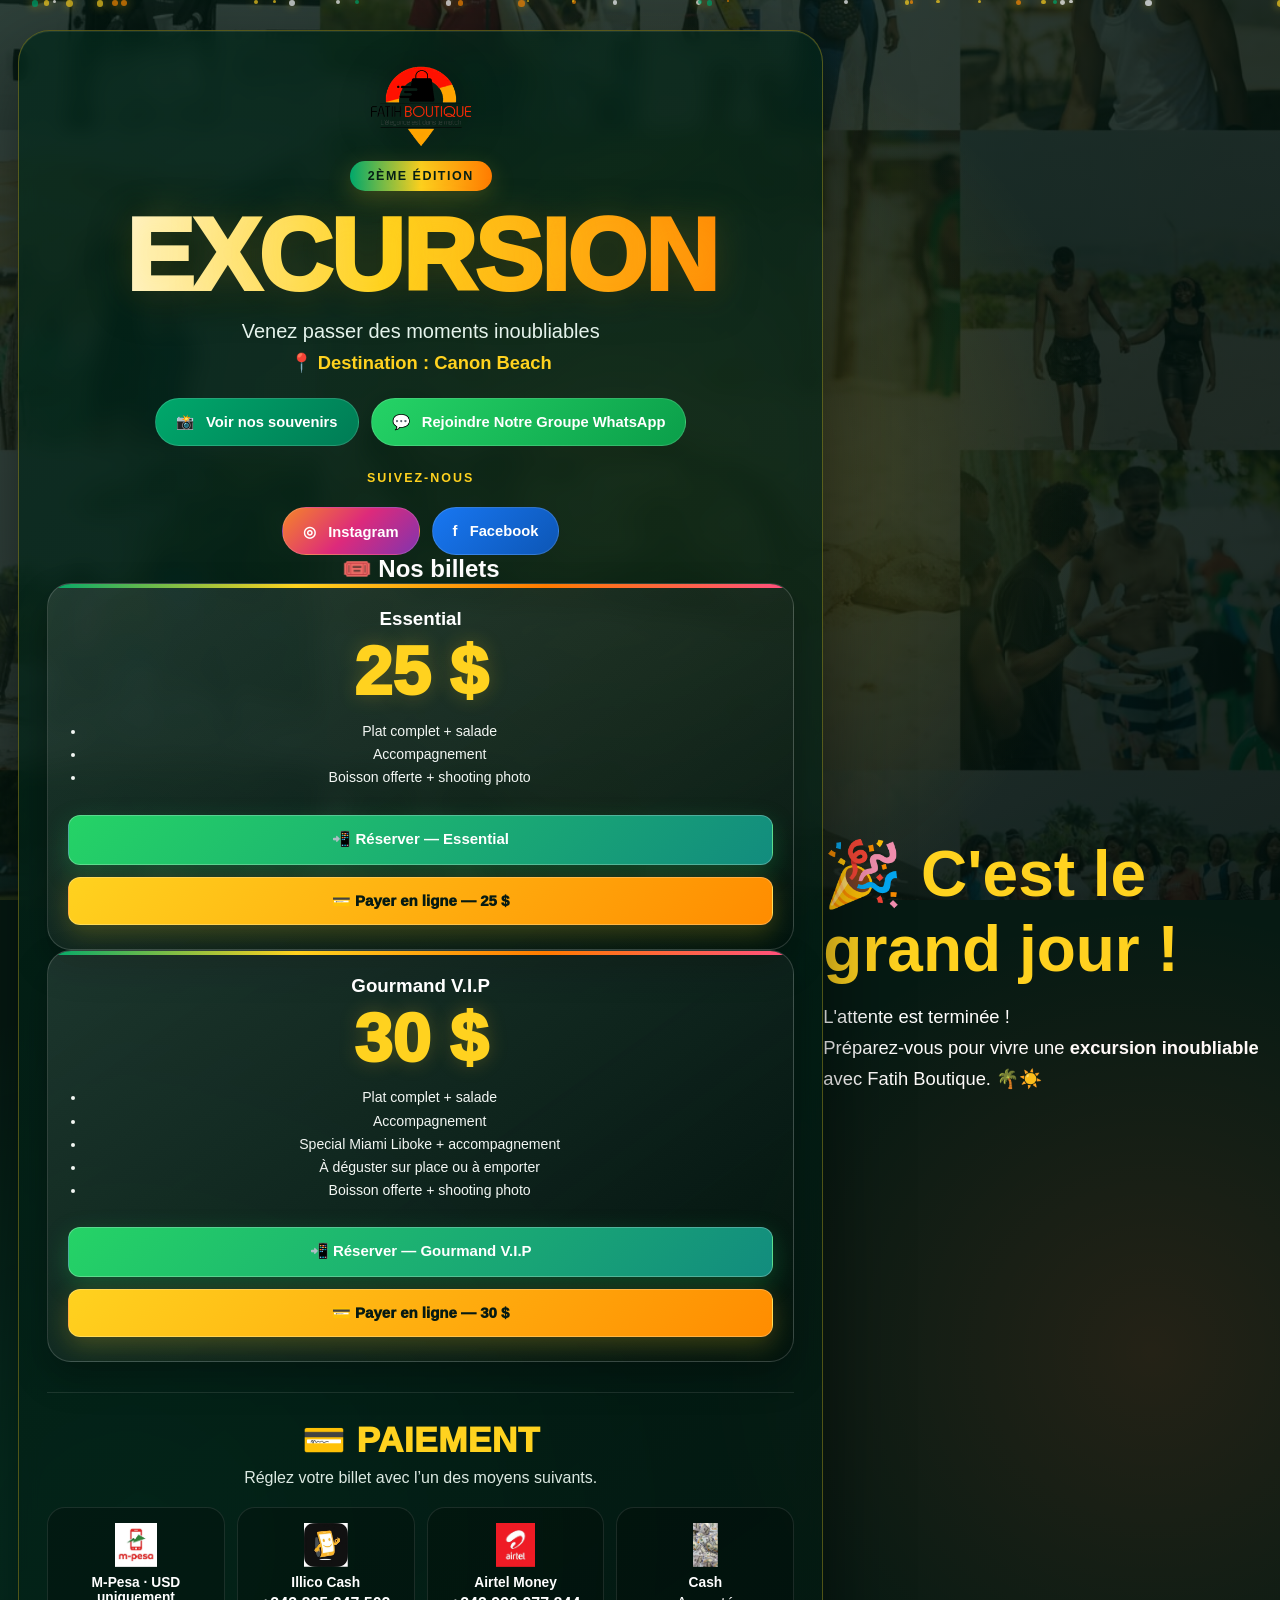
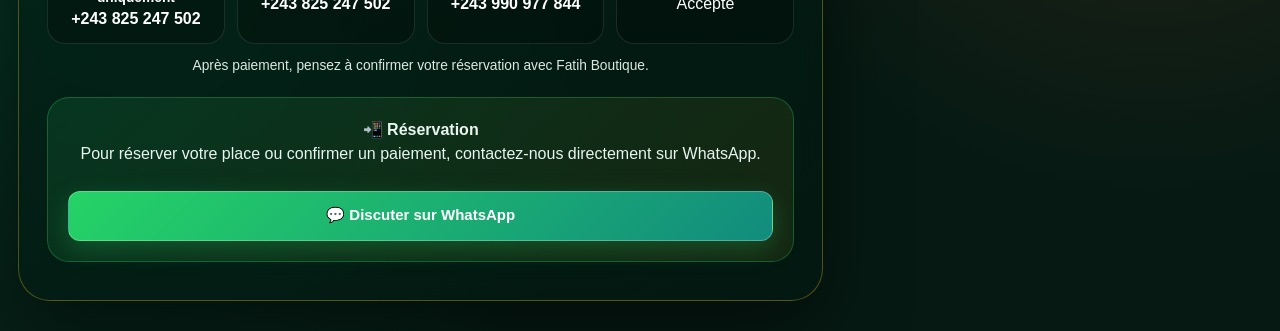
==== index.html @ 784e0ce7 "Initial commit" ====
<!DOCTYPE html>
<html lang="fr">
<head>

  <meta charset="UTF-8">

  <meta
    name="viewport"
    content="width=device-width, initial-scale=1.0"
  >

  <meta
    name="description"
    content="Compte à rebours officiel de l'Excursion Fatih Boutique - 2ème édition"
  >

  <title>Excursion Fatih Boutique | 07 Novembre 2026</title>


  <style>

    /* =====================================================
       RESET
    ====================================================== */

    * {
      margin: 0;
      padding: 0;
      box-sizing: border-box;
    }


    html {
      scroll-behavior: smooth;
    }


    body {
      font-family: "Segoe UI", Arial, sans-serif;
      min-height: 100vh;
      color: #fff;
      overflow-x: hidden;
      background: #061a13;
    }


    /* =====================================================
       MAIN BACKGROUND
    ====================================================== */

    .page {
      position: relative;
      min-height: 100vh;

      display: flex;
      align-items: center;
      justify-content: center;

      padding: 30px 18px;

      overflow: hidden;

      background:
        linear-gradient(
          135deg,
          rgba(2, 25, 17, .78),
          rgba(2, 15, 11, .90)
        ),
        url("images/excursion.jpg.jpeg");

      background-size: cover;
      background-position: center;
      background-attachment: fixed;
    }


    .page::before {
      content: "";

      position: absolute;
      inset: 0;

      background:
        radial-gradient(
          circle at 50% 25%,
          rgba(255, 210, 31, .20),
          transparent 30%
        ),
        radial-gradient(
          circle at 10% 80%,
          rgba(0, 220, 150, .13),
          transparent 28%
        ),
        radial-gradient(
          circle at 90% 70%,
          rgba(255, 92, 45, .12),
          transparent 25%
        );

      pointer-events: none;
    }


    /* =====================================================
       PARTICLES
    ====================================================== */

    .particles {
      position: absolute;
      inset: 0;
      overflow: hidden;
      pointer-events: none;
    }


    .particle {
      position: absolute;

      width: 5px;
      height: 5px;

      background: #ffd21f;

      border-radius: 50%;

      opacity: .7;

      box-shadow:
        0 0 10px rgba(255, 210, 31, .8);

      animation:
        floatParticle linear infinite;
    }


    @keyframes floatParticle {

      0% {
        transform:
          translateY(110vh)
          translateX(0)
          scale(.5);

        opacity: 0;
      }

      10% {
        opacity: .8;
      }

      90% {
        opacity: .8;
      }

      100% {
        transform:
          translateY(-10vh)
          translateX(80px)
          scale(1.2);

        opacity: 0;
      }

    }


    /* =====================================================
       MAIN CONTAINER
    ====================================================== */

    .container {
      position: relative;
      z-index: 2;

      width: 100%;
      max-width: 1050px;

      text-align: center;

      padding: 30px 28px 38px;

      border-radius: 32px;

      background:
        linear-gradient(
          145deg,
          rgba(4, 40, 27, .78),
          rgba(2, 23, 16, .68)
        );

      border:
        1px solid rgba(255, 210, 31, .30);

      box-shadow:
        0 30px 80px rgba(0, 0, 0, .50),
        inset 0 1px rgba(255, 255, 255, .08);

      backdrop-filter: blur(10px);
      -webkit-backdrop-filter: blur(10px);
    }


    /* =====================================================
       LOGO
    ====================================================== */

    .logo {
      display: block;

      width: min(190px, 42vw);

      height: auto;

      margin:
        0 auto 12px;

      filter:
        drop-shadow(
          0 8px 22px rgba(0, 0, 0, .45)
        );

      animation:
        logoFloat 4s ease-in-out infinite;
    }


    @keyframes logoFloat {

      0%,
      100% {
        transform: translateY(0);
      }

      50% {
        transform: translateY(-5px);
      }

    }


    /* =====================================================
       EDITION
    ====================================================== */

    .edition {
      display: inline-flex;

      align-items: center;
      justify-content: center;

      padding: 8px 18px;

      border-radius: 999px;

      background:
        linear-gradient(
          90deg,
          #00a86b,
          #ffd21f,
          #ff7b00
        );

      color: #062016;

      font-size: .78rem;

      font-weight: 900;

      letter-spacing: 1.5px;

      text-transform: uppercase;

      box-shadow:
        0 8px 25px rgba(255, 210, 31, .22);

      margin-bottom: 12px;
    }


    /* =====================================================
       TITLE
    ====================================================== */

    h1 {
      font-size:
        clamp(3.2rem, 8vw, 6.5rem);

      line-height: .95;

      text-align: center;

      text-transform: uppercase;

      letter-spacing: -2px;

      font-weight: 950;

      margin:
        4px 0 12px;

      background:
        linear-gradient(
          90deg,
          #fff,
          #ffd21f 45%,
          #ff7b00
        );

      -webkit-background-clip: text;
      background-clip: text;

      color: transparent;

      text-shadow:
        0 0 35px rgba(255, 210, 31, .16);

      filter:
        drop-shadow(
          0 8px 20px rgba(0, 0, 0, .35)
        );
    }


    .subtitle {
      font-size:
        clamp(1rem, 2vw, 1.25rem);

      color: #e8f6ef;

      line-height: 1.5;

      margin-bottom: 6px;
    }


    .location {
      font-size:
        clamp(.95rem, 2vw, 1.15rem);

      font-weight: 800;

      color: #ffd21f;

      margin-bottom: 24px;
    }


    /* =====================================================
       COUNTDOWN
    ====================================================== */

    .countdown {
      position: relative;

      display: grid;

      grid-template-columns:
        repeat(4, 1fr);

      gap: 16px;

      width: 100%;

      max-width: 960px;

      margin:
        8px auto 24px;

      padding: 18px;

      border-radius: 30px;

      background:
        linear-gradient(
          145deg,
          rgba(0, 0, 0, .30),
          rgba(255, 255, 255, .035)
        );

      border:
        1px solid rgba(255, 255, 255, .10);

      box-shadow:
        0 20px 55px rgba(0, 0, 0, .35),
        0 0 55px rgba(255, 210, 31, .08);

      isolation: isolate;
    }


    .countdown::before {
      content: "";

      position: absolute;

      inset: -2px;

      border-radius: 32px;

      padding: 2px;

      background:
        linear-gradient(
          90deg,
          #00a86b,
          #ffd21f,
          #ff7b00,
          #ff4f81,
          #00a86b
        );

      background-size: 300% 100%;

      animation:
        borderFlow 5s linear infinite;

      z-index: -2;
    }


    .countdown::after {
      content: "";

      position: absolute;

      inset: 2px;

      border-radius: 29px;

      background:
        rgba(2, 24, 16, .78);

      z-index: -1;
    }


    @keyframes borderFlow {

      to {
        background-position: 300% 0;
      }

    }


    /* =====================================================
       COUNTDOWN BOXES
    ====================================================== */

    .time-box {
      position: relative;

      min-height: 175px;

      display: flex;

      flex-direction: column;

      align-items: center;

      justify-content: center;

      padding: 18px 10px;

      border-radius: 24px;

      background:
        linear-gradient(
          155deg,
          rgba(255, 255, 255, .12),
          rgba(255, 255, 255, .035)
        );

      border:
        1px solid rgba(255, 255, 255, .14);

      box-shadow:
        inset 0 1px rgba(255, 255, 255, .10),
        0 12px 28px rgba(0, 0, 0, .28);

      overflow: hidden;

      animation:
        timeBoxPulse 3s ease-in-out infinite;
    }


    .time-box:nth-child(2) {
      animation-delay: .35s;
    }


    .time-box:nth-child(3) {
      animation-delay: .70s;
    }


    .time-box:nth-child(4) {
      animation-delay: 1.05s;
    }


    .time-box::before {
      content: "";

      position: absolute;

      top: 0;

      left: 12%;

      right: 12%;

      height: 3px;

      border-radius: 99px;

      background:
        linear-gradient(
          90deg,
          #00a86b,
          #ffd21f,
          #ff7b00
        );
    }


    @keyframes timeBoxPulse {

      0%,
      100% {
        transform: translateY(0);

        box-shadow:
          inset 0 1px rgba(255, 255, 255, .10),
          0 12px 28px rgba(0, 0, 0, .28);
      }

      50% {
        transform: translateY(-5px);

        box-shadow:
          inset 0 1px rgba(255, 255, 255, .10),
          0 18px 38px rgba(0, 0, 0, .35),
          0 0 25px rgba(255, 210, 31, .10);
      }

    }


    .number {
      font-size:
        clamp(3.4rem, 8vw, 6.8rem);

      font-weight: 950;

      line-height: .9;

      letter-spacing: -3px;

      font-variant-numeric:
        tabular-nums;

      background:
        linear-gradient(
          180deg,
          #fff 0%,
          #ffe77a 48%,
          #ff9b38 100%
        );

      -webkit-background-clip: text;
      background-clip: text;

      color: transparent;

      text-shadow:
        0 0 25px rgba(255, 210, 31, .28);

      animation:
        numberGlow 2s ease-in-out infinite alternate;
    }


    .label {
      margin-top: 12px;

      color: #fff;

      font-size: .78rem;

      font-weight: 900;

      letter-spacing: 2px;

      text-transform: uppercase;

      opacity: .86;
    }


    @keyframes numberGlow {

      from {
        filter:
          drop-shadow(
            0 0 5px rgba(255, 210, 31, .15)
          );
      }

      to {
        filter:
          drop-shadow(
            0 0 16px rgba(255, 210, 31, .38)
          );
      }

    }


    /* =====================================================
       PROGRESS BAR
    ====================================================== */

    .progress-section {
      width: 100%;

      max-width: 900px;

      margin:
        24px auto 18px;

      text-align: left;
    }


    .progress-header {
      display: flex;

      justify-content: space-between;

      gap: 20px;

      margin-bottom: 9px;

      font-size: .85rem;

      color: #dce9e2;
    }


    .progress-header span:first-child {
      font-weight: 700;
    }


    #progressPercent {
      color: #ffd21f;

      font-weight: 900;
    }


    .progress-bar {
      height: 14px;

      width: 100%;

      border-radius: 50px;

      overflow: hidden;

      background:
        rgba(255, 255, 255, .12);

      border:
        1px solid rgba(255, 255, 255, .10);

      box-shadow:
        inset 0 2px 6px rgba(0, 0, 0, .25);
    }


    .progress-fill {
      width: 0;

      height: 100%;

      border-radius: inherit;

      background:
        linear-gradient(
          90deg,
          #00a86b,
          #ffd21f,
          #ff7b00,
          #ff4f81
        );

      background-size: 200% 100%;

      animation:
        progressFlow 3s linear infinite;

      box-shadow:
        0 0 18px rgba(255, 210, 31, .55);

      transition:
        width 1s linear;
    }


    @keyframes progressFlow {

      to {
        background-position: 200% 0;
      }

    }


    /* =====================================================
       EVENT DATE
    ====================================================== */

    .event-date {
      display: inline-flex;

      align-items: center;

      gap: 10px;

      margin-top: 16px;

      padding: 12px 20px;

      border-radius: 50px;

      background:
        rgba(0, 0, 0, .30);

      border:
        1px solid rgba(255, 255, 255, .10);

      color: #fff;

      font-weight: 700;

      box-shadow:
        0 8px 22px rgba(0, 0, 0, .20);
    }


    .event-date strong {
      color: #ffd21f;
    }


    /* =====================================================
       MESSAGE
    ====================================================== */

    .message {
      margin:
        22px auto 0;

      max-width: 760px;

      color: #e6f1eb;

      font-size: 1rem;

      line-height: 1.6;
    }


    .message strong {
      color: #ffd21f;
    }


    /* =====================================================
       BUTTONS
    ====================================================== */

    .actions {
      display: flex;

      justify-content: center;

      align-items: center;

      flex-wrap: wrap;

      gap: 12px;

      margin-top: 22px;
    }


    .action-btn {
      display: inline-flex;

      align-items: center;

      justify-content: center;

      min-height: 48px;

      padding: 12px 20px;

      border-radius: 999px;

      text-decoration: none;

      color: #fff;

      font-weight: 800;

      font-size: .92rem;

      border:
        1px solid rgba(255, 255, 255, .14);

      transition:
        transform .25s ease,
        box-shadow .25s ease,
        filter .25s ease;
    }


    .action-btn:hover {
      transform: translateY(-3px);

      filter: brightness(1.08);

      box-shadow:
        0 12px 25px rgba(0, 0, 0, .30);
    }


    .gallery-btn {
      background:
        linear-gradient(
          135deg,
          #00a86b,
          #007c55
        );
    }


    .whatsapp-btn {
      background:
        linear-gradient(
          135deg,
          #25d366,
          #0b9f4a
        );
    }


    .instagram-btn {
      background:
        linear-gradient(
          135deg,
          #f58529,
          #dd2a7b,
          #8134af
        );
    }


    .facebook-btn {
      background:
        linear-gradient(
          135deg,
          #1877f2,
          #0d56b5
        );
    }


    .social-title {
      margin-top: 25px;

      color: #ffd21f;

      font-size: .78rem;

      font-weight: 900;

      letter-spacing: 2px;

      text-transform: uppercase;
    }


    /* =====================================================
       TICKETS
    ====================================================== */

    .ticket-payment-section {
      margin:
        30px auto 0;

      max-width: 980px;

      text-align: left;
    }


    .section-title {
      font-size:
        clamp(1.5rem, 4vw, 2.2rem);

      text-align: center;

      color: #ffd21f;

      margin-bottom: 8px;

      font-weight: 950;

      text-transform: uppercase;

      letter-spacing: .5px;
    }


    .section-subtitle {
      text-align: center;

      color: #dce9e2;

      margin-bottom: 20px;
    }


    .ticket-grid {
      display: grid;

      grid-template-columns:
        repeat(2, minmax(0, 1fr));

      gap: 16px;
    }


    .ticket-card {
      position: relative;

      padding: 24px 20px;

      border-radius: 24px;

      border:
        1px solid rgba(255, 255, 255, .16);

      background:
        linear-gradient(
          145deg,
          rgba(255, 255, 255, .10),
          rgba(0, 0, 0, .25)
        );

      box-shadow:
        0 16px 35px rgba(0, 0, 0, .28);

      overflow: hidden;
    }


    .ticket-card::before {
      content: "";

      position: absolute;

      inset:
        0 auto auto 0;

      width: 100%;

      height: 4px;

      background:
        linear-gradient(
          90deg,
          #00a86b,
          #ffd21f,
          #ff7b00,
          #ff4f81
        );
    }


    .ticket-card.vip::before {
      background:
        linear-gradient(
          90deg,
          #ff4f81,
          #ffd21f,
          #ff7b00
        );
    }


    .ticket-name {
      font-size: 1rem;

      font-weight: 950;

      letter-spacing: 1.5px;

      text-transform: uppercase;

      color: #fff;
    }


    .ticket-price {
      font-size:
        clamp(2.6rem, 7vw, 4.3rem);

      font-weight: 950;

      line-height: 1;

      color: #ffd21f;

      margin:
        8px 0 12px;

      text-shadow:
        0 0 20px rgba(255, 210, 31, .22);
    }


    .ticket-card.vip .ticket-price {
      color: #ff9b38;
    }


    .ticket-description {
      color: #dce9e2;

      line-height: 1.55;

      font-size: .9rem;
    }


    .ticket-card ul {
      margin:
        13px 0 0;

      padding-left: 18px;

      color: #f3f7f4;

      line-height: 1.65;

      font-size: .88rem;
    }


    /* =====================================================
       PAYMENT
    ====================================================== */

    .payment-section {
      margin-top: 30px;

      padding-top: 26px;

      border-top:
        1px solid rgba(255, 255, 255, .10);
    }


    .payment-grid {
      display: grid;

      grid-template-columns:
        repeat(4, minmax(0, 1fr));

      gap: 12px;
    }


    .payment-card {
      padding: 15px 12px;

      border-radius: 18px;

      background:
        rgba(0, 0, 0, .25);

      border:
        1px solid rgba(255, 255, 255, .10);

      text-align: center;
    }


    .payment-card img {
      width: 64px;

      height: 44px;

      object-fit: contain;

      margin:
        0 auto 8px;

      display: block;
    }


    .payment-name {
      font-weight: 900;

      color: #fff;

      font-size: .86rem;

      margin-bottom: 5px;
    }


    /* =====================================================
       CLICKABLE PHONE NUMBERS
       IMPORTANT FOR MOBILE:
       - still clickable
       - no automatic blue color
    ====================================================== */

    .phone-number,
    .phone-number:visited,
    .phone-number:hover,
    .phone-number:active,
    .phone-number:focus {
      color: inherit !important;

      text-decoration: none !important;

      -webkit-text-decoration: none !important;
    }


    .phone-number {
      cursor: pointer;

      font-weight: 800;

      -webkit-tap-highlight-color:
        rgba(255, 210, 31, .15);
    }


    .payment-note {
      text-align: center;

      margin-top: 14px;

      color: #dce9e2;

      font-size: .86rem;
    }


    /* =====================================================
       RESERVATION
    ====================================================== */

    .reservation-box {
      margin:
        24px auto 0;

      padding: 20px;

      border-radius: 22px;

      background:
        linear-gradient(
          135deg,
          rgba(37, 211, 102, .12),
          rgba(255, 210, 31, .08)
        );

      border:
        1px solid rgba(37, 211, 102, .30);

      text-align: center;
    }


    .reservation-box p {
      color: #e8f6ef;

      line-height: 1.5;

      margin-bottom: 13px;
    }


    .reserve-btn {
      display: inline-flex;

      align-items: center;

      justify-content: center;

      min-height: 50px;

      padding: 12px 24px;

      border-radius: 999px;

      background:
        linear-gradient(
          135deg,
          #25d366,
          #0b9f4a
        );

      color: #fff !important;

      text-decoration: none;

      font-weight: 950;

      box-shadow:
        0 10px 25px rgba(37, 211, 102, .20);
    }
    .pay-btn {
  display: block;
  width: 100%;
  margin-top: 12px;
  padding: 14px 18px;

  background: linear-gradient(135deg, #ffd21f, #ff8c00);
  color: #061a13 !important;

  text-decoration: none !important;
  text-align: center;

  font-weight: 950;
  font-size: 15px;

  border-radius: 12px;
  border: 1px solid rgba(255,255,255,.25);

  box-shadow:
    0 8px 25px rgba(255,210,31,.22);

  cursor: pointer;

  transition:
    transform .25s ease,
    box-shadow .25s ease,
    filter .25s ease;

  -webkit-tap-highlight-color: transparent;
}

.pay-btn:hover {
  transform: translateY(-3px);
  filter: brightness(1.08);

  box-shadow:
    0 12px 30px rgba(255,210,31,.38);
}

.pay-btn:active {
  transform: scale(.97);
}

.pay-btn:disabled {
  opacity: .65;
  cursor: wait;
  transform: none;
}


    /* =====================================================
       FINISHED SCREEN
    ====================================================== */

    .finished {
      display: none;

      animation:
        celebration 1s ease-in-out infinite alternate;
    }


    @keyframes celebration {

      from {
        transform: scale(1);
      }

      to {
        transform: scale(1.035);
      }

    }


    .finished h2 {
      font-size:
        clamp(2rem, 7vw, 4rem);

      color: #ffd21f;

      margin-bottom: 15px;
    }


    .finished p {
      font-size: 1.15rem;

      color: #fff;

      line-height: 1.7;
    }


    /* =====================================================
       TABLET / MOBILE
    ====================================================== */

    @media (max-width: 800px) {

      .page {
        padding: 18px 12px;

        background-attachment: scroll;
      }


      .container {
        padding:
          25px 14px 30px;

        border-radius: 24px;
      }


      .logo {
        width: 155px;
      }


      .countdown {
        grid-template-columns:
          repeat(2, 1fr);

        gap: 12px;

        padding: 13px;

        border-radius: 24px;
      }


      .time-box {
        min-height: 145px;

        padding: 18px 8px;

        border-radius: 20px;
      }


      .number {
        font-size:
          clamp(3rem, 12vw, 5rem);
      }


      .label {
        font-size: .68rem;

        letter-spacing: 1.4px;
      }


      .progress-section {
        margin-top: 20px;
      }


      .actions {
        flex-direction: column;

        width: 100%;
      }


      .action-btn {
        width: 100%;

        max-width: 340px;
      }


      .ticket-grid {
        grid-template-columns: 1fr;
      }


      .payment-grid {
        grid-template-columns:
          repeat(2, 1fr);
      }

    }


    /* =====================================================
       SMALL PHONES
    ====================================================== */

    @media (max-width: 420px) {

      .page {
        padding: 10px 8px;
      }


      .container {
        padding:
          20px 10px 24px;
      }


      .logo {
        width: 135px;

        margin-bottom: 9px;
      }


      h1 {
        font-size:
          clamp(2.8rem, 15vw, 4rem);

        letter-spacing: -1.5px;
      }


      .subtitle {
        font-size: .92rem;
      }


      .location {
        font-size: .90rem;

        margin-bottom: 17px;
      }


      .countdown {
        gap: 8px;

        padding: 9px;

        margin-bottom: 18px;
      }


      .time-box {
        min-height: 125px;

        padding: 15px 5px;

        border-radius: 17px;
      }


      .number {
        font-size:
          clamp(2.7rem, 15vw, 4rem);

        letter-spacing: -2px;
      }


      .label {
        margin-top: 9px;

        font-size: .58rem;

        letter-spacing: 1px;
      }


      .event-date {
        font-size: .78rem;

        padding:
          10px 13px;
      }


      .message {
        font-size: .90rem;
      }


      .action-btn {
        min-height: 46px;

        font-size: .85rem;
      }


      .ticket-card {
        padding:
          20px 16px;
      }


      .payment-grid {
        gap: 9px;
      }


      .payment-card {
        padding:
          12px 7px;
      }


      .payment-card img {
        width: 54px;

        height: 38px;
      }


      .payment-name {
        font-size: .78rem;
      }


      .phone-number {
        font-size: .78rem;
      }

    }


    /* =====================================================
       REDUCED MOTION
    ====================================================== */

    @media (prefers-reduced-motion: reduce) {

      *,
      *::before,
      *::after {
        animation-duration: .001ms !important;

        animation-iteration-count: 1 !important;

        scroll-behavior: auto !important;
      }


      .action-btn {
        transition: none;
      }

    }
    .reserve-btn {
  display: block;
  width: 100%;
  margin-top: 25px;
  padding: 14px 18px;

  background: linear-gradient(135deg, #25d366, #128c7e);
  color: #fff !important;

  text-decoration: none !important;
  text-align: center;
  font-weight: 800;
  font-size: 15px;

  border-radius: 12px;
  border: 1px solid rgba(255,255,255,.25);

  box-shadow:
    0 8px 25px rgba(37,211,102,.25);

  transition:
    transform .25s ease,
    box-shadow .25s ease,
    filter .25s ease;

  -webkit-tap-highlight-color: transparent;
}

.reserve-btn:visited,
.reserve-btn:hover,
.reserve-btn:active,
.reserve-btn:focus {
  color: #fff !important;
  text-decoration: none !important;
}

.reserve-btn:hover {
  transform: translateY(-3px);
  filter: brightness(1.08);
  box-shadow:
    0 12px 30px rgba(37,211,102,.4);
}

.reserve-btn:active {
  transform: scale(.97);
}

  </style>

</head>


<body>


  <!-- =====================================================
       MAIN PAGE
  ====================================================== -->

  <main class="page">


    <!-- =================================================
         ANIMATED PARTICLES
    ================================================== -->

    <div
      class="particles"
      id="particles"
    ></div>


    <!-- =================================================
         MAIN CARD
    ================================================== -->

    <section class="container">


      <!-- =================================================
           LOGO
      ================================================== -->

      <img
        src="images/logo.png"
        alt="Fatih Boutique"
        class="logo"
      >


      <!-- =================================================
           EDITION
      ================================================== -->

      <div class="edition">
        2ème édition
      </div>


      <!-- =================================================
           TITLE
      ================================================== -->

      <h1>
        Excursion
      </h1>


      <p class="subtitle">
        Venez passer des moments inoubliables
      </p>


      <p class="location">
        📍 Destination : Canon Beach
      </p>


      <!-- =================================================
           COUNTDOWN
      ================================================== -->

      <div
        class="countdown"
        id="countdown"
      >


        <div class="time-box">

          <span
            class="number"
            id="days"
          >
            00
          </span>

          <span class="label">
            Jours
          </span>

        </div>


        <div class="time-box">

          <span
            class="number"
            id="hours"
          >
            00
          </span>

          <span class="label">
            Heures
          </span>

        </div>


        <div class="time-box">

          <span
            class="number"
            id="minutes"
          >
            00
          </span>

          <span class="label">
            Minutes
          </span>

        </div>


        <div class="time-box">

          <span
            class="number"
            id="seconds"
          >
            00
          </span>

          <span class="label">
            Secondes
          </span>

        </div>


      </div>


      <!-- =================================================
           PROGRESS
      ================================================== -->

      <div class="progress-section">

        <div class="progress-header">

          <span>
            ⏳ Temps restant avant l'aventure
          </span>

          <span id="progressPercent">
            100%
          </span>

        </div>


        <div class="progress-bar">

          <div
            class="progress-fill"
            id="progressFill"
          ></div>

        </div>

      </div>


      <!-- =================================================
           EVENT DATE
      ================================================== -->

      <div class="event-date">

        📅

        <span>

          <strong>
            07 Novembre 2026
          </strong>

          — 08:00

        </span>

      </div>


      <!-- =================================================
           MESSAGE
      ================================================== -->

      <p class="message">

        Préparez-vous pour une journée de

        <strong>
          détente, partage, musique, photos
        </strong>

        et surtout de beaux souvenirs. 🌴☀️

      </p>


      <!-- =================================================
           MAIN ACTIONS
      ================================================== -->

      <div class="actions">


        <a
          href="gallery.html"
          class="action-btn gallery-btn"
        >
          📸 &nbsp; Voir nos souvenirs
        </a>


        <a
          href="https://chat.whatsapp.com/KhP6900A1910Hkmkbttcsa"
          target="_blank"
          rel="noopener noreferrer"
          class="action-btn whatsapp-btn"
        >
          💬 &nbsp; Rejoindre Notre Groupe WhatsApp
        </a>


      </div>


      <!-- =================================================
           SOCIAL MEDIA
      ================================================== -->

      <div class="social-title">
        Suivez-nous
      </div>


      <div class="actions">


        <a
          href="https://www.instagram.com/fatihboutique01?stkn=N2ppaGRxY2l1cjVt"
          target="_blank"
          rel="noopener noreferrer"
          class="action-btn instagram-btn"
        >
          ◎ &nbsp; Instagram
        </a>


        <a
          href="https://www.facebook.com/share/18WRLsjThe/?mibextid=wwXIfr"
          target="_blank"
          rel="noopener noreferrer"
          class="action-btn facebook-btn"
        >
          f &nbsp; Facebook
        </a>


      </div>


      <!-- =================================================
           TICKETS & PRICES
      ================================================== -->

      <section class="tickets-section">
  <h2>🎟️ Nos billets</h2>

  <div class="tickets-grid">

    <!-- Essential -->
    <div class="ticket-card">
      <div class="ticket-content">
        <h3>Essential</h3>
        <div class="ticket-price">25 $</div>

        <ul>
          <li>Plat complet + salade</li>
          <li>Accompagnement</li>
          <li>Boisson offerte + shooting photo</li>
        </ul>

        <a
          class="reserve-btn"
          href="https://wa.me/243825247502?text=Bonjour%20Fatih%20Boutique%2C%20je%20souhaite%20r%C3%A9server%20une%20place%20pour%20la%20cat%C3%A9gorie%20Essential%20%C3%A0%2025%24%20pour%20l%27excursion%20%C3%A0%20Canon%20Beach%20du%207%20novembre%202026."
          target="_blank"
          rel="noopener noreferrer"
        >
          📲 Réserver — Essential
        </a>
        <button
  type="button"
  class="pay-btn"
  onclick="startCheckout('essential', this)"
>
  💳 Payer en ligne — 25 $
</button>
      </div>
    </div>


    <!-- Gourmand VIP -->
    <div class="ticket-card vip-ticket">
      <div class="ticket-content">
        <h3>Gourmand V.I.P</h3>
        <div class="ticket-price">30 $</div>

        <ul>
          <li>Plat complet + salade</li>
          <li>Accompagnement</li>
          <li>Special Miami Liboke + accompagnement</li>
          <li>À déguster sur place ou à emporter</li>
          <li>Boisson offerte + shooting photo</li>
        </ul>

        <a
          class="reserve-btn"
          href="https://wa.me/243825247502?text=Bonjour%20Fatih%20Boutique%2C%20je%20souhaite%20r%C3%A9server%20une%20place%20pour%20la%20cat%C3%A9gorie%20Gourmand%20V.I.P%20%C3%A0%2030%24%20pour%20l%27excursion%20%C3%A0%20Canon%20Beach%20du%207%20novembre%202026."
          target="_blank"
          rel="noopener noreferrer"
        >
          📲 Réserver — Gourmand V.I.P
        </a>
        <button
  type="button"
  class="pay-btn"
  onclick="startCheckout('vip', this)"
>
  💳 Payer en ligne — 30 $
</button>
      </div>
    </div>

  </div>
</section>

        <!-- =================================================
             PAYMENT METHODS
        ================================================== -->

        <div
          class="payment-section"
          id="paiement"
        >

          <h2 class="section-title">
            💳 Paiement
          </h2>


          <p class="section-subtitle">
            Réglez votre billet avec l’un des moyens suivants.
          </p>


          <div class="payment-grid">


            <!-- M-PESA -->

            <div class="payment-card">

              <img
                src="images/mpesa.png"
                alt="M-Pesa"
              >


              <div class="payment-name">
                M-Pesa · USD uniquement
              </div>


              <a
                class="phone-number"
                href="tel:+243825247502"
              >
                +243 825 247 502
              </a>

            </div>


            <!-- ILLICO CASH -->

            <div class="payment-card">

              <img
                src="images/illico-cash.png"
                alt="Illico Cash"
              >


              <div class="payment-name">
                Illico Cash
              </div>


              <a
                class="phone-number"
                href="tel:+243825247502"
              >
                +243 825 247 502
              </a>

            </div>


            <!-- AIRTEL MONEY -->

            <div class="payment-card">

              <img
                src="images/airtel-money.png"
                alt="Airtel Money"
              >


              <div class="payment-name">
                Airtel Money
              </div>


              <a
                class="phone-number"
                href="tel:+243990977844"
              >
                +243 990 977 844
              </a>

            </div>


            <!-- CASH -->

            <div class="payment-card">

              <img
                src="images/cash.png"
                alt="Paiement en espèces"
              >


              <div class="payment-name">
                Cash
              </div>


              <span>
                Accepté
              </span>

            </div>


          </div>


          <p class="payment-note">

            Après paiement, pensez à confirmer votre
            réservation avec Fatih Boutique.

          </p>


          <!-- =================================================
               RESERVATION
          ================================================== -->

          <div
            class="reservation-box"
            id="reservation"
          >

            <p>

              <strong>
                📲 Réservation
              </strong>

              <br>

              Pour réserver votre place ou confirmer un paiement,
              contactez-nous directement sur WhatsApp.

            </p>


            <a
              class="reserve-btn"
              href="https://wa.me/243825247502?text=Bonjour%20Fatih%20Boutique%2C%20je%20souhaite%20r%C3%A9server%20une%20place%20pour%20l%27excursion%20%C3%A0%20Canon%20Beach%20du%207%20novembre%202026."
              target="_blank"
              rel="noopener noreferrer"
            >
              💬 Discuter sur WhatsApp
            </a>

          </div>


        </div>

      </section>


      <!-- =================================================
           FINISHED SCREEN
      ================================================== -->

      <div
        class="finished"
        id="finished"
      >

        <h2>
          🎉 C'est le grand jour !
        </h2>


        <p>

          L'attente est terminée !

          <br>

          Préparez-vous pour vivre une

          <strong>
            excursion inoubliable
          </strong>

          avec Fatih Boutique. 🌴☀️

        </p>

      </div>


    </section>


  </main>


  <!-- =====================================================
       JAVASCRIPT
  ====================================================== -->

<script>

  /* =====================================================
     START CHECKOUT
  ====================================================== */

  async function startCheckout(plan, button) {

    const originalText = button.textContent;

    button.disabled = true;
    button.textContent = "⏳ Préparation du paiement...";

    /*
      Open a new tab immediately.
      This prevents the browser from blocking the popup.
    */

    const paymentWindow =
      window.open("about:blank", "_blank");

    if (!paymentWindow) {

      alert(
        "Le navigateur a bloqué l'ouverture du paiement.\n\n" +
        "Veuillez autoriser les fenêtres pop-up pour ce site."
      );

      button.disabled = false;
      button.textContent = originalText;

      return;
    }

    paymentWindow.document.title =
      "Paiement — Fatih Boutique";

    const controller =
      new AbortController();

    const timeout =
      setTimeout(() => {
        controller.abort();
      }, 15000);


    try {

      const response =
        await fetch(
          "https://canon-beach-7-novembre-2026.vercel.app/api/create-checkout",
          {
            method: "POST",

            headers: {
              "Content-Type": "application/json"
            },

            body: JSON.stringify({
              plan: plan
            }),

            signal: controller.signal
          }
        );


      clearTimeout(timeout);


      const data =
        await response.json();


      console.log(
        "Checkout response:",
        response.status,
        data
      );


      if (
        !response.ok ||
        !data.url
      ) {

        throw new Error(
          data.details ||
          data.error ||
          `Erreur serveur HTTP ${response.status}`
        );

      }


      button.textContent =
        "↗ Paiement ouvert";


      /*
        Open OPTGateway in the NEW TAB.
      */

      paymentWindow.location.href =
        data.url;


      /*
        Restore the button on the original website.
      */

      setTimeout(() => {

        button.disabled = false;

        button.textContent =
          originalText;

      }, 2000);


    } catch (error) {

      clearTimeout(timeout);


      console.error(
        "Checkout error:",
        error
      );


      /*
        Close the blank tab if checkout creation failed.
      */

      paymentWindow.close();


      if (
        error.name === "AbortError"
      ) {

        alert(
          "Le serveur de paiement ne répond pas.\n\n" +
          "Le service a dépassé 15 secondes d'attente."
        );

      } else {

        alert(
          "Erreur de paiement :\n\n" +
          error.message
        );

      }


      button.disabled = false;

      button.textContent =
        originalText;

    }

  }


  /* =====================================================
     EVENT DATE
  ====================================================== */

  const eventDate =
    new Date(
      "2026-11-07T08:00:00+01:00"
    ).getTime();


  /* =====================================================
     START DATE
  ====================================================== */

  const startDate =
    new Date(
      "2026-10-01T00:00:00+01:00"
    ).getTime();


  /* =====================================================
     ELEMENTS
  ====================================================== */

  const daysElement =
    document.getElementById("days");

  const hoursElement =
    document.getElementById("hours");

  const minutesElement =
    document.getElementById("minutes");

  const secondsElement =
    document.getElementById("seconds");

  const progressFill =
    document.getElementById("progressFill");

  const progressPercent =
    document.getElementById("progressPercent");

  const countdown =
    document.getElementById("countdown");

  const finished =
    document.getElementById("finished");


  /* =====================================================
     FORMAT NUMBER
  ====================================================== */

  function formatNumber(number) {

    return String(number)
      .padStart(2, "0");

  }


  /* =====================================================
     UPDATE COUNTDOWN
  ====================================================== */

  function updateCountdown() {

    const now =
      new Date().getTime();


    const remaining =
      eventDate - now;


    /*
      EVENT FINISHED
    */

    if (remaining <= 0) {

      daysElement.textContent = "00";

      hoursElement.textContent = "00";

      minutesElement.textContent = "00";

      secondsElement.textContent = "00";


      countdown.style.display =
        "none";


      document.querySelector(
        ".progress-section"
      ).style.display = "none";


      document.querySelector(
        ".event-date"
      ).style.display = "none";


      document.querySelector(
        ".message"
      ).style.display = "none";


      finished.style.display =
        "block";


      return;

    }


    /* =================================================
       CALCULATE TIME
    ================================================== */

    const days =
      Math.floor(
        remaining /
        (1000 * 60 * 60 * 24)
      );


    const hours =
      Math.floor(
        (
          remaining %
          (1000 * 60 * 60 * 24)
        ) /
        (1000 * 60 * 60)
      );


    const minutes =
      Math.floor(
        (
          remaining %
          (1000 * 60 * 60)
        ) /
        (1000 * 60)
      );


    const seconds =
      Math.floor(
        (
          remaining %
          (1000 * 60)
        ) /
        1000
      );


    /* =================================================
       DISPLAY
    ================================================== */

    daysElement.textContent =
      formatNumber(days);

    hoursElement.textContent =
      formatNumber(hours);

    minutesElement.textContent =
      formatNumber(minutes);

    secondsElement.textContent =
      formatNumber(seconds);


    /* =================================================
       PROGRESS BAR
    ================================================== */

    const totalDuration =
      eventDate - startDate;


    const elapsed =
      now - startDate;


    let remainingPercent =
      (
        (
          totalDuration -
          elapsed
        ) /
        totalDuration
      ) * 100;


    remainingPercent =
      Math.max(
        0,
        Math.min(
          100,
          remainingPercent
        )
      );


    progressFill.style.width =
      remainingPercent + "%";


    progressPercent.textContent =
      Math.round(
        remainingPercent
      ) + "%";

  }


  /* =====================================================
     CREATE PARTICLES
  ====================================================== */

  function createParticles() {

    const particlesContainer =
      document.getElementById(
        "particles"
      );


    const numberOfParticles = 35;


    for (
      let i = 0;
      i < numberOfParticles;
      i++
    ) {

      const particle =
        document.createElement(
          "div"
        );


      particle.classList.add(
        "particle"
      );


      particle.style.left =
        Math.random() * 100 + "%";


      particle.style.animationDuration =
        (
          6 +
          Math.random() * 10
        ) + "s";


      particle.style.animationDelay =
        (
          Math.random() * 8
        ) + "s";


      const size =
        2 +
        Math.random() * 5;


      particle.style.width =
        size + "px";


      particle.style.height =
        size + "px";


      const colors = [
        "#ffd21f",
        "#ff8c00",
        "#00a86b",
        "#ffffff"
      ];


      particle.style.background =
        colors[
          Math.floor(
            Math.random() *
            colors.length
          )
        ];


      particlesContainer.appendChild(
        particle
      );

    }

  }


  /* =====================================================
     START
  ====================================================== */

  createParticles();

  updateCountdown();


  /* Update every second */

  setInterval(
    updateCountdown,
    1000
  );

</script>


</body>
</html>
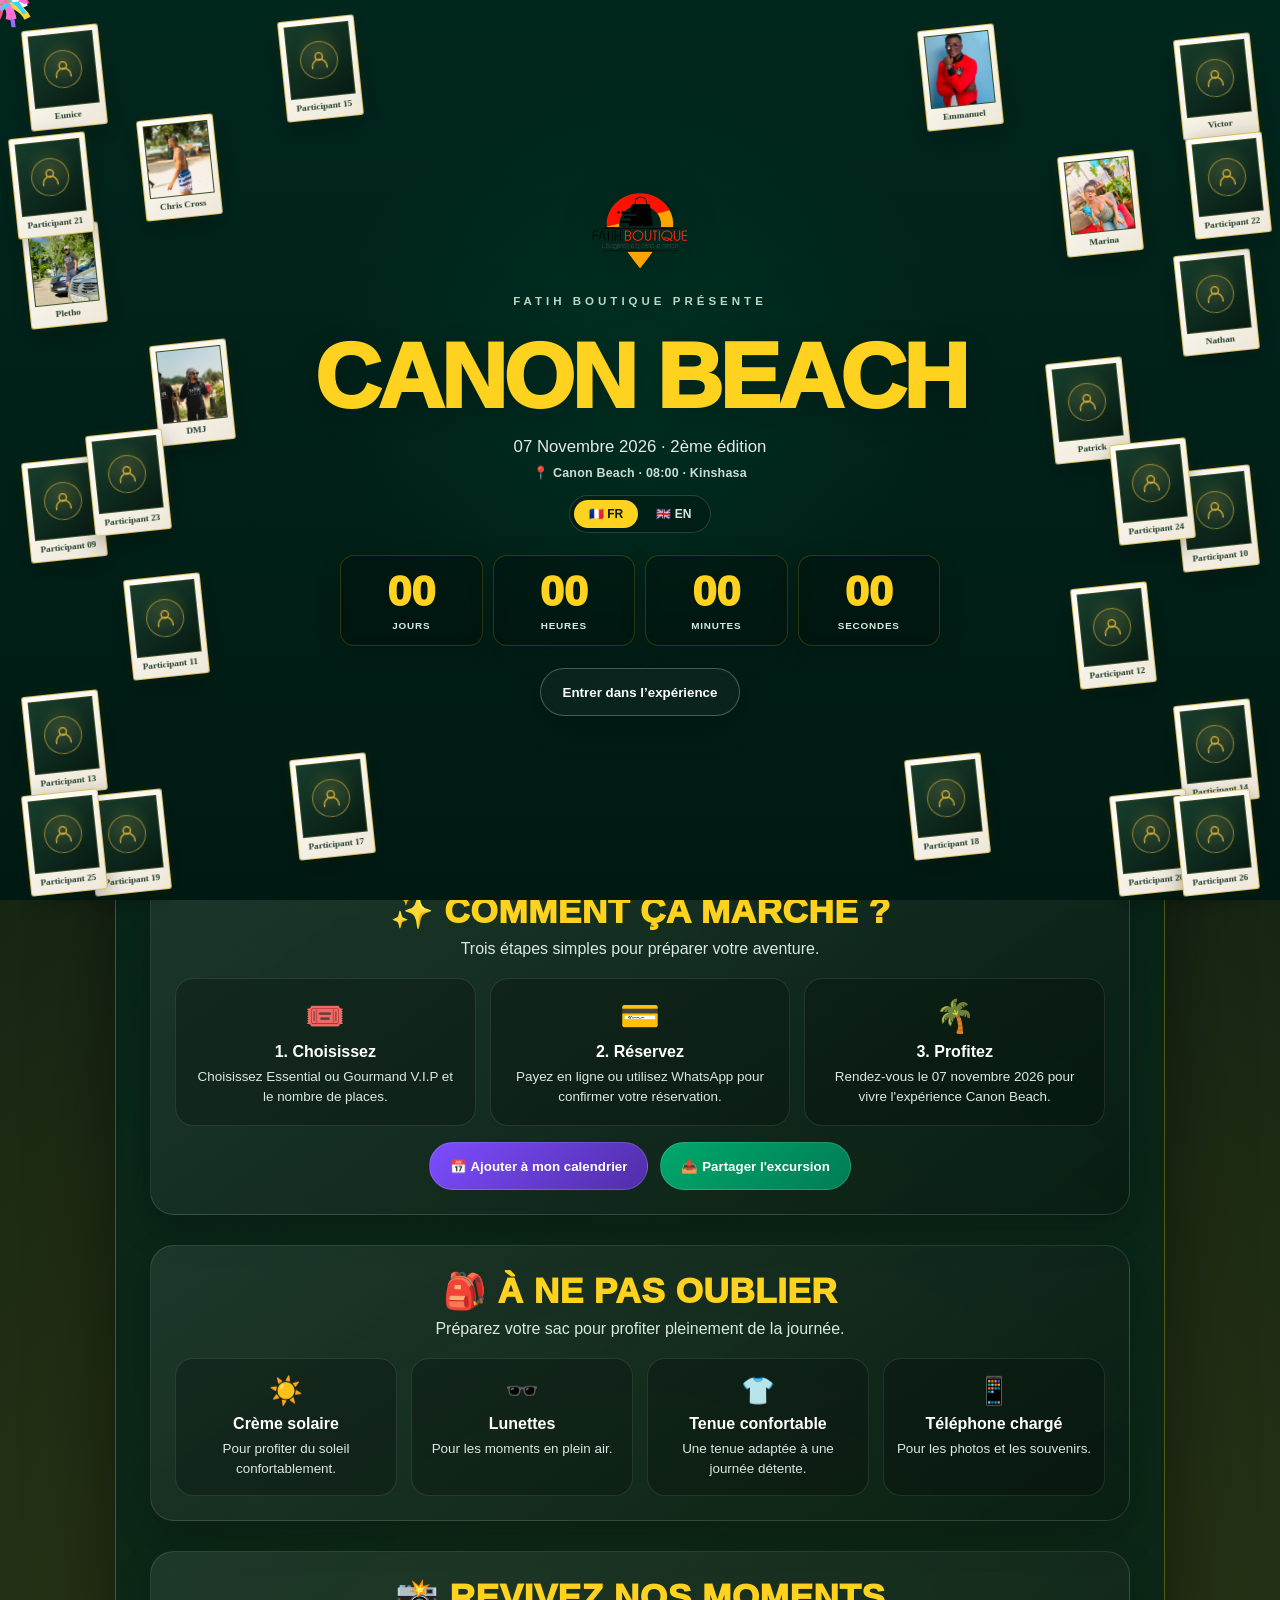
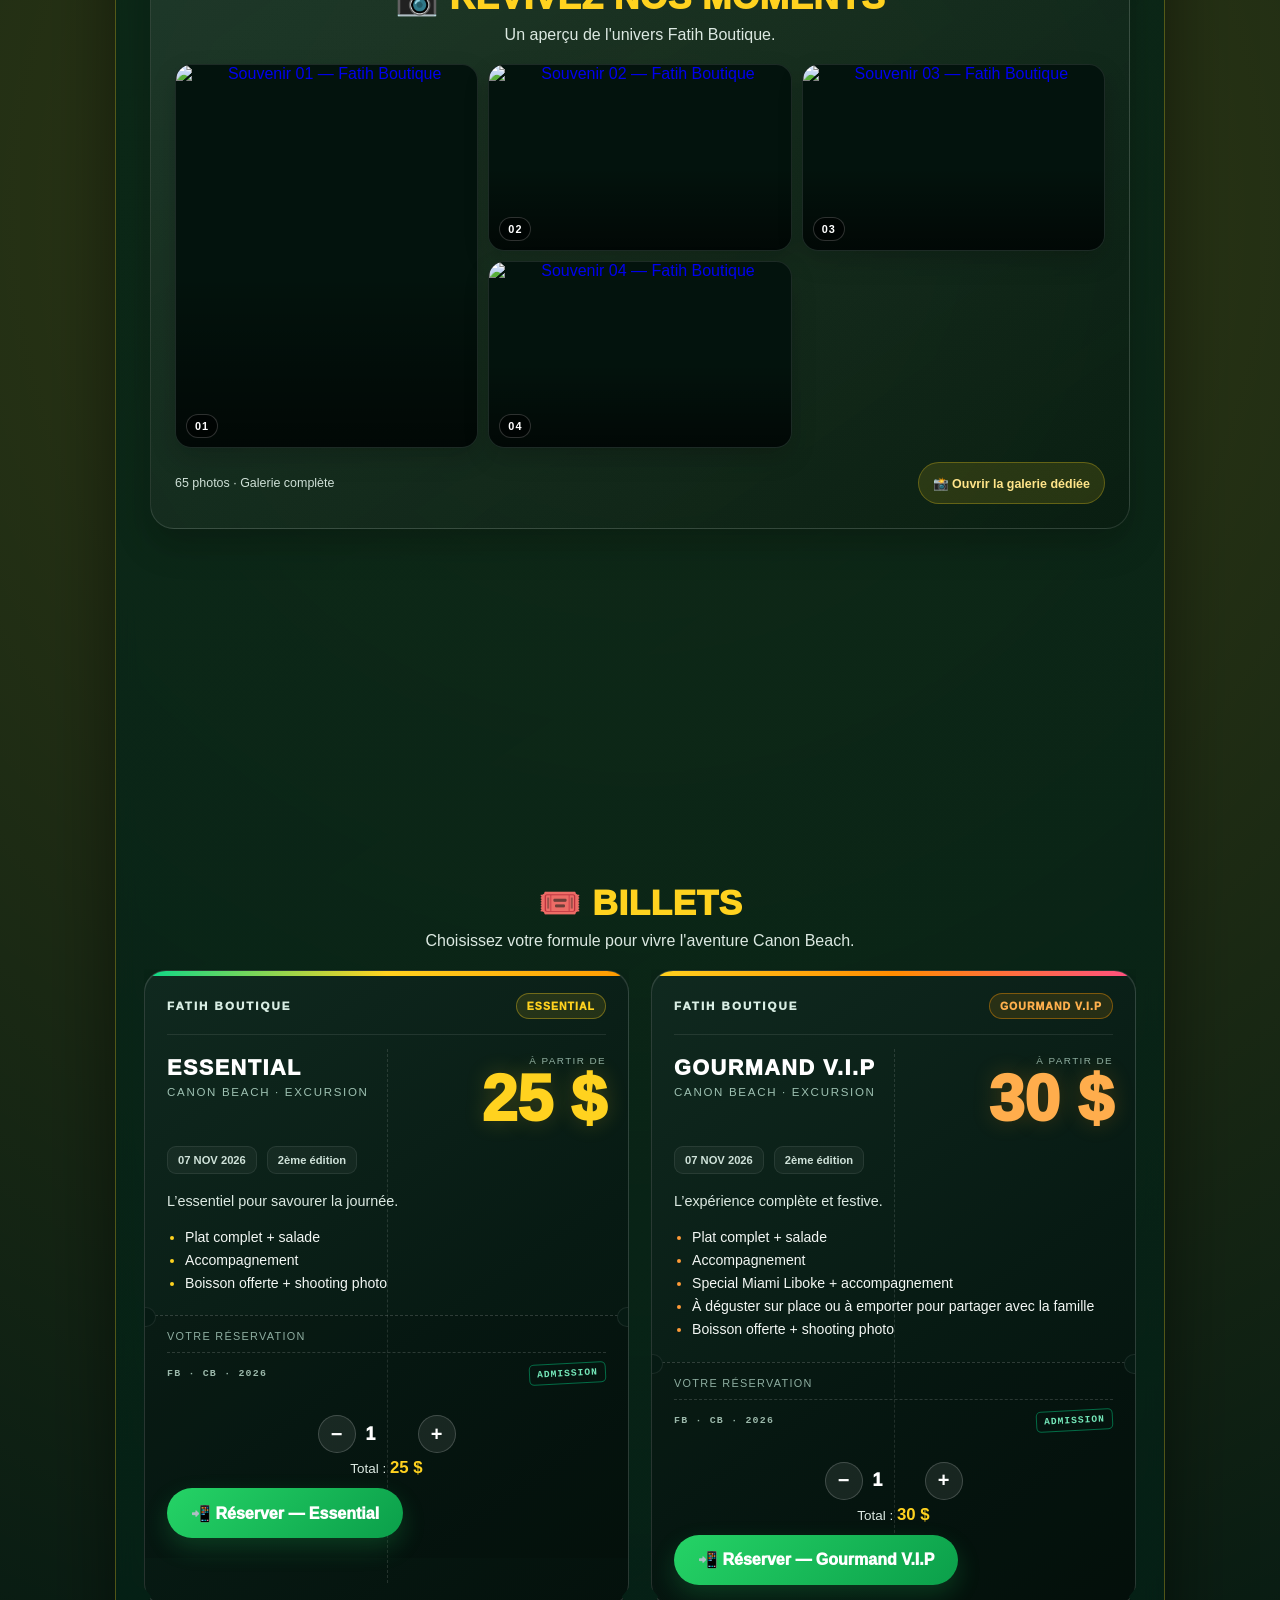
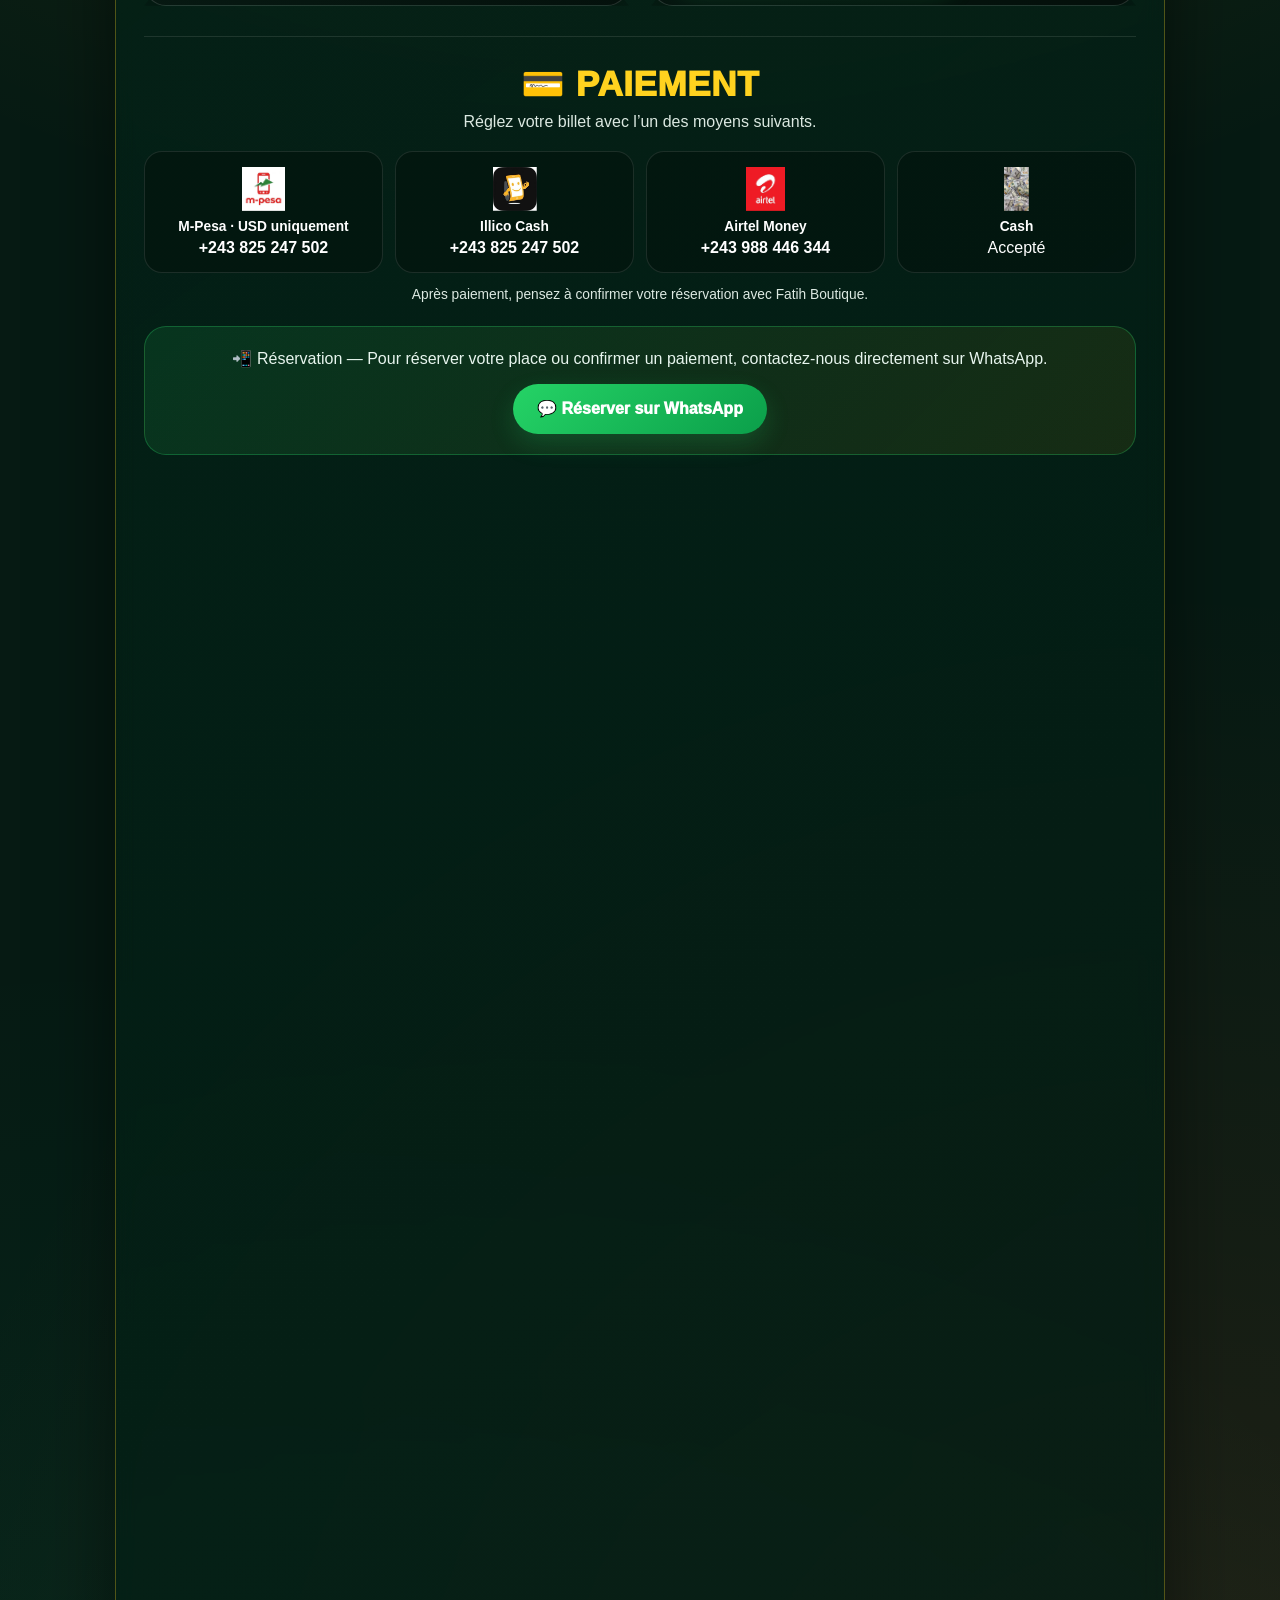
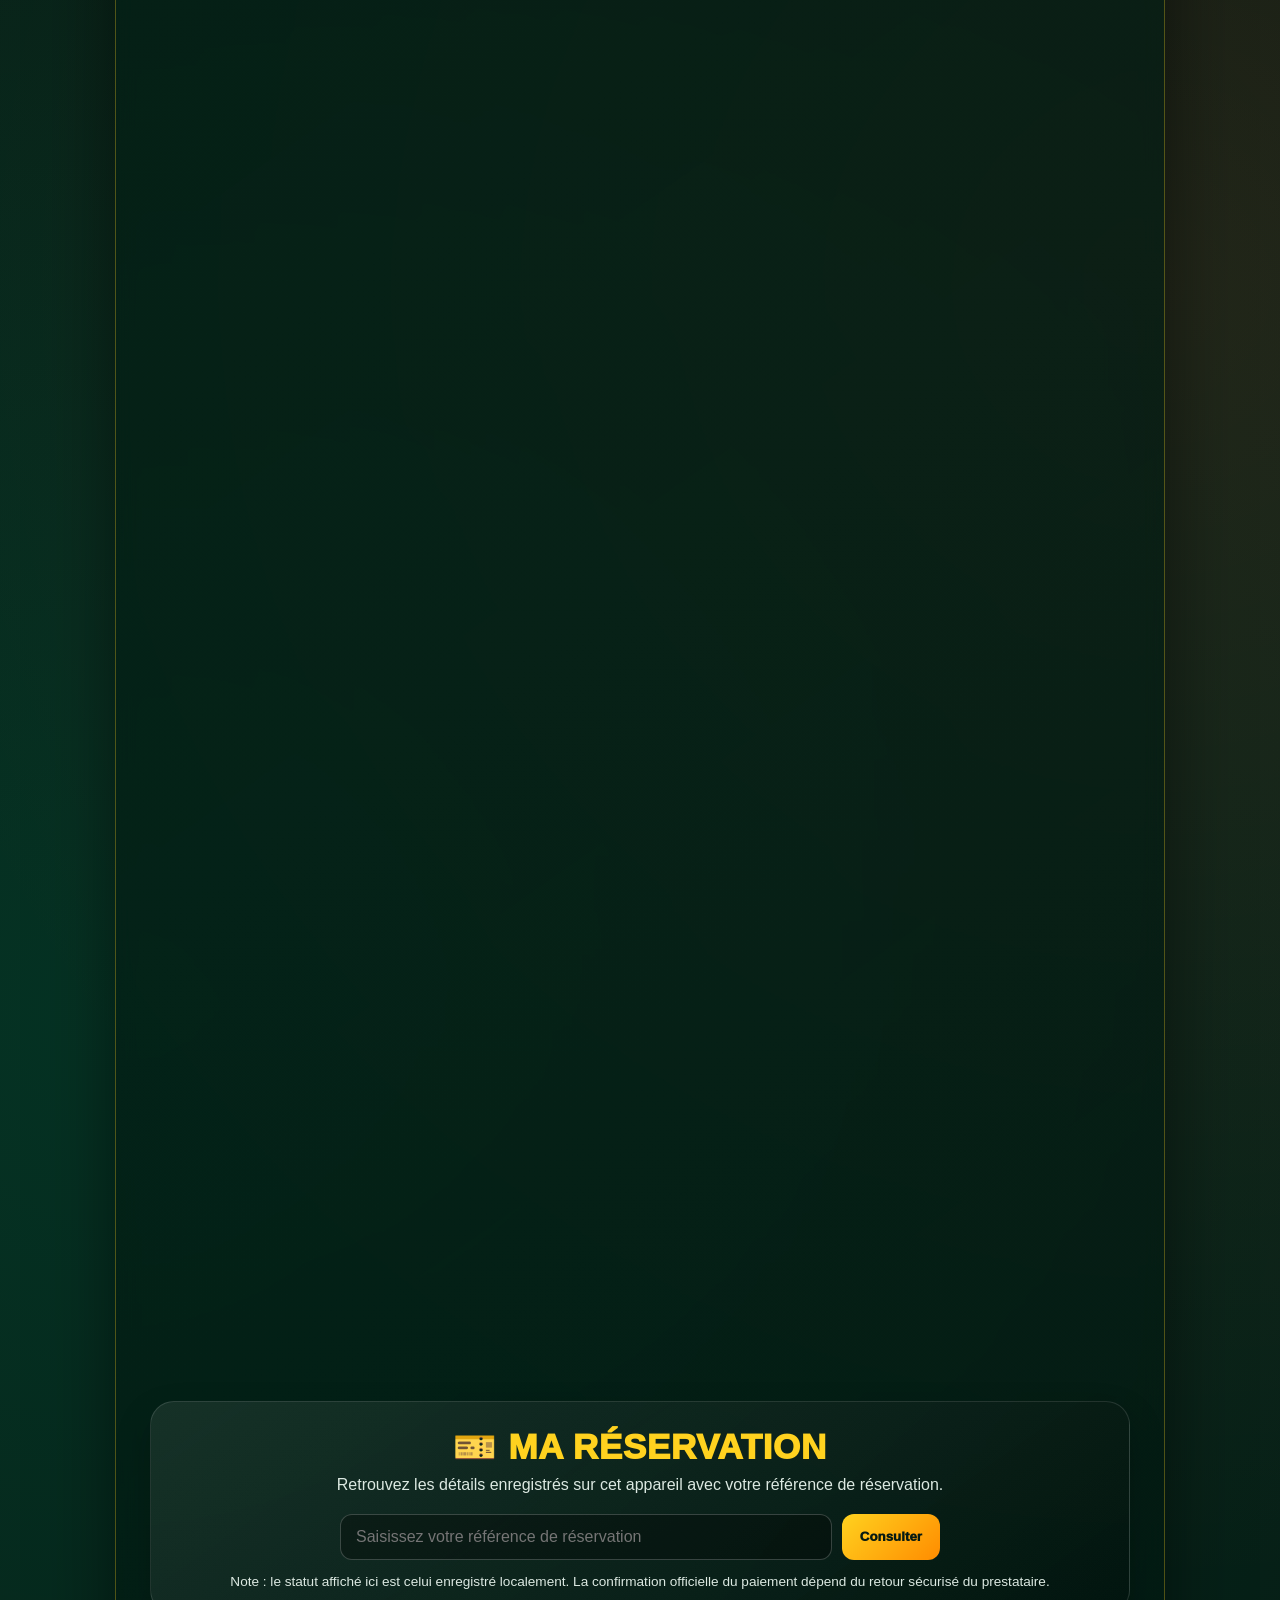
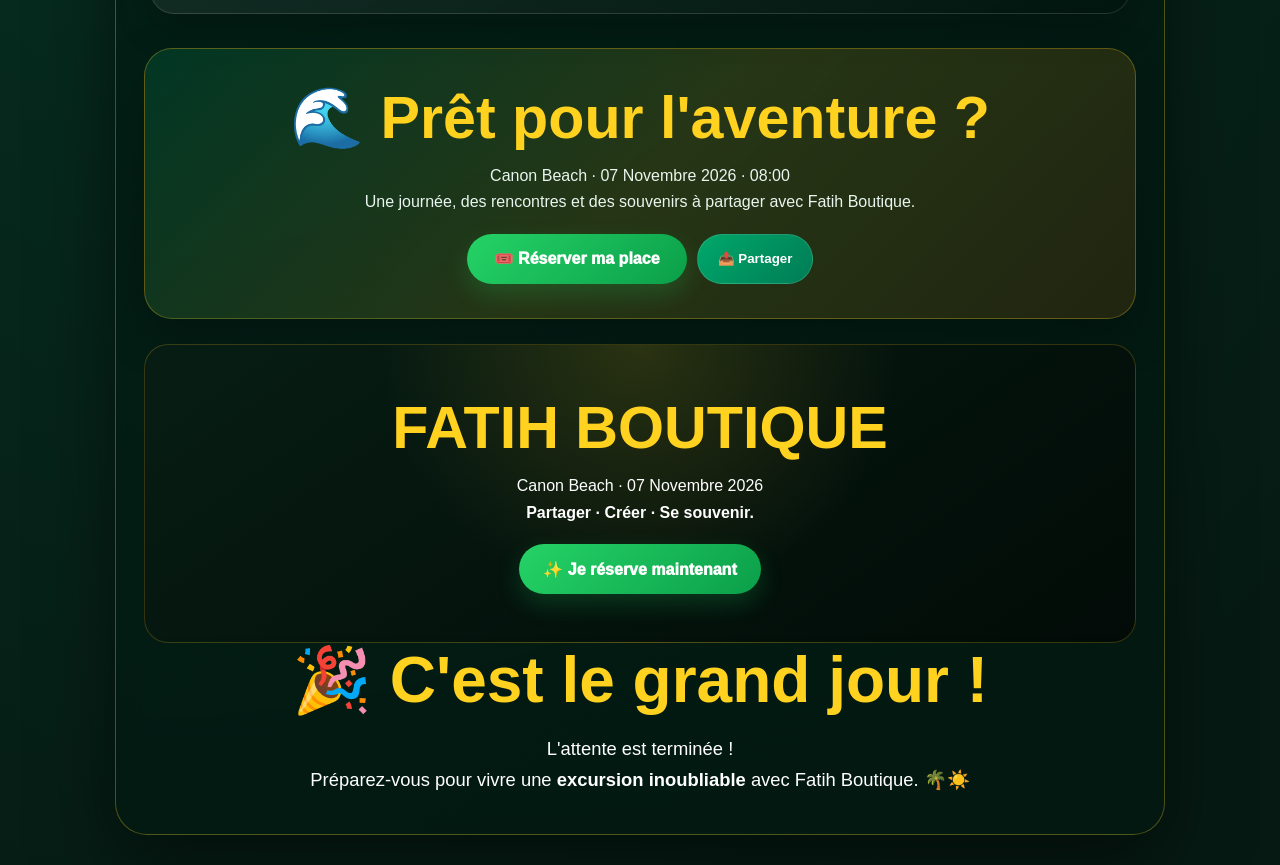
==== commit b389902f: "Update print statement from 'Hello' to 'Goodbye'" ====
--- a/index.html
+++ b/index.html
@@ -18,1628 +18,849 @@
 
 
   <style>
+*{margin:0;padding:0;box-sizing:border-box}
+html{scroll-behavior:smooth}
+body{font-family:"Segoe UI",Arial,sans-serif;min-height:100vh;color:#fff;overflow-x:hidden;background:#061a13}
+.page{position:relative;min-height:100vh;display:flex;align-items:center;justify-content:center;padding:30px 18px;overflow:hidden;background:linear-gradient(135deg,rgba(2,25,17,.78),rgba(2,15,11,.9)),url("images/excursion.jpg.jpeg");background-size:cover;background-position:center;background-attachment:fixed}
+.page:before{content:"";position:absolute;inset:0;background:radial-gradient(circle at 50% 25%,rgba(255,210,31,.2),transparent 30%),radial-gradient(circle at 10% 80%,rgba(0,220,150,.13),transparent 28%),radial-gradient(circle at 90% 70%,rgba(255,92,45,.12),transparent 25%);pointer-events:none}
+.particles{position:absolute;inset:0;overflow:hidden;pointer-events:none}
+.particle{position:absolute;width:5px;height:5px;background:#ffd21f;border-radius:50%;opacity:.7;box-shadow:0 0 10px rgba(255,210,31,.8);animation:floatParticle linear infinite}
+@keyframes floatParticle{0%{transform:translateY(110vh) translateX(0) scale(.5);opacity:0}10%{opacity:.8}90%{opacity:.8}100%{transform:translateY(-10vh) translateX(80px) scale(1.2);opacity:0}}
+.container{position:relative;z-index:2;width:100%;max-width:1050px;text-align:center;padding:30px 28px 38px;border-radius:32px;background:linear-gradient(145deg,rgba(4,40,27,.78),rgba(2,23,16,.68));border:1px solid rgba(255,210,31,.3);box-shadow:0 30px 80px rgba(0,0,0,.5),inset 0 1px rgba(255,255,255,.08);backdrop-filter:blur(10px);-webkit-backdrop-filter:blur(10px)}
+.logo{display:block;width:min(190px,42vw);height:auto;margin:0 auto 12px;filter:drop-shadow(0 8px 22px rgba(0,0,0,.45));animation:logoFloat 4s ease-in-out infinite}
+@keyframes logoFloat{0%,100%{transform:translateY(0)}50%{transform:translateY(-5px)}}
+.edition{display:inline-flex;align-items:center;justify-content:center;padding:8px 18px;border-radius:999px;background:linear-gradient(90deg,#00a86b,#ffd21f,#ff7b00);color:#062016;font-size:.78rem;font-weight:900;letter-spacing:1.5px;text-transform:uppercase;box-shadow:0 8px 25px rgba(255,210,31,.22);margin-bottom:12px}
+h1{font-size:clamp(3.2rem,8vw,6.5rem);line-height:.95;text-align:center;text-transform:uppercase;letter-spacing:-2px;font-weight:950;margin:4px 0 12px;background:linear-gradient(90deg,#fff,#ffd21f 45%,#ff7b00);-webkit-background-clip:text;background-clip:text;color:transparent;text-shadow:0 0 35px rgba(255,210,31,.16);filter:drop-shadow(0 8px 20px rgba(0,0,0,.35))}
+.subtitle{font-size:clamp(1rem,2vw,1.25rem);color:#e8f6ef;line-height:1.5;margin-bottom:6px}.location{font-size:clamp(.95rem,2vw,1.15rem);font-weight:800;color:#ffd21f;margin-bottom:24px}
+.countdown{position:relative;display:grid;grid-template-columns:repeat(4,1fr);gap:16px;width:100%;max-width:960px;margin:8px auto 24px;padding:18px;border-radius:30px;background:linear-gradient(145deg,rgba(0,0,0,.3),rgba(255,255,255,.035));border:1px solid rgba(255,255,255,.1);box-shadow:0 20px 55px rgba(0,0,0,.35),0 0 55px rgba(255,210,31,.08);isolation:isolate}
+.countdown:before{content:"";position:absolute;inset:-2px;border-radius:32px;padding:2px;background:linear-gradient(90deg,#00a86b,#ffd21f,#ff7b00,#ff4f81,#00a86b);background-size:300% 100%;animation:borderFlow 5s linear infinite;z-index:-2}.countdown:after{content:"";position:absolute;inset:2px;border-radius:29px;background:rgba(2,24,16,.78);z-index:-1}@keyframes borderFlow{to{background-position:300% 0}}
+.time-box{position:relative;min-height:175px;display:flex;flex-direction:column;align-items:center;justify-content:center;padding:18px 10px;border-radius:24px;background:linear-gradient(155deg,rgba(255,255,255,.12),rgba(255,255,255,.035));border:1px solid rgba(255,255,255,.14);box-shadow:inset 0 1px rgba(255,255,255,.1),0 12px 28px rgba(0,0,0,.28);overflow:hidden;animation:timeBoxPulse 3s ease-in-out infinite}
+.time-box:nth-child(2){animation-delay:.35s}.time-box:nth-child(3){animation-delay:.7s}.time-box:nth-child(4){animation-delay:1.05s}.time-box:before{content:"";position:absolute;top:0;left:12%;right:12%;height:3px;border-radius:99px;background:linear-gradient(90deg,#00a86b,#ffd21f,#ff7b00)}@keyframes timeBoxPulse{0%,100%{transform:translateY(0);box-shadow:inset 0 1px rgba(255,255,255,.1),0 12px 28px rgba(0,0,0,.28)}50%{transform:translateY(-5px);box-shadow:inset 0 1px rgba(255,255,255,.1),0 18px 38px rgba(0,0,0,.35),0 0 25px rgba(255,210,31,.1)}}
+.number{font-size:clamp(3.4rem,8vw,6.8rem);font-weight:950;line-height:.9;letter-spacing:-3px;font-variant-numeric:tabular-nums;background:linear-gradient(180deg,#fff 0%,#ffe77a 48%,#ff9b38 100%);-webkit-background-clip:text;background-clip:text;color:transparent;text-shadow:0 0 25px rgba(255,210,31,.28);animation:numberGlow 2s ease-in-out infinite alternate}.label{margin-top:12px;color:#fff;font-size:.78rem;font-weight:900;letter-spacing:2px;text-transform:uppercase;opacity:.86}@keyframes numberGlow{from{filter:drop-shadow(0 0 5px rgba(255,210,31,.15))}to{filter:drop-shadow(0 0 16px rgba(255,210,31,.38))}}
+.progress-section{width:100%;max-width:900px;margin:24px auto 18px;text-align:left}.progress-header{display:flex;justify-content:space-between;gap:20px;margin-bottom:9px;font-size:.85rem;color:#dce9e2}.progress-header span:first-child{font-weight:700}#progressPercent{color:#ffd21f;font-weight:900}.progress-bar{height:14px;width:100%;border-radius:50px;overflow:hidden;background:rgba(255,255,255,.12);border:1px solid rgba(255,255,255,.1);box-shadow:inset 0 2px 6px rgba(0,0,0,.25)}.progress-fill{width:0;height:100%;border-radius:inherit;background:linear-gradient(90deg,#00a86b,#ffd21f,#ff7b00,#ff4f81);background-size:200% 100%;animation:progressFlow 3s linear infinite;box-shadow:0 0 18px rgba(255,210,31,.55);transition:width 1s linear}@keyframes progressFlow{to{background-position:200% 0}}
+.event-date{display:inline-flex;align-items:center;gap:10px;margin-top:16px;padding:12px 20px;border-radius:50px;background:rgba(0,0,0,.3);border:1px solid rgba(255,255,255,.1);color:#fff;font-weight:700;box-shadow:0 8px 22px rgba(0,0,0,.2)}.event-date strong{color:#ffd21f}
+.message{margin:22px auto 0;max-width:760px;color:#e6f1eb;font-size:1rem;line-height:1.6}.message strong{color:#ffd21f}.actions{display:flex;justify-content:center;align-items:center;flex-wrap:wrap;gap:12px;margin-top:22px}.action-btn{display:inline-flex;align-items:center;justify-content:center;min-height:48px;padding:12px 20px;border-radius:999px;text-decoration:none;color:#fff;font-weight:800;font-size:.92rem;border:1px solid rgba(255,255,255,.14);transition:transform .25s ease,box-shadow .25s ease,filter .25s ease}.action-btn:hover{transform:translateY(-3px);filter:brightness(1.08);box-shadow:0 12px 25px rgba(0,0,0,.3)}.gallery-btn{background:linear-gradient(135deg,#00a86b,#007c55)}.whatsapp-btn{background:linear-gradient(135deg,#25d366,#0b9f4a)}.instagram-btn{background:linear-gradient(135deg,#f58529,#dd2a7b,#8134af)}.facebook-btn{background:linear-gradient(135deg,#1877f2,#0d56b5)}.social-title{margin-top:25px;color:#ffd21f;font-size:.78rem;font-weight:900;letter-spacing:2px;text-transform:uppercase}.finished{display:none;animation:celebration 1s ease-in-out infinite alternate}@keyframes celebration{from{transform:scale(1)}to{transform:scale(1.035)}}.finished h2{font-size:clamp(2rem,7vw,4rem);color:#ffd21f;margin-bottom:15px}.finished p{font-size:1.15rem;color:#fff;line-height:1.7}
+@media(max-width:800px){.page{padding:18px 12px;background-attachment:scroll}.container{padding:25px 14px 30px;border-radius:24px}.logo{width:155px}.countdown{grid-template-columns:repeat(2,1fr);gap:12px;padding:13px;border-radius:24px}.time-box{min-height:145px;padding:18px 8px;border-radius:20px}.number{font-size:clamp(3rem,12vw,5rem)}.label{font-size:.68rem;letter-spacing:1.4px}.progress-section{margin-top:20px}.actions{flex-direction:column;width:100%}.action-btn{width:100%;max-width:340px}}
+@media(max-width:420px){.page{padding:10px 8px}.container{padding:20px 10px 24px}.logo{width:135px;margin-bottom:9px}h1{font-size:clamp(2.8rem,15vw,4rem);letter-spacing:-1.5px}.subtitle{font-size:.92rem}.location{font-size:.9rem;margin-bottom:17px}.countdown{gap:8px;padding:9px;margin-bottom:18px}.time-box{min-height:125px;padding:15px 5px;border-radius:17px}.number{font-size:clamp(2.7rem,15vw,4rem);letter-spacing:-2px}.label{margin-top:9px;font-size:.58rem;letter-spacing:1px}.event-date{font-size:.78rem;padding:10px 13px}.message{font-size:.9rem}.action-btn{min-height:46px;font-size:.85rem}}
+@media(prefers-reduced-motion:reduce){*,*:before,*:after{animation-duration:.001ms!important;animation-iteration-count:1!important;scroll-behavior:auto!important}.action-btn{transition:none}}
+
+.ticket-payment-section{margin:30px auto 0;max-width:1040px;text-align:left}.section-title{font-size:clamp(1.5rem,4vw,2.2rem);text-align:center;color:#ffd21f;margin-bottom:8px;font-weight:950;text-transform:uppercase;letter-spacing:.5px}.section-subtitle{text-align:center;color:#dce9e2;margin-bottom:20px}.ticket-grid{display:grid;grid-template-columns:repeat(2,minmax(0,1fr));gap:22px}.ticket-card{position:relative;padding:0;border-radius:22px;border:1px solid rgba(255,255,255,.14);background:linear-gradient(145deg,#10291f 0%,#071a13 58%,#04110c 100%);box-shadow:0 22px 50px rgba(0,0,0,.38),inset 0 1px 0 rgba(255,255,255,.08);overflow:hidden;isolation:isolate;clip-path:polygon(0 0,100% 0,100% calc(100% - 18px),98.5% calc(100% - 9px),100% 100%,0 100%,1.5% calc(100% - 9px),0 calc(100% - 18px))}.ticket-card:before{content:"";position:absolute;z-index:3;left:0;right:0;top:0;height:5px;background:linear-gradient(90deg,#0bd889,#ffd21f,#ff9a00)}.ticket-card:after{content:"";position:absolute;z-index:1;top:78px;bottom:22px;left:50%;border-left:1px dashed rgba(255,255,255,.16);opacity:.8}.ticket-card.vip:before{background:linear-gradient(90deg,#ffd21f,#ff8c00,#ff4f81)}.ticket-shell{position:relative;z-index:2;padding:22px 22px 20px}.ticket-top{display:flex;align-items:center;justify-content:space-between;gap:14px;padding-bottom:15px;border-bottom:1px solid rgba(255,255,255,.09)}.ticket-brand{font-size:.72rem;font-weight:950;letter-spacing:2px;text-transform:uppercase;color:#d9eee4}.ticket-badge{display:inline-flex;align-items:center;justify-content:center;padding:6px 10px;border-radius:999px;background:rgba(255,210,31,.11);border:1px solid rgba(255,210,31,.35);color:#ffd21f;font-size:.66rem;font-weight:950;letter-spacing:1px;text-transform:uppercase;white-space:nowrap}.ticket-card.vip .ticket-badge{background:rgba(255,154,0,.12);border-color:rgba(255,154,0,.4);color:#ffb04d}.ticket-main{display:grid;grid-template-columns:minmax(0,1fr) auto;gap:20px;padding:20px 0 18px}.ticket-name{font-size:clamp(1.05rem,2.2vw,1.35rem);font-weight:950;letter-spacing:1.5px;text-transform:uppercase;color:#fff}.ticket-destination{font-size:.72rem;color:#9ec1b2;letter-spacing:1.7px;text-transform:uppercase;margin-top:5px}.ticket-price-wrap{text-align:right}.ticket-price-label{font-size:.62rem;color:#8eaea1;letter-spacing:1.4px;text-transform:uppercase}.ticket-price{font-size:clamp(2.5rem,6vw,4rem);font-weight:950;line-height:.9;color:#ffd21f;margin-top:5px;text-shadow:0 0 22px rgba(255,210,31,.2)}.ticket-card.vip .ticket-price{color:#ffad4c;text-shadow:0 0 22px rgba(255,154,0,.2)}.ticket-meta{display:flex;gap:10px;flex-wrap:wrap;margin-bottom:16px}.ticket-meta span{padding:7px 10px;border-radius:9px;background:rgba(255,255,255,.045);border:1px solid rgba(255,255,255,.08);color:#cfe2d9;font-size:.7rem;font-weight:800}.ticket-description{color:#dce9e2;line-height:1.55;font-size:.9rem;margin:0}.ticket-card ul{margin:13px 0 0;padding-left:18px;color:#f3f7f4;line-height:1.65;font-size:.88rem}.ticket-card ul li::marker{color:#ffd21f}.ticket-card.vip ul li::marker{color:#ff9b38}.ticket-stub{position:relative;z-index:2;padding:14px 22px 20px;border-top:1px dashed rgba(255,255,255,.16);background:rgba(0,0,0,.12)}.ticket-stub:before,.ticket-stub:after{content:"";position:absolute;top:-9px;width:18px;height:18px;border-radius:50%;background:#061a13;border:1px solid rgba(255,255,255,.08)}.ticket-stub:before{left:-9px}.ticket-stub:after{right:-9px}.ticket-stub-title{font-size:.68rem;color:#8eaea1;letter-spacing:1.3px;text-transform:uppercase;margin-bottom:10px}.ticket-actions{margin-top:0;padding-top:0}.payment-section{margin-top:30px;padding-top:26px;border-top:1px solid rgba(255,255,255,.1)}.payment-grid{display:grid;grid-template-columns:repeat(4,minmax(0,1fr));gap:12px}.payment-card{padding:15px 12px;border-radius:18px;background:rgba(0,0,0,.25);border:1px solid rgba(255,255,255,.1);text-align:center}.payment-card img{width:64px;height:44px;object-fit:contain;margin:0 auto 8px;display:block}.payment-name{font-weight:900;color:#fff;font-size:.86rem;margin-bottom:5px}.phone-number,.phone-number:visited,.phone-number:hover,.phone-number:active{color:inherit!important;text-decoration:none!important;-webkit-text-decoration:none!important}.phone-number{cursor:pointer;font-weight:800}.payment-note{text-align:center;margin-top:14px;color:#dce9e2;font-size:.86rem}.reservation-box{margin:24px auto 0;padding:20px;border-radius:22px;background:linear-gradient(135deg,rgba(37,211,102,.12),rgba(255,210,31,.08));border:1px solid rgba(37,211,102,.3);text-align:center}.reservation-box p{color:#e8f6ef;line-height:1.5;margin-bottom:13px}.reserve-btn{display:inline-flex;align-items:center;justify-content:center;min-height:50px;padding:12px 24px;border-radius:999px;background:linear-gradient(135deg,#25d366,#0b9f4a);color:#fff!important;text-decoration:none;font-weight:950;box-shadow:0 10px 25px rgba(37,211,102,.2)}
+@media(max-width:800px){.ticket-grid{grid-template-columns:1fr}.payment-grid{grid-template-columns:repeat(2,1fr)}.ticket-card:after{display:none}}
+@media(max-width:520px){.ticket-shell,.ticket-stub{padding-left:17px;padding-right:17px}.ticket-main{grid-template-columns:1fr;gap:10px}.ticket-price-wrap{text-align:left}.ticket-price{font-size:3rem}.ticket-meta span{font-size:.64rem}.ticket-top{align-items:flex-start;flex-direction:column;gap:8px}}
+@media(max-width:420px){.payment-grid{gap:9px}.payment-card{padding:12px 7px}.payment-card img{width:54px;height:38px}.payment-name{font-size:.78rem}.phone-number{font-size:.78rem}}
+
+
+/* =====================================================
+   CANON BEACH ENHANCEMENTS
+===================================================== */
+.lang-switch{display:inline-flex;gap:4px;padding:4px;border:1px solid rgba(255,255,255,.14);border-radius:999px;background:rgba(0,0,0,.28);margin:0 auto 18px;box-shadow:0 8px 20px rgba(0,0,0,.18)}
+.lang-btn{border:0;background:transparent;color:#dce9e2;padding:7px 12px;border-radius:999px;font-weight:900;font-size:.75rem;cursor:pointer;transition:.2s}.lang-btn.active{background:#ffd21f;color:#062016}.lang-btn:focus{outline:2px solid rgba(255,210,31,.45);outline-offset:2px}
+.section-card{margin:30px auto 0;max-width:980px;padding:24px;border-radius:24px;background:linear-gradient(145deg,rgba(255,255,255,.08),rgba(0,0,0,.2));border:1px solid rgba(255,255,255,.12);box-shadow:0 16px 35px rgba(0,0,0,.22)}
+.steps-grid,.bring-grid,.dashboard-grid{display:grid;grid-template-columns:repeat(3,minmax(0,1fr));gap:14px}.step-card,.bring-card,.dashboard-card{padding:18px;border-radius:18px;background:rgba(0,0,0,.22);border:1px solid rgba(255,255,255,.1);text-align:center}.step-icon,.bring-icon,.dashboard-icon{font-size:2rem;display:block;margin-bottom:8px}.step-card h3,.bring-card h3,.dashboard-card h3{font-size:1rem;color:#fff;margin-bottom:6px}.step-card p,.bring-card p,.dashboard-card p{font-size:.84rem;color:#dce9e2;line-height:1.5}
+.bring-grid{grid-template-columns:repeat(4,minmax(0,1fr))}.bring-card{padding:16px 10px}.bring-icon{font-size:1.7rem}
+.ticket-card{display:flex;flex-direction:column}.ticket-actions{margin-top:auto;padding-top:16px}.quantity-row{display:flex;align-items:center;justify-content:center;gap:10px;margin:15px 0 5px}.qty-btn{width:38px;height:38px;border-radius:50%;border:1px solid rgba(255,255,255,.18);background:rgba(255,255,255,.08);color:#fff;font-size:1.25rem;font-weight:900;cursor:pointer}.qty-value{min-width:42px;font-size:1.1rem;font-weight:950}.total-line{text-align:center;color:#dce9e2;font-size:.84rem;margin-bottom:10px}.total-line strong{color:#ffd21f;font-size:1.05rem}.pay-btn{display:block;width:100%;margin-top:10px;padding:14px 18px;background:linear-gradient(135deg,#ffd21f,#ff8c00);color:#061a13!important;text-align:center;font-weight:950;font-size:15px;border-radius:12px;border:1px solid rgba(255,255,255,.25);box-shadow:0 8px 25px rgba(255,210,31,.22);cursor:pointer;transition:transform .25s ease,box-shadow .25s ease,filter .25s ease}.pay-btn:hover{transform:translateY(-3px);filter:brightness(1.08);box-shadow:0 12px 30px rgba(255,210,31,.38)}.pay-btn:disabled{opacity:.65;cursor:wait;transform:none}
+.calendar-btn,.share-btn{display:inline-flex;align-items:center;justify-content:center;min-height:48px;padding:12px 20px;border-radius:999px;border:1px solid rgba(255,255,255,.14);color:#fff;text-decoration:none;font-weight:850;cursor:pointer;background:linear-gradient(135deg,#7c4dff,#512da8);transition:.25s}.calendar-btn:hover,.share-btn:hover{transform:translateY(-3px);filter:brightness(1.08)}.share-btn{background:linear-gradient(135deg,#00a86b,#007c55)}
+.gallery-preview{display:grid;grid-template-columns:2fr 1fr 1fr;gap:10px;margin-top:16px}.gallery-preview a{display:block;overflow:hidden;border-radius:18px;min-height:150px;background:#03130d;border:1px solid rgba(255,255,255,.1)}.gallery-preview img{width:100%;height:100%;min-height:150px;object-fit:cover;display:block;transition:transform .35s ease}.gallery-preview a:hover img{transform:scale(1.06)}.gallery-caption{text-align:center;color:#dce9e2;font-size:.85rem;margin-top:10px}
+.faq-list{display:grid;gap:10px;text-align:left}.faq-item{border:1px solid rgba(255,255,255,.11);border-radius:16px;background:rgba(0,0,0,.2);overflow:hidden}.faq-question{width:100%;border:0;background:transparent;color:#fff;text-align:left;padding:16px 18px;font-weight:900;cursor:pointer;display:flex;justify-content:space-between;gap:12px}.faq-answer{max-height:0;overflow:hidden;transition:max-height .3s ease;padding:0 18px;color:#dce9e2;line-height:1.55}.faq-item.open .faq-answer{max-height:180px;padding:0 18px 16px}.faq-item.open .faq-question span:last-child{transform:rotate(45deg)}
+.final-cta{margin:34px auto 0;padding:34px 22px;border-radius:28px;background:linear-gradient(135deg,rgba(0,168,107,.18),rgba(255,210,31,.14),rgba(255,123,0,.12));border:1px solid rgba(255,210,31,.28);box-shadow:0 18px 45px rgba(0,0,0,.25)}.final-cta h2{font-size:clamp(2rem,6vw,3.7rem);color:#ffd21f;margin-bottom:10px}.final-cta p{color:#e8f6ef;line-height:1.65;max-width:700px;margin:0 auto 18px}.final-actions{display:flex;flex-wrap:wrap;justify-content:center;gap:10px}.final-actions .reserve-btn{min-width:220px}
+.mobile-booking-bar{display:none;position:fixed;left:10px;right:10px;bottom:10px;z-index:50;padding:8px;border-radius:18px;background:rgba(3,22,15,.92);border:1px solid rgba(255,210,31,.3);box-shadow:0 12px 35px rgba(0,0,0,.45);backdrop-filter:blur(12px)}.mobile-booking-bar a{display:block;text-align:center;text-decoration:none;color:#061a13;font-weight:950;background:linear-gradient(135deg,#ffd21f,#ff8c00);padding:13px;border-radius:12px}
+@media(max-width:800px){.steps-grid,.dashboard-grid{grid-template-columns:1fr}.bring-grid{grid-template-columns:repeat(2,1fr)}.gallery-preview{grid-template-columns:1fr 1fr}.gallery-preview a:first-child{grid-column:1/-1}.mobile-booking-bar{display:block}.page{padding-bottom:90px}}
+@media(max-width:420px){.section-card{padding:18px 12px}.bring-grid{gap:8px}.bring-card{padding:13px 7px}.gallery-preview{gap:7px}.gallery-preview a{min-height:120px}.gallery-preview img{min-height:120px}.lang-btn{padding:6px 10px}}
+
+
+/* PREMIUM EXPERIENCE PACK */
+.hero-kicker{display:inline-flex;gap:8px;align-items:center;margin:8px auto 14px;padding:7px 13px;border:1px solid rgba(255,210,31,.35);border-radius:999px;background:rgba(0,0,0,.24);color:#ffe58a;font-size:.72rem;font-weight:900;letter-spacing:2px;text-transform:uppercase}
+h1{animation:heroReveal 1s cubic-bezier(.2,.8,.2,1) both;transform-origin:center}
+@keyframes heroReveal{from{opacity:0;transform:translateY(25px) scale(.96);filter:blur(8px)}to{opacity:1;transform:translateY(0) scale(1);filter:blur(0)}}
+.edition{animation:badgePop .8s .2s both}@keyframes badgePop{from{opacity:0;transform:scale(.7) rotate(-5deg)}to{opacity:1;transform:scale(1) rotate(0)}}
+.ticket-card{transition:transform .35s ease,box-shadow .35s ease}.ticket-card:hover{transform:translateY(-7px) rotateX(1deg);box-shadow:0 30px 65px rgba(0,0,0,.5),0 0 25px rgba(255,210,31,.12)}
+.ticket-serial{display:flex;align-items:center;justify-content:space-between;gap:8px;margin-top:12px;padding-top:10px;border-top:1px dashed rgba(255,255,255,.15);color:#90b3a4;font:700 .64rem/1.3 ui-monospace,monospace;letter-spacing:1px;text-transform:uppercase}.ticket-serial b{color:#ffd21f}.valid-stamp{border:1px solid rgba(0,216,137,.45);color:#75e8ba;border-radius:5px;padding:4px 7px;transform:rotate(-3deg);font-size:.6rem;letter-spacing:1px}
+.why-grid{display:grid;grid-template-columns:repeat(4,minmax(0,1fr));gap:12px}.why-card{padding:20px 12px;border-radius:18px;background:linear-gradient(145deg,rgba(255,210,31,.09),rgba(0,0,0,.22));border:1px solid rgba(255,210,31,.15);text-align:center;transition:.3s}.why-card:hover{transform:translateY(-5px);border-color:rgba(255,210,31,.45)}.why-card .big{font-size:2rem}.why-card h3{margin:8px 0 5px;color:#fff}.why-card p{font-size:.82rem;line-height:1.5;color:#dce9e2}
+.event-mode{display:none;margin:22px auto;padding:24px;border:1px solid rgba(255,210,31,.35);border-radius:22px;background:linear-gradient(135deg,rgba(0,168,107,.2),rgba(255,210,31,.12));text-align:center}.event-mode h2{font-size:clamp(1.8rem,6vw,3rem);color:#ffd21f}.event-mode p{margin-top:8px;color:#fff;line-height:1.6}
+.utility-row{display:flex;justify-content:center;gap:10px;flex-wrap:wrap;margin:14px auto}.utility-btn{border:1px solid rgba(255,255,255,.18);background:rgba(0,0,0,.28);color:#fff;padding:10px 14px;border-radius:999px;font-weight:800;cursor:pointer}.utility-btn[aria-pressed="true"]{background:rgba(255,210,31,.18);border-color:#ffd21f;color:#ffe58a}
+.reservation-lookup{display:grid;grid-template-columns:minmax(0,1fr) auto;gap:10px;max-width:600px;margin:14px auto}.reservation-lookup input{min-width:0;padding:13px 15px;border-radius:12px;border:1px solid rgba(255,255,255,.2);background:rgba(0,0,0,.3);color:white;font-size:1rem}.reservation-lookup button{padding:12px 18px;border:0;border-radius:12px;background:linear-gradient(135deg,#ffd21f,#ff8c00);color:#061a13;font-weight:950;cursor:pointer}.reservation-result{display:none;margin:16px auto 0;max-width:650px;padding:20px;border:1px solid rgba(255,210,31,.28);border-radius:18px;background:rgba(0,0,0,.25);text-align:left}.reservation-result.show{display:block}.reservation-result-grid{display:grid;grid-template-columns:1fr 120px;align-items:center;gap:16px}.reservation-result h3{color:#ffd21f;margin-bottom:8px}.reservation-result p{color:#e3eee8;line-height:1.65;font-size:.9rem}.reservation-result img{width:120px;height:120px;padding:6px;background:white;border-radius:10px}.status-pending{display:inline-block;padding:5px 9px;border-radius:999px;background:rgba(255,180,40,.15);color:#ffd27b;font-size:.72rem;font-weight:900}
+.lightbox{display:none;position:fixed;inset:0;z-index:1000;background:rgba(0,0,0,.94);align-items:center;justify-content:center;padding:24px}.lightbox.open{display:flex}.lightbox img{max-width:min(92vw,1100px);max-height:82vh;object-fit:contain;border-radius:12px;box-shadow:0 20px 70px #000}.lightbox button{position:absolute;border:1px solid rgba(255,255,255,.3);background:rgba(0,0,0,.5);color:white;border-radius:50%;width:44px;height:44px;font-size:1.35rem;cursor:pointer}.lightbox-close{top:18px;right:18px}.lightbox-prev{left:18px;top:50%}.lightbox-next{right:18px;top:50%}.lightbox-count{position:absolute;bottom:18px;color:#fff;font-weight:800}
+.reveal{opacity:0;transform:translateY(22px);transition:opacity .65s ease,transform .65s ease}.reveal.visible{opacity:1;transform:none}
+.mobile-booking-bar{display:none;grid-template-columns:1fr auto;align-items:center;gap:8px}.mobile-booking-bar .mobile-total{color:#ffe58a;font-size:.78rem;font-weight:900;padding:0 6px}.mobile-booking-bar a{padding:12px 15px}
+@media(max-width:800px){.why-grid{grid-template-columns:repeat(2,1fr)}.reservation-result-grid{grid-template-columns:1fr 90px}.reservation-result img{width:90px;height:90px}.mobile-booking-bar{display:grid}}
+@media(max-width:480px){.reservation-lookup{grid-template-columns:1fr}.lightbox-prev{left:7px}.lightbox-next{right:7px}.lightbox{padding:12px}.why-grid{gap:8px}.why-card{padding:14px 8px}}
+@media(prefers-reduced-motion:reduce){.reveal{opacity:1;transform:none;transition:none}.ticket-card:hover,.why-card:hover{transform:none}}
+
+
+/* FINAL POLISH */
+.page{background-attachment:fixed;animation:heroPan 24s ease-in-out infinite alternate}
+@keyframes heroPan{from{background-position:center,48% 50%}to{background-position:center,53% 46%}}
+.container{animation:containerIn .85s cubic-bezier(.2,.8,.2,1) both}
+@keyframes containerIn{from{opacity:0;transform:translateY(20px) scale(.985)}to{opacity:1;transform:none}}
+.edition{box-shadow:0 0 0 0 rgba(255,210,31,.35);animation:editionPulse 3s ease-out infinite}
+@keyframes editionPulse{0%{box-shadow:0 0 0 0 rgba(255,210,31,.3)}70%{box-shadow:0 0 0 12px rgba(255,210,31,0)}100%{box-shadow:0 0 0 0 rgba(255,210,31,0)}}
+.share-shortcuts{display:flex;justify-content:center;gap:8px;flex-wrap:wrap;margin:12px auto 0}.share-shortcuts button{border:1px solid rgba(255,255,255,.16);border-radius:999px;padding:9px 13px;background:rgba(0,0,0,.25);color:#fff;font-weight:800;cursor:pointer;transition:.2s}.share-shortcuts button:hover{transform:translateY(-2px);border-color:#ffd21f}
+.action-btn,.reserve-btn,.pay-btn,.utility-btn{transition:transform .22s ease,filter .22s ease,box-shadow .22s ease}.action-btn:active,.reserve-btn:active,.pay-btn:active,.utility-btn:active{transform:scale(.97)}
+.ticket-serial{font:800 .62rem ui-monospace,monospace;letter-spacing:1.2px;color:#9bb8aa;margin-top:10px}
+@media(max-width:800px){.page{background-attachment:scroll;animation:none}}
+@media(prefers-reduced-motion:reduce){.page,.container,.edition{animation:none!important}}
+
+
 
     /* =====================================================
-       RESET
-    ====================================================== */
-
-    * {
-      margin: 0;
-      padding: 0;
-      box-sizing: border-box;
-    }
-
-
+       PHONE COMFORT LAYER — VISUAL/TOUCH ONLY
+       Keeps all existing event, ticket and payment parameters unchanged.
+    ===================================================== */
     html {
-      scroll-behavior: smooth;
-    }
-
+      -webkit-text-size-adjust: 100%;
+      text-size-adjust: 100%;
+      scroll-padding-top: 16px;
+    }
 
     body {
-      font-family: "Segoe UI", Arial, sans-serif;
-      min-height: 100vh;
-      color: #fff;
-      overflow-x: hidden;
-      background: #061a13;
-    }
-
-
-    /* =====================================================
-       MAIN BACKGROUND
-    ====================================================== */
-
-    .page {
-      position: relative;
-      min-height: 100vh;
-
-      display: flex;
-      align-items: center;
-      justify-content: center;
-
-      padding: 30px 18px;
-
-      overflow: hidden;
-
-      background:
-        linear-gradient(
-          135deg,
-          rgba(2, 25, 17, .78),
-          rgba(2, 15, 11, .90)
-        ),
-        url("images/excursion.jpg.jpeg");
-
-      background-size: cover;
-      background-position: center;
-      background-attachment: fixed;
-    }
-
-
-    .page::before {
-      content: "";
-
-      position: absolute;
-      inset: 0;
-
-      background:
-        radial-gradient(
-          circle at 50% 25%,
-          rgba(255, 210, 31, .20),
-          transparent 30%
-        ),
-        radial-gradient(
-          circle at 10% 80%,
-          rgba(0, 220, 150, .13),
-          transparent 28%
-        ),
-        radial-gradient(
-          circle at 90% 70%,
-          rgba(255, 92, 45, .12),
-          transparent 25%
-        );
-
-      pointer-events: none;
-    }
-
-
-    /* =====================================================
-       PARTICLES
-    ====================================================== */
-
-    .particles {
-      position: absolute;
-      inset: 0;
-      overflow: hidden;
-      pointer-events: none;
-    }
-
-
-    .particle {
-      position: absolute;
-
-      width: 5px;
-      height: 5px;
-
-      background: #ffd21f;
-
-      border-radius: 50%;
-
-      opacity: .7;
-
-      box-shadow:
-        0 0 10px rgba(255, 210, 31, .8);
-
-      animation:
-        floatParticle linear infinite;
-    }
-
-
-    @keyframes floatParticle {
-
-      0% {
-        transform:
-          translateY(110vh)
-          translateX(0)
-          scale(.5);
-
-        opacity: 0;
-      }
-
-      10% {
-        opacity: .8;
-      }
-
-      90% {
-        opacity: .8;
-      }
-
-      100% {
-        transform:
-          translateY(-10vh)
-          translateX(80px)
-          scale(1.2);
-
-        opacity: 0;
-      }
-
-    }
-
-
-    /* =====================================================
-       MAIN CONTAINER
-    ====================================================== */
-
-    .container {
-      position: relative;
-      z-index: 2;
-
-      width: 100%;
-      max-width: 1050px;
-
-      text-align: center;
-
-      padding: 30px 28px 38px;
-
-      border-radius: 32px;
-
-      background:
-        linear-gradient(
-          145deg,
-          rgba(4, 40, 27, .78),
-          rgba(2, 23, 16, .68)
-        );
-
-      border:
-        1px solid rgba(255, 210, 31, .30);
-
-      box-shadow:
-        0 30px 80px rgba(0, 0, 0, .50),
-        inset 0 1px rgba(255, 255, 255, .08);
-
-      backdrop-filter: blur(10px);
-      -webkit-backdrop-filter: blur(10px);
-    }
-
-
-    /* =====================================================
-       LOGO
-    ====================================================== */
-
-    .logo {
-      display: block;
-
-      width: min(190px, 42vw);
-
+      -webkit-tap-highlight-color: transparent;
+      overscroll-behavior-x: none;
+    }
+
+    img {
+      max-width: 100%;
       height: auto;
-
-      margin:
-        0 auto 12px;
-
-      filter:
-        drop-shadow(
-          0 8px 22px rgba(0, 0, 0, .45)
-        );
-
-      animation:
-        logoFloat 4s ease-in-out infinite;
-    }
-
-
-    @keyframes logoFloat {
-
-      0%,
-      100% {
-        transform: translateY(0);
-      }
-
-      50% {
-        transform: translateY(-5px);
-      }
-
-    }
-
-
-    /* =====================================================
-       EDITION
-    ====================================================== */
-
-    .edition {
-      display: inline-flex;
-
-      align-items: center;
-      justify-content: center;
-
-      padding: 8px 18px;
-
-      border-radius: 999px;
-
-      background:
-        linear-gradient(
-          90deg,
-          #00a86b,
-          #ffd21f,
-          #ff7b00
-        );
-
-      color: #062016;
-
-      font-size: .78rem;
-
-      font-weight: 900;
-
-      letter-spacing: 1.5px;
-
-      text-transform: uppercase;
-
-      box-shadow:
-        0 8px 25px rgba(255, 210, 31, .22);
-
-      margin-bottom: 12px;
-    }
-
-
-    /* =====================================================
-       TITLE
-    ====================================================== */
-
-    h1 {
-      font-size:
-        clamp(3.2rem, 8vw, 6.5rem);
-
-      line-height: .95;
-
-      text-align: center;
-
-      text-transform: uppercase;
-
-      letter-spacing: -2px;
-
-      font-weight: 950;
-
-      margin:
-        4px 0 12px;
-
-      background:
-        linear-gradient(
-          90deg,
-          #fff,
-          #ffd21f 45%,
-          #ff7b00
-        );
-
-      -webkit-background-clip: text;
-      background-clip: text;
-
-      color: transparent;
-
-      text-shadow:
-        0 0 35px rgba(255, 210, 31, .16);
-
-      filter:
-        drop-shadow(
-          0 8px 20px rgba(0, 0, 0, .35)
-        );
-    }
-
-
-    .subtitle {
-      font-size:
-        clamp(1rem, 2vw, 1.25rem);
-
-      color: #e8f6ef;
-
-      line-height: 1.5;
-
-      margin-bottom: 6px;
-    }
-
-
-    .location {
-      font-size:
-        clamp(.95rem, 2vw, 1.15rem);
-
-      font-weight: 800;
-
-      color: #ffd21f;
-
-      margin-bottom: 24px;
-    }
-
-
-    /* =====================================================
-       COUNTDOWN
-    ====================================================== */
-
-    .countdown {
-      position: relative;
-
-      display: grid;
-
-      grid-template-columns:
-        repeat(4, 1fr);
-
-      gap: 16px;
-
-      width: 100%;
-
-      max-width: 960px;
-
-      margin:
-        8px auto 24px;
-
-      padding: 18px;
-
-      border-radius: 30px;
-
-      background:
-        linear-gradient(
-          145deg,
-          rgba(0, 0, 0, .30),
-          rgba(255, 255, 255, .035)
-        );
-
-      border:
-        1px solid rgba(255, 255, 255, .10);
-
-      box-shadow:
-        0 20px 55px rgba(0, 0, 0, .35),
-        0 0 55px rgba(255, 210, 31, .08);
-
-      isolation: isolate;
-    }
-
-
-    .countdown::before {
-      content: "";
-
-      position: absolute;
-
-      inset: -2px;
-
-      border-radius: 32px;
-
-      padding: 2px;
-
-      background:
-        linear-gradient(
-          90deg,
-          #00a86b,
-          #ffd21f,
-          #ff7b00,
-          #ff4f81,
-          #00a86b
-        );
-
-      background-size: 300% 100%;
-
-      animation:
-        borderFlow 5s linear infinite;
-
-      z-index: -2;
-    }
-
-
-    .countdown::after {
-      content: "";
-
-      position: absolute;
-
-      inset: 2px;
-
-      border-radius: 29px;
-
-      background:
-        rgba(2, 24, 16, .78);
-
-      z-index: -1;
-    }
-
-
-    @keyframes borderFlow {
-
-      to {
-        background-position: 300% 0;
-      }
-
-    }
-
-
-    /* =====================================================
-       COUNTDOWN BOXES
-    ====================================================== */
-
-    .time-box {
-      position: relative;
-
-      min-height: 175px;
-
-      display: flex;
-
-      flex-direction: column;
-
-      align-items: center;
-
-      justify-content: center;
-
-      padding: 18px 10px;
-
-      border-radius: 24px;
-
-      background:
-        linear-gradient(
-          155deg,
-          rgba(255, 255, 255, .12),
-          rgba(255, 255, 255, .035)
-        );
-
-      border:
-        1px solid rgba(255, 255, 255, .14);
-
-      box-shadow:
-        inset 0 1px rgba(255, 255, 255, .10),
-        0 12px 28px rgba(0, 0, 0, .28);
-
-      overflow: hidden;
-
-      animation:
-        timeBoxPulse 3s ease-in-out infinite;
-    }
-
-
-    .time-box:nth-child(2) {
-      animation-delay: .35s;
-    }
-
-
-    .time-box:nth-child(3) {
-      animation-delay: .70s;
-    }
-
-
-    .time-box:nth-child(4) {
-      animation-delay: 1.05s;
-    }
-
-
-    .time-box::before {
-      content: "";
-
-      position: absolute;
-
-      top: 0;
-
-      left: 12%;
-
-      right: 12%;
-
-      height: 3px;
-
-      border-radius: 99px;
-
-      background:
-        linear-gradient(
-          90deg,
-          #00a86b,
-          #ffd21f,
-          #ff7b00
-        );
-    }
-
-
-    @keyframes timeBoxPulse {
-
-      0%,
-      100% {
-        transform: translateY(0);
-
-        box-shadow:
-          inset 0 1px rgba(255, 255, 255, .10),
-          0 12px 28px rgba(0, 0, 0, .28);
-      }
-
-      50% {
-        transform: translateY(-5px);
-
-        box-shadow:
-          inset 0 1px rgba(255, 255, 255, .10),
-          0 18px 38px rgba(0, 0, 0, .35),
-          0 0 25px rgba(255, 210, 31, .10);
-      }
-
-    }
-
-
-    .number {
-      font-size:
-        clamp(3.4rem, 8vw, 6.8rem);
-
-      font-weight: 950;
-
-      line-height: .9;
-
-      letter-spacing: -3px;
-
-      font-variant-numeric:
-        tabular-nums;
-
-      background:
-        linear-gradient(
-          180deg,
-          #fff 0%,
-          #ffe77a 48%,
-          #ff9b38 100%
-        );
-
-      -webkit-background-clip: text;
-      background-clip: text;
-
-      color: transparent;
-
-      text-shadow:
-        0 0 25px rgba(255, 210, 31, .28);
-
-      animation:
-        numberGlow 2s ease-in-out infinite alternate;
-    }
-
-
-    .label {
-      margin-top: 12px;
-
-      color: #fff;
-
-      font-size: .78rem;
-
-      font-weight: 900;
-
-      letter-spacing: 2px;
-
-      text-transform: uppercase;
-
-      opacity: .86;
-    }
-
-
-    @keyframes numberGlow {
-
-      from {
-        filter:
-          drop-shadow(
-            0 0 5px rgba(255, 210, 31, .15)
-          );
-      }
-
-      to {
-        filter:
-          drop-shadow(
-            0 0 16px rgba(255, 210, 31, .38)
-          );
-      }
-
-    }
-
-
-    /* =====================================================
-       PROGRESS BAR
-    ====================================================== */
-
-    .progress-section {
-      width: 100%;
-
-      max-width: 900px;
-
-      margin:
-        24px auto 18px;
-
-      text-align: left;
-    }
-
-
-    .progress-header {
-      display: flex;
-
-      justify-content: space-between;
-
-      gap: 20px;
-
-      margin-bottom: 9px;
-
-      font-size: .85rem;
-
-      color: #dce9e2;
-    }
-
-
-    .progress-header span:first-child {
-      font-weight: 700;
-    }
-
-
-    #progressPercent {
-      color: #ffd21f;
-
-      font-weight: 900;
-    }
-
-
-    .progress-bar {
-      height: 14px;
-
-      width: 100%;
-
-      border-radius: 50px;
-
-      overflow: hidden;
-
-      background:
-        rgba(255, 255, 255, .12);
-
-      border:
-        1px solid rgba(255, 255, 255, .10);
-
-      box-shadow:
-        inset 0 2px 6px rgba(0, 0, 0, .25);
-    }
-
-
-    .progress-fill {
-      width: 0;
-
-      height: 100%;
-
-      border-radius: inherit;
-
-      background:
-        linear-gradient(
-          90deg,
-          #00a86b,
-          #ffd21f,
-          #ff7b00,
-          #ff4f81
-        );
-
-      background-size: 200% 100%;
-
-      animation:
-        progressFlow 3s linear infinite;
-
-      box-shadow:
-        0 0 18px rgba(255, 210, 31, .55);
-
-      transition:
-        width 1s linear;
-    }
-
-
-    @keyframes progressFlow {
-
-      to {
-        background-position: 200% 0;
-      }
-
-    }
-
-
-    /* =====================================================
-       EVENT DATE
-    ====================================================== */
-
-    .event-date {
-      display: inline-flex;
-
-      align-items: center;
-
-      gap: 10px;
-
-      margin-top: 16px;
-
-      padding: 12px 20px;
-
-      border-radius: 50px;
-
-      background:
-        rgba(0, 0, 0, .30);
-
-      border:
-        1px solid rgba(255, 255, 255, .10);
-
-      color: #fff;
-
-      font-weight: 700;
-
-      box-shadow:
-        0 8px 22px rgba(0, 0, 0, .20);
-    }
-
-
-    .event-date strong {
-      color: #ffd21f;
-    }
-
-
-    /* =====================================================
-       MESSAGE
-    ====================================================== */
-
-    .message {
-      margin:
-        22px auto 0;
-
-      max-width: 760px;
-
-      color: #e6f1eb;
-
-      font-size: 1rem;
-
-      line-height: 1.6;
-    }
-
-
-    .message strong {
-      color: #ffd21f;
-    }
-
-
-    /* =====================================================
-       BUTTONS
-    ====================================================== */
-
-    .actions {
-      display: flex;
-
-      justify-content: center;
-
-      align-items: center;
-
-      flex-wrap: wrap;
-
-      gap: 12px;
-
-      margin-top: 22px;
-    }
-
-
-    .action-btn {
-      display: inline-flex;
-
-      align-items: center;
-
-      justify-content: center;
-
-      min-height: 48px;
-
-      padding: 12px 20px;
-
-      border-radius: 999px;
-
-      text-decoration: none;
-
-      color: #fff;
-
-      font-weight: 800;
-
-      font-size: .92rem;
-
-      border:
-        1px solid rgba(255, 255, 255, .14);
-
-      transition:
-        transform .25s ease,
-        box-shadow .25s ease,
-        filter .25s ease;
-    }
-
-
-    .action-btn:hover {
-      transform: translateY(-3px);
-
-      filter: brightness(1.08);
-
-      box-shadow:
-        0 12px 25px rgba(0, 0, 0, .30);
-    }
-
-
-    .gallery-btn {
-      background:
-        linear-gradient(
-          135deg,
-          #00a86b,
-          #007c55
-        );
-    }
-
-
-    .whatsapp-btn {
-      background:
-        linear-gradient(
-          135deg,
-          #25d366,
-          #0b9f4a
-        );
-    }
-
-
-    .instagram-btn {
-      background:
-        linear-gradient(
-          135deg,
-          #f58529,
-          #dd2a7b,
-          #8134af
-        );
-    }
-
-
-    .facebook-btn {
-      background:
-        linear-gradient(
-          135deg,
-          #1877f2,
-          #0d56b5
-        );
-    }
-
-
-    .social-title {
-      margin-top: 25px;
-
-      color: #ffd21f;
-
-      font-size: .78rem;
-
-      font-weight: 900;
-
-      letter-spacing: 2px;
-
-      text-transform: uppercase;
-    }
-
-
-    /* =====================================================
-       TICKETS
-    ====================================================== */
-
-    .ticket-payment-section {
-      margin:
-        30px auto 0;
-
-      max-width: 980px;
-
-      text-align: left;
-    }
-
-
-    .section-title {
-      font-size:
-        clamp(1.5rem, 4vw, 2.2rem);
-
-      text-align: center;
-
-      color: #ffd21f;
-
-      margin-bottom: 8px;
-
-      font-weight: 950;
-
-      text-transform: uppercase;
-
-      letter-spacing: .5px;
-    }
-
-
-    .section-subtitle {
-      text-align: center;
-
-      color: #dce9e2;
-
-      margin-bottom: 20px;
-    }
-
-
-    .ticket-grid {
-      display: grid;
-
-      grid-template-columns:
-        repeat(2, minmax(0, 1fr));
-
-      gap: 16px;
-    }
-
-
-    .ticket-card {
-      position: relative;
-
-      padding: 24px 20px;
-
-      border-radius: 24px;
-
-      border:
-        1px solid rgba(255, 255, 255, .16);
-
-      background:
-        linear-gradient(
-          145deg,
-          rgba(255, 255, 255, .10),
-          rgba(0, 0, 0, .25)
-        );
-
-      box-shadow:
-        0 16px 35px rgba(0, 0, 0, .28);
-
-      overflow: hidden;
-    }
-
-
-    .ticket-card::before {
-      content: "";
-
-      position: absolute;
-
-      inset:
-        0 auto auto 0;
-
-      width: 100%;
-
-      height: 4px;
-
-      background:
-        linear-gradient(
-          90deg,
-          #00a86b,
-          #ffd21f,
-          #ff7b00,
-          #ff4f81
-        );
-    }
-
-
-    .ticket-card.vip::before {
-      background:
-        linear-gradient(
-          90deg,
-          #ff4f81,
-          #ffd21f,
-          #ff7b00
-        );
-    }
-
-
-    .ticket-name {
-      font-size: 1rem;
-
-      font-weight: 950;
-
-      letter-spacing: 1.5px;
-
-      text-transform: uppercase;
-
-      color: #fff;
-    }
-
-
-    .ticket-price {
-      font-size:
-        clamp(2.6rem, 7vw, 4.3rem);
-
-      font-weight: 950;
-
-      line-height: 1;
-
-      color: #ffd21f;
-
-      margin:
-        8px 0 12px;
-
-      text-shadow:
-        0 0 20px rgba(255, 210, 31, .22);
-    }
-
-
-    .ticket-card.vip .ticket-price {
-      color: #ff9b38;
-    }
-
-
-    .ticket-description {
-      color: #dce9e2;
-
-      line-height: 1.55;
-
-      font-size: .9rem;
-    }
-
-
-    .ticket-card ul {
-      margin:
-        13px 0 0;
-
-      padding-left: 18px;
-
-      color: #f3f7f4;
-
-      line-height: 1.65;
-
-      font-size: .88rem;
-    }
-
-
-    /* =====================================================
-       PAYMENT
-    ====================================================== */
-
-    .payment-section {
-      margin-top: 30px;
-
-      padding-top: 26px;
-
-      border-top:
-        1px solid rgba(255, 255, 255, .10);
-    }
-
-
-    .payment-grid {
-      display: grid;
-
-      grid-template-columns:
-        repeat(4, minmax(0, 1fr));
-
-      gap: 12px;
-    }
-
-
-    .payment-card {
-      padding: 15px 12px;
-
-      border-radius: 18px;
-
-      background:
-        rgba(0, 0, 0, .25);
-
-      border:
-        1px solid rgba(255, 255, 255, .10);
-
-      text-align: center;
-    }
-
-
-    .payment-card img {
-      width: 64px;
-
-      height: 44px;
-
-      object-fit: contain;
-
-      margin:
-        0 auto 8px;
-
-      display: block;
-    }
-
-
-    .payment-name {
-      font-weight: 900;
-
-      color: #fff;
-
-      font-size: .86rem;
-
-      margin-bottom: 5px;
-    }
-
-
-    /* =====================================================
-       CLICKABLE PHONE NUMBERS
-       IMPORTANT FOR MOBILE:
-       - still clickable
-       - no automatic blue color
-    ====================================================== */
-
-    .phone-number,
-    .phone-number:visited,
-    .phone-number:hover,
-    .phone-number:active,
-    .phone-number:focus {
-      color: inherit !important;
-
-      text-decoration: none !important;
-
-      -webkit-text-decoration: none !important;
-    }
-
-
-    .phone-number {
-      cursor: pointer;
-
-      font-weight: 800;
-
-      -webkit-tap-highlight-color:
-        rgba(255, 210, 31, .15);
-    }
-
-
-    .payment-note {
-      text-align: center;
-
-      margin-top: 14px;
-
-      color: #dce9e2;
-
-      font-size: .86rem;
-    }
-
-
-    /* =====================================================
-       RESERVATION
-    ====================================================== */
-
-    .reservation-box {
-      margin:
-        24px auto 0;
-
-      padding: 20px;
-
-      border-radius: 22px;
-
-      background:
-        linear-gradient(
-          135deg,
-          rgba(37, 211, 102, .12),
-          rgba(255, 210, 31, .08)
-        );
-
-      border:
-        1px solid rgba(37, 211, 102, .30);
-
-      text-align: center;
-    }
-
-
-    .reservation-box p {
-      color: #e8f6ef;
-
-      line-height: 1.5;
-
-      margin-bottom: 13px;
-    }
-
-
-    .reserve-btn {
-      display: inline-flex;
-
-      align-items: center;
-
-      justify-content: center;
-
-      min-height: 50px;
-
-      padding: 12px 24px;
-
-      border-radius: 999px;
-
-      background:
-        linear-gradient(
-          135deg,
-          #25d366,
-          #0b9f4a
-        );
-
-      color: #fff !important;
-
-      text-decoration: none;
-
-      font-weight: 950;
-
-      box-shadow:
-        0 10px 25px rgba(37, 211, 102, .20);
-    }
-    .pay-btn {
-  display: block;
-  width: 100%;
-  margin-top: 12px;
-  padding: 14px 18px;
-
-  background: linear-gradient(135deg, #ffd21f, #ff8c00);
-  color: #061a13 !important;
-
-  text-decoration: none !important;
-  text-align: center;
-
-  font-weight: 950;
-  font-size: 15px;
-
-  border-radius: 12px;
-  border: 1px solid rgba(255,255,255,.25);
-
-  box-shadow:
-    0 8px 25px rgba(255,210,31,.22);
-
-  cursor: pointer;
-
-  transition:
-    transform .25s ease,
-    box-shadow .25s ease,
-    filter .25s ease;
-
-  -webkit-tap-highlight-color: transparent;
-}
-
-.pay-btn:hover {
-  transform: translateY(-3px);
-  filter: brightness(1.08);
-
-  box-shadow:
-    0 12px 30px rgba(255,210,31,.38);
-}
-
-.pay-btn:active {
-  transform: scale(.97);
-}
-
-.pay-btn:disabled {
-  opacity: .65;
-  cursor: wait;
-  transform: none;
-}
-
-
-    /* =====================================================
-       FINISHED SCREEN
-    ====================================================== */
-
-    .finished {
-      display: none;
-
-      animation:
-        celebration 1s ease-in-out infinite alternate;
-    }
-
-
-    @keyframes celebration {
-
-      from {
-        transform: scale(1);
-      }
-
-      to {
-        transform: scale(1.035);
-      }
-
-    }
-
-
-    .finished h2 {
-      font-size:
-        clamp(2rem, 7vw, 4rem);
-
-      color: #ffd21f;
-
-      margin-bottom: 15px;
-    }
-
-
-    .finished p {
-      font-size: 1.15rem;
-
-      color: #fff;
-
-      line-height: 1.7;
-    }
-
-
-    /* =====================================================
-       TABLET / MOBILE
-    ====================================================== */
+    }
+
+    button, a, input {
+      touch-action: manipulation;
+    }
 
     @media (max-width: 800px) {
-
       .page {
-        padding: 18px 12px;
-
+        min-height: 100svh;
+        padding: 14px 10px calc(92px + env(safe-area-inset-bottom));
+        align-items: flex-start;
         background-attachment: scroll;
       }
 
-
       .container {
-        padding:
-          25px 14px 30px;
-
-        border-radius: 24px;
-      }
-
+        width: 100%;
+        max-width: none;
+        padding: 22px 12px 28px;
+        border-radius: 20px;
+        backdrop-filter: blur(8px);
+        -webkit-backdrop-filter: blur(8px);
+      }
 
       .logo {
-        width: 155px;
-      }
-
-
-      .countdown {
-        grid-template-columns:
-          repeat(2, 1fr);
-
-        gap: 12px;
-
-        padding: 13px;
-
-        border-radius: 24px;
-      }
-
-
-      .time-box {
-        min-height: 145px;
-
-        padding: 18px 8px;
-
-        border-radius: 20px;
-      }
-
-
-      .number {
-        font-size:
-          clamp(3rem, 12vw, 5rem);
-      }
-
-
-      .label {
-        font-size: .68rem;
-
+        width: min(145px, 42vw);
+        margin-bottom: 9px;
+      }
+
+      .edition {
+        padding: 7px 13px;
+        margin-bottom: 9px;
+        font-size: .72rem;
         letter-spacing: 1.4px;
       }
 
-
-      .progress-section {
-        margin-top: 20px;
-      }
-
-
-      .actions {
-        flex-direction: column;
-
-        width: 100%;
-      }
-
-
-      .action-btn {
-        width: 100%;
-
-        max-width: 340px;
-      }
-
-
-      .ticket-grid {
-        grid-template-columns: 1fr;
-      }
-
-
-      .payment-grid {
-        grid-template-columns:
-          repeat(2, 1fr);
-      }
-
-    }
-
-
-    /* =====================================================
-       SMALL PHONES
-    ====================================================== */
-
-    @media (max-width: 420px) {
-
-      .page {
-        padding: 10px 8px;
-      }
-
-
-      .container {
-        padding:
-          20px 10px 24px;
-      }
-
-
-      .logo {
-        width: 135px;
-
-        margin-bottom: 9px;
-      }
-
-
       h1 {
-        font-size:
-          clamp(2.8rem, 15vw, 4rem);
-
-        letter-spacing: -1.5px;
-      }
-
+        font-size: clamp(2.65rem, 15vw, 4.4rem);
+        line-height: .92;
+      }
 
       .subtitle {
-        font-size: .92rem;
-      }
-
+        font-size: .94rem;
+        line-height: 1.45;
+        margin: 10px auto 7px;
+        max-width: 31rem;
+      }
 
       .location {
-        font-size: .90rem;
-
-        margin-bottom: 17px;
-      }
-
+        font-size: .86rem;
+        line-height: 1.4;
+      }
 
       .countdown {
         gap: 8px;
-
-        padding: 9px;
-
-        margin-bottom: 18px;
-      }
-
+        margin: 20px 0 15px;
+      }
 
       .time-box {
-        min-height: 125px;
-
-        padding: 15px 5px;
-
+        min-width: 0;
+        padding: 14px 6px 12px;
+        border-radius: 14px;
+      }
+
+      .number {
+        font-size: clamp(2rem, 10vw, 3rem);
+        line-height: 1;
+      }
+
+      .label {
+        margin-top: 5px;
+        font-size: .62rem;
+        letter-spacing: .8px;
+      }
+
+      .progress-section {
+        margin: 14px 0 16px;
+      }
+
+      .progress-header {
+        gap: 8px;
+        font-size: .72rem;
+      }
+
+      .event-date {
+        padding: 10px 12px;
+        font-size: .82rem;
+        line-height: 1.35;
+      }
+
+      .message {
+        font-size: .92rem;
+        line-height: 1.55;
+        margin: 15px auto 18px;
+      }
+
+      .actions {
+        gap: 9px;
+      }
+
+      .action-btn, .reserve-btn, .pay-btn, .utility-btn {
+        min-height: 50px;
+        width: 100%;
+        max-width: none;
+        padding: 13px 15px;
+        font-size: .9rem;
+        border-radius: 13px;
+      }
+
+      .section-card, .ticket-payment-section, .payment-section, .final-cta {
+        border-radius: 18px;
+      }
+
+      .section-title {
+        font-size: 1.35rem;
+        line-height: 1.2;
+      }
+
+      .section-subtitle {
+        font-size: .84rem;
+        line-height: 1.5;
+      }
+
+      .ticket-grid, .payment-grid {
+        gap: 12px;
+      }
+
+      .ticket-card {
+        padding: 17px 14px;
         border-radius: 17px;
       }
 
-
-      .number {
-        font-size:
-          clamp(2.7rem, 15vw, 4rem);
-
-        letter-spacing: -2px;
-      }
-
-
-      .label {
-        margin-top: 9px;
-
-        font-size: .58rem;
-
-        letter-spacing: 1px;
-      }
-
-
-      .event-date {
-        font-size: .78rem;
-
-        padding:
-          10px 13px;
-      }
-
-
-      .message {
-        font-size: .90rem;
-      }
-
-
-      .action-btn {
+      .ticket-card ul {
+        text-align: left;
+        padding-left: 18px;
+        line-height: 1.5;
+      }
+
+      .ticket-name {
+        font-size: 1.15rem;
+      }
+
+      .ticket-price {
+        font-size: 2rem;
+      }
+
+      .ticket-description {
+        font-size: .83rem;
+        line-height: 1.45;
+      }
+
+      .quantity-row {
+        gap: 12px;
+        margin: 14px 0 7px;
+      }
+
+      .qty-btn {
+        width: 44px;
+        height: 44px;
+        flex: 0 0 44px;
+      }
+
+      .qty-value {
+        min-width: 34px;
+        font-size: 1.08rem;
+      }
+
+      .payment-card {
+        min-width: 0;
+        padding: 13px 8px;
+        border-radius: 14px;
+      }
+
+      .payment-card img {
+        width: 52px;
+        height: 36px;
+        object-fit: contain;
+      }
+
+      .payment-name, .phone-number, .payment-card span {
+        font-size: .74rem;
+        line-height: 1.35;
+        overflow-wrap: anywhere;
+      }
+
+      .gallery-preview {
+        gap: 8px;
+      }
+
+      .gallery-preview img {
+        border-radius: 13px;
+      }
+
+      .faq-question {
+        min-height: 50px;
+        padding: 13px 14px;
+        text-align: left;
+      }
+
+      .faq-answer {
+        font-size: .84rem;
+        line-height: 1.55;
+      }
+
+      .lang-switch {
+        margin-bottom: 12px;
+      }
+
+      .lang-btn {
+        min-width: 48px;
+        min-height: 38px;
+      }
+
+      .mobile-booking-bar {
+        left: 8px;
+        right: 8px;
+        bottom: max(8px, env(safe-area-inset-bottom));
+        padding: 7px;
+        border-radius: 16px;
+        grid-template-columns: minmax(0, 1fr) auto;
+      }
+
+      .mobile-booking-bar .mobile-total {
+        min-width: 0;
+        white-space: nowrap;
+        overflow: hidden;
+        text-overflow: ellipsis;
+        font-size: .75rem;
+      }
+
+      .mobile-booking-bar a {
         min-height: 46px;
-
-        font-size: .85rem;
-      }
-
-
-      .ticket-card {
-        padding:
-          20px 16px;
-      }
-
-
-      .payment-grid {
-        gap: 9px;
-      }
-
-
-      .payment-card {
-        padding:
-          12px 7px;
-      }
-
-
-      .payment-card img {
-        width: 54px;
-
-        height: 38px;
-      }
-
-
-      .payment-name {
-        font-size: .78rem;
-      }
-
-
-      .phone-number {
-        font-size: .78rem;
-      }
-
-    }
-
-
-    /* =====================================================
-       REDUCED MOTION
-    ====================================================== */
+        display: flex;
+        align-items: center;
+        justify-content: center;
+        padding: 10px 13px;
+        border-radius: 11px;
+        white-space: nowrap;
+      }
+    }
+
+    @media (max-width: 380px) {
+      .page { padding-left: 7px; padding-right: 7px; }
+      .container { padding-left: 9px; padding-right: 9px; }
+      .countdown { gap: 6px; }
+      .time-box { padding-left: 4px; padding-right: 4px; }
+      .payment-grid { gap: 7px; }
+      .payment-card { padding-left: 5px; padding-right: 5px; }
+      .mobile-booking-bar .mobile-total { font-size: .7rem; }
+      .mobile-booking-bar a { padding-left: 10px; padding-right: 10px; font-size: .78rem; }
+    }
 
     @media (prefers-reduced-motion: reduce) {
-
-      *,
-      *::before,
-      *::after {
-        animation-duration: .001ms !important;
-
+      *, *::before, *::after {
+        scroll-behavior: auto !important;
+        animation-duration: .01ms !important;
         animation-iteration-count: 1 !important;
-
-        scroll-behavior: auto !important;
-      }
-
-
-      .action-btn {
-        transition: none;
-      }
-
-    }
-    .reserve-btn {
-  display: block;
-  width: 100%;
-  margin-top: 25px;
-  padding: 14px 18px;
-
-  background: linear-gradient(135deg, #25d366, #128c7e);
-  color: #fff !important;
-
-  text-decoration: none !important;
-  text-align: center;
-  font-weight: 800;
-  font-size: 15px;
-
-  border-radius: 12px;
-  border: 1px solid rgba(255,255,255,.25);
-
-  box-shadow:
-    0 8px 25px rgba(37,211,102,.25);
-
-  transition:
-    transform .25s ease,
-    box-shadow .25s ease,
-    filter .25s ease;
-
-  -webkit-tap-highlight-color: transparent;
+        transition-duration: .01ms !important;
+      }
+    }
+
+/* 65-PHOTO MEMORY GALLERY */
+.memory-gallery{display:grid;grid-template-columns:repeat(3,minmax(0,1fr));gap:10px;margin-top:18px}
+.memory-card{position:relative;display:block;overflow:hidden;min-height:185px;border-radius:16px;background:#03130d;border:1px solid rgba(255,255,255,.10);box-shadow:0 10px 24px rgba(0,0,0,.18);text-decoration:none}
+.memory-card:nth-child(5n+1){grid-row:span 2;min-height:380px}
+.memory-card img{width:100%;height:100%;min-height:185px;display:block;object-fit:cover;transition:transform .45s ease,filter .45s ease}
+.memory-card:nth-child(5n+1) img{min-height:380px}
+.memory-card::after{content:"";position:absolute;inset:0;background:linear-gradient(to top,rgba(0,0,0,.58),transparent 45%);pointer-events:none}
+.memory-card:hover img{transform:scale(1.06);filter:saturate(1.08)}
+.memory-number{position:absolute;z-index:2;left:10px;bottom:9px;padding:5px 8px;border-radius:999px;background:rgba(0,0,0,.55);border:1px solid rgba(255,255,255,.18);color:#fff;font-size:.68rem;font-weight:900;letter-spacing:1px}
+.memory-gallery-footer{display:flex;align-items:center;justify-content:space-between;gap:12px;flex-wrap:wrap;margin-top:14px;color:#cfe0d7;font-size:.78rem}
+.memory-gallery-link{display:inline-flex;align-items:center;justify-content:center;min-height:42px;padding:10px 14px;border-radius:999px;background:rgba(255,210,31,.12);border:1px solid rgba(255,210,31,.28);color:#ffe58a!important;text-decoration:none!important;font-weight:850}
+@media(max-width:800px){.memory-gallery{grid-template-columns:repeat(2,minmax(0,1fr));gap:8px}.memory-card{min-height:150px;border-radius:14px}.memory-card:nth-child(5n+1){grid-row:span 2;min-height:308px}.memory-card img,.memory-card:nth-child(5n+1) img{min-height:150px}.memory-card:nth-child(5n+1) img{min-height:308px}.memory-gallery-footer{font-size:.74rem}}
+@media(max-width:420px){.memory-gallery{gap:7px}.memory-card{min-height:125px;border-radius:12px}.memory-card:nth-child(5n+1){min-height:257px}.memory-card img{min-height:125px}.memory-card:nth-child(5n+1) img{min-height:257px}.memory-number{left:7px;bottom:7px;padding:4px 7px;font-size:.62rem}.memory-gallery-footer{align-items:stretch;flex-direction:column}.memory-gallery-link{width:100%}}
+
+/* LATEST EXPERIENCE UPGRADES */
+/* Opening screen — intentionally close to the supplied reference image, with a visible live countdown */
+.presents-overlay{position:fixed;inset:0;z-index:3000;display:flex;align-items:center;justify-content:center;background:radial-gradient(circle at 50% 42%,rgba(0,168,107,.10),transparent 38%),linear-gradient(180deg,#00271d 0%,#001a13 100%);transition:opacity .7s ease,visibility .7s ease;padding:18px;overflow:auto}
+.presents-overlay.hide{opacity:0;visibility:hidden;pointer-events:none}
+.presents-inner{text-align:center;width:min(820px,100%);padding:30px 18px 26px;animation:presentsIn 1s cubic-bezier(.2,.8,.2,1)}
+.presents-logo{width:min(180px,34vw);max-height:92px;object-fit:contain;margin:0 auto 20px;filter:drop-shadow(0 10px 22px rgba(0,0,0,.3))}
+.presents-kicker{color:#b9d8ca;font-size:.72rem;letter-spacing:4px;font-weight:900;text-transform:uppercase}
+.presents-title{margin:28px 0 18px;color:#ffd21f;font-size:clamp(3rem,8vw,5.7rem);font-weight:950;line-height:.92;letter-spacing:-3px;text-shadow:0 8px 28px rgba(0,0,0,.22)}
+.presents-sub{color:#fff;opacity:.9;font-size:clamp(.9rem,2vw,1.05rem);margin-top:0}
+.presents-meta{margin-top:8px;color:#c8ddd5;font-size:.78rem;font-weight:800;letter-spacing:.2px}
+.presents-lang{display:inline-flex;gap:4px;padding:4px;margin:15px auto 0;border:1px solid rgba(255,255,255,.16);border-radius:999px;background:rgba(0,0,0,.20);backdrop-filter:blur(8px)}
+.presents-lang .lang-btn{min-width:64px;padding:7px 10px}
+.presents-countdown{display:grid !important;grid-template-columns:repeat(4,minmax(0,1fr));gap:10px;width:min(600px,100%);margin:22px auto 0;visibility:visible !important;opacity:1 !important}
+.presents-time{padding:14px 8px;border-radius:14px;background:rgba(0,0,0,.25);border:1px solid rgba(255,210,31,.18);box-shadow:0 8px 25px rgba(0,0,0,.16);backdrop-filter:blur(6px)}
+.presents-number{display:block;color:#ffd21f;font-size:clamp(1.8rem,5vw,2.7rem);font-weight:950;line-height:1;font-variant-numeric:tabular-nums}
+.presents-label{display:block;margin-top:7px;color:#d8e8e1;font-size:.62rem;font-weight:900;text-transform:uppercase;letter-spacing:.8px}
+.presents-skip{margin-top:22px;border:1px solid rgba(255,255,255,.25);background:rgba(255,255,255,.035);color:#fff;border-radius:999px;padding:13px 22px;font-weight:900;cursor:pointer;min-height:48px;box-shadow:0 10px 30px rgba(0,0,0,.18);transition:transform .2s ease,background .2s ease,border-color .2s ease}
+.presents-skip:hover{transform:translateY(-2px);background:rgba(255,255,255,.08);border-color:rgba(255,210,31,.4)}
+@keyframes presentsIn{from{opacity:0;transform:scale(.97) translateY(18px)}to{opacity:1;transform:none}}
+@media(max-width:520px){.presents-overlay{align-items:center;padding:10px}.presents-inner{padding:16px 8px 22px}.presents-logo{width:min(145px,42vw);margin-bottom:15px}.presents-kicker{font-size:.58rem;letter-spacing:2.7px}.presents-title{font-size:clamp(2.5rem,14vw,4rem);margin:21px 0 14px;letter-spacing:-2px}.presents-sub{font-size:.82rem}.presents-meta{font-size:.68rem;margin-top:6px}.presents-lang{margin-top:11px}.presents-lang .lang-btn{min-width:60px;padding:7px 8px;font-size:.7rem}.presents-countdown{grid-template-columns:repeat(2,minmax(0,1fr)) !important;gap:7px;margin-top:17px;max-width:310px}.presents-time{padding:12px 4px;border-radius:12px}.presents-number{font-size:clamp(1.7rem,9vw,2.25rem)}.presents-label{font-size:.52rem;margin-top:5px}.presents-skip{margin-top:17px;width:min(300px,92vw)}}
+.destination-reveal{position:relative;overflow:hidden;text-align:center;min-height:250px;border-radius:22px;border:1px solid rgba(255,210,31,.2);background:#061a13;margin:24px auto}.destination-reveal img{width:100%;height:250px;object-fit:cover;filter:brightness(.55) saturate(.85);transition:transform 1s ease,filter .7s ease}.destination-reveal.revealed img{transform:scale(1.05);filter:brightness(.8) saturate(1.05)}.destination-overlay{position:absolute;inset:0;display:flex;flex-direction:column;align-items:center;justify-content:center;padding:20px;background:linear-gradient(180deg,rgba(0,0,0,.25),rgba(0,0,0,.65))}.destination-overlay h2{font-size:clamp(2rem,8vw,3.5rem);color:#fff;margin-bottom:8px}.destination-overlay p{color:#f4f7f5;max-width:560px}.reveal-destination-btn{margin-top:16px;border:1px solid rgba(255,210,31,.5);background:rgba(255,210,31,.12);color:#ffe58a;border-radius:999px;padding:12px 20px;font-weight:950;cursor:pointer}.destination-reveal.revealed .reveal-destination-btn{display:none}.destination-detail{display:none;margin-top:10px;color:#ffd21f;font-weight:900;letter-spacing:1px}.destination-reveal.revealed .destination-detail{display:block}
+.experience-picker{display:flex;justify-content:center;gap:8px;flex-wrap:wrap;margin:12px auto 20px}.experience-picker button{border:1px solid rgba(255,255,255,.16);background:rgba(0,0,0,.25);color:#fff;border-radius:999px;padding:10px 15px;font-weight:900;cursor:pointer}.experience-picker button.active{background:#ffd21f;color:#062016;border-color:#ffd21f}.group-booking{display:grid;grid-template-columns:1fr auto;gap:12px;align-items:center;margin-top:18px;padding:17px;border-radius:18px;background:rgba(0,168,107,.1);border:1px solid rgba(0,168,107,.25)}.group-booking input{width:100%;min-width:0;padding:13px;border-radius:12px;border:1px solid rgba(255,255,255,.18);background:rgba(0,0,0,.25);color:#fff;font-size:1rem}.group-booking a{white-space:nowrap}.journey-grid{display:grid;grid-template-columns:repeat(4,1fr);gap:10px}.journey-step{position:relative;padding:18px 12px;border-radius:16px;background:rgba(0,0,0,.22);border:1px solid rgba(255,255,255,.1);text-align:center}.journey-step .big{font-size:1.8rem}.journey-step strong{display:block;color:#fff;margin-top:8px}.journey-step span{display:block;color:#a9c5b8;font-size:.76rem;line-height:1.4;margin-top:5px}.trailer-card{position:relative;overflow:hidden;border-radius:22px;min-height:270px;background:#03110b;border:1px solid rgba(255,255,255,.12);display:flex;align-items:center;justify-content:center;text-align:center}.trailer-card img{position:absolute;inset:0;width:100%;height:100%;object-fit:cover;filter:brightness(.35);transition:transform .7s ease}.trailer-card.playing img{transform:scale(1.08);filter:brightness(.25)}.trailer-content{position:relative;z-index:2;padding:25px}.trailer-play{width:72px;height:72px;border-radius:50%;border:1px solid rgba(255,255,255,.45);background:rgba(255,210,31,.9);color:#062016;font-size:1.8rem;cursor:pointer;box-shadow:0 12px 35px rgba(0,0,0,.35)}.trailer-status{margin-top:12px;color:#fff;font-weight:900}.welcome-box{display:grid;grid-template-columns:1fr auto;gap:10px;max-width:650px;margin:14px auto}.welcome-box input{min-width:0;padding:13px 15px;border-radius:12px;border:1px solid rgba(255,255,255,.18);background:rgba(0,0,0,.25);color:#fff;font-size:1rem}.welcome-box button,.install-btn{border:0;border-radius:12px;background:linear-gradient(135deg,#ffd21f,#ff8c00);color:#062016;font-weight:950;padding:12px 18px;cursor:pointer}.welcome-greeting{display:none;color:#ffe58a;font-weight:900;text-align:center;margin-top:12px}.welcome-greeting.show{display:block}.install-card{display:flex;align-items:center;justify-content:space-between;gap:15px;padding:17px;border-radius:18px;background:rgba(255,210,31,.08);border:1px solid rgba(255,210,31,.18)}.install-card p{margin:0;color:#dce9e2;font-size:.84rem;line-height:1.45}.cinematic-ending{position:relative;overflow:hidden;margin-top:25px;padding:48px 22px;border-radius:24px;text-align:center;background:radial-gradient(circle at 50% 0,rgba(255,210,31,.15),transparent 45%),linear-gradient(145deg,#071d14,#020b07);border:1px solid rgba(255,210,31,.2)}.cinematic-ending:before{content:"";position:absolute;inset:auto -10% -55%;height:120px;background:rgba(0,168,107,.12);filter:blur(25px)}.cinematic-ending h2{position:relative;color:#ffd21f;font-size:clamp(2rem,8vw,3.7rem);margin-bottom:10px}.cinematic-ending p{position:relative;color:#fff;line-height:1.7}.atmosphere-btn{margin-top:12px;border:1px solid rgba(255,255,255,.18);background:rgba(255,255,255,.06);color:#fff;border-radius:999px;padding:10px 15px;font-weight:800;cursor:pointer}
+@media(max-width:700px){.journey-grid{grid-template-columns:repeat(2,1fr)}.group-booking{grid-template-columns:1fr}.group-booking a{width:100%}.welcome-box{grid-template-columns:1fr}.destination-reveal,.destination-reveal img{min-height:235px;height:235px}.trailer-card{min-height:240px}.install-card{align-items:stretch;flex-direction:column}.install-btn{width:100%;min-height:48px}}
+@media(max-width:380px){.journey-grid{gap:7px}.journey-step{padding:14px 8px}.journey-step span{font-size:.7rem}}
+@media(prefers-reduced-motion:reduce){.presents-inner,.destination-reveal img,.trailer-card img{animation:none;transition:none}}
+
+/* ==========================================
+   FATIH BOUTIQUE — FLOATING MEMORY POLAROIDS
+   Decorative layer only: does not change layout
+   ========================================== */
+#memory-floaters{
+  position:fixed; inset:0; z-index:3001; pointer-events:none;
+  overflow:hidden; isolation:isolate; opacity:0; visibility:hidden;
+  transition:opacity .45s ease,visibility .45s ease;
 }
-
-.reserve-btn:visited,
-.reserve-btn:hover,
-.reserve-btn:active,
-.reserve-btn:focus {
-  color: #fff !important;
-  text-decoration: none !important;
+#memory-floaters.is-visible{opacity:1;visibility:visible}
+/* Keep the original homepage content above the decorative frames. */
+.page .container{z-index:4}
+.memory-polaroid{
+  --tilt:-6deg; --float-time:5.8s;
+  position:absolute; width:clamp(76px,6vw,88px); padding:5px 5px 8px;
+  border:1px solid rgba(212,175,55,.75); border-radius:3px;
+  background:linear-gradient(145deg,#fffef9,#eee8d9);
+  box-shadow:0 8px 24px rgba(0,0,0,.30),0 0 12px rgba(212,175,55,.08);
+  color:#183b2a; text-align:center; pointer-events:auto; cursor:pointer;
+  transform:rotate(var(--tilt)); transform-origin:center;
+  animation:memoryFloat var(--float-time) ease-in-out infinite;
+  transition:transform .6s cubic-bezier(.2,.8,.2,1),box-shadow .6s ease,filter .6s ease,opacity .6s ease;
+  -webkit-tap-highlight-color:transparent; touch-action:manipulation;
 }
-
-.reserve-btn:hover {
-  transform: translateY(-3px);
-  filter: brightness(1.08);
-  box-shadow:
-    0 12px 30px rgba(37,211,102,.4);
+.memory-photo{position:relative;display:grid;place-items:center;width:100%;aspect-ratio:4/4.5;overflow:hidden;background:radial-gradient(circle at 50% 38%,rgba(212,175,55,.16),transparent 46%),linear-gradient(145deg,#173d2c,#071b13);border:1px solid rgba(212,175,55,.25)}
+.memory-photo img{position:absolute;inset:0;width:100%;height:100%;object-fit:cover;display:block}
+.memory-placeholder{display:grid;place-items:center;width:38px;height:38px;border:1px solid rgba(212,175,55,.65);border-radius:50%;color:#d4af37;background:rgba(255,255,255,.035)}
+.memory-placeholder svg{width:22px;height:22px;stroke:currentColor;stroke-width:1.5;fill:none}
+.memory-name{display:block;margin-top:6px;font-family:Georgia,"Times New Roman",serif;font-size:clamp(9px,.8vw,12px);font-weight:700;letter-spacing:.025em;line-height:1.2;color:#24412e;overflow-wrap:anywhere;transition:color .6s ease,text-shadow .6s ease}
+/* All cards stay in the outer gutters, never in the countdown's central area. */
+.memory-polaroid[data-position="left-1"]{top:1%;left:1.2%}
+.memory-polaroid[data-position="left-2"]{top:13%;left:2.2%}
+.memory-polaroid[data-position="left-3"]{top:25%;left:1.2%}
+.memory-polaroid[data-position="left-4"]{top:37%;left:2.2%}
+.memory-polaroid[data-position="left-5"]{top:49%;left:1.2%}
+.memory-polaroid[data-position="left-6"]{top:61%;left:2.2%}
+.memory-polaroid[data-position="left-7"]{top:73%;left:1.2%}
+.memory-polaroid[data-position="left-8"]{top:85%;left:2.2%}
+.memory-polaroid[data-position="right-1"]{top:1%;right:1.2%}
+.memory-polaroid[data-position="right-2"]{top:13%;right:2.2%}
+.memory-polaroid[data-position="right-3"]{top:25%;right:1.2%}
+.memory-polaroid[data-position="right-4"]{top:37%;right:2.2%}
+.memory-polaroid[data-position="right-5"]{top:49%;right:1.2%}
+.memory-polaroid[data-position="right-6"]{top:61%;right:2.2%}
+.memory-polaroid[data-position="right-7"]{top:73%;right:1.2%}
+.memory-polaroid[data-position="right-8"]{top:85%;right:2.2%}
+.memory-polaroid:nth-child(2n){animation-delay:-2.2s;--float-time:6.7s}
+.memory-polaroid:nth-child(3n){animation-delay:-4.1s;--float-time:7.4s}
+.memory-polaroid:nth-child(4n){animation-delay:-1.1s;--float-time:5.4s}
+@keyframes memoryFloat{0%,100%{translate:0 0;rotate:-1deg}25%{translate:0 -10px;rotate:0deg}50%{translate:0 -20px;rotate:1.2deg}75%{translate:0 -9px;rotate:0deg}}
+#memory-floaters.has-focus .memory-polaroid:not(.is-focused){filter:blur(2px) brightness(.68);opacity:.62}
+.memory-polaroid.is-focused{z-index:100;animation-play-state:paused;transform:rotate(0) scale(1.18);box-shadow:0 0 0 2px #d4af37,0 0 22px rgba(212,175,55,.75),0 18px 45px rgba(0,0,0,.55)}
+.memory-polaroid.is-focused .memory-name{color:#b28a12;text-shadow:0 0 12px rgba(212,175,55,.4)}
+.memory-polaroid.is-focused .memory-photo{border-color:#d4af37}
+.memory-polaroid.is-focused:before,.memory-polaroid.is-focused:after{content:"✦";position:absolute;z-index:2;color:#e8cb68;pointer-events:none;animation:memorySparkle 1.2s ease-in-out infinite alternate}
+.memory-polaroid.is-focused:before{top:-16px;right:-9px;font-size:18px}
+.memory-polaroid.is-focused:after{bottom:20px;left:-12px;font-size:13px;animation-delay:.4s}
+@keyframes memorySparkle{from{opacity:.35;scale:.7}to{opacity:1;scale:1.2}}
+/* Participant frames must also be visible on the entrance overlay. */
+#memory-floaters{z-index:3001;opacity:1;visibility:visible;display:block;pointer-events:none}
+#memory-floaters .memory-polaroid{pointer-events:auto}
+.memory-polaroid{width:clamp(58px,7.2vw,88px);animation:memoryFloat var(--float-time) ease-in-out infinite, memoryDrift var(--float-time) ease-in-out infinite}
+@keyframes memoryDrift{0%,100%{margin-top:0}50%{margin-top:-18px}}
+/* Four frames per side on medium screens; keep the center clear for the countdown. */
+@media (min-width:901px){
+ .memory-polaroid[data-position="left-5"],.memory-polaroid[data-position="left-6"],.memory-polaroid[data-position="left-7"],.memory-polaroid[data-position="left-8"],
+ .memory-polaroid[data-position="right-5"],.memory-polaroid[data-position="right-6"],.memory-polaroid[data-position="right-7"],.memory-polaroid[data-position="right-8"]{display:none}
+ .memory-polaroid[data-position="left-2"]{top:25%}.memory-polaroid[data-position="left-3"]{top:50%}.memory-polaroid[data-position="left-4"]{top:75%}
+ .memory-polaroid[data-position="right-2"]{top:25%}.memory-polaroid[data-position="right-3"]{top:50%}.memory-polaroid[data-position="right-4"]{top:75%}
 }
-
-.reserve-btn:active {
-  transform: scale(.97);
+@media (min-width:521px) and (max-width:900px){
+ .memory-polaroid{width:clamp(54px,8vw,72px);padding:4px 4px 6px}
+ .memory-polaroid[data-position="left-5"],.memory-polaroid[data-position="left-6"],.memory-polaroid[data-position="left-7"],.memory-polaroid[data-position="left-8"],
+ .memory-polaroid[data-position="right-5"],.memory-polaroid[data-position="right-6"],.memory-polaroid[data-position="right-7"],.memory-polaroid[data-position="right-8"]{display:none}
+ .memory-polaroid[data-position="left-1"]{top:5%;left:1%}.memory-polaroid[data-position="left-2"]{top:31%;left:1%}.memory-polaroid[data-position="left-3"]{top:57%;left:1%}.memory-polaroid[data-position="left-4"]{top:80%;left:1%}
+ .memory-polaroid[data-position="right-1"]{top:5%;right:1%}.memory-polaroid[data-position="right-2"]{top:31%;right:1%}.memory-polaroid[data-position="right-3"]{top:57%;right:1%}.memory-polaroid[data-position="right-4"]{top:80%;right:1%}
 }
-
-  </style>
+@media (max-width:520px){
+ #memory-floaters{z-index:3001}
+ .memory-polaroid{width:clamp(42px,12vw,58px);padding:3px 3px 5px;border-radius:3px}
+ .memory-photo{aspect-ratio:1/1.08}
+ .memory-placeholder{width:25px;height:25px}
+ .memory-placeholder svg{width:16px;height:16px}
+ .memory-name{font-size:7px;margin-top:3px;letter-spacing:0}
+ .memory-polaroid[data-position="left-1"]{top:3%;left:1%}.memory-polaroid[data-position="right-1"]{top:3%;right:1%}
+ .memory-polaroid[data-position="left-2"]{top:75%;left:1%}.memory-polaroid[data-position="right-2"]{top:75%;right:1%}
+ .memory-polaroid[data-position="left-3"],.memory-polaroid[data-position="left-4"],.memory-polaroid[data-position="left-5"],.memory-polaroid[data-position="left-6"],.memory-polaroid[data-position="left-7"],.memory-polaroid[data-position="left-8"],
+ .memory-polaroid[data-position="right-3"],.memory-polaroid[data-position="right-4"],.memory-polaroid[data-position="right-5"],.memory-polaroid[data-position="right-6"],.memory-polaroid[data-position="right-7"],.memory-polaroid[data-position="right-8"]{display:none}
+}
+@media(prefers-reduced-motion:reduce){.memory-polaroid{animation:none!important}}
+@media(prefers-reduced-motion:reduce){.memory-polaroid,.memory-polaroid.is-focused,.memory-polaroid.is-focused:before,.memory-polaroid.is-focused:after{animation:none!important;transition-duration:.15s}}
+
+/* FINAL POLAROID TUNING: visible, lively motion and closer framing */
+#memory-floaters{z-index:3001!important;opacity:1!important;visibility:visible!important;display:block!important}
+#memory-floaters .memory-polaroid{
+  --float-time:3.4s;
+  animation:memoryFloatStrong var(--float-time) ease-in-out infinite!important;
+  will-change:transform;
+}
+#memory-floaters .memory-polaroid:nth-child(2n){animation-delay:-1.7s!important;--float-time:4.1s}
+#memory-floaters .memory-polaroid:nth-child(3n){animation-delay:-2.5s!important;--float-time:3.8s}
+#memory-floaters .memory-polaroid:nth-child(4n){animation-delay:-.9s!important;--float-time:4.5s}
+@keyframes memoryFloatStrong{
+  0%,100%{transform:translateY(0) rotate(-4deg)}
+  25%{transform:translateY(-17px) rotate(1deg)}
+  50%{transform:translateY(5px) rotate(5deg)}
+  75%{transform:translateY(-12px) rotate(-1deg)}
+}
+#memory-floaters .memory-polaroid.is-focused{animation-play-state:paused!important;transform:rotate(0) scale(1.18)}
+/* Eunice and Emmanuel are separate people and have separate frames. */
+#memory-floaters .memory-polaroid[aria-label="Souvenir de Eunice"]{--float-time:3.2s}
+#memory-floaters .memory-polaroid[aria-label="Souvenir de Emmanuel"]{--float-time:4.2s;animation-delay:-1.4s!important}
+/* Bring the frames inward toward the entrance content, without covering the central countdown. */
+@media(min-width:901px){
+  #memory-floaters .memory-polaroid[data-position="left-1"]{left:7%;top:4%}
+  #memory-floaters .memory-polaroid[data-position="left-2"]{left:9%;top:24%}
+  #memory-floaters .memory-polaroid[data-position="left-3"]{left:7%;top:49%}
+  #memory-floaters .memory-polaroid[data-position="left-4"]{left:9%;top:73%}
+  #memory-floaters .memory-polaroid[data-position="right-1"]{right:7%;top:4%}
+  #memory-floaters .memory-polaroid[data-position="right-2"]{right:9%;top:24%}
+  #memory-floaters .memory-polaroid[data-position="right-3"]{right:7%;top:49%}
+  #memory-floaters .memory-polaroid[data-position="right-4"]{right:9%;top:73%}
+}
+@media(min-width:521px) and (max-width:900px){
+  #memory-floaters .memory-polaroid{width:clamp(54px,8vw,72px)}
+  #memory-floaters .memory-polaroid[data-position="left-1"]{left:3%;top:6%}
+  #memory-floaters .memory-polaroid[data-position="left-2"]{left:4%;top:31%}
+  #memory-floaters .memory-polaroid[data-position="left-3"]{left:3%;top:57%}
+  #memory-floaters .memory-polaroid[data-position="left-4"]{left:4%;top:80%}
+  #memory-floaters .memory-polaroid[data-position="right-1"]{right:3%;top:6%}
+  #memory-floaters .memory-polaroid[data-position="right-2"]{right:4%;top:31%}
+  #memory-floaters .memory-polaroid[data-position="right-3"]{right:3%;top:57%}
+  #memory-floaters .memory-polaroid[data-position="right-4"]{right:4%;top:80%}
+}
+@media(max-width:520px){
+  #memory-floaters .memory-polaroid{width:clamp(43px,11vw,56px);padding:3px 3px 5px}
+  #memory-floaters .memory-polaroid[data-position="left-1"]{left:1.5%;top:7%}
+  #memory-floaters .memory-polaroid[data-position="right-1"]{right:1.5%;top:7%}
+  #memory-floaters .memory-polaroid[data-position="left-2"]{left:1.5%;top:76%}
+  #memory-floaters .memory-polaroid[data-position="right-2"]{right:1.5%;top:76%}
+}
+@media(prefers-reduced-motion:reduce){
+  /* The user explicitly requested animated participant frames. */
+  #memory-floaters .memory-polaroid{animation:memoryFloatStrong 4s ease-in-out infinite!important}
+}
+
+
+/* GOLDEN MEMORY + CINEMATIC FOCUS — subtle graffiti and 0.6s response */
+#memory-floaters .memory-polaroid{
+  transition:transform .6s cubic-bezier(.2,.8,.2,1), box-shadow .6s ease, filter .6s ease, opacity .6s ease, border-color .6s ease!important;
+}
+/* Polaroid hover focus; party confetti is rendered on a separate canvas. */
+#memory-floaters .memory-polaroid:before,
+#memory-floaters .memory-polaroid:after{
+  content:"✳"; position:absolute; z-index:3; pointer-events:none;
+  color:#d4af37; font-family:Georgia,serif; line-height:1;
+  text-shadow:0 1px 8px rgba(212,175,55,.28);
+}
+#memory-floaters .memory-polaroid:before{
+  top:-13px; right:-11px; font-size:17px; transform:rotate(12deg);
+}
+#memory-floaters .memory-polaroid:after{
+  content:"〰"; bottom:18px; left:-15px; font-size:21px;
+  transform:rotate(-38deg); color:#f0d77a;
+}
+#memory-floaters .memory-polaroid.is-focused{
+  z-index:100!important; animation-play-state:paused!important;
+  transform:translateY(-3px) rotate(0deg) scale(1.12)!important;
+  border-color:#f1d36a!important;
+  box-shadow:0 0 0 1px rgba(212,175,55,.95),0 0 24px rgba(212,175,55,.42),0 16px 38px rgba(0,0,0,.42)!important;
+  filter:brightness(1.06) saturate(1.05);
+}
+#memory-floaters.has-focus .memory-polaroid:not(.is-focused){
+  filter:brightness(.82) saturate(.82)!important; opacity:.82!important;
+}
+#memory-floaters .memory-polaroid.is-focused:before{content:"✦";font-size:21px;animation:goldDoodle .6s ease-out both}
+#memory-floaters .memory-polaroid.is-focused:after{content:"〰";font-size:25px;animation:goldDoodle .6s ease-out both;animation-delay:.03s}
+@keyframes goldDoodle{0%{opacity:.25;scale:.65;rotate:-18deg}65%{opacity:1;scale:1.18;rotate:8deg}100%{opacity:1;scale:1;rotate:0deg}}
+@media(prefers-reduced-motion:reduce){
+  #memory-floaters .memory-polaroid{transition-duration:.6s!important}
+  #memory-floaters .memory-polaroid.is-focused:before,
+  #memory-floaters .memory-polaroid.is-focused:after{animation:none!important}
+}
+
+
+/* Ten additional participant frames: arranged as a wider, staggered memory wall. */
+@media(min-width:901px){
+  #memory-floaters .memory-polaroid[data-position="left-9"]{left:2.5%;top:9%}
+  #memory-floaters .memory-polaroid[data-position="right-9"]{right:2.5%;top:9%}
+  #memory-floaters .memory-polaroid[data-position="left-10"]{left:3.5%;top:29%}
+  #memory-floaters .memory-polaroid[data-position="right-10"]{right:3.5%;top:29%}
+  #memory-floaters .memory-polaroid[data-position="left-11"]{left:2.5%;top:49%}
+  #memory-floaters .memory-polaroid[data-position="right-11"]{right:2.5%;top:49%}
+  #memory-floaters .memory-polaroid[data-position="left-12"]{left:3.5%;top:69%}
+  #memory-floaters .memory-polaroid[data-position="right-12"]{right:3.5%;top:69%}
+  #memory-floaters .memory-polaroid[data-position="left-13"]{left:2.5%;top:87%}
+  #memory-floaters .memory-polaroid[data-position="right-13"]{right:2.5%;top:87%}
+  #memory-floaters .memory-polaroid-extra{width:clamp(48px,5.1vw,64px);padding:4px 4px 6px;opacity:.92}
+}
+@media(max-width:900px){
+  #memory-floaters .memory-polaroid-extra{display:none!important}
+}
+
+
+/* FULL PARTY CONFETTI — entrance screen only */
+.presents-overlay{isolation:isolate}
+.party-confetti-canvas{position:fixed;inset:0;width:100%;height:100%;z-index:0;pointer-events:none;opacity:1;transition:opacity .45s ease}
+.presents-inner{position:relative;z-index:2}
+#memory-floaters{position:fixed!important;z-index:3001!important;transition:opacity .45s ease,visibility .45s ease}
+#memory-floaters.is-offscreen{opacity:0!important;visibility:hidden!important;pointer-events:none!important}
+#memory-floaters .memory-polaroid:before,#memory-floaters .memory-polaroid:after{content:none!important;display:none!important}
+#memory-floaters .memory-polaroid.is-focused{box-shadow:0 0 0 2px rgba(255,255,255,.95),0 0 0 5px rgba(255,91,145,.65),0 0 28px rgba(52,211,235,.65),0 18px 45px rgba(0,0,0,.55)!important}
+#memory-floaters .memory-polaroid.is-focused .memory-photo{border-color:#ff5b91!important}
+@media(prefers-reduced-motion:reduce){.party-confetti-canvas{display:none!important}}
+
+
+
+/* TEMPLATE-BASED POLAROID COMPOSITION — 26 frames around a clear centre */
+#memory-floaters .memory-polaroid{position:fixed!important;display:block!important;opacity:.98;}
+#memory-floaters .memory-polaroid-extra{display:block!important;opacity:.72;filter:blur(1.2px) saturate(.78);}
+@media (min-width:1101px){
+ #memory-floaters .memory-polaroid{width:clamp(66px,7.2vw,108px);}
+ #memory-floaters .memory-polaroid-extra{width:clamp(48px,4.5vw,68px)!important;}
+ #memory-floaters .memory-polaroid[data-position="left-1"]{left:4.5%!important;top:9%!important}
+ #memory-floaters .memory-polaroid[data-position="left-2"]{left:18%!important;top:4%!important}
+ #memory-floaters .memory-polaroid[data-position="left-3"]{left:1%!important;top:37%!important}
+ #memory-floaters .memory-polaroid[data-position="left-4"]{left:17%!important;top:40%!important}
+ #memory-floaters .memory-polaroid[data-position="left-5"]{left:5%!important;top:57%!important}
+ #memory-floaters .memory-polaroid[data-position="left-6"]{left:2%!important;top:76%!important}
+ #memory-floaters .memory-polaroid[data-position="left-7"]{left:15%!important;top:76%!important}
+ #memory-floaters .memory-polaroid[data-position="left-8"]{left:27%!important;top:2%!important}
+ #memory-floaters .memory-polaroid[data-position="left-9"]{left:27%!important;top:68%!important}
+ #memory-floaters .memory-polaroid[data-position="left-10"]{left:24%!important;top:86%!important}
+ #memory-floaters .memory-polaroid[data-position="left-11"]{left:1%!important;top:5%!important}
+ #memory-floaters .memory-polaroid[data-position="left-12"]{left:9%!important;top:28%!important}
+ #memory-floaters .memory-polaroid[data-position="left-13"]{left:10%!important;top:88%!important}
+ #memory-floaters .memory-polaroid[data-position="right-1"]{right:4.5%!important;top:8%!important}
+ #memory-floaters .memory-polaroid[data-position="right-2"]{right:18%!important;top:21%!important}
+ #memory-floaters .memory-polaroid[data-position="right-3"]{right:1%!important;top:38%!important}
+ #memory-floaters .memory-polaroid[data-position="right-4"]{right:17%!important;top:53%!important}
+ #memory-floaters .memory-polaroid[data-position="right-5"]{right:5%!important;top:58%!important}
+ #memory-floaters .memory-polaroid[data-position="right-6"]{right:2%!important;top:76%!important}
+ #memory-floaters .memory-polaroid[data-position="right-7"]{right:15%!important;top:76%!important}
+ #memory-floaters .memory-polaroid[data-position="right-8"]{right:27%!important;top:3%!important}
+ #memory-floaters .memory-polaroid[data-position="right-9"]{right:27%!important;top:68%!important}
+ #memory-floaters .memory-polaroid[data-position="right-10"]{right:24%!important;top:86%!important}
+ #memory-floaters .memory-polaroid[data-position="right-11"]{right:1%!important;top:5%!important}
+ #memory-floaters .memory-polaroid[data-position="right-12"]{right:9%!important;top:28%!important}
+ #memory-floaters .memory-polaroid[data-position="right-13"]{right:10%!important;top:88%!important}
+}
+@media (min-width:701px) and (max-width:1100px){
+ #memory-floaters .memory-polaroid{width:clamp(48px,7vw,76px)!important}
+ #memory-floaters .memory-polaroid-extra{width:clamp(34px,4.2vw,48px)!important;opacity:.55!important;filter:blur(1px)}
+ #memory-floaters .memory-polaroid[data-position="left-1"]{left:2%!important;top:5%!important}
+ #memory-floaters .memory-polaroid[data-position="left-2"]{left:13%!important;top:3%!important}
+ #memory-floaters .memory-polaroid[data-position="left-3"]{left:1%!important;top:28%!important}
+ #memory-floaters .memory-polaroid[data-position="left-4"]{left:13%!important;top:32%!important}
+ #memory-floaters .memory-polaroid[data-position="left-5"]{left:2%!important;top:50%!important}
+ #memory-floaters .memory-polaroid[data-position="left-6"]{left:1%!important;top:72%!important}
+ #memory-floaters .memory-polaroid[data-position="left-7"]{left:13%!important;top:77%!important}
+ #memory-floaters .memory-polaroid[data-position="left-8"]{left:23%!important;top:3%!important}
+ #memory-floaters .memory-polaroid[data-position="left-9"]{left:23%!important;top:84%!important}
+ #memory-floaters .memory-polaroid[data-position="left-10"]{left:6%!important;top:89%!important}
+ #memory-floaters .memory-polaroid[data-position="left-11"]{left:1%!important;top:15%!important}
+ #memory-floaters .memory-polaroid[data-position="left-12"]{left:8%!important;top:62%!important}
+ #memory-floaters .memory-polaroid[data-position="left-13"]{left:2%!important;top:88%!important}
+ #memory-floaters .memory-polaroid[data-position^="right-"]{right:2%!important}
+ #memory-floaters .memory-polaroid[data-position="right-1"]{right:2%!important;top:5%!important}
+ #memory-floaters .memory-polaroid[data-position="right-2"]{right:13%!important;top:18%!important}
+ #memory-floaters .memory-polaroid[data-position="right-3"]{right:1%!important;top:29%!important}
+ #memory-floaters .memory-polaroid[data-position="right-4"]{right:13%!important;top:40%!important}
+ #memory-floaters .memory-polaroid[data-position="right-5"]{right:2%!important;top:50%!important}
+ #memory-floaters .memory-polaroid[data-position="right-6"]{right:1%!important;top:72%!important}
+ #memory-floaters .memory-polaroid[data-position="right-7"]{right:13%!important;top:77%!important}
+ #memory-floaters .memory-polaroid[data-position="right-8"]{right:23%!important;top:3%!important}
+ #memory-floaters .memory-polaroid[data-position="right-9"]{right:23%!important;top:84%!important}
+ #memory-floaters .memory-polaroid[data-position="right-10"]{right:6%!important;top:89%!important}
+ #memory-floaters .memory-polaroid[data-position="right-11"]{right:1%!important;top:15%!important}
+ #memory-floaters .memory-polaroid[data-position="right-12"]{right:8%!important;top:62%!important}
+ #memory-floaters .memory-polaroid[data-position="right-13"]{right:2%!important;top:88%!important}
+}
+@media (max-width:700px){
+ #memory-floaters .memory-polaroid{width:clamp(29px,8.5vw,44px)!important;padding:2px 2px 4px!important;border-radius:2px}
+ #memory-floaters .memory-name{font-size:5px!important;margin-top:2px!important;letter-spacing:0!important}
+ #memory-floaters .memory-polaroid-extra{width:clamp(24px,6vw,32px)!important;opacity:.5!important;filter:blur(1px)}
+ /* All 26 remain present on phones, in staggered edge/corner positions. */
+ #memory-floaters .memory-polaroid[data-position="left-1"]{left:1%!important;top:4%!important}
+ #memory-floaters .memory-polaroid[data-position="left-2"]{left:12%!important;top:2%!important}
+ #memory-floaters .memory-polaroid[data-position="left-3"]{left:1%!important;top:20%!important}
+ #memory-floaters .memory-polaroid[data-position="left-4"]{left:12%!important;top:26%!important}
+ #memory-floaters .memory-polaroid[data-position="left-5"]{left:1%!important;top:42%!important}
+ #memory-floaters .memory-polaroid[data-position="left-6"]{left:1%!important;top:62%!important}
+ #memory-floaters .memory-polaroid[data-position="left-7"]{left:12%!important;top:69%!important}
+ #memory-floaters .memory-polaroid[data-position="left-8"]{left:22%!important;top:2%!important}
+ #memory-floaters .memory-polaroid[data-position="left-9"]{left:22%!important;top:84%!important}
+ #memory-floaters .memory-polaroid[data-position="left-10"]{left:7%!important;top:88%!important}
+ #memory-floaters .memory-polaroid[data-position="left-11"]{left:1%!important;top:11%!important}
+ #memory-floaters .memory-polaroid[data-position="left-12"]{left:6%!important;top:52%!important}
+ #memory-floaters .memory-polaroid[data-position="left-13"]{left:1%!important;top:78%!important}
+ #memory-floaters .memory-polaroid[data-position="right-1"]{right:1%!important;top:4%!important}
+ #memory-floaters .memory-polaroid[data-position="right-2"]{right:12%!important;top:19%!important}
+ #memory-floaters .memory-polaroid[data-position="right-3"]{right:1%!important;top:20%!important}
+ #memory-floaters .memory-polaroid[data-position="right-4"]{right:12%!important;top:37%!important}
+ #memory-floaters .memory-polaroid[data-position="right-5"]{right:1%!important;top:42%!important}
+ #memory-floaters .memory-polaroid[data-position="right-6"]{right:1%!important;top:62%!important}
+ #memory-floaters .memory-polaroid[data-position="right-7"]{right:12%!important;top:69%!important}
+ #memory-floaters .memory-polaroid[data-position="right-8"]{right:22%!important;top:3%!important}
+ #memory-floaters .memory-polaroid[data-position="right-9"]{right:22%!important;top:84%!important}
+ #memory-floaters .memory-polaroid[data-position="right-10"]{right:7%!important;top:88%!important}
+ #memory-floaters .memory-polaroid[data-position="right-11"]{right:1%!important;top:11%!important}
+ #memory-floaters .memory-polaroid[data-position="right-12"]{right:6%!important;top:52%!important}
+ #memory-floaters .memory-polaroid[data-position="right-13"]{right:1%!important;top:78%!important}
+}
+
+
+/* FINAL FIX — every Polaroid has the same dimensions; all 26 stay visible on every screen. */
+#memory-floaters .memory-polaroid,
+#memory-floaters .memory-polaroid.memory-polaroid-extra{
+  box-sizing:border-box!important;
+  display:block!important;
+  width:clamp(44px,6vw,80px)!important;
+  min-width:clamp(44px,6vw,80px)!important;
+  max-width:clamp(44px,6vw,80px)!important;
+  padding:5px 5px 7px!important;
+  opacity:1!important;
+  filter:none!important;
+  border-radius:3px!important;
+}
+#memory-floaters .memory-photo{width:100%!important;aspect-ratio:4/4.5!important;height:auto!important}
+#memory-floaters .memory-photo img{width:100%!important;height:100%!important;object-fit:cover!important}
+#memory-floaters .memory-name{
+  display:block!important;font-size:clamp(6px,.72vw,10px)!important;
+  line-height:1.15!important;min-height:1.15em!important;margin-top:4px!important;
+  letter-spacing:0!important;overflow-wrap:anywhere!important;
+}
+#memory-floaters .memory-polaroid.is-focused{transform:rotate(0deg)!important;scale:1!important}
+#memory-floaters.has-focus .memory-polaroid:not(.is-focused){filter:none!important;opacity:1!important}
+/* Balanced scattered border; same size for every frame, including the extra 18–26 frames. */
+@media (min-width:701px){
+ #memory-floaters .memory-polaroid[data-position="left-1"]{left:2%!important;top:3%!important}
+ #memory-floaters .memory-polaroid[data-position="left-2"]{left:11%!important;top:13%!important}
+ #memory-floaters .memory-polaroid[data-position="left-3"]{left:2%!important;top:25%!important}
+ #memory-floaters .memory-polaroid[data-position="left-4"]{left:12%!important;top:38%!important}
+ #memory-floaters .memory-polaroid[data-position="left-5"]{left:2%!important;top:51%!important}
+ #memory-floaters .memory-polaroid[data-position="left-6"]{left:10%!important;top:64%!important}
+ #memory-floaters .memory-polaroid[data-position="left-7"]{left:2%!important;top:77%!important}
+ #memory-floaters .memory-polaroid[data-position="left-8"]{left:22%!important;top:2%!important}
+ #memory-floaters .memory-polaroid[data-position="left-9"]{left:23%!important;top:84%!important}
+ #memory-floaters .memory-polaroid[data-position="left-10"]{left:7%!important;top:88%!important}
+ #memory-floaters .memory-polaroid[data-position="left-11"]{left:1%!important;top:15%!important}
+ #memory-floaters .memory-polaroid[data-position="left-12"]{left:7%!important;top:48%!important}
+ #memory-floaters .memory-polaroid[data-position="left-13"]{left:2%!important;top:88%!important}
+ #memory-floaters .memory-polaroid[data-position="right-1"]{right:2%!important;top:4%!important}
+ #memory-floaters .memory-polaroid[data-position="right-2"]{right:11%!important;top:17%!important}
+ #memory-floaters .memory-polaroid[data-position="right-3"]{right:2%!important;top:28%!important}
+ #memory-floaters .memory-polaroid[data-position="right-4"]{right:12%!important;top:40%!important}
+ #memory-floaters .memory-polaroid[data-position="right-5"]{right:2%!important;top:52%!important}
+ #memory-floaters .memory-polaroid[data-position="right-6"]{right:10%!important;top:65%!important}
+ #memory-floaters .memory-polaroid[data-position="right-7"]{right:2%!important;top:78%!important}
+ #memory-floaters .memory-polaroid[data-position="right-8"]{right:22%!important;top:3%!important}
+ #memory-floaters .memory-polaroid[data-position="right-9"]{right:23%!important;top:84%!important}
+ #memory-floaters .memory-polaroid[data-position="right-10"]{right:7%!important;top:88%!important}
+ #memory-floaters .memory-polaroid[data-position="right-11"]{right:1%!important;top:15%!important}
+ #memory-floaters .memory-polaroid[data-position="right-12"]{right:7%!important;top:49%!important}
+ #memory-floaters .memory-polaroid[data-position="right-13"]{right:2%!important;top:88%!important}
+}
+@media (max-width:700px){
+ #memory-floaters .memory-polaroid,
+ #memory-floaters .memory-polaroid.memory-polaroid-extra{
+   width:44px!important;min-width:44px!important;max-width:44px!important;
+   padding:4px 4px 6px!important;
+ }
+ #memory-floaters .memory-name{font-size:6px!important;margin-top:3px!important}
+ #memory-floaters .memory-polaroid[data-position="left-1"]{left:1%!important;top:2%!important}
+ #memory-floaters .memory-polaroid[data-position="left-2"]{left:12%!important;top:9%!important}
+ #memory-floaters .memory-polaroid[data-position="left-3"]{left:1%!important;top:16%!important}
+ #memory-floaters .memory-polaroid[data-position="left-4"]{left:12%!important;top:23%!important}
+ #memory-floaters .memory-polaroid[data-position="left-5"]{left:1%!important;top:30%!important}
+ #memory-floaters .memory-polaroid[data-position="left-6"]{left:12%!important;top:37%!important}
+ #memory-floaters .memory-polaroid[data-position="left-7"]{left:1%!important;top:44%!important}
+ #memory-floaters .memory-polaroid[data-position="left-8"]{left:12%!important;top:51%!important}
+ #memory-floaters .memory-polaroid[data-position="left-9"]{left:1%!important;top:58%!important}
+ #memory-floaters .memory-polaroid[data-position="left-10"]{left:12%!important;top:65%!important}
+ #memory-floaters .memory-polaroid[data-position="left-11"]{left:1%!important;top:72%!important}
+ #memory-floaters .memory-polaroid[data-position="left-12"]{left:12%!important;top:79%!important}
+ #memory-floaters .memory-polaroid[data-position="left-13"]{left:1%!important;top:86%!important}
+ #memory-floaters .memory-polaroid[data-position="right-1"]{right:1%!important;top:2%!important}
+ #memory-floaters .memory-polaroid[data-position="right-2"]{right:12%!important;top:9%!important}
+ #memory-floaters .memory-polaroid[data-position="right-3"]{right:1%!important;top:16%!important}
+ #memory-floaters .memory-polaroid[data-position="right-4"]{right:12%!important;top:23%!important}
+ #memory-floaters .memory-polaroid[data-position="right-5"]{right:1%!important;top:30%!important}
+ #memory-floaters .memory-polaroid[data-position="right-6"]{right:12%!important;top:37%!important}
+ #memory-floaters .memory-polaroid[data-position="right-7"]{right:1%!important;top:44%!important}
+ #memory-floaters .memory-polaroid[data-position="right-8"]{right:12%!important;top:51%!important}
+ #memory-floaters .memory-polaroid[data-position="right-9"]{right:1%!important;top:58%!important}
+ #memory-floaters .memory-polaroid[data-position="right-10"]{right:12%!important;top:65%!important}
+ #memory-floaters .memory-polaroid[data-position="right-11"]{right:1%!important;top:72%!important}
+ #memory-floaters .memory-polaroid[data-position="right-12"]{right:12%!important;top:79%!important}
+ #memory-floaters .memory-polaroid[data-position="right-13"]{right:1%!important;top:86%!important}
+}
+
+</style>
 
 </head>
 
 
 <body>
 
-
-  <!-- =====================================================
-       MAIN PAGE
-  ====================================================== -->
+  <div class="presents-overlay" id="presentsOverlay" aria-label="Fatih Boutique présente">
+    <canvas id="partyConfettiCanvas" class="party-confetti-canvas" aria-hidden="true"></canvas>
+    <div class="presents-inner">
+      <img class="presents-logo" src="images/logo.png" alt="Fatih Boutique">
+      <div class="presents-kicker" id="presentsKicker">Fatih Boutique présente</div>
+      <div class="presents-title" id="presentsTitle">CANON BEACH</div>
+      <div class="presents-sub" id="presentsSub">07 Novembre 2026 · 2ème édition</div>
+      <div class="presents-meta" id="presentsMeta">📍 Canon Beach · 08:00 · Kinshasa</div>
+
+      <div class="presents-lang" aria-label="Language selector">
+        <button type="button" class="lang-btn active presents-lang-btn" data-lang="fr">🇫🇷 FR</button>
+        <button type="button" class="lang-btn presents-lang-btn" data-lang="en">🇬🇧 EN</button>
+      </div>
+
+      <div class="presents-countdown" aria-label="Countdown to Canon Beach">
+        <div class="presents-time"><span class="presents-number" id="pDays">00</span><span class="presents-label" id="pDaysLabel">Jours</span></div>
+        <div class="presents-time"><span class="presents-number" id="pHours">00</span><span class="presents-label" id="pHoursLabel">Heures</span></div>
+        <div class="presents-time"><span class="presents-number" id="pMinutes">00</span><span class="presents-label" id="pMinutesLabel">Minutes</span></div>
+        <div class="presents-time"><span class="presents-number" id="pSeconds">00</span><span class="presents-label" id="pSecondsLabel">Secondes</span></div>
+      </div>
+
+      <button class="presents-skip" id="presentsEnter" type="button">Entrer dans l’expérience</button>
+    </div>
+  </div>
+
+
 
   <main class="page">
 
 
-    <!-- =================================================
+    <!-- =====================================================
          ANIMATED PARTICLES
-    ================================================== -->
+    ====================================================== -->
 
     <div
       class="particles"
@@ -1647,9 +868,9 @@
     ></div>
 
 
-    <!-- =================================================
+    <!-- =====================================================
          MAIN CARD
-    ================================================== -->
+    ====================================================== -->
 
     <section class="container">
 
@@ -1670,7 +891,16 @@
       ================================================== -->
 
       <div class="edition">
+
         2ème édition
+
+      </div>
+
+      <div class="hero-kicker">🌴 CANON BEACH · 07 NOVEMBER 2026</div>
+
+      <div class="lang-switch" aria-label="Language selector">
+        <button type="button" class="lang-btn active" data-lang="fr">🇫🇷 FR</button>
+        <button type="button" class="lang-btn" data-lang="en">🇬🇧 EN</button>
       </div>
 
 
@@ -1679,17 +909,23 @@
       ================================================== -->
 
       <h1>
+
         Excursion
+
       </h1>
 
 
       <p class="subtitle">
+
         Venez passer des moments inoubliables
+
       </p>
 
 
       <p class="location">
+
         📍 Destination : Canon Beach
+
       </p>
 
 
@@ -1702,6 +938,8 @@
         id="countdown"
       >
 
+
+        <!-- DAYS -->
 
         <div class="time-box">
 
@@ -1713,11 +951,15 @@
           </span>
 
           <span class="label">
+
             Jours
+
           </span>
 
         </div>
 
+
+        <!-- HOURS -->
 
         <div class="time-box">
 
@@ -1729,11 +971,15 @@
           </span>
 
           <span class="label">
+
             Heures
+
           </span>
 
         </div>
 
+
+        <!-- MINUTES -->
 
         <div class="time-box">
 
@@ -1745,11 +991,15 @@
           </span>
 
           <span class="label">
+
             Minutes
+
           </span>
 
         </div>
 
+
+        <!-- SECONDS -->
 
         <div class="time-box">
 
@@ -1761,7 +1011,9 @@
           </span>
 
           <span class="label">
+
             Secondes
+
           </span>
 
         </div>
@@ -1776,14 +1028,20 @@
 
       <div class="progress-section">
 
+
         <div class="progress-header">
 
           <span>
+
             ⏳ Temps restant avant l'aventure
+
           </span>
 
+
           <span id="progressPercent">
+
             100%
+
           </span>
 
         </div>
@@ -1798,6 +1056,7 @@
 
         </div>
 
+
       </div>
 
 
@@ -1845,14 +1104,20 @@
 
       <div class="actions">
 
+
+        <!-- Gallery -->
 
         <a
           href="gallery.html"
           class="action-btn gallery-btn"
         >
+
           📸 &nbsp; Voir nos souvenirs
+
         </a>
 
+
+        <!-- WhatsApp -->
 
         <a
           href="https://chat.whatsapp.com/KhP6900A1910Hkmkbttcsa"
@@ -1860,7 +1125,9 @@
           rel="noopener noreferrer"
           class="action-btn whatsapp-btn"
         >
-          💬 &nbsp; Rejoindre Notre Groupe WhatsApp
+
+          💬 &nbsp; Rejoindre WhatsApp
+
         </a>
 
 
@@ -1871,13 +1138,28 @@
            SOCIAL MEDIA
       ================================================== -->
 
+      <div class="utility-row">
+        <button type="button" class="utility-btn" id="ambienceToggle" aria-pressed="false" onclick="toggleAmbience()">🔊 Ambiance OFF</button>
+        <button type="button" class="utility-btn" onclick="shareExcursion()">📲 Partager l’excursion</button>
+      </div>
+      <div class="share-shortcuts" aria-label="Partager sur les réseaux sociaux">
+        <button type="button" onclick="shareQuick('whatsapp')">WhatsApp</button>
+        <button type="button" onclick="shareQuick('facebook')">Facebook</button>
+        <button type="button" onclick="shareQuick('copy')">Copier le lien</button>
+      </div>
+      <div class="event-mode" id="eventMode"><h2 id="eventModeTitle">🔥 C’EST AUJOURD’HUI !</h2><p id="eventModeText">Canon Beach · Fatih Boutique — profitez de cette journée ensemble.</p></div>
+
       <div class="social-title">
+
         Suivez-nous
+
       </div>
 
 
       <div class="actions">
 
+
+        <!-- Instagram -->
 
         <a
           href="https://www.instagram.com/fatihboutique01?stkn=N2ppaGRxY2l1cjVt"
@@ -1885,9 +1167,13 @@
           rel="noopener noreferrer"
           class="action-btn instagram-btn"
         >
+
           ◎ &nbsp; Instagram
+
         </a>
 
+
+        <!-- Facebook -->
 
         <a
           href="https://www.facebook.com/share/18WRLsjThe/?mibextid=wwXIfr"
@@ -1895,269 +1181,349 @@
           rel="noopener noreferrer"
           class="action-btn facebook-btn"
         >
+
           f &nbsp; Facebook
+
         </a>
 
 
       </div>
 
+
+      <!-- =================================================
+           FINISHED SCREEN
+      ================================================== -->
+
+
+      <!-- =================================================
+           HOW IT WORKS
+      ================================================== -->
+      <section class="section-card" id="experience">
+        <h2 class="section-title">✨ Comment ça marche ?</h2>
+        <p class="section-subtitle">Trois étapes simples pour préparer votre aventure.</p>
+        <div class="steps-grid">
+          <article class="step-card"><span class="step-icon">🎟️</span><h3>1. Choisissez</h3><p>Choisissez Essential ou Gourmand V.I.P et le nombre de places.</p></article>
+          <article class="step-card"><span class="step-icon">💳</span><h3>2. Réservez</h3><p>Payez en ligne ou utilisez WhatsApp pour confirmer votre réservation.</p></article>
+          <article class="step-card"><span class="step-icon">🌴</span><h3>3. Profitez</h3><p>Rendez-vous le 07 novembre 2026 pour vivre l'expérience Canon Beach.</p></article>
+        </div>
+        <div class="actions" style="margin-top:16px">
+          <button type="button" class="calendar-btn" onclick="addToCalendar()">📅 Ajouter à mon calendrier</button>
+          <button type="button" class="share-btn" onclick="shareExcursion()">📤 Partager l'excursion</button>
+        </div>
+      </section>
+
+      <!-- =================================================
+           WHAT TO BRING
+      ================================================== -->
+      <section class="section-card" id="a-prevoir">
+        <h2 class="section-title">🎒 À ne pas oublier</h2>
+        <p class="section-subtitle">Préparez votre sac pour profiter pleinement de la journée.</p>
+        <div class="bring-grid">
+          <article class="bring-card"><span class="bring-icon">☀️</span><h3>Crème solaire</h3><p>Pour profiter du soleil confortablement.</p></article>
+          <article class="bring-card"><span class="bring-icon">🕶️</span><h3>Lunettes</h3><p>Pour les moments en plein air.</p></article>
+          <article class="bring-card"><span class="bring-icon">👕</span><h3>Tenue confortable</h3><p>Une tenue adaptée à une journée détente.</p></article>
+          <article class="bring-card"><span class="bring-icon">📱</span><h3>Téléphone chargé</h3><p>Pour les photos et les souvenirs.</p></article>
+        </div>
+      </section>
+
+      <!-- =================================================
+           GALLERY PREVIEW
+      ================================================== -->
+      <section class="section-card" id="souvenirs">
+        <h2 class="section-title">📸 Nos 65 souvenirs</h2>
+        <p class="section-subtitle">Retrouvez les moments de Fatih Boutique dans une galerie pensée pour le téléphone.</p>
+        <div class="memory-gallery" id="memoryGallery">
+          <a class="memory-card" href="images/memory-01.jpg" data-memory="01" aria-label="Ouvrir le souvenir 01">
+            <img src="images/memory-01.jpg" data-memory-src="memory-01" alt="Souvenir 01 — Fatih Boutique" loading="lazy" decoding="async" onerror="this.onerror=null;this.src='images/memory-01.jpeg';">
+            <span class="memory-number">01</span>
+          </a>
+          <a class="memory-card" href="images/memory-02.jpg" data-memory="02" aria-label="Ouvrir le souvenir 02">
+            <img src="images/memory-02.jpg" data-memory-src="memory-02" alt="Souvenir 02 — Fatih Boutique" loading="lazy" decoding="async" onerror="this.onerror=null;this.src='images/memory-02.jpeg';">
+            <span class="memory-number">02</span>
+          </a>
+          <a class="memory-card" href="images/memory-03.jpg" data-memory="03" aria-label="Ouvrir le souvenir 03">
+            <img src="images/memory-03.jpg" data-memory-src="memory-03" alt="Souvenir 03 — Fatih Boutique" loading="lazy" decoding="async" onerror="this.onerror=null;this.src='images/memory-03.jpeg';">
+            <span class="memory-number">03</span>
+          </a>
+          <a class="memory-card" href="images/memory-04.jpg" data-memory="04" aria-label="Ouvrir le souvenir 04">
+            <img src="images/memory-04.jpg" data-memory-src="memory-04" alt="Souvenir 04 — Fatih Boutique" loading="lazy" decoding="async" onerror="this.onerror=null;this.src='images/memory-04.jpeg';">
+            <span class="memory-number">04</span>
+          </a>
+        </div>
+        <div class="memory-gallery-footer">
+          <span>65 photos · Galerie complète</span>
+          <a href="gallery.html" class="memory-gallery-link">📸 Ouvrir la galerie dédiée</a>
+        </div>
+      </section>
 
       <!-- =================================================
            TICKETS & PRICES
       ================================================== -->
-
-      <section class="tickets-section">
-  <h2>🎟️ Nos billets</h2>
-
-  <div class="tickets-grid">
-
-    <!-- Essential -->
-    <div class="ticket-card">
-      <div class="ticket-content">
-        <h3>Essential</h3>
-        <div class="ticket-price">25 $</div>
-
-        <ul>
-          <li>Plat complet + salade</li>
-          <li>Accompagnement</li>
-          <li>Boisson offerte + shooting photo</li>
-        </ul>
-
-        <a
-          class="reserve-btn"
-          href="https://wa.me/243825247502?text=Bonjour%20Fatih%20Boutique%2C%20je%20souhaite%20r%C3%A9server%20une%20place%20pour%20la%20cat%C3%A9gorie%20Essential%20%C3%A0%2025%24%20pour%20l%27excursion%20%C3%A0%20Canon%20Beach%20du%207%20novembre%202026."
-          target="_blank"
-          rel="noopener noreferrer"
-        >
-          📲 Réserver — Essential
-        </a>
-        <button
-  type="button"
-  class="pay-btn"
-  onclick="startCheckout('essential', this)"
->
-  💳 Payer en ligne — 25 $
-</button>
-      </div>
-    </div>
-
-
-    <!-- Gourmand VIP -->
-    <div class="ticket-card vip-ticket">
-      <div class="ticket-content">
-        <h3>Gourmand V.I.P</h3>
-        <div class="ticket-price">30 $</div>
-
-        <ul>
-          <li>Plat complet + salade</li>
-          <li>Accompagnement</li>
-          <li>Special Miami Liboke + accompagnement</li>
-          <li>À déguster sur place ou à emporter</li>
-          <li>Boisson offerte + shooting photo</li>
-        </ul>
-
-        <a
-          class="reserve-btn"
-          href="https://wa.me/243825247502?text=Bonjour%20Fatih%20Boutique%2C%20je%20souhaite%20r%C3%A9server%20une%20place%20pour%20la%20cat%C3%A9gorie%20Gourmand%20V.I.P%20%C3%A0%2030%24%20pour%20l%27excursion%20%C3%A0%20Canon%20Beach%20du%207%20novembre%202026."
-          target="_blank"
-          rel="noopener noreferrer"
-        >
-          📲 Réserver — Gourmand V.I.P
-        </a>
-        <button
-  type="button"
-  class="pay-btn"
-  onclick="startCheckout('vip', this)"
->
-  💳 Payer en ligne — 30 $
-</button>
-      </div>
-    </div>
-
-  </div>
-</section>
+      <section class="section-card reveal" id="pourquoi">
+        <h2 class="section-title">✨ Pourquoi venir avec nous ?</h2>
+        <p class="section-subtitle">Une journée pensée pour se retrouver, profiter et créer des souvenirs.</p>
+        <div class="why-grid">
+          <article class="why-card"><div class="big">🌴</div><h3>Canon Beach</h3><p>Une destination pour changer d’air et profiter du cadre.</p></article>
+          <article class="why-card"><div class="big">🍽️</div><h3>Food</h3><p>Des formules gourmandes pour savourer la journée.</p></article>
+          <article class="why-card"><div class="big">📸</div><h3>Memories</h3><p>Des photos et des moments à garder en souvenir.</p></article>
+          <article class="why-card"><div class="big">🔥</div><h3>Ambiance</h3><p>Une aventure à partager avec la communauté Fatih Boutique.</p></article>
+        </div>
+      </section>
+
+      <section class="ticket-payment-section" id="billets">
+        <h2 class="section-title">🎟️ Billets</h2>
+        <p class="section-subtitle">Choisissez votre formule pour vivre l'aventure Canon Beach.</p>
+
+        <div class="ticket-grid">
+          <article class="ticket-card">
+            <div class="ticket-shell">
+              <div class="ticket-top">
+                <div class="ticket-brand">FATIH BOUTIQUE</div>
+                <div class="ticket-badge">Essential</div>
+              </div>
+              <div class="ticket-main">
+                <div>
+                  <div class="ticket-name">Essential</div>
+                  <div class="ticket-destination">Canon Beach · Excursion</div>
+                </div>
+                <div class="ticket-price-wrap"><div class="ticket-price-label">À partir de</div><div class="ticket-price">25 $</div></div>
+              </div>
+              <div class="ticket-meta"><span>07 NOV 2026</span><span>2ème édition</span></div>
+              <p class="ticket-description">L’essentiel pour savourer la journée.</p>
+              <ul>
+                <li>Plat complet + salade</li>
+                <li>Accompagnement</li>
+                <li>Boisson offerte + shooting photo</li>
+              </ul>
+            </div>
+            <div class="ticket-stub"><div class="ticket-stub-title">Votre réservation</div><div class="ticket-serial"><span>FB · CB · 2026</span><span class="valid-stamp">ADMISSION</span></div>
+            <div class="ticket-actions">
+              <div class="quantity-row"><button type="button" class="qty-btn" onclick="changeQty('essential',-1)">−</button><span class="qty-value" id="qty-essential">1</span><button type="button" class="qty-btn" onclick="changeQty('essential',1)">+</button></div>
+              <div class="total-line">Total : <strong id="total-essential">25 $</strong></div>
+              <a class="reserve-btn ticket-reserve-btn" id="reserve-essential" href="https://wa.me/243825247502?text=Bonjour%20Fatih%20Boutique%2C%20je%20souhaite%20r%C3%A9server%20une%20place%20pour%20la%20cat%C3%A9gorie%20Essential%20%C3%A0%2025%24%20pour%20l%27excursion%20%C3%A0%20Canon%20Beach%20du%207%20novembre%202026." target="_blank" rel="noopener noreferrer">📲 Réserver — Essential</a>
+              <!-- =================================================
+          <button type="button" class="pay-btn" onclick="startCheckout('essential', this)">💳 Payer en ligne — 25 $</button>
+        ================================================== --> 
+            </div></div>
+          </article>
+
+          <article class="ticket-card vip">
+            <div class="ticket-shell">
+              <div class="ticket-top">
+                <div class="ticket-brand">FATIH BOUTIQUE</div>
+                <div class="ticket-badge">Gourmand V.I.P</div>
+              </div>
+              <div class="ticket-main">
+                <div>
+                  <div class="ticket-name">Gourmand V.I.P</div>
+                  <div class="ticket-destination">Canon Beach · Excursion</div>
+                </div>
+                <div class="ticket-price-wrap"><div class="ticket-price-label">À partir de</div><div class="ticket-price">30 $</div></div>
+              </div>
+              <div class="ticket-meta"><span>07 NOV 2026</span><span>2ème édition</span></div>
+              <p class="ticket-description">L’expérience complète et festive.</p>
+              <ul>
+                <li>Plat complet + salade</li>
+                <li>Accompagnement</li>
+                <li>Special Miami Liboke + accompagnement</li>
+                <li>À déguster sur place ou à emporter pour partager avec la famille</li>
+                <li>Boisson offerte + shooting photo</li>
+              </ul>
+            </div>
+            <div class="ticket-stub"><div class="ticket-stub-title">Votre réservation</div><div class="ticket-serial"><span>FB · CB · 2026</span><span class="valid-stamp">ADMISSION</span></div>
+            <div class="ticket-actions">
+              <div class="quantity-row"><button type="button" class="qty-btn" onclick="changeQty('vip',-1)">−</button><span class="qty-value" id="qty-vip">1</span><button type="button" class="qty-btn" onclick="changeQty('vip',1)">+</button></div>
+              <div class="total-line">Total : <strong id="total-vip">30 $</strong></div>
+              <a class="reserve-btn ticket-reserve-btn" id="reserve-vip" href="https://wa.me/243825247502?text=Bonjour%20Fatih%20Boutique%2C%20je%20souhaite%20r%C3%A9server%20une%20place%20pour%20la%20cat%C3%A9gorie%20Gourmand%20V.I.P%20%C3%A0%2030%24%20pour%20l%27excursion%20%C3%A0%20Canon%20Beach%20du%207%20novembre%202026." target="_blank" rel="noopener noreferrer">📲 Réserver — Gourmand V.I.P</a>
+                  <!-- =================================================
+           <button type="button" class="pay-btn" onclick="startCheckout('Gourmand VIP', this)">💳 Payer en ligne — 30 $</button>
+        ================================================== -->
+            </div></div>
+          </article>
+        </div>
 
         <!-- =================================================
              PAYMENT METHODS
         ================================================== -->
-
-        <div
-          class="payment-section"
-          id="paiement"
-        >
-
-          <h2 class="section-title">
-            💳 Paiement
-          </h2>
-
-
-          <p class="section-subtitle">
-            Réglez votre billet avec l’un des moyens suivants.
-          </p>
-
+        <div class="payment-section" id="paiement">
+          <h2 class="section-title">💳 Paiement</h2>
+          <p class="section-subtitle">Réglez votre billet avec l’un des moyens suivants.</p>
 
           <div class="payment-grid">
-
-
-            <!-- M-PESA -->
-
             <div class="payment-card">
-
-              <img
-                src="images/mpesa.png"
-                alt="M-Pesa"
-              >
-
-
-              <div class="payment-name">
-                M-Pesa · USD uniquement
-              </div>
-
-
-              <a
-                class="phone-number"
-                href="tel:+243825247502"
-              >
-                +243 825 247 502
-              </a>
-
+              <img src="images/mpesa.png" alt="M-Pesa">
+              <div class="payment-name">M-Pesa · USD uniquement</div>
+              <a class="phone-number" href="tel:+243825247502">+243 825 247 502</a>
             </div>
 
-
-            <!-- ILLICO CASH -->
-
             <div class="payment-card">
-
-              <img
-                src="images/illico-cash.png"
-                alt="Illico Cash"
-              >
-
-
-              <div class="payment-name">
-                Illico Cash
-              </div>
-
-
-              <a
-                class="phone-number"
-                href="tel:+243825247502"
-              >
-                +243 825 247 502
-              </a>
-
+              <img src="images/illico-cash.png" alt="Illico Cash">
+              <div class="payment-name">Illico Cash</div>
+              <a class="phone-number" href="tel:+243825247502">+243 825 247 502</a>
             </div>
 
-
-            <!-- AIRTEL MONEY -->
-
             <div class="payment-card">
-
-              <img
-                src="images/airtel-money.png"
-                alt="Airtel Money"
-              >
-
-
-              <div class="payment-name">
-                Airtel Money
-              </div>
-
-
-              <a
-                class="phone-number"
-                href="tel:+243990977844"
-              >
-                +243 990 977 844
-              </a>
-
+              <img src="images/airtel-money.png" alt="Airtel Money">
+              <div class="payment-name">Airtel Money</div>
+              <a class="phone-number" href="tel:+243990977844">+243 988 446 344</a>
             </div>
 
-
-            <!-- CASH -->
-
             <div class="payment-card">
-
-              <img
-                src="images/cash.png"
-                alt="Paiement en espèces"
-              >
-
-
-              <div class="payment-name">
-                Cash
-              </div>
-
-
-              <span>
-                Accepté
-              </span>
-
+              <img src="images/cash.png" alt="Paiement en espèces">
+              <div class="payment-name">Cash</div>
+              <span>Accepté</span>
             </div>
-
-
           </div>
 
-
-          <p class="payment-note">
-
-            Après paiement, pensez à confirmer votre
-            réservation avec Fatih Boutique.
-
-          </p>
-
-
-          <!-- =================================================
-               RESERVATION
-          ================================================== -->
-
-          <div
-            class="reservation-box"
-            id="reservation"
-          >
-
-            <p>
-
-              <strong>
-                📲 Réservation
-              </strong>
-
-              <br>
-
-              Pour réserver votre place ou confirmer un paiement,
-              contactez-nous directement sur WhatsApp.
-
-            </p>
-
-
-            <a
-              class="reserve-btn"
-              href="https://wa.me/243825247502?text=Bonjour%20Fatih%20Boutique%2C%20je%20souhaite%20r%C3%A9server%20une%20place%20pour%20l%27excursion%20%C3%A0%20Canon%20Beach%20du%207%20novembre%202026."
-              target="_blank"
-              rel="noopener noreferrer"
-            >
-              💬 Discuter sur WhatsApp
-            </a>
-
+          <p class="payment-note">Après paiement, pensez à confirmer votre réservation avec Fatih Boutique.</p>
+
+          <div class="reservation-box" id="reservation">
+            <p><strong>📲 Réservation</strong><br>Pour réserver votre place ou confirmer un paiement, contactez-nous directement sur WhatsApp.</p>
+            <a class="reserve-btn" href="https://wa.me/243825247502?text=Bonjour%20Fatih%20Boutique%2C%20je%20souhaite%20r%C3%A9server%20une%20place%20pour%20l%27excursion%20%C3%A0%20Canon%20Beach%20du%207%20novembre%202026." target="_blank" rel="noopener">💬 Réserver sur WhatsApp</a>
           </div>
-
-
         </div>
-
       </section>
 
 
+
+
+
+      <!-- LATEST EXPERIENCE: PERSONAL WELCOME -->
+      <section class="section-card reveal" id="welcome">
+        <h2 class="section-title">✨ Bienvenue chez Fatih Boutique</h2>
+        <p class="section-subtitle">Personnalisez simplement votre accueil sur ce téléphone.</p>
+        <div class="welcome-box">
+          <input id="welcomeName" type="text" maxlength="30" placeholder="Votre prénom (facultatif)" autocomplete="given-name">
+          <button type="button" onclick="saveWelcomeName()">Continuer</button>
+        </div>
+        <div class="welcome-greeting" id="welcomeGreeting"></div>
+      </section>
+
+      <!-- LATEST EXPERIENCE: DESTINATION REVEAL -->
+      <section class="section-card reveal" id="destination">
+        <h2 class="section-title">🌊 Destination reveal</h2>
+        <p class="section-subtitle">Un petit aperçu avant le grand jour.</p>
+        <div class="destination-reveal" id="destinationReveal">
+          <img src="images/excursion.jpg.jpeg" alt="Aperçu de l'excursion Canon Beach" loading="lazy">
+          <div class="destination-overlay">
+            <h2>Canon Beach</h2>
+            <p>07 Novembre 2026 · 2ème édition · Fatih Boutique</p>
+            <button class="reveal-destination-btn" type="button" onclick="revealDestination()">✨ Révéler l'expérience</button>
+            <div class="destination-detail">🌴 Préparez-vous à vivre la journée avec nous.</div>
+          </div>
+        </div>
+      </section>
+
+      <!-- LATEST EXPERIENCE: JOURNEY -->
+      <section class="section-card reveal" id="parcours">
+        <h2 class="section-title">🗺️ Votre expérience</h2>
+        <div class="journey-grid">
+          <div class="journey-step"><div class="big">🎟️</div><strong>Choisissez</strong><span>Votre formule Essential ou Gourmand V.I.P.</span></div>
+          <div class="journey-step"><div class="big">📲</div><strong>Réservez</strong><span>Confirmez votre réservation facilement.</span></div>
+          <div class="journey-step"><div class="big">🌴</div><strong>Profitez</strong><span>Rendez-vous pour l'excursion du 7 novembre.</span></div>
+          <div class="journey-step"><div class="big">📸</div><strong>Souvenez-vous</strong><span>Partagez les moments et gardez vos souvenirs.</span></div>
+        </div>
+      </section>
+
+      <!-- LATEST EXPERIENCE: TRAILER / ATMOSPHERE -->
+      <section class="section-card reveal" id="trailer">
+        <h2 class="section-title">🎬 L'ambiance</h2>
+        <p class="section-subtitle">Une petite séquence visuelle — sans lecture automatique.</p>
+        <div class="trailer-card" id="trailerCard">
+          <img src="images/excursion.jpg.jpeg" alt="Ambiance Canon Beach" loading="lazy">
+          <div class="trailer-content">
+            <button class="trailer-play" type="button" onclick="playTrailer()" aria-label="Lancer l'animation">▶</button>
+            <div class="trailer-status" id="trailerStatus">Appuyez pour lancer l'ambiance</div>
+          </div>
+        </div>
+        <button class="atmosphere-btn" type="button" id="atmosphereBtn" onclick="toggleAmbience()">🔊 Activer une ambiance légère</button>
+      </section>
+
+      <!-- LATEST EXPERIENCE: GROUP BOOKING -->
+      <section class="section-card reveal" id="groupe">
+        <h2 class="section-title">👥 Venez avec votre groupe</h2>
+        <p class="section-subtitle">Indiquez combien de personnes vous accompagnez et ouvrez directement WhatsApp.</p>
+        <div class="group-booking">
+          <input id="groupCount" type="number" min="2" max="50" value="2" inputmode="numeric" aria-label="Nombre de personnes">
+          <a class="reserve-btn" href="#billets" onclick="prepareGroupBooking(event)">📲 Organiser mon groupe</a>
+        </div>
+      </section>
+
+      <!-- LATEST EXPERIENCE: APP-LIKE -->
+      <section class="section-card reveal" id="mobile-app">
+        <h2 class="section-title">📱 Gardez Fatih Boutique à portée de main</h2>
+        <div class="install-card">
+          <p>Ajoutez cette page à l'écran d'accueil de votre téléphone pour y revenir rapidement.</p>
+          <button class="install-btn" type="button" id="installBtn" onclick="installSite()">＋ Ajouter à l'accueil</button>
+        </div>
+      </section>
+
       <!-- =================================================
-           FINISHED SCREEN
+           EVENT DASHBOARD
       ================================================== -->
+      <section class="section-card" id="infos">
+        <h2 class="section-title">🧭 Votre aventure en un coup d'œil</h2>
+        <div class="dashboard-grid">
+          <a class="dashboard-card" href="#billets" style="text-decoration:none"><span class="dashboard-icon">🎟️</span><h3>Billets</h3><p>Essential & Gourmand V.I.P</p></a>
+          <a class="dashboard-card" href="#paiement" style="text-decoration:none"><span class="dashboard-icon">💳</span><h3>Paiement</h3><p>En ligne ou moyens locaux</p></a>
+          <a class="dashboard-card" href="#a-prevoir" style="text-decoration:none"><span class="dashboard-icon">🎒</span><h3>À prévoir</h3><p>Votre checklist</p></a>
+        </div>
+      </section>
+
+      <!-- =================================================
+           FAQ
+      ================================================== -->
+      <section class="section-card" id="faq">
+        <h2 class="section-title">❓ Questions fréquentes</h2>
+        <div class="faq-list">
+          <div class="faq-item"><button type="button" class="faq-question" onclick="toggleFaq(this)">Quelle est la différence entre Essential et Gourmand V.I.P ?<span>＋</span></button><div class="faq-answer">Essential est la formule à 25 $. Gourmand V.I.P est la formule à 30 $ et ajoute notamment le Special Miami Liboke + accompagnement.</div></div>
+          <div class="faq-item"><button type="button" class="faq-question" onclick="toggleFaq(this)">Quels sont les moyens de paiement ?<span>＋</span></button><div class="faq-answer">Vous pouvez payer en ligne via le bouton de paiement ou utiliser M-Pesa, Illico Cash, Airtel Money ou le cash.</div></div>
+          <div class="faq-item"><button type="button" class="faq-question" onclick="toggleFaq(this)">Puis-je réserver plusieurs places ?<span>＋</span></button><div class="faq-answer">Oui. Utilisez le sélecteur de quantité sur la formule choisie, puis confirmez votre réservation sur WhatsApp ou procédez au paiement.</div></div>
+          <div class="faq-item"><button type="button" class="faq-question" onclick="toggleFaq(this)">Que se passe-t-il après un paiement en ligne ?<span>＋</span></button><div class="faq-answer">Le paiement s'ouvre dans un nouvel onglet. Votre site Fatih Boutique reste ouvert dans l'onglet d'origine.</div></div>
+        </div>
+      </section>
+
+      <!-- =================================================
+           FINAL CTA
+      ================================================== -->
+      <section class="section-card reveal" id="ma-reservation">
+        <h2 class="section-title">🎫 Ma réservation</h2>
+        <p class="section-subtitle">Retrouvez les détails enregistrés sur cet appareil avec votre référence de réservation.</p>
+        <form class="reservation-lookup" onsubmit="lookupReservation(event)">
+          <input id="reservationRefInput" type="text" placeholder="Ex. FB-CB-ABC123" autocomplete="off" aria-label="Référence de réservation" required>
+          <button type="submit">Consulter</button>
+        </form>
+        <div class="reservation-result" id="reservationResult" aria-live="polite"></div>
+        <p class="gallery-caption">Note : le statut affiché ici est celui enregistré localement. La confirmation officielle du paiement dépend du retour sécurisé du prestataire.</p>
+      </section>
+
+      <section class="final-cta">
+        <h2>🌊 Prêt pour l'aventure ?</h2>
+        <p>Canon Beach · 07 Novembre 2026 · 08:00<br>Une journée, des rencontres et des souvenirs à partager avec Fatih Boutique.</p>
+        <div class="final-actions">
+          <a class="reserve-btn" href="#billets">🎟️ Réserver ma place</a>
+          <button type="button" class="share-btn" onclick="shareExcursion()">📤 Partager</button>
+        </div>
+      </section>
+
+      <section class="cinematic-ending">
+        <h2>FATIH BOUTIQUE</h2>
+        <p>Canon Beach · 07 Novembre 2026<br><strong>Partager · Créer · Se souvenir.</strong></p>
+        <div class="final-actions" style="position:relative;margin-top:18px">
+          <a class="reserve-btn" href="#billets">✨ Je réserve maintenant</a>
+        </div>
+      </section>
 
       <div
         class="finished"
         id="finished"
       >
 
+
         <h2>
+
           🎉 C'est le grand jour !
+
         </h2>
 
 
@@ -2177,6 +1543,7 @@
 
         </p>
 
+
       </div>
 
 
@@ -2186,504 +1553,1153 @@
   </main>
 
 
-  <!-- =====================================================
-       JAVASCRIPT
-  ====================================================== -->
-
+
+  <script>
+
+
+    /* =====================================================
+       CONFIGURATION
+    ===================================================== */
+
+
+    /*
+      Date exacte de l'événement.
+
+      Kinshasa = UTC+1
+
+      07 Novembre 2026
+      08:00
+    */
+
+    const eventDate =
+      new Date(
+        "2026-11-07T08:00:00+01:00"
+      ).getTime();
+
+
+    /*
+      Date de départ utilisée pour calculer
+      la barre de progression.
+    */
+
+    const startDate =
+      new Date(
+        "2026-10-01T00:00:00+01:00"
+      ).getTime();
+
+
+
+    /* =====================================================
+       ELEMENTS
+    ===================================================== */
+
+
+    const daysElement =
+      document.getElementById(
+        "days"
+      );
+
+
+    const hoursElement =
+      document.getElementById(
+        "hours"
+      );
+
+
+    const minutesElement =
+      document.getElementById(
+        "minutes"
+      );
+
+
+    const secondsElement =
+      document.getElementById(
+        "seconds"
+      );
+
+
+    const progressFill =
+      document.getElementById(
+        "progressFill"
+      );
+
+
+    const progressPercent =
+      document.getElementById(
+        "progressPercent"
+      );
+
+
+    const countdown =
+      document.getElementById(
+        "countdown"
+      );
+
+
+    const finished =
+      document.getElementById(
+        "finished"
+      );
+
+
+
+    /* =====================================================
+       FORMAT NUMBER
+    ===================================================== */
+
+
+    function formatNumber(number) {
+
+      return String(number)
+        .padStart(2, "0");
+
+    }
+
+
+
+    /* =====================================================
+       UPDATE COUNTDOWN
+    ===================================================== */
+
+
+    function updateCountdown() {
+
+
+      const now =
+        new Date().getTime();
+
+
+      const remaining =
+        eventDate - now;
+
+
+
+      /* -----------------------------------------------
+         EVENT TERMINE
+      ------------------------------------------------ */
+
+
+      if (remaining <= 0) {
+
+
+        daysElement.textContent =
+          "00";
+
+
+        hoursElement.textContent =
+          "00";
+
+
+        minutesElement.textContent =
+          "00";
+
+
+        secondsElement.textContent =
+          "00";
+
+
+        countdown.style.display =
+          "none";
+
+
+        document.querySelector(
+          ".progress-section"
+        ).style.display =
+          "none";
+
+
+        document.querySelector(
+          ".event-date"
+        ).style.display =
+          "none";
+
+
+        document.querySelector(
+          ".message"
+        ).style.display =
+          "none";
+
+
+        finished.style.display =
+          "block";
+
+
+        return;
+
+      }
+
+
+
+      /* -----------------------------------------------
+         CALCUL CALENDRIER
+      ------------------------------------------------ */
+
+
+      const days =
+        Math.floor(
+          remaining /
+          (1000 * 60 * 60 * 24)
+        );
+
+
+      const hours =
+        Math.floor(
+          (
+            remaining %
+            (1000 * 60 * 60 * 24)
+          ) /
+          (1000 * 60 * 60)
+        );
+
+
+      const minutes =
+        Math.floor(
+          (
+            remaining %
+            (1000 * 60 * 60)
+          ) /
+          (1000 * 60)
+        );
+
+
+      const seconds =
+        Math.floor(
+          (
+            remaining %
+            (1000 * 60)
+          ) /
+          1000
+        );
+
+
+
+      /* -----------------------------------------------
+         AFFICHAGE
+      ------------------------------------------------ */
+
+
+      daysElement.textContent =
+        formatNumber(days);
+
+
+      hoursElement.textContent =
+        formatNumber(hours);
+
+
+      minutesElement.textContent =
+        formatNumber(minutes);
+
+
+      secondsElement.textContent =
+        formatNumber(seconds);
+
+
+
+      /* -----------------------------------------------
+         PROGRESS BAR
+
+         100% = début
+         0%   = événement
+      ------------------------------------------------ */
+
+
+      const totalDuration =
+        eventDate - startDate;
+
+
+      const elapsed =
+        now - startDate;
+
+
+      let remainingPercent =
+        (
+          (
+            totalDuration -
+            elapsed
+          ) /
+          totalDuration
+        ) * 100;
+
+
+      remainingPercent =
+        Math.max(
+          0,
+          Math.min(
+            100,
+            remainingPercent
+          )
+        );
+
+
+      progressFill.style.width =
+        remainingPercent + "%";
+
+
+      progressPercent.textContent =
+        Math.round(
+          remainingPercent
+        ) + "%";
+
+    }
+
+
+
+    /* =====================================================
+       PARTICLES
+    ===================================================== */
+
+
+    function createParticles() {
+
+
+      const particlesContainer =
+        document.getElementById(
+          "particles"
+        );
+
+
+      const numberOfParticles =
+        35;
+
+
+      for (
+        let i = 0;
+        i < numberOfParticles;
+        i++
+      ) {
+
+
+        const particle =
+          document.createElement(
+            "div"
+          );
+
+
+        particle.classList.add(
+          "particle"
+        );
+
+
+        particle.style.left =
+          Math.random() * 100 + "%";
+
+
+        particle.style.animationDuration =
+          (
+            6 +
+            Math.random() * 10
+          ) + "s";
+
+
+        particle.style.animationDelay =
+          (
+            Math.random() * 8
+          ) + "s";
+
+
+        const size =
+          2 +
+          Math.random() * 5;
+
+
+        particle.style.width =
+          size + "px";
+
+
+        particle.style.height =
+          size + "px";
+
+
+        /*
+          Quelques particules jaunes,
+          d'autres vertes/orangées.
+        */
+
+
+        const colors = [
+
+          "#ffd21f",
+
+          "#ff8c00",
+
+          "#00a86b",
+
+          "#ffffff"
+
+        ];
+
+
+        particle.style.background =
+          colors[
+            Math.floor(
+              Math.random() *
+              colors.length
+            )
+          ];
+
+
+        particlesContainer.appendChild(
+          particle
+        );
+
+      }
+
+    }
+
+
+
+    /* =====================================================
+       START
+    ===================================================== */
+
+
+    createParticles();
+
+
+    updateCountdown();
+
+
+    /*
+      Mise à jour chaque seconde
+    */
+
+    setInterval(
+      updateCountdown,
+      1000
+    );
+
+
+
+    /* =====================================================
+       ENHANCEMENTS
+    ===================================================== */
+
+    const ticketData = {
+      essential: { price: 25, label: "Essential" },
+      vip: { price: 30, label: "Gourmand V.I.P" }
+    };
+
+    const quantities = { essential: 1, vip: 1 };
+
+    function changeQty(plan, delta) {
+      quantities[plan] = Math.max(1, Math.min(10, quantities[plan] + delta));
+      const qty = quantities[plan];
+      const price = ticketData[plan].price;
+      const total = qty * price;
+      document.getElementById(`qty-${plan}`).textContent = qty;
+      document.getElementById(`total-${plan}`).textContent = `${total} $`;
+      const reserve = document.getElementById(`reserve-${plan}`);
+      const encoded = encodeURIComponent(
+        `Bonjour Fatih Boutique, je souhaite réserver ${qty} place${qty > 1 ? "s" : ""} pour la catégorie ${ticketData[plan].label} à ${price}$ chacune, soit ${total}$, pour l'excursion à Canon Beach du 7 novembre 2026.`
+      );
+      reserve.href = `https://wa.me/243825247502?text=${encoded}`;
+      const pay = document.querySelector(`.ticket-card${plan === "vip" ? ".vip" : ":not(.vip)"} .pay-btn`);
+      if (pay) pay.textContent = `💳 Payer en ligne — ${total} $`;
+      const mobileTotal=document.getElementById("mobileTotal"); if(mobileTotal) mobileTotal.textContent=`${qty} billet${qty>1?"s":""} · ${total} $`;
+    }
+
+    async function startCheckout(plan, button) {
+      const originalText = button.textContent;
+      const quantity = quantities[plan] || 1;
+      button.disabled = true;
+      button.textContent = "⏳ Préparation du paiement...";
+      const paymentWindow = window.open("about:blank", "_blank");
+      if (!paymentWindow) {
+        alert("Le navigateur a bloqué l'ouverture du paiement.\n\nVeuillez autoriser les fenêtres pop-up pour ce site.");
+        button.disabled = false;
+        button.textContent = originalText;
+        return;
+      }
+      const controller = new AbortController();
+      const timeout = setTimeout(() => controller.abort(), 15000);
+      try {
+        const response = await fetch("https://canon-beach-7-novembre-2026.vercel.app/api/create-checkout", {
+          method: "POST",
+          headers: { "Content-Type": "application/json" },
+          body: JSON.stringify({ plan, quantity }),
+          signal: controller.signal
+        });
+        clearTimeout(timeout);
+        const data = await response.json();
+        if (!response.ok || !data.url) throw new Error(data.details || data.error || `Erreur serveur HTTP ${response.status}`);
+        const reference = data.reference || data.session_id || `FB-CB-${Math.random().toString(36).slice(2,8).toUpperCase()}`;
+        const savedReservation = { reference, plan, quantity, unitPrice: ticketData[plan].price, total: quantity * ticketData[plan].price, status: "PENDING_VERIFICATION", createdAt: new Date().toISOString() };
+        localStorage.setItem(`fatihReservation:${reference}`, JSON.stringify(savedReservation));
+        localStorage.setItem("fatihLastReservation", reference);
+        button.textContent = "↗ Paiement ouvert";
+        paymentWindow.location.href = data.url;
+        setTimeout(() => { button.disabled = false; button.textContent = originalText; }, 2000);
+      } catch (error) {
+        clearTimeout(timeout);
+        paymentWindow.close();
+        alert(error.name === "AbortError" ? "Le serveur de paiement ne répond pas.\n\nLe service a dépassé 15 secondes d'attente." : `Erreur de paiement :\n\n${error.message}`);
+        button.disabled = false;
+        button.textContent = originalText;
+      }
+    }
+
+    function addToCalendar() {
+      const start = "20261107T070000Z";
+      const end = "20261107T100000Z";
+      const ics = [
+        "BEGIN:VCALENDAR","VERSION:2.0","PRODID:-//Fatih Boutique//Canon Beach//EN","BEGIN:VEVENT",
+        `DTSTART:${start}`,`DTEND:${end}`,
+        "SUMMARY:Excursion Fatih Boutique — Canon Beach",
+        "DESCRIPTION:2ème édition — Canon Beach — Fatih Boutique",
+        "LOCATION:Canon Beach",
+        "END:VEVENT","END:VCALENDAR"
+      ].join("\r\n");
+      const blob = new Blob([ics], {type:"text/calendar;charset=utf-8"});
+      const url = URL.createObjectURL(blob);
+      const a = document.createElement("a"); a.href = url; a.download = "Canon-Beach-Fatih-Boutique-2026.ics"; document.body.appendChild(a); a.click(); a.remove(); URL.revokeObjectURL(url);
+    }
+
+    async function shareExcursion() {
+      const shareData = { title: "Excursion Fatih Boutique — Canon Beach", text: "🌴 Canon Beach · 07 Novembre 2026 · Fatih Boutique", url: window.location.href };
+      try {
+        if (navigator.share) await navigator.share(shareData);
+        else if (navigator.clipboard) { await navigator.clipboard.writeText(window.location.href); alert("Lien de l'excursion copié !"); }
+        else alert("Copiez le lien de cette page pour partager l'excursion.");
+      } catch (e) { if (e.name !== "AbortError") console.error(e); }
+    }
+
+    function shareQuick(channel) {
+      const pageUrl = encodeURIComponent(window.location.href);
+      const message = encodeURIComponent("🌴 Je participe à l'excursion Fatih Boutique à Canon Beach le 7 novembre 2026 ! 🔥");
+      if (channel === "whatsapp") window.open(`https://wa.me/?text=${message}%20${pageUrl}`, "_blank", "noopener,noreferrer");
+      else if (channel === "facebook") window.open(`https://www.facebook.com/sharer/sharer.php?u=${pageUrl}`, "_blank", "noopener,noreferrer");
+      else if (channel === "copy" && navigator.clipboard) navigator.clipboard.writeText(window.location.href).then(()=>alert("Lien de l'excursion copié !"));
+      else shareExcursion();
+    }
+
+    function toggleFaq(button) {
+      const item = button.parentElement;
+      item.classList.toggle("open");
+    }
+
+
+    // Optional ambient sound: starts only after an explicit visitor click.
+    let ambienceContext = null, ambienceOscillators = [];
+    function toggleAmbience() {
+      const button = document.getElementById("ambienceToggle");
+      const active = button.getAttribute("aria-pressed") === "true";
+      if (active) {
+        ambienceOscillators.forEach(o => { try { o.stop(); } catch(e) {} });
+        ambienceOscillators = [];
+        button.setAttribute("aria-pressed", "false"); button.textContent = "🔊 Ambiance OFF";
+        return;
+      }
+      const AudioCtx = window.AudioContext || window.webkitAudioContext;
+      if (!AudioCtx) { alert("L'ambiance audio n'est pas prise en charge par ce navigateur."); return; }
+      ambienceContext = ambienceContext || new AudioCtx();
+      if (ambienceContext.state === "suspended") ambienceContext.resume();
+      [110, 164.81, 220].forEach((hz, i) => {
+        const osc = ambienceContext.createOscillator(), gain = ambienceContext.createGain();
+        osc.type = "sine"; osc.frequency.value = hz; gain.gain.value = i === 0 ? .012 : .006;
+        osc.connect(gain); gain.connect(ambienceContext.destination); osc.start(); ambienceOscillators.push(osc);
+      });
+      button.setAttribute("aria-pressed", "true"); button.textContent = "🔊 Ambiance ON";
+    }
+
+    function lookupReservation(event) {
+      event.preventDefault();
+      const ref = document.getElementById("reservationRefInput").value.trim().toUpperCase();
+      const box = document.getElementById("reservationResult");
+      let item = null;
+      try { item = JSON.parse(localStorage.getItem(`fatihReservation:${ref}`) || "null"); } catch(e) {}
+      if (!item) { box.classList.add("show"); box.innerHTML = `<p>Nous n’avons pas trouvé cette référence sur cet appareil. Vérifiez la référence ou contactez Fatih Boutique sur WhatsApp.</p>`; return; }
+      const planName = item.plan === "vip" ? "Gourmand V.I.P" : "Essential";
+      const qrText = `FATIH BOUTIQUE|CANON BEACH|${item.reference}|${planName}|${item.quantity}|${item.total} USD|${item.status}`;
+      const qr = `https://api.qrserver.com/v1/create-qr-code/?size=220x220&data=${encodeURIComponent(qrText)}`;
+      box.innerHTML = `<div class="reservation-result-grid"><div><h3>FATIH BOUTIQUE · CANON BEACH</h3><p><b>Référence :</b> ${item.reference}<br><b>Formule :</b> ${planName}<br><b>Quantité :</b> ${item.quantity}<br><b>Total :</b> ${item.total} $<br><b>Date :</b> 07 novembre 2026<br><span class="status-pending">${item.status === "PAID" ? "PAIEMENT CONFIRMÉ" : "EN ATTENTE DE VÉRIFICATION"}</span></p><p style="font-size:.75rem;margin-top:8px">Ce QR contient les détails de référence. Il ne constitue pas encore un code d’entrée vérifiable par le personnel.</p></div><img src="${qr}" alt="QR de référence ${item.reference}"></div>`;
+      box.classList.add("show");
+    }
+
+
+    // Use the new memory set as additional visual illustrations.
+    function setMemoryIllustration(selector, number) {
+      const img = document.querySelector(selector);
+      if (!img) return;
+      const base = `images/memory-${String(number).padStart(2,"0")}`;
+      img.onerror = function(){ if(this.dataset.fallbackApplied) return; this.dataset.fallbackApplied="1"; this.src = base + ".jpeg"; };
+      img.src = base + ".jpg";
+    }
+    setMemoryIllustration('#destinationReveal img', 1);
+    setMemoryIllustration('#trailerCard img', 2);
+
+    // 65-photo lightbox with keyboard + mobile swipe navigation.
+    const galleryPhotos = [...document.querySelectorAll(".memory-card img")].map(img => img.dataset.memorySrc || img.src);
+    let lightboxIndex = 0;
+    function openLightbox(index) { lightboxIndex = index; renderLightbox(); const box=document.getElementById("photoLightbox"); if(box){box.classList.add("open");document.body.style.overflow="hidden";} }
+    function renderLightbox() { const img=document.getElementById("lightboxImage"); const count=document.getElementById("lightboxCount"); if(img && galleryPhotos.length){ const base=`images/${galleryPhotos[lightboxIndex]}`; img.onerror=function(){ if(this.dataset.fallbackApplied) return; this.dataset.fallbackApplied="1"; this.src=base+".jpeg"; }; img.dataset.fallbackApplied=""; img.src=base+".jpg"; } if(count) count.textContent=`${lightboxIndex+1} / ${galleryPhotos.length}`; }
+    function closeLightbox() { const box=document.getElementById("photoLightbox"); if(box) box.classList.remove("open"); document.body.style.overflow=""; }
+    function moveLightbox(delta) { if(!galleryPhotos.length)return; lightboxIndex=(lightboxIndex+delta+galleryPhotos.length)%galleryPhotos.length; renderLightbox(); }
+    document.querySelectorAll(".memory-card").forEach((a,i)=>a.addEventListener("click",e=>{e.preventDefault();openLightbox(i);}));
+    document.addEventListener("keydown",e=>{const box=document.getElementById("photoLightbox"); if(!box || !box.classList.contains("open"))return;if(e.key==="Escape")closeLightbox();if(e.key==="ArrowRight")moveLightbox(1);if(e.key==="ArrowLeft")moveLightbox(-1);});
+    let touchX=0; const photoLightbox=document.getElementById("photoLightbox");
+    if(photoLightbox){ photoLightbox.addEventListener("touchstart",e=>touchX=e.changedTouches[0].screenX,{passive:true}); photoLightbox.addEventListener("touchend",e=>{const dx=e.changedTouches[0].screenX-touchX;if(Math.abs(dx)>45)moveLightbox(dx<0?1:-1);},{passive:true}); }
+
+    // Reveal sections as they enter the viewport.
+    document.querySelectorAll(".section-card,.ticket-card,.final-cta").forEach(el=>el.classList.add("reveal"));
+    if ("IntersectionObserver" in window) { const revealObserver=new IntersectionObserver(entries=>entries.forEach(entry=>{if(entry.isIntersecting){entry.target.classList.add("visible");revealObserver.unobserve(entry.target);}}),{threshold:.08}); document.querySelectorAll(".reveal").forEach(el=>revealObserver.observe(el)); } else document.querySelectorAll(".reveal").forEach(el=>el.classList.add("visible"));
+
+    // Event-day / post-event mode uses Kinshasa local calendar date.
+    function updateEventMode() {
+      const now = new Date();
+      const today = new Intl.DateTimeFormat("en-CA", {timeZone:"Africa/Kinshasa",year:"numeric",month:"2-digit",day:"2-digit"}).format(now);
+      if (today >= "2026-11-07") {
+        const panel=document.getElementById("eventMode"); panel.style.display="block";
+        if (today === "2026-11-07") { document.getElementById("eventModeTitle").textContent="🔥 C’EST AUJOURD’HUI !"; document.getElementById("eventModeText").textContent="Canon Beach · Fatih Boutique — profitez de cette journée ensemble."; }
+        else { document.getElementById("eventModeTitle").textContent="❤️ MERCI D’AVOIR VÉCU L’AVENTURE"; document.getElementById("eventModeText").textContent="Les souvenirs continuent. Retrouvez les photos de l’excursion dans notre galerie."; }
+      }
+    }
+    updateEventMode();
+
+    // Restore last reservation shortcut on this browser.
+    const lastRef = localStorage.getItem("fatihLastReservation");
+    if (lastRef) document.getElementById("reservationRefInput").value = lastRef;
+
+    const translations = {
+      fr: {
+        subtitle: "Venez passer des moments inoubliables",
+        location: "📍 Destination : Canon Beach",
+        countdown: ["Jours","Heures","Minutes","Secondes"],
+        selectors: {
+          "#experience .section-title":"✨ Comment ça marche ?",
+          "#experience .section-subtitle":"Trois étapes simples pour préparer votre aventure.",
+          "#a-prevoir .section-title":"🎒 À ne pas oublier",
+          "#a-prevoir .section-subtitle":"Préparez votre sac pour profiter pleinement de la journée.",
+          "#souvenirs .section-title":"📸 Revivez nos moments",
+          "#souvenirs .section-subtitle":"Un aperçu de l'univers Fatih Boutique.",
+          "#billets .section-title":"🎟️ Billets",
+          "#billets > .section-subtitle":"Choisissez votre formule pour vivre l'aventure Canon Beach.",
+          "#paiement .section-title":"💳 Paiement",
+          "#paiement > .section-subtitle":"Réglez votre billet avec l’un des moyens suivants.",
+          "#infos .section-title":"🧭 Votre aventure en un coup d'œil",
+          "#faq .section-title":"❓ Questions fréquentes",
+          ".final-cta h2":"🌊 Prêt pour l'aventure ?"
+        }
+      },
+      en: {
+        subtitle: "Come and create unforgettable memories",
+        location: "📍 Destination: Canon Beach",
+        countdown: ["Days","Hours","Minutes","Seconds"],
+        selectors: {
+          "#experience .section-title":"✨ How does it work?",
+          "#experience .section-subtitle":"Three simple steps to prepare for your adventure.",
+          "#a-prevoir .section-title":"🎒 What to bring",
+          "#a-prevoir .section-subtitle":"Pack what you need to fully enjoy the day.",
+          "#souvenirs .section-title":"📸 Relive our moments",
+          "#souvenirs .section-subtitle":"A glimpse into the Fatih Boutique experience.",
+          "#billets .section-title":"🎟️ Tickets",
+          "#billets > .section-subtitle":"Choose your formula for the Canon Beach adventure.",
+          "#paiement .section-title":"💳 Payment",
+          "#paiement > .section-subtitle":"Pay for your ticket using one of the following methods.",
+          "#infos .section-title":"🧭 Your adventure at a glance",
+          "#faq .section-title":"❓ Frequently asked questions",
+          ".final-cta h2":"🌊 Ready for the adventure?"
+        }
+      }
+    };
+
+    const presentsTranslations = {
+      fr: {
+        kicker: "Fatih Boutique présente",
+        sub: "07 Novembre 2026 · 2ème édition",
+        meta: "📍 Canon Beach · 08:00 · Kinshasa",
+        enter: "Entrer dans l’expérience",
+        labels: ["Jours","Heures","Minutes","Secondes"]
+      },
+      en: {
+        kicker: "Fatih Boutique presents",
+        sub: "November 7, 2026 · 2nd edition",
+        meta: "📍 Canon Beach · 08:00 · Kinshasa",
+        enter: "Enter the experience",
+        labels: ["Days","Hours","Minutes","Seconds"]
+      }
+    };
+
+    function updatePresentsLanguage(lang) {
+      const t = presentsTranslations[lang] || presentsTranslations.fr;
+      const kicker=document.getElementById("presentsKicker");
+      const sub=document.getElementById("presentsSub");
+      const enter=document.getElementById("presentsEnter");
+      const meta=document.getElementById("presentsMeta");
+      if(kicker) kicker.textContent=t.kicker;
+      if(sub) sub.textContent=t.sub;
+      if(meta) meta.textContent=t.meta;
+      if(enter) enter.textContent=t.enter;
+      ["pDaysLabel","pHoursLabel","pMinutesLabel","pSecondsLabel"].forEach((id,i)=>{
+        const el=document.getElementById(id); if(el) el.textContent=t.labels[i];
+      });
+    }
+
+    function updatePresentsCountdown() {
+      const remaining = eventDate - Date.now();
+      const ids=["pDays","pHours","pMinutes","pSeconds"];
+      if(remaining <= 0){
+        ids.forEach(id=>{const el=document.getElementById(id); if(el) el.textContent="00";});
+        return;
+      }
+      const d=Math.floor(remaining/(1000*60*60*24));
+      const h=Math.floor((remaining%(1000*60*60*24))/(1000*60*60));
+      const m=Math.floor((remaining%(1000*60*60))/(1000*60));
+      const sec=Math.floor((remaining%(1000*60))/1000);
+      [d,h,m,sec].forEach((v,i)=>{const el=document.getElementById(ids[i]); if(el) el.textContent=formatNumber(v);});
+    }
+
+    function closePresentsOverlay() {
+      const overlay=document.getElementById("presentsOverlay");
+      if(!overlay) return;
+      overlay.classList.add("hide");
+      const memoryStage=document.getElementById("memory-floaters");
+      if(memoryStage) memoryStage.classList.add("is-offscreen");
+      try { sessionStorage.setItem("fatihPresentsSeen","1"); } catch(e) {}
+      setTimeout(()=>overlay.style.display="none",750);
+    }
+
+        function setLanguage(lang) {
+      const t = translations[lang] || translations.fr;
+      document.querySelector(".subtitle").textContent = t.subtitle;
+      document.querySelector(".location").textContent = t.location;
+      document.querySelectorAll(".countdown .label").forEach((el,i)=>el.textContent=t.countdown[i]);
+      Object.entries(t.selectors).forEach(([selector,value])=>{ const el=document.querySelector(selector); if(el) el.textContent=value; });
+      const words = lang === "en" ? {
+        ".edition":"2nd EDITION", ".progress-header span:first-child":"⏳ Time left until the adventure", ".event-date span":"07 November 2026 — 08:00",
+        ".message":"Get ready for a day of relaxation, sharing, music, photos and wonderful memories. 🌴☀️",
+        ".social-title":"FOLLOW US", ".ticket-stub-title":"YOUR BOOKING", ".ticket-price-label":"STARTING AT",
+        ".ticket-description":"The essentials for a wonderful day.", "#paiement .payment-note":"After payment, please confirm your reservation with Fatih Boutique.",
+        "#reservation p":"📲 Booking — To reserve your place or confirm a payment, contact us directly on WhatsApp.",
+        "#infos .dashboard-card:nth-child(1) h3":"Tickets", "#infos .dashboard-card:nth-child(1) p":"Essential & Gourmand V.I.P",
+        "#infos .dashboard-card:nth-child(2) h3":"Payment", "#infos .dashboard-card:nth-child(2) p":"Online or local methods",
+        "#infos .dashboard-card:nth-child(3) h3":"What to bring", "#infos .dashboard-card:nth-child(3) p":"Your checklist",
+        "#ma-reservation .section-subtitle":"Find the details saved on this device using your reservation reference.",
+        "#reservationRefInput":"Enter your reservation reference", "#ma-reservation button":"Look up",
+        ".gallery-caption":"Note: the status shown here is stored locally. Official payment confirmation depends on the provider's secure server notification."
+      } : {
+        ".edition":"2ème édition", ".progress-header span:first-child":"⏳ Temps restant avant l'aventure", ".event-date span":"07 Novembre 2026 — 08:00",
+        ".message":"Préparez-vous pour une journée de détente, de partage, de musique, de photos et de beaux souvenirs. 🌴☀️",
+        ".social-title":"SUIVEZ-NOUS", ".ticket-stub-title":"VOTRE RÉSERVATION", ".ticket-price-label":"À PARTIR DE",
+        ".ticket-description":"L’essentiel pour savourer la journée.", "#paiement .payment-note":"Après paiement, pensez à confirmer votre réservation avec Fatih Boutique.",
+        "#reservation p":"📲 Réservation — Pour réserver votre place ou confirmer un paiement, contactez-nous directement sur WhatsApp.",
+        "#infos .dashboard-card:nth-child(1) h3":"Billets", "#infos .dashboard-card:nth-child(1) p":"Essential & Gourmand V.I.P",
+        "#infos .dashboard-card:nth-child(2) h3":"Paiement", "#infos .dashboard-card:nth-child(2) p":"En ligne ou moyens locaux",
+        "#infos .dashboard-card:nth-child(3) h3":"À prévoir", "#infos .dashboard-card:nth-child(3) p":"Votre checklist",
+        "#ma-reservation .section-subtitle":"Retrouvez les détails enregistrés sur cet appareil avec votre référence de réservation.",
+        "#reservationRefInput":"Saisissez votre référence de réservation", "#ma-reservation button":"Consulter",
+        ".gallery-caption":"Note : le statut affiché ici est celui enregistré localement. La confirmation officielle du paiement dépend du retour sécurisé du prestataire."
+      };
+      Object.entries(words).forEach(([selector,value])=>{const el=document.querySelector(selector);if(el){if(el.tagName === "INPUT") el.placeholder=value; else el.textContent=value;}});
+      document.querySelectorAll(".ticket-card").forEach((card,i)=>{const desc=card.querySelector(".ticket-description");if(desc)desc.textContent=lang==="en"?(i===0?"The essentials for a wonderful day.":"The complete and festive experience."):(i===0?"L’essentiel pour savourer la journée.":"L’expérience complète et festive.");});
+      const shareButtons=document.querySelectorAll(".share-shortcuts button"); if(shareButtons.length===3){shareButtons[0].textContent=lang==="en"?"WhatsApp":"WhatsApp";shareButtons[1].textContent="Facebook";shareButtons[2].textContent=lang==="en"?"Copy link":"Copier le lien";}
+
+      document.documentElement.lang = lang;
+      document.querySelectorAll(".lang-btn").forEach(btn=>btn.classList.toggle("active", btn.dataset.lang===lang));
+      updatePresentsLanguage(lang);
+      localStorage.setItem("fatihLang", lang);
+    }
+
+    document.querySelectorAll(".lang-btn").forEach(btn=>{
+      btn.addEventListener("click",()=>setLanguage(btn.dataset.lang));
+    });
+
+    document.getElementById("presentsEnter")?.addEventListener("click", closePresentsOverlay);
+    updatePresentsCountdown();
+    setInterval(updatePresentsCountdown, 1000);
+
+    setLanguage(localStorage.getItem("fatihLang") || "fr");
+    changeQty("essential",0);
+
+  
+
+    /* LATEST EXPERIENCE JS */
+    function saveWelcomeName(){
+      const input=document.getElementById('welcomeName');
+      const name=(input?.value||'').trim();
+      if(name){localStorage.setItem('fatihWelcomeName',name);showWelcome(name)}
+      else showWelcome('');
+    }
+    function showWelcome(name){
+      const box=document.getElementById('welcomeGreeting');
+      if(!box)return;
+      box.textContent=name?`✨ Bienvenue ${name} ! On se retrouve à Canon Beach le 7 novembre. 🌴`:`✨ Bienvenue ! Profitez de votre préparation avec Fatih Boutique. 🌴`;
+      box.classList.add('show');
+    }
+    function initWelcome(){const n=localStorage.getItem('fatihWelcomeName');if(n){const i=document.getElementById('welcomeName');if(i)i.value=n;showWelcome(n)}}
+    function revealDestination(){document.getElementById('destinationReveal')?.classList.add('revealed')}
+    function prepareGroupBooking(e){
+      e.preventDefault();
+      const n=Math.max(2,Math.min(50,parseInt(document.getElementById('groupCount')?.value||2,10)));
+      const msg=encodeURIComponent(`Bonjour Fatih Boutique, nous sommes un groupe de ${n} personnes et nous souhaitons organiser notre réservation pour l'excursion à Canon Beach du 7 novembre 2026.`);
+      window.open(`https://wa.me/243825247502?text=${msg}`,'_blank','noopener,noreferrer');
+    }
+    function playTrailer(){
+      const card=document.getElementById('trailerCard'),status=document.getElementById('trailerStatus');
+      if(!card||!status)return;
+      card.classList.toggle('playing');
+      status.textContent=card.classList.contains('playing')?'🌴 Imaginez la journée... Canon Beach, Fatih Boutique, 7 novembre.':'Appuyez pour lancer l’ambiance';
+      if(card.classList.contains('playing')) setTimeout(()=>{card.classList.remove('playing');status.textContent='Appuyez pour relancer l’ambiance';},4500);
+    }
+    let deferredInstallPrompt=null;
+    window.addEventListener('beforeinstallprompt',e=>{e.preventDefault();deferredInstallPrompt=e;const b=document.getElementById('installBtn');if(b)b.textContent='＋ Installer l’expérience';});
+    async function installSite(){
+      if(deferredInstallPrompt){deferredInstallPrompt.prompt();await deferredInstallPrompt.userChoice;deferredInstallPrompt=null;return;}
+      alert('Sur téléphone, utilisez le menu du navigateur puis « Ajouter à l’écran d’accueil ».');
+    }
+    initWelcome();
+
+    // Keep the opening experience visible until the visitor explicitly enters.
+    // This guarantees that the opening countdown, language switch and CTA are usable on phones.
+    window.addEventListener('load',()=>{
+      const overlay=document.getElementById('presentsOverlay');
+      if(overlay) overlay.classList.remove('hide');
+      updatePresentsCountdown();
+    });
+
+  </script>
+
+
+
+  <div class="lightbox" id="photoLightbox" role="dialog" aria-modal="true" aria-label="Galerie photo">
+    <button class="lightbox-close" onclick="closeLightbox()" aria-label="Fermer">×</button>
+    <button class="lightbox-prev" onclick="moveLightbox(-1)" aria-label="Photo précédente">‹</button>
+    <img id="lightboxImage" src="" alt="Photo de l’excursion">
+    <button class="lightbox-next" onclick="moveLightbox(1)" aria-label="Photo suivante">›</button>
+    <div class="lightbox-count" id="lightboxCount"></div>
+  </div>
+  <div class="mobile-booking-bar"><span class="mobile-total" id="mobileTotal">À partir de 25 $</span><a href="#billets">🎟️ Réserver</a></div>
+<!-- FATIH BOUTIQUE: FLOATING PARTICIPANT MEMORIES (decorative; photos can be added later) -->
+<div id="memory-floaters" aria-label="Souvenirs des participants">
+  <button class="memory-polaroid" type="button" data-position="left-1" aria-label="Souvenir de Eunice" aria-pressed="false">
+    <span class="memory-photo">
+      <span class="memory-placeholder" aria-hidden="true">
+        <svg viewBox="0 0 24 24" focusable="false"><circle cx="12" cy="8" r="4"></circle><path d="M4 21v-2a8 8 0 0 1 16 0v2"></path></svg>
+      </span>
+    </span>
+    <span class="memory-name">Eunice</span>
+  </button>
+  <button class="memory-polaroid" type="button" data-position="right-1" aria-label="Souvenir de Victor" aria-pressed="false">
+    <span class="memory-photo">
+      <span class="memory-placeholder" aria-hidden="true">
+        <svg viewBox="0 0 24 24" focusable="false"><circle cx="12" cy="8" r="4"></circle><path d="M4 21v-2a8 8 0 0 1 16 0v2"></path></svg>
+      </span>
+    </span>
+    <span class="memory-name">Victor</span>
+  </button>
+  <button class="memory-polaroid" type="button" data-position="left-2" aria-label="Souvenir de Chris Cross" aria-pressed="false">
+    <span class="memory-photo"><img src="[data-uri]" alt="Chris Cross" loading="eager" decoding="async"></span>
+    <span class="memory-name">Chris Cross</span>
+  </button>
+  <button class="memory-polaroid" type="button" data-position="right-2" aria-label="Souvenir de Marina" aria-pressed="false">
+    <span class="memory-photo"><img src="[data-uri]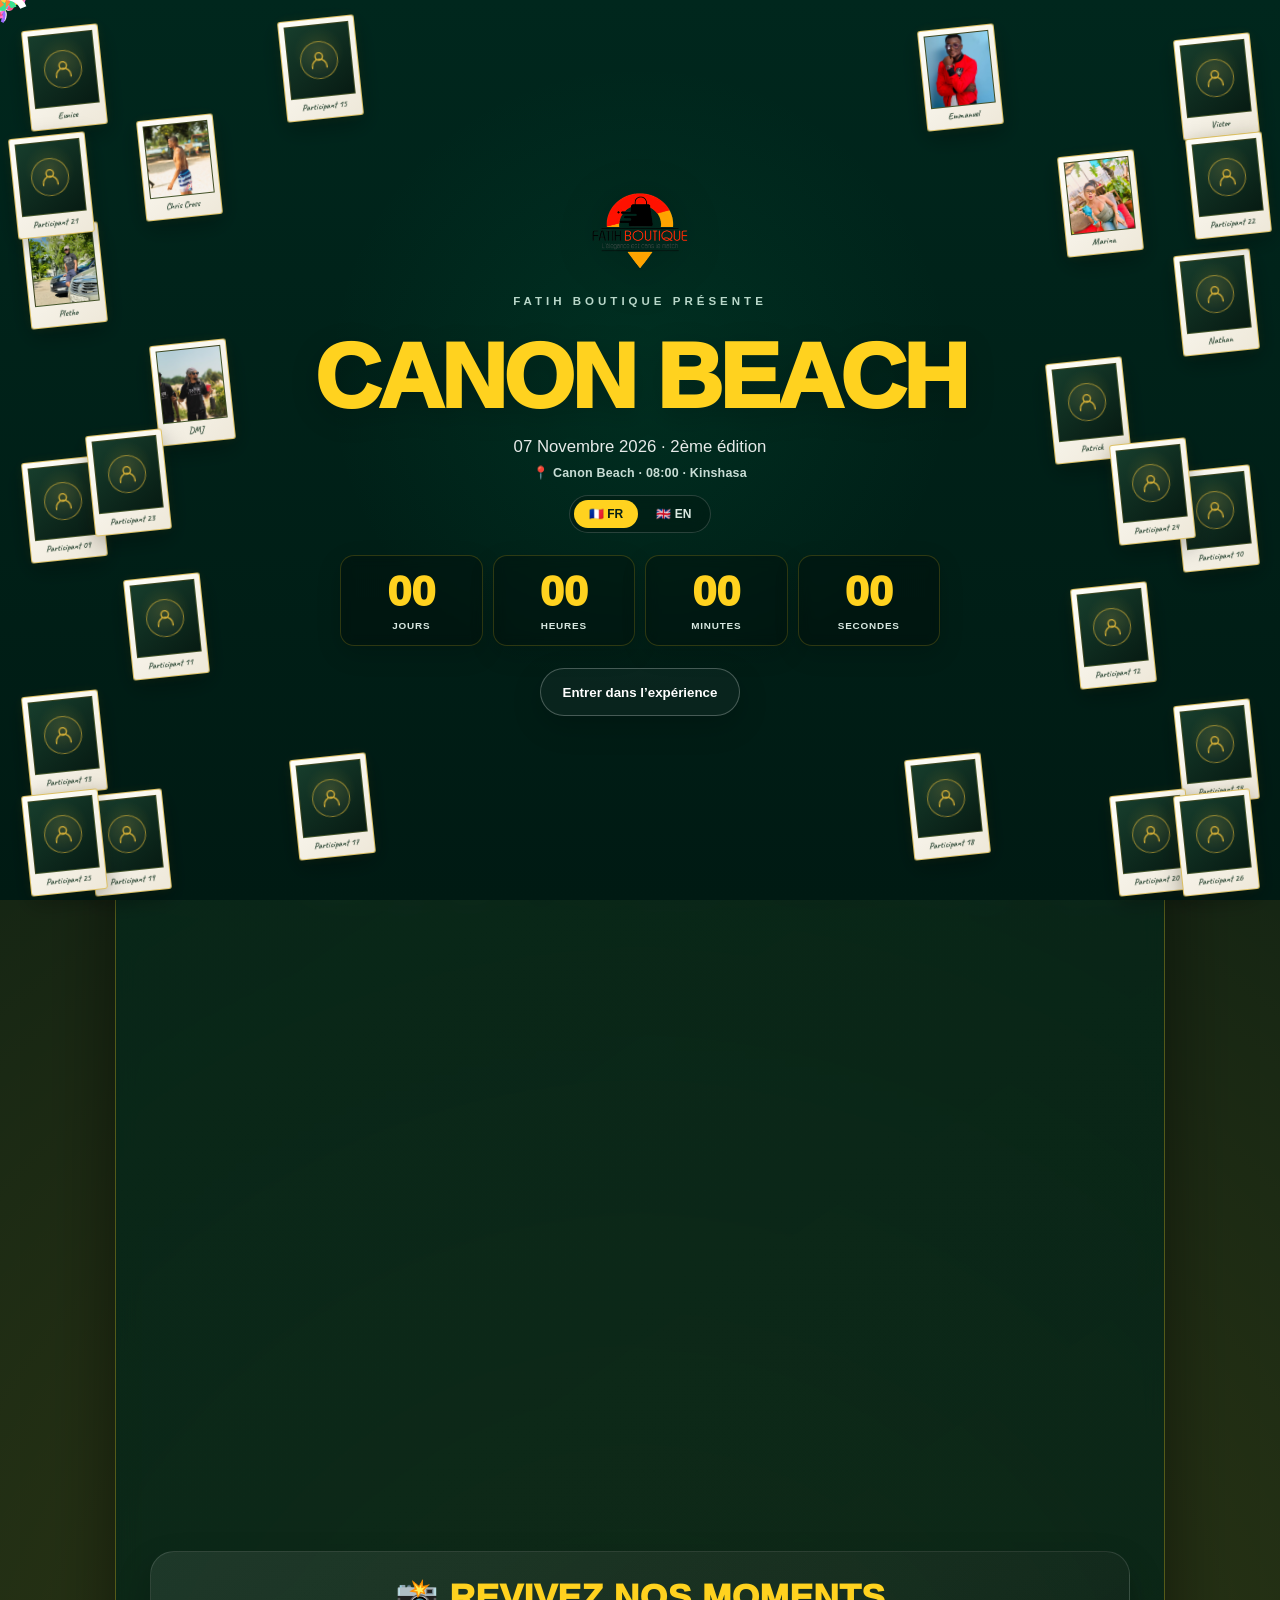
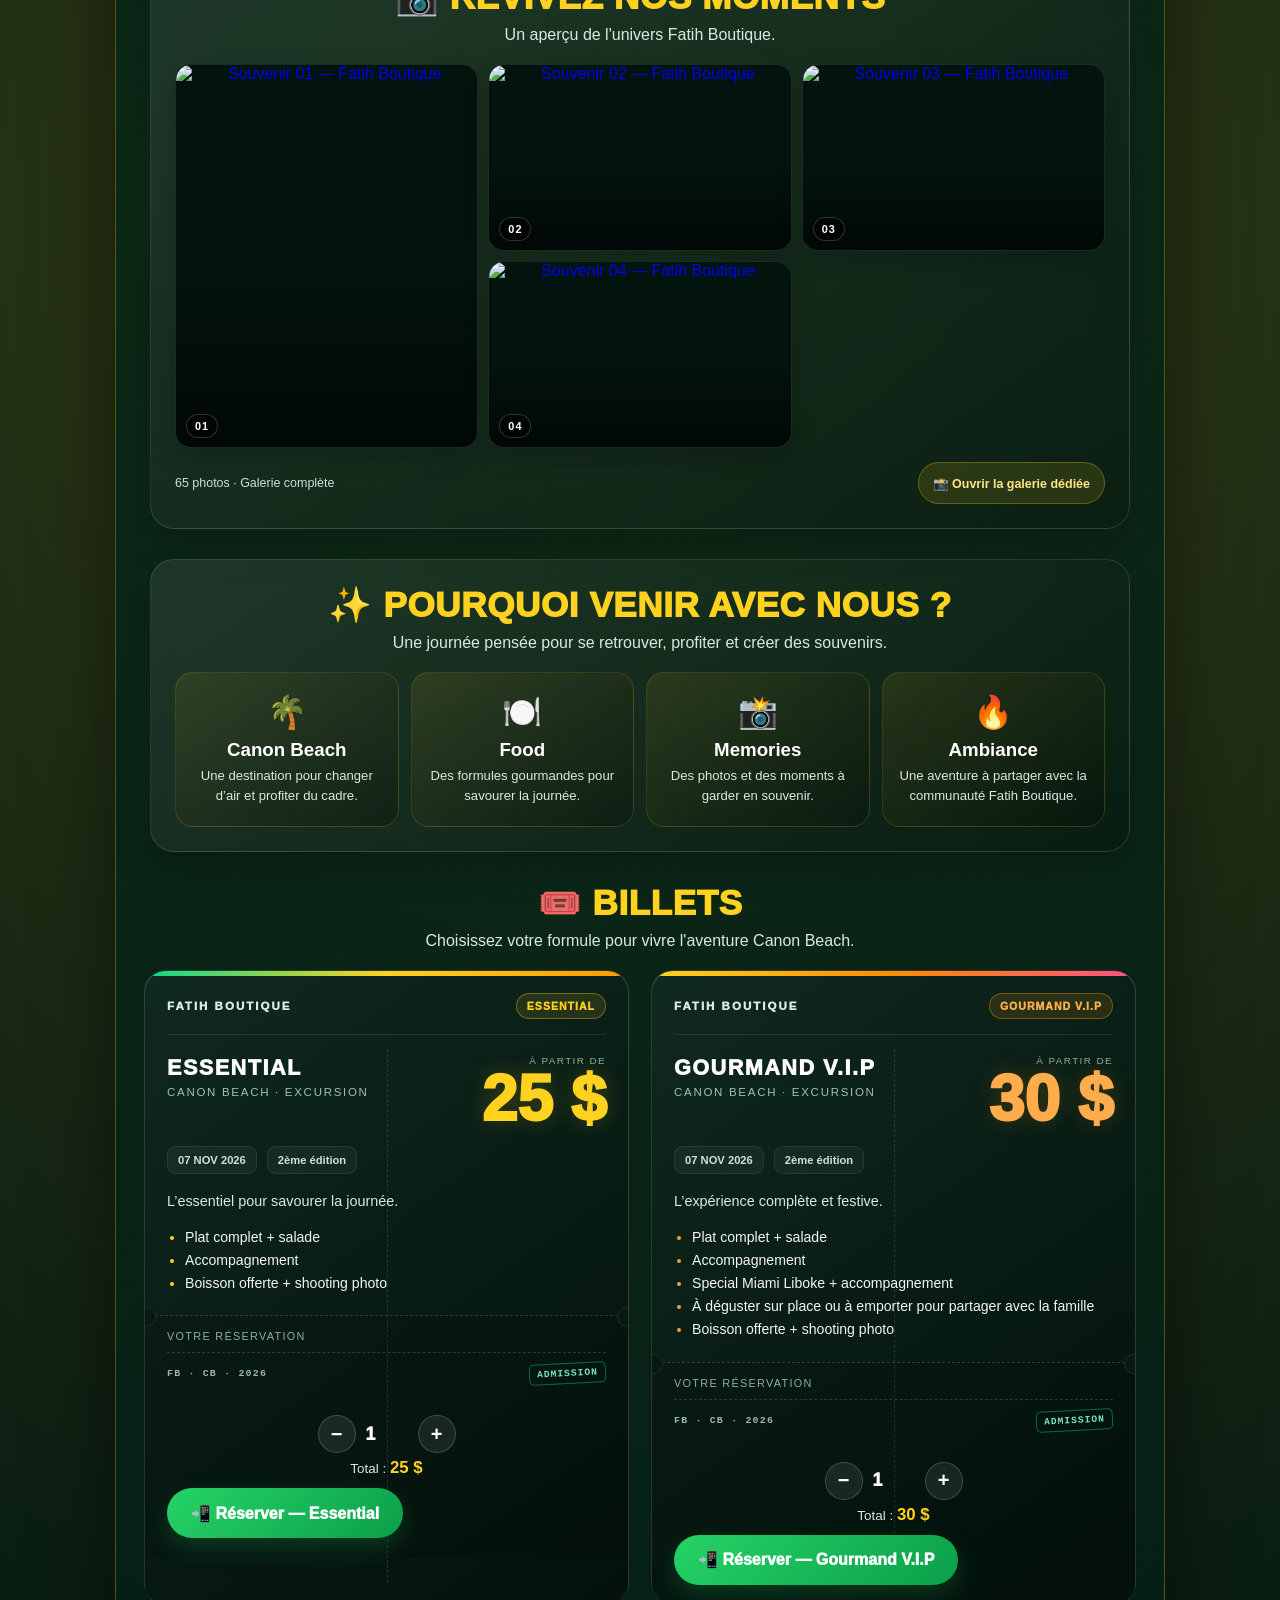
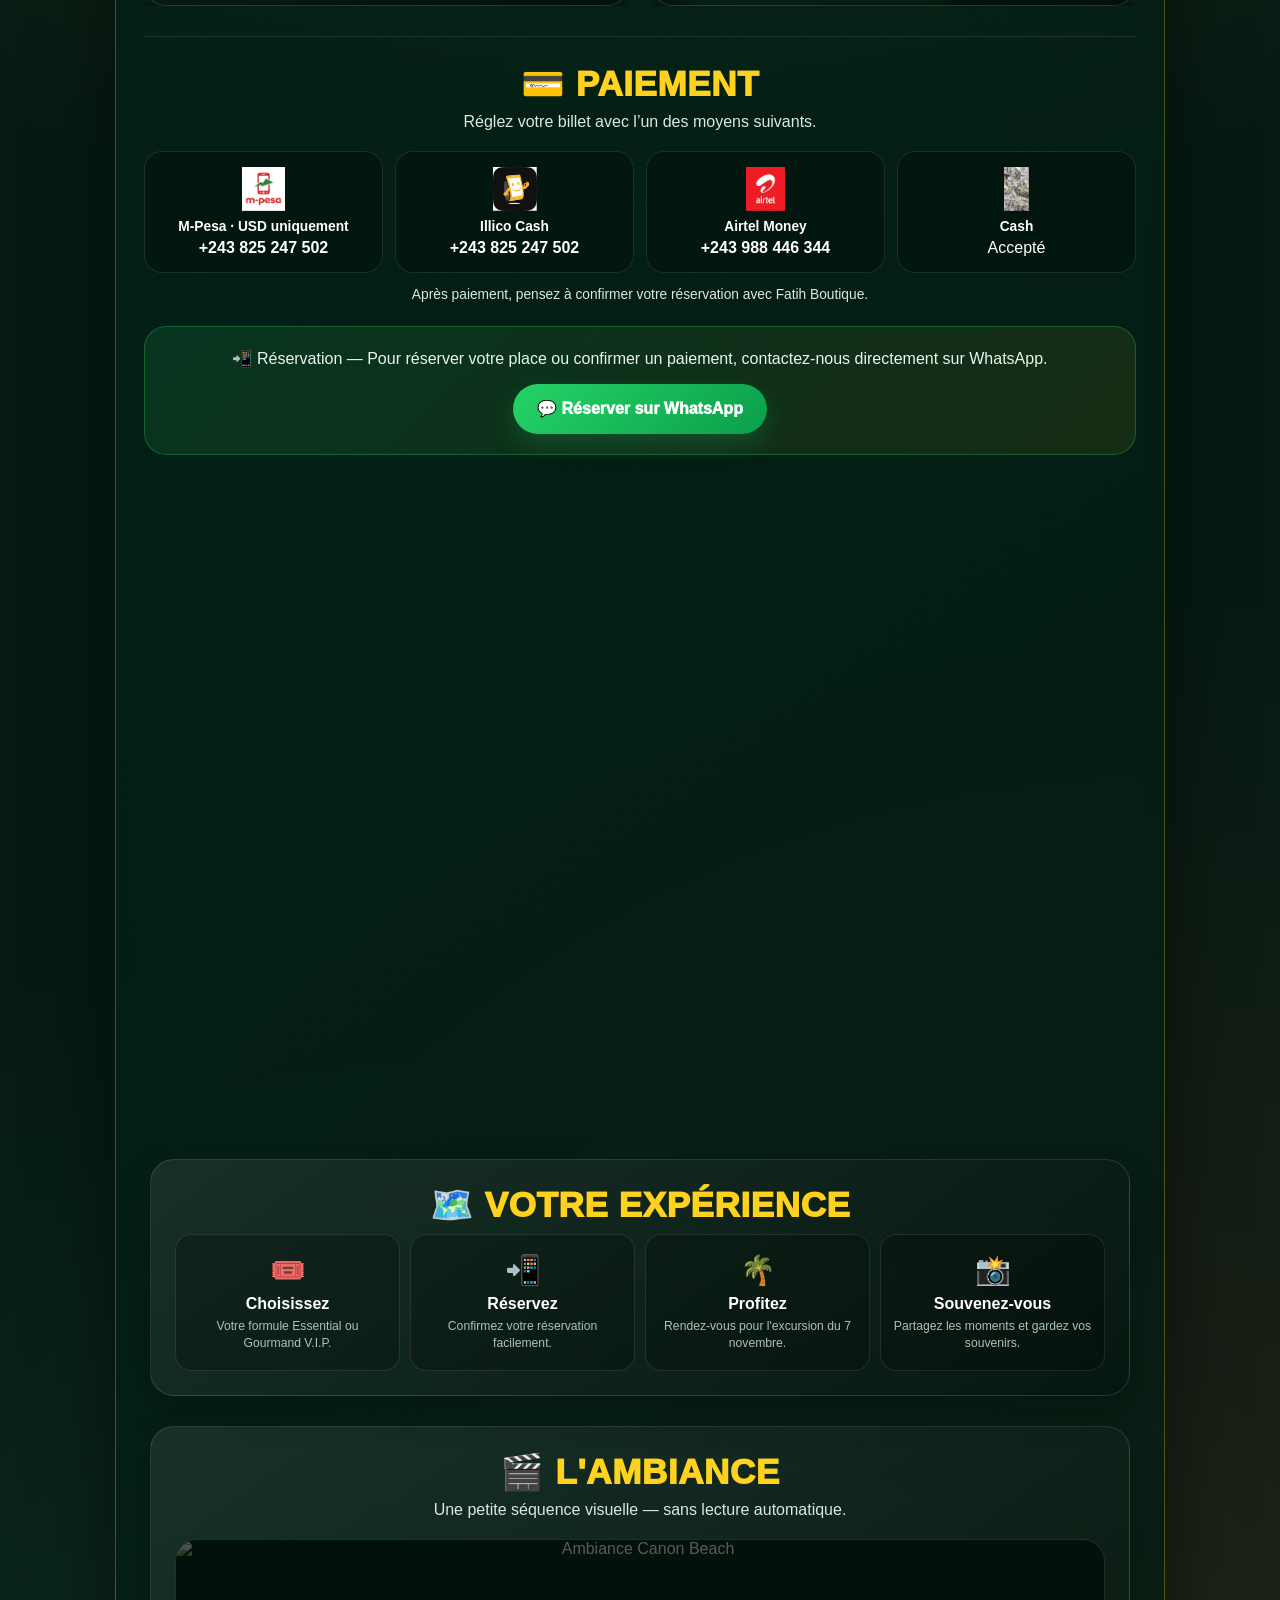
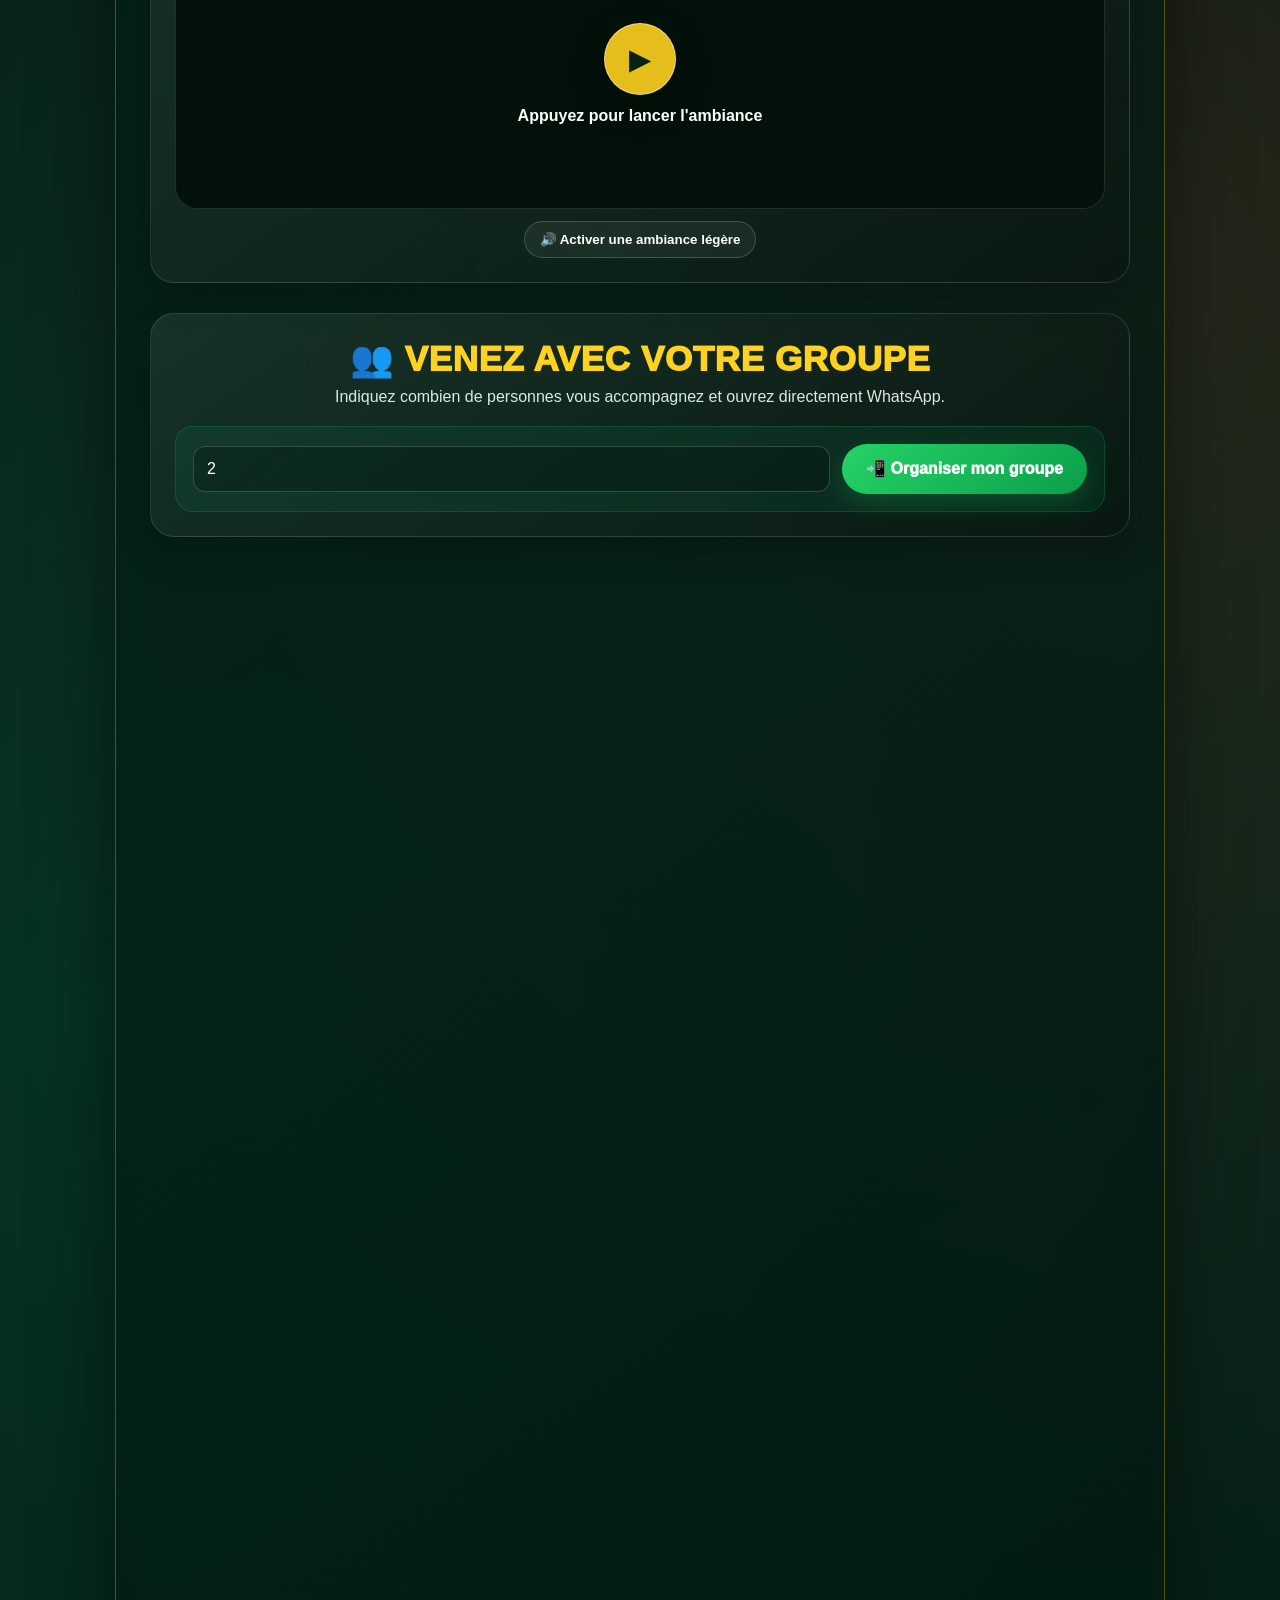
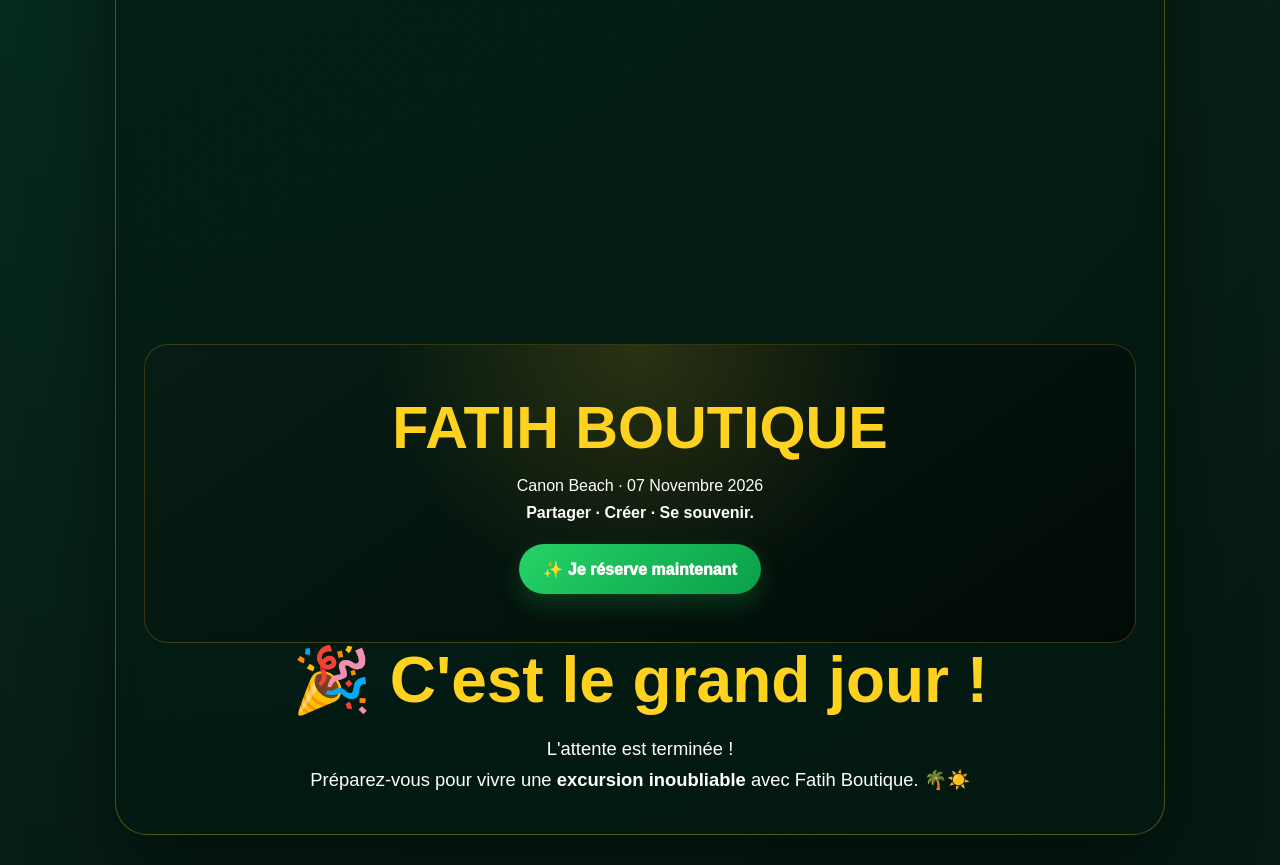
==== commit c5744cf7: "Enhance memory name styles and add click-to-zoom effect Updated styles for memory names and added cl" ====
--- a/index.html
+++ b/index.html
@@ -18,6 +18,7 @@
 
 
   <style>
+@import url('https://fonts.googleapis.com/css2?family=Caveat:wght@400;500;600;700&display=swap');
 *{margin:0;padding:0;box-sizing:border-box}
 html{scroll-behavior:smooth}
 body{font-family:"Segoe UI",Arial,sans-serif;min-height:100vh;color:#fff;overflow-x:hidden;background:#061a13}
@@ -448,7 +449,7 @@
 .memory-photo img{position:absolute;inset:0;width:100%;height:100%;object-fit:cover;display:block}
 .memory-placeholder{display:grid;place-items:center;width:38px;height:38px;border:1px solid rgba(212,175,55,.65);border-radius:50%;color:#d4af37;background:rgba(255,255,255,.035)}
 .memory-placeholder svg{width:22px;height:22px;stroke:currentColor;stroke-width:1.5;fill:none}
-.memory-name{display:block;margin-top:6px;font-family:Georgia,"Times New Roman",serif;font-size:clamp(9px,.8vw,12px);font-weight:700;letter-spacing:.025em;line-height:1.2;color:#24412e;overflow-wrap:anywhere;transition:color .6s ease,text-shadow .6s ease}
+.memory-name{display:block;margin-top:6px;font-family:"Caveat",cursive;font-size:clamp(13px,1.05vw,18px);font-weight:600;letter-spacing:0;line-height:1.2;color:#24412e;overflow-wrap:anywhere;transition:color .6s ease,text-shadow .6s ease}
 /* All cards stay in the outer gutters, never in the countdown's central area. */
 .memory-polaroid[data-position="left-1"]{top:1%;left:1.2%}
 .memory-polaroid[data-position="left-2"]{top:13%;left:2.2%}
@@ -819,6 +820,23 @@
  #memory-floaters .memory-polaroid[data-position="right-11"]{right:1%!important;top:72%!important}
  #memory-floaters .memory-polaroid[data-position="right-12"]{right:12%!important;top:79%!important}
  #memory-floaters .memory-polaroid[data-position="right-13"]{right:1%!important;top:86%!important}
+}
+
+
+
+/* REQUESTED UPDATE: click-to-zoom Polaroids and Caveat participant names */
+#memory-floaters .memory-polaroid.is-focused{
+  transform:translateY(-3px) rotate(0deg) scale(1.65)!important;
+  z-index:9999!important;
+}
+#memory-floaters .memory-polaroid.is-focused .memory-name{
+  font-family:"Caveat",cursive!important;
+  font-size:clamp(16px,1.35vw,22px)!important;
+}
+@media(max-width:700px){
+  #memory-floaters .memory-polaroid.is-focused{
+    transform:translateY(-3px) rotate(0deg) scale(1.45)!important;
+  }
 }
 
 </style>
@@ -2632,9 +2650,12 @@
     startConfetti();
   }
 
+  let clickedFrame = null;
+
   function clearFocus() {
     window.clearTimeout(focusTimer);
     activeFrame = null;
+    clickedFrame = null;
     stage.classList.remove('has-focus');
     frames.forEach(frame => {
       frame.classList.remove('is-focused');
@@ -2651,35 +2672,45 @@
       item.classList.toggle('is-focused', focused);
       item.setAttribute('aria-pressed', focused ? 'true' : 'false');
     });
-    // Keep the cinematic focus for at least 600 ms, then let it return smoothly.
     if (!persist) {
       focusTimer = window.setTimeout(() => {
-        if (activeFrame === frame) clearFocus();
+        if (activeFrame === frame && !clickedFrame) clearFocus();
       }, 600);
     }
   }
 
   frames.forEach(frame => {
     frame.addEventListener('pointerenter', event => {
-      if (event.pointerType === 'mouse' || event.pointerType === 'pen') {
+      if (!clickedFrame && (event.pointerType === 'mouse' || event.pointerType === 'pen')) {
         focusFrame(frame, true);
         const r=frame.getBoundingClientRect(); burstAt(r.left+r.width/2,r.top+r.height/2,46,true);
       }
     });
     frame.addEventListener('pointerleave', event => {
-      if ((event.pointerType === 'mouse' || event.pointerType === 'pen') && activeFrame === frame) clearFocus();
+      if (!clickedFrame && (event.pointerType === 'mouse' || event.pointerType === 'pen') && activeFrame === frame) clearFocus();
     });
-    frame.addEventListener('focus', () => focusFrame(frame, true));
-    frame.addEventListener('blur', () => { if (activeFrame === frame) clearFocus(); });
+    frame.addEventListener('focus', () => {
+      if (!clickedFrame) focusFrame(frame, true);
+    });
+    frame.addEventListener('blur', () => {
+      if (!clickedFrame && activeFrame === frame) clearFocus();
+    });
     frame.addEventListener('pointerdown', event => {
-      focusFrame(frame);
       if(event.pointerType==='touch'){const r=frame.getBoundingClientRect();burstAt(r.left+r.width/2,r.top+r.height/2,38,true);}
     });
-    frame.addEventListener('click', () => focusFrame(frame));
+    frame.addEventListener('click', () => {
+      if (clickedFrame === frame) {
+        clearFocus();
+      } else {
+        clickedFrame = frame;
+        focusFrame(frame, true);
+        const r=frame.getBoundingClientRect();
+        burstAt(r.left+r.width/2,r.top+r.height/2,46,true);
+      }
+    });
     frame.addEventListener('pointercancel', clearFocus);
     frame.addEventListener('keydown', event => {
       if (event.key === 'Escape') clearFocus();
-      if (event.key === 'Enter' || event.key === ' ') focusFrame(frame);
     });
   });
 
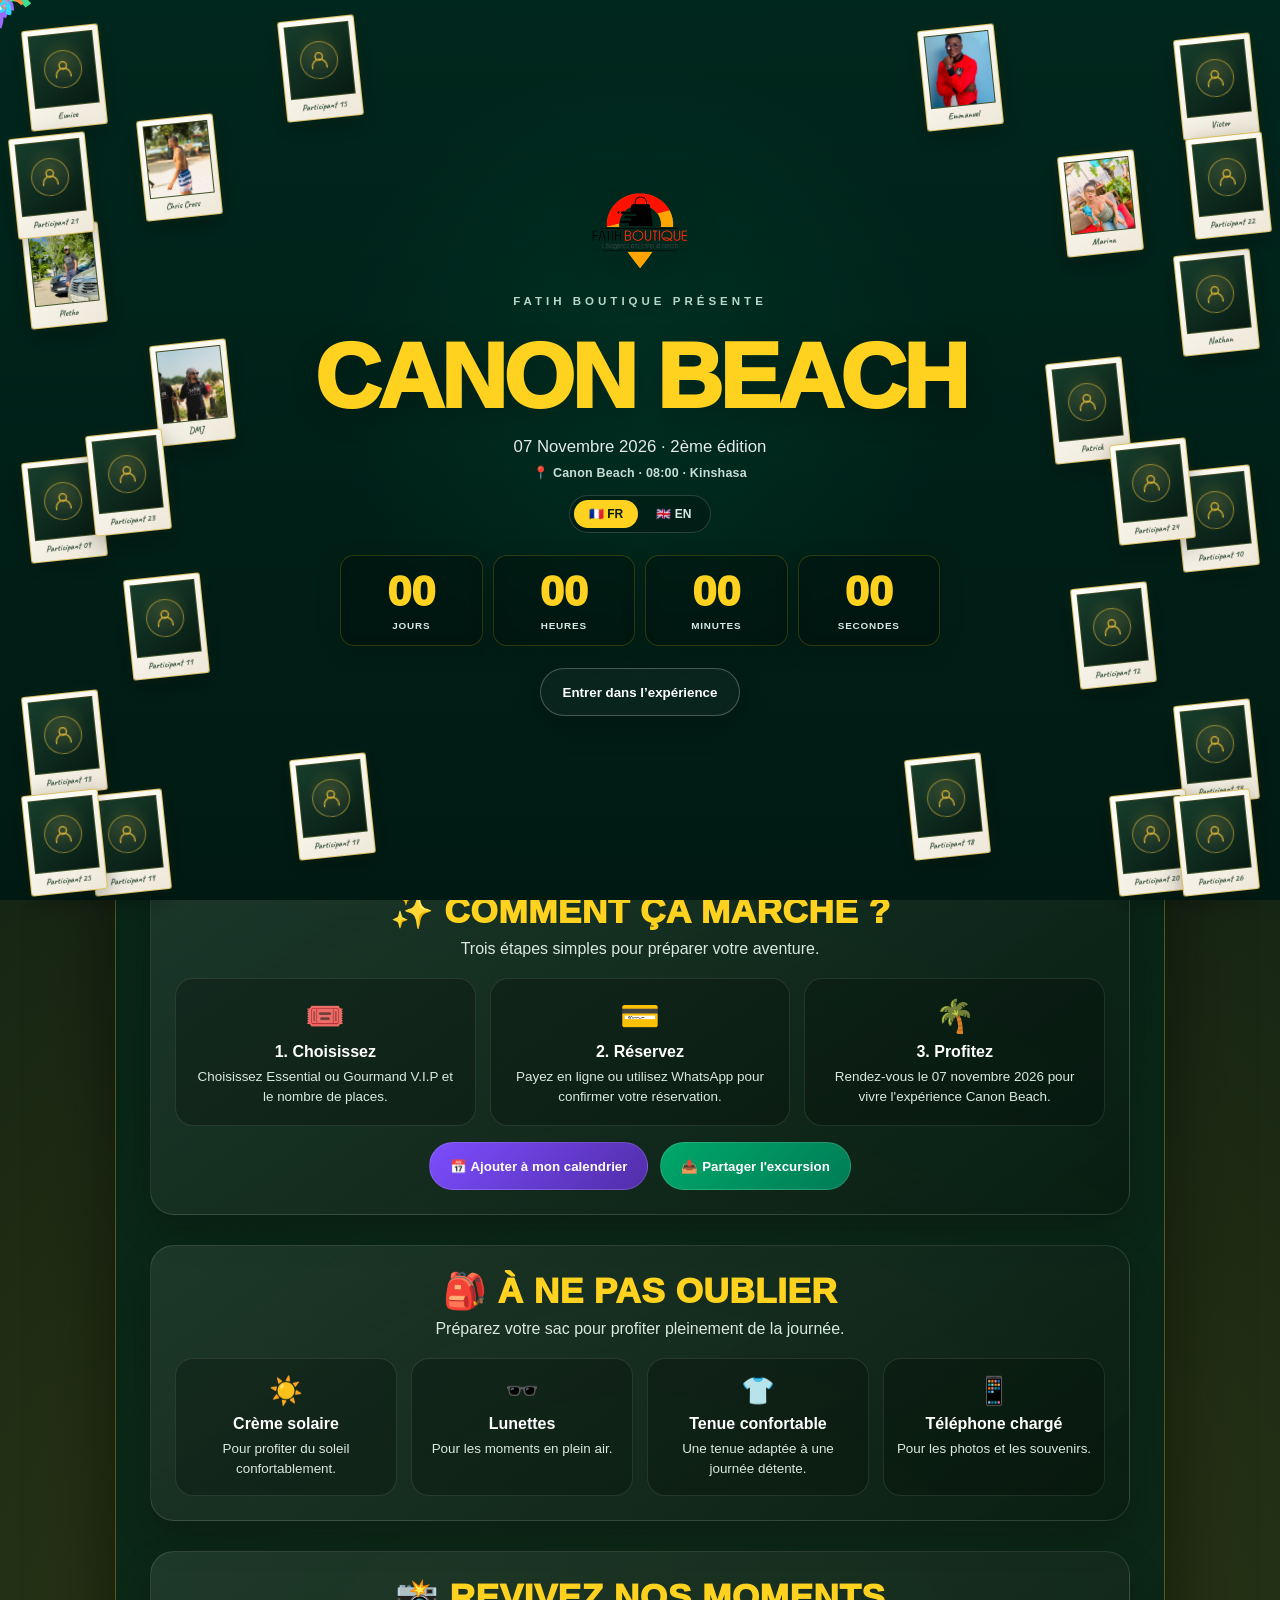
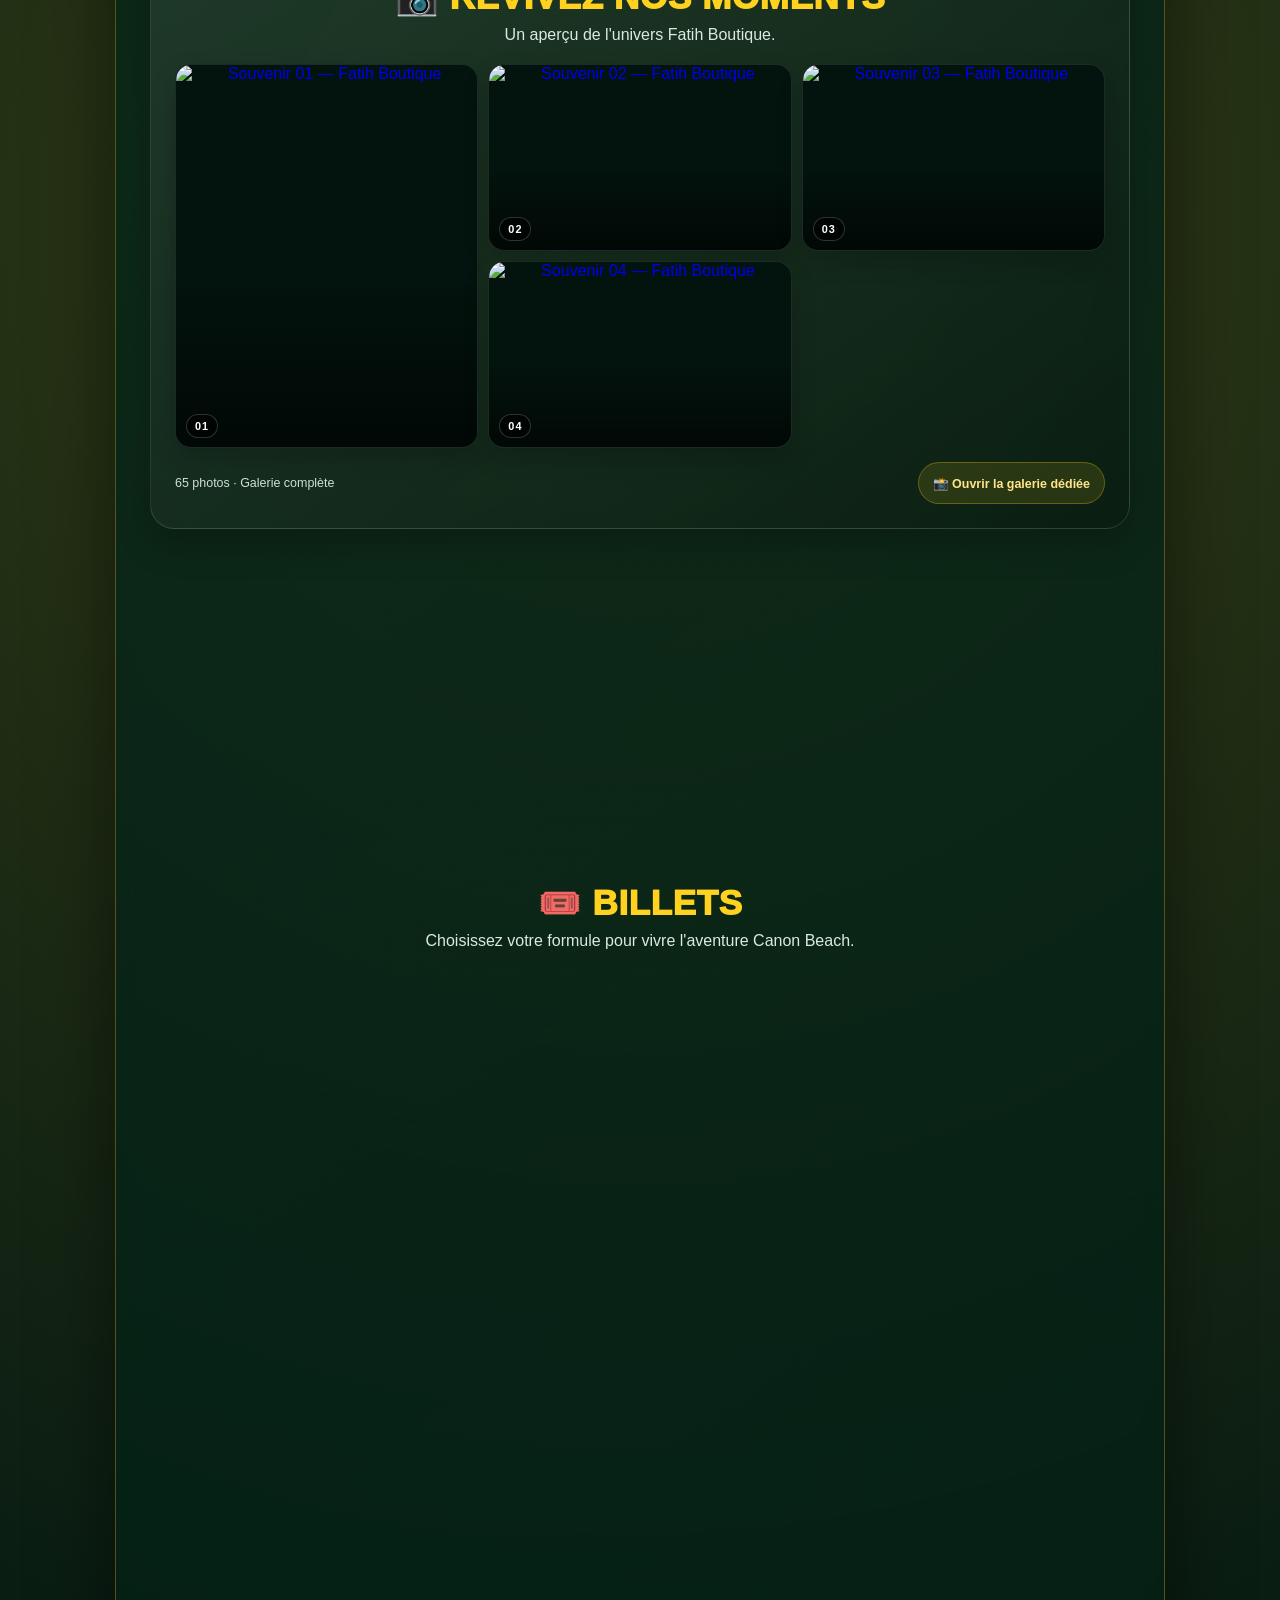
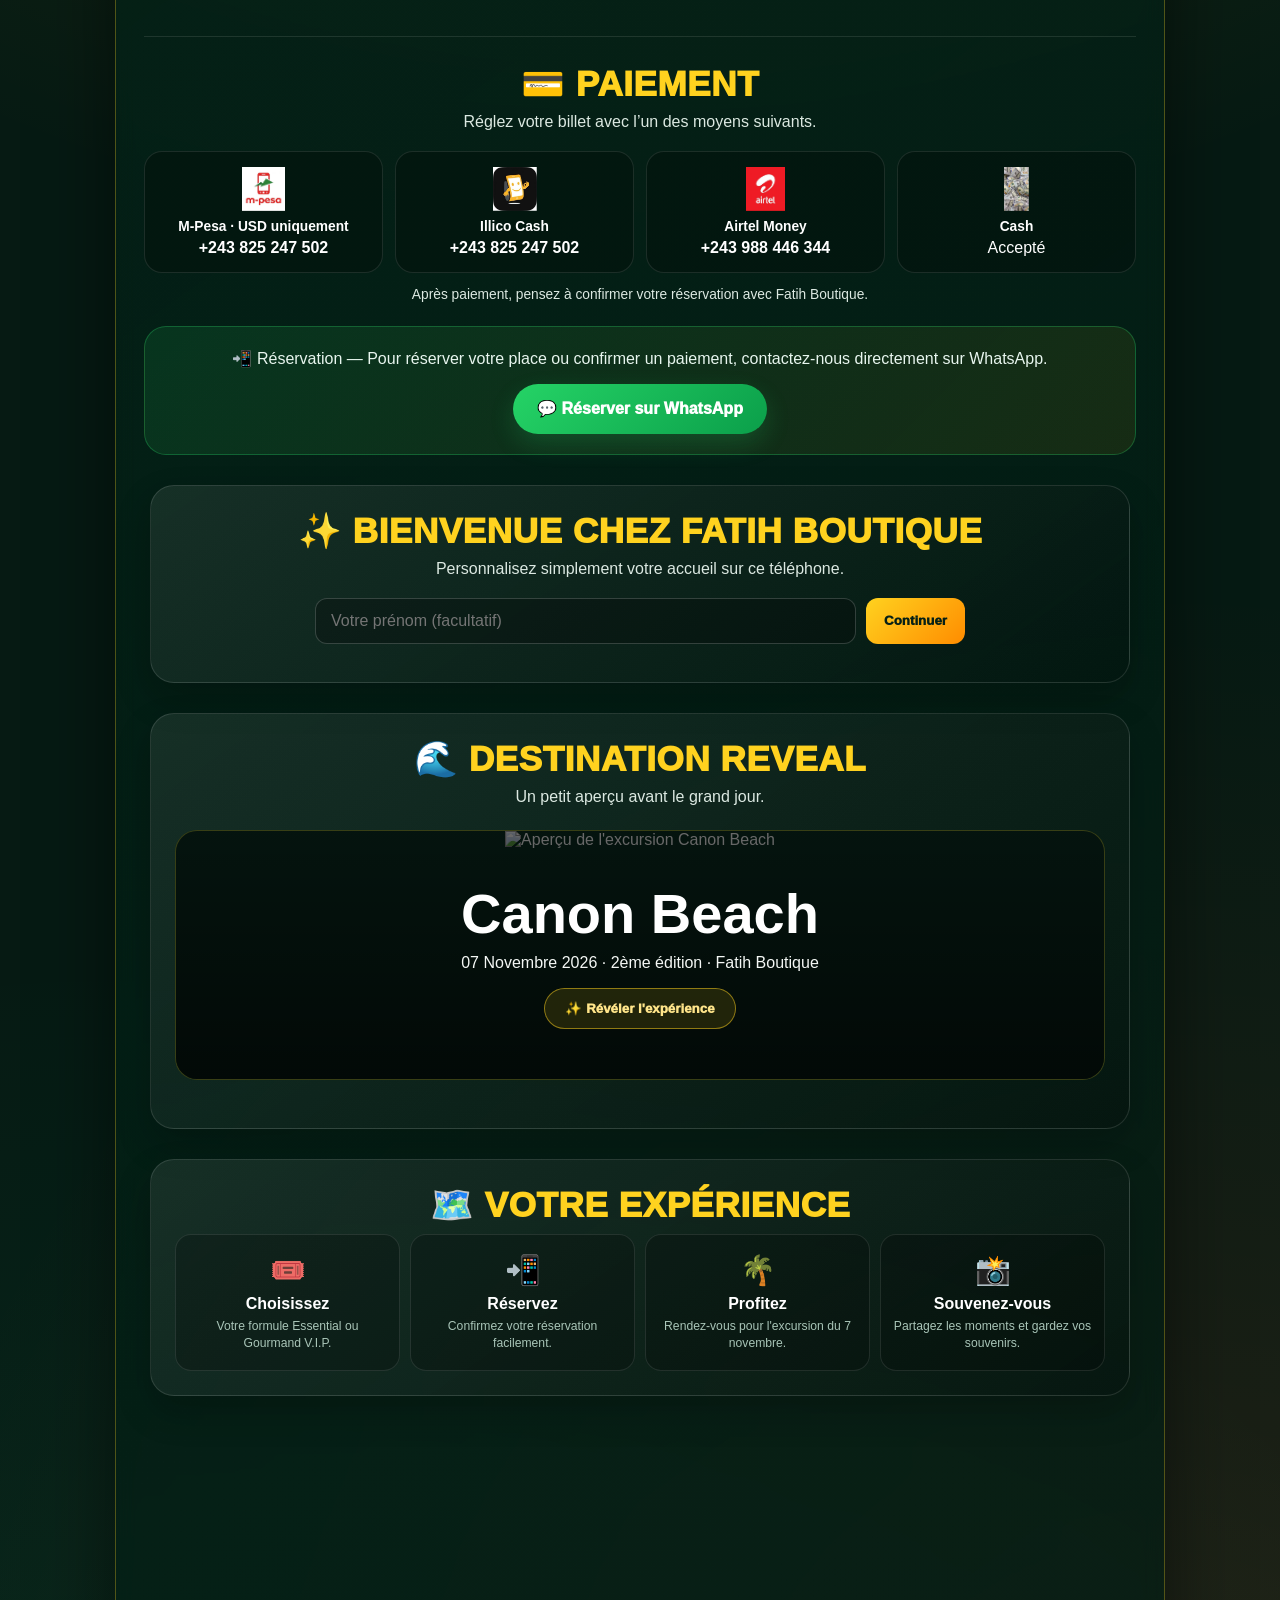
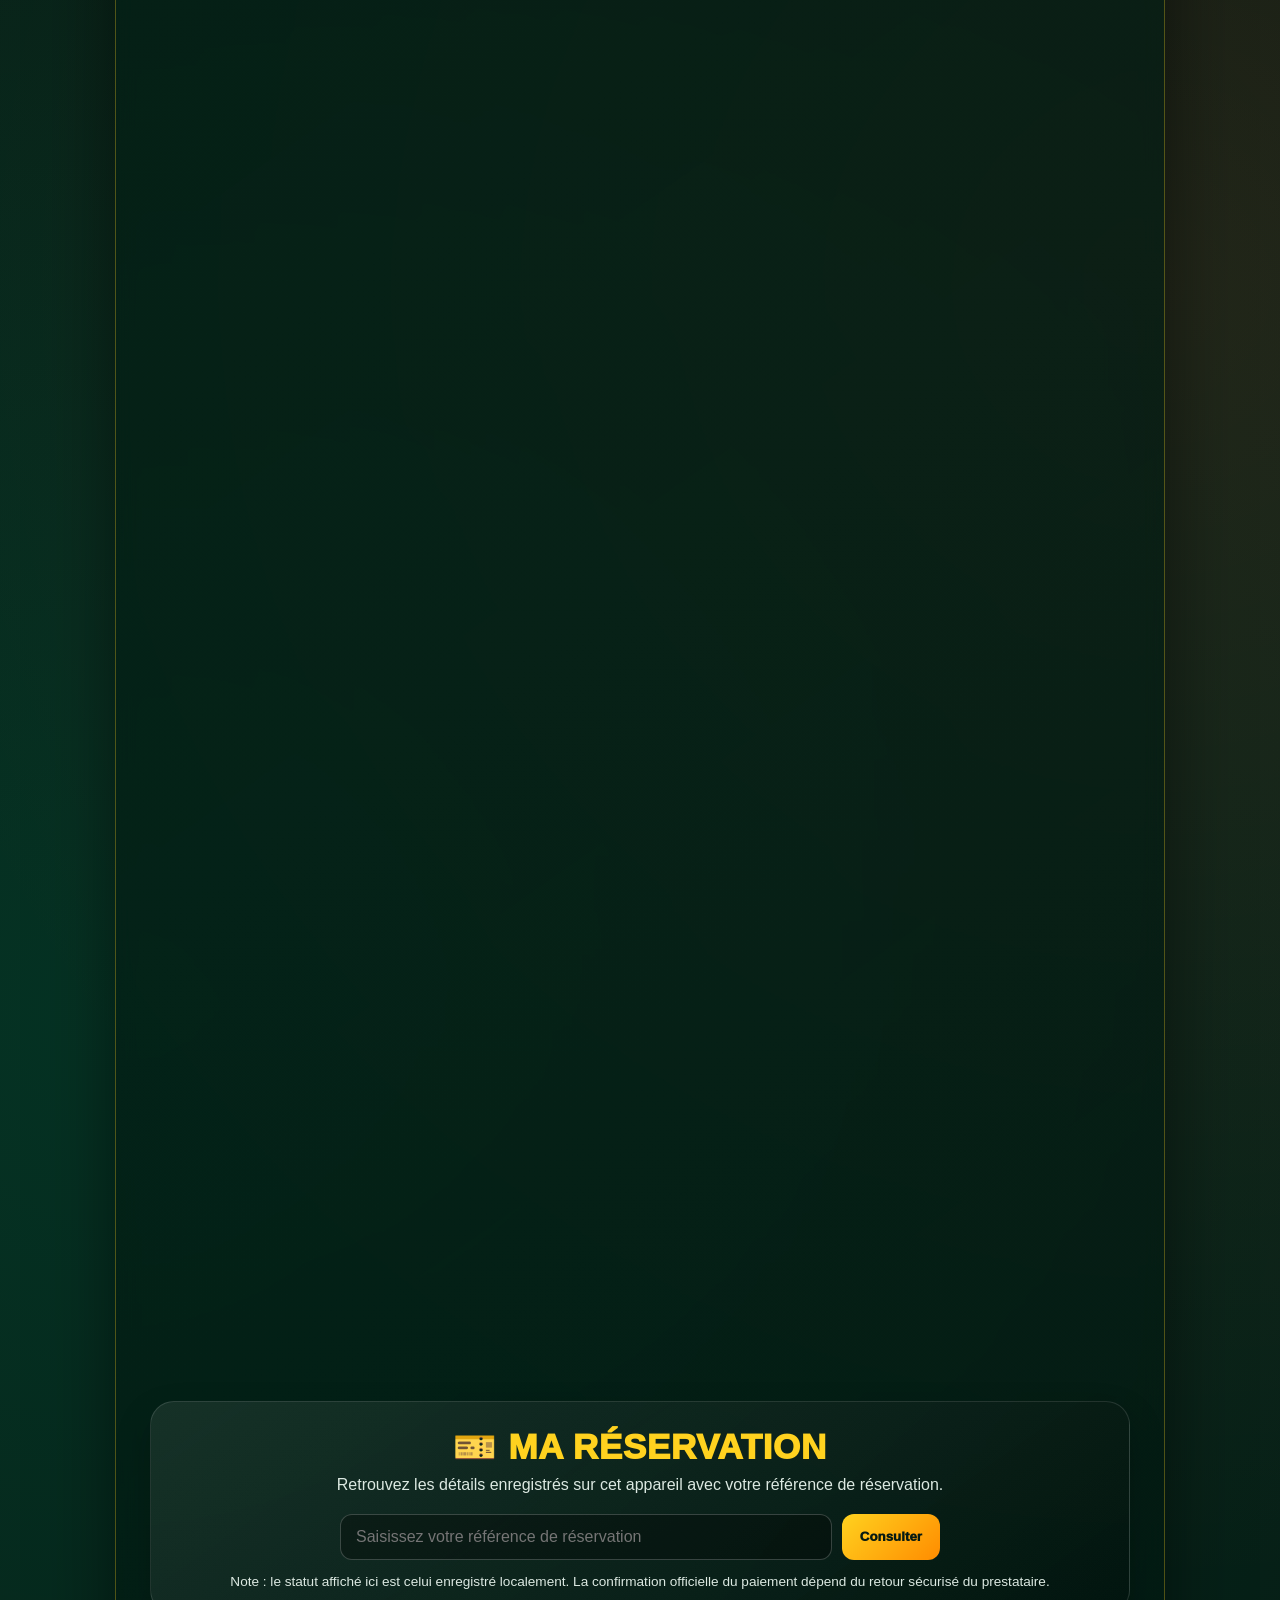
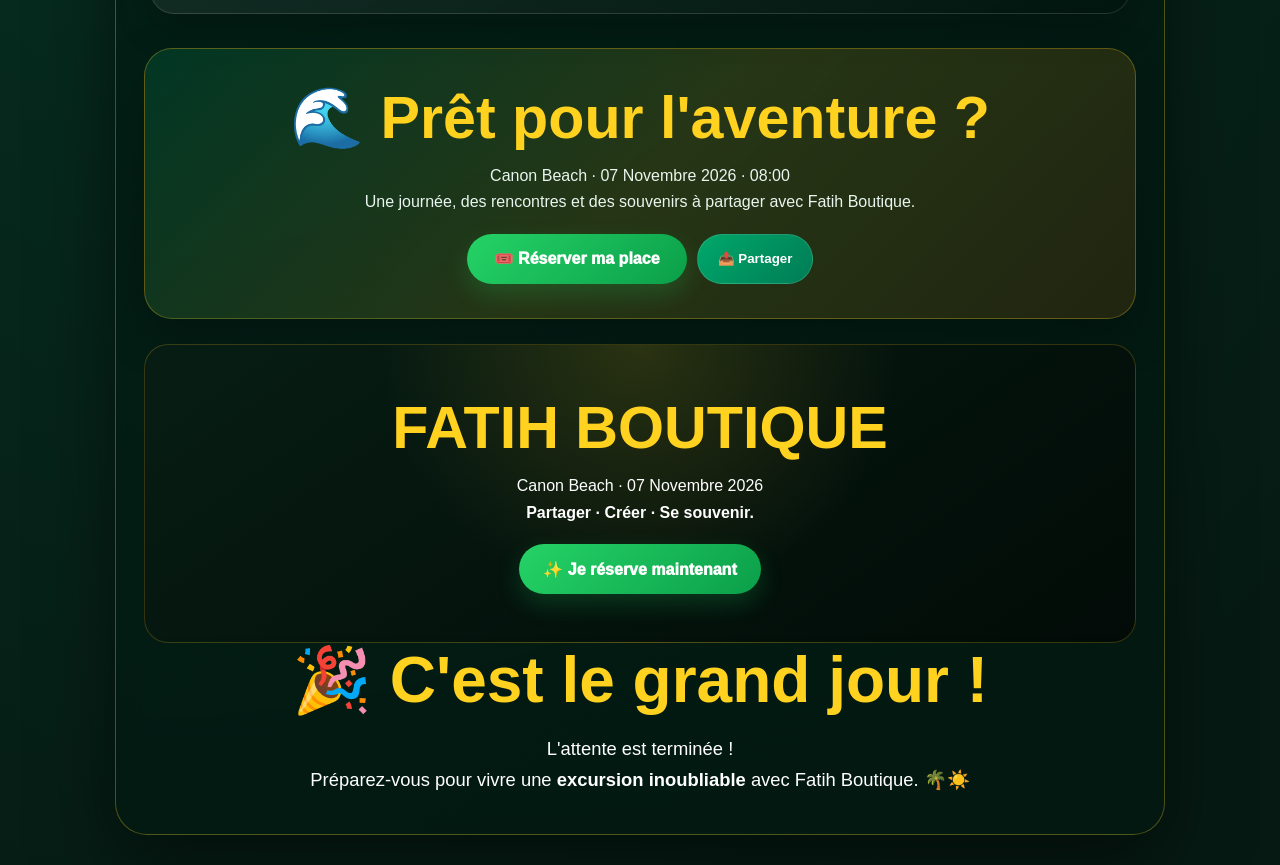
==== commit 83287cfd: "Update index.html" ====
--- a/index.html
+++ b/index.html
@@ -824,18 +824,46 @@
 
 
 
-/* REQUESTED UPDATE: click-to-zoom Polaroids and Caveat participant names */
+/* REQUESTED UPDATE: stable dramatic click-to-zoom Polaroids and Caveat participant names */
+#memory-floaters{isolation:isolate}
+#memory-floaters.has-focus{z-index:100000!important}
+#memory-floaters .memory-polaroid{backface-visibility:hidden;-webkit-backface-visibility:hidden}
+#memory-floaters .memory-polaroid.is-focused{will-change:transform,width;pointer-events:auto;animation:none!important;scale:1!important}
 #memory-floaters .memory-polaroid.is-focused{
-  transform:translateY(-3px) rotate(0deg) scale(1.65)!important;
-  z-index:9999!important;
+  position:fixed!important;
+  top:50vh!important;
+  left:50vw!important;
+  right:auto!important;
+  bottom:auto!important;
+  width:min( min(72vw, 560px), calc((100vh - 36px) * 0.78) )!important;
+  max-width:calc(100vw - 32px)!important;
+  max-height:calc(100vh - 36px)!important;
+  box-sizing:border-box!important;
+  transform:translate(-50%,-50%) rotate(0deg) scale(1)!important;
+  transform-origin:center center!important;
+  z-index:99999!important;
+  animation:none!important;
+  filter:none!important;
+  opacity:1!important;
+  box-shadow:0 0 0 2px rgba(255,255,255,.95),0 0 0 7px rgba(212,175,55,.85),0 24px 80px rgba(0,0,0,.72)!important;
+  transition:width .38s cubic-bezier(.2,.8,.2,1),box-shadow .38s ease!important;
 }
 #memory-floaters .memory-polaroid.is-focused .memory-name{
   font-family:"Caveat",cursive!important;
-  font-size:clamp(16px,1.35vw,22px)!important;
+  font-size:clamp(24px,3vw,38px)!important;
+}
+#memory-floaters.has-focus .memory-polaroid:not(.is-focused){
+  filter:blur(1.5px) brightness(.58) saturate(.8)!important;
+  opacity:.72!important;
 }
 @media(max-width:700px){
   #memory-floaters .memory-polaroid.is-focused{
-    transform:translateY(-3px) rotate(0deg) scale(1.45)!important;
+    width:min(82vw, 420px, calc((100vh - 28px) * 0.78))!important;
+    max-width:calc(100vw - 24px)!important;
+    max-height:calc(100vh - 28px)!important;
+  }
+  #memory-floaters .memory-polaroid.is-focused .memory-name{
+    font-size:clamp(23px,6vw,34px)!important;
   }
 }
 
@@ -2663,7 +2691,7 @@
     });
   }
 
-  function focusFrame(frame, persist = false) {
+  function focusFrame(frame) {
     window.clearTimeout(focusTimer);
     activeFrame = frame;
     stage.classList.add('has-focus');
@@ -2672,50 +2700,47 @@
       item.classList.toggle('is-focused', focused);
       item.setAttribute('aria-pressed', focused ? 'true' : 'false');
     });
-    if (!persist) {
-      focusTimer = window.setTimeout(() => {
-        if (activeFrame === frame && !clickedFrame) clearFocus();
-      }, 600);
-    }
   }
 
   frames.forEach(frame => {
+    // Hover only triggers confetti. It no longer changes the frame's position,
+    // preventing hover/leave events from fighting the click-to-zoom animation.
     frame.addEventListener('pointerenter', event => {
-      if (!clickedFrame && (event.pointerType === 'mouse' || event.pointerType === 'pen')) {
-        focusFrame(frame, true);
-        const r=frame.getBoundingClientRect(); burstAt(r.left+r.width/2,r.top+r.height/2,46,true);
+      if (event.pointerType === 'mouse' || event.pointerType === 'pen') {
+        const r = frame.getBoundingClientRect();
+        burstAt(r.left + r.width / 2, r.top + r.height / 2, 28, true);
       }
     });
-    frame.addEventListener('pointerleave', event => {
-      if (!clickedFrame && (event.pointerType === 'mouse' || event.pointerType === 'pen') && activeFrame === frame) clearFocus();
+
+    frame.addEventListener('pointerdown', event => {
+      if (event.pointerType === 'touch') {
+        const r = frame.getBoundingClientRect();
+        burstAt(r.left + r.width / 2, r.top + r.height / 2, 38, true);
+      }
     });
-    frame.addEventListener('focus', () => {
-      if (!clickedFrame) focusFrame(frame, true);
-    });
-    frame.addEventListener('blur', () => {
-      if (!clickedFrame && activeFrame === frame) clearFocus();
-    });
-    frame.addEventListener('pointerdown', event => {
-      if(event.pointerType==='touch'){const r=frame.getBoundingClientRect();burstAt(r.left+r.width/2,r.top+r.height/2,38,true);}
-    });
-    frame.addEventListener('click', () => {
+
+    frame.addEventListener('click', event => {
+      event.stopPropagation();
       if (clickedFrame === frame) {
         clearFocus();
       } else {
         clickedFrame = frame;
-        focusFrame(frame, true);
-        const r=frame.getBoundingClientRect();
-        burstAt(r.left+r.width/2,r.top+r.height/2,46,true);
+        focusFrame(frame);
+        const r = frame.getBoundingClientRect();
+        burstAt(r.left + r.width / 2, r.top + r.height / 2, 46, true);
       }
     });
-    frame.addEventListener('pointercancel', clearFocus);
+
     frame.addEventListener('keydown', event => {
       if (event.key === 'Escape') clearFocus();
     });
   });
 
   document.addEventListener('pointerdown', event => {
-    if (!stage.contains(event.target)) clearFocus();
+    if (clickedFrame && !stage.contains(event.target)) clearFocus();
+  });
+  document.addEventListener('keydown', event => {
+    if (event.key === 'Escape' && clickedFrame) clearFocus();
   });
   document.addEventListener('visibilitychange', () => {
     if (document.hidden) { clearFocus(); stopConfetti(); }
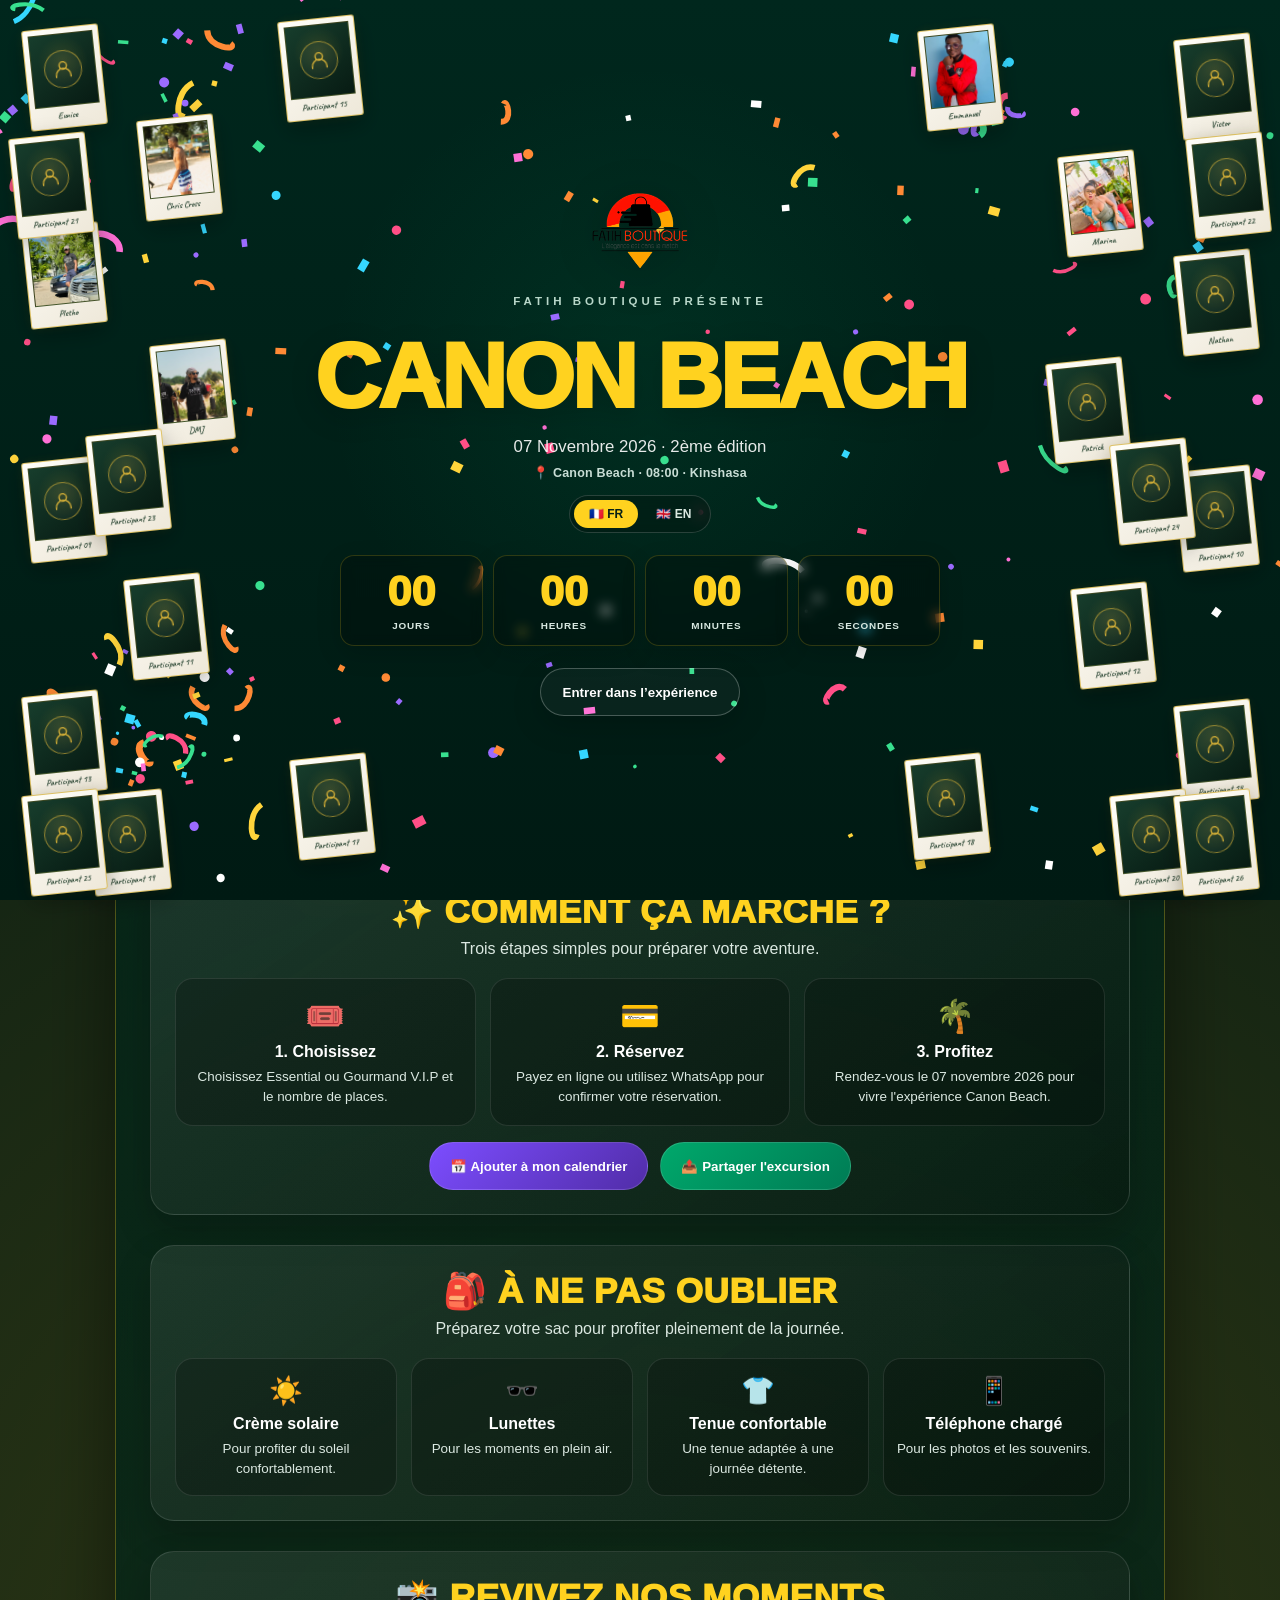
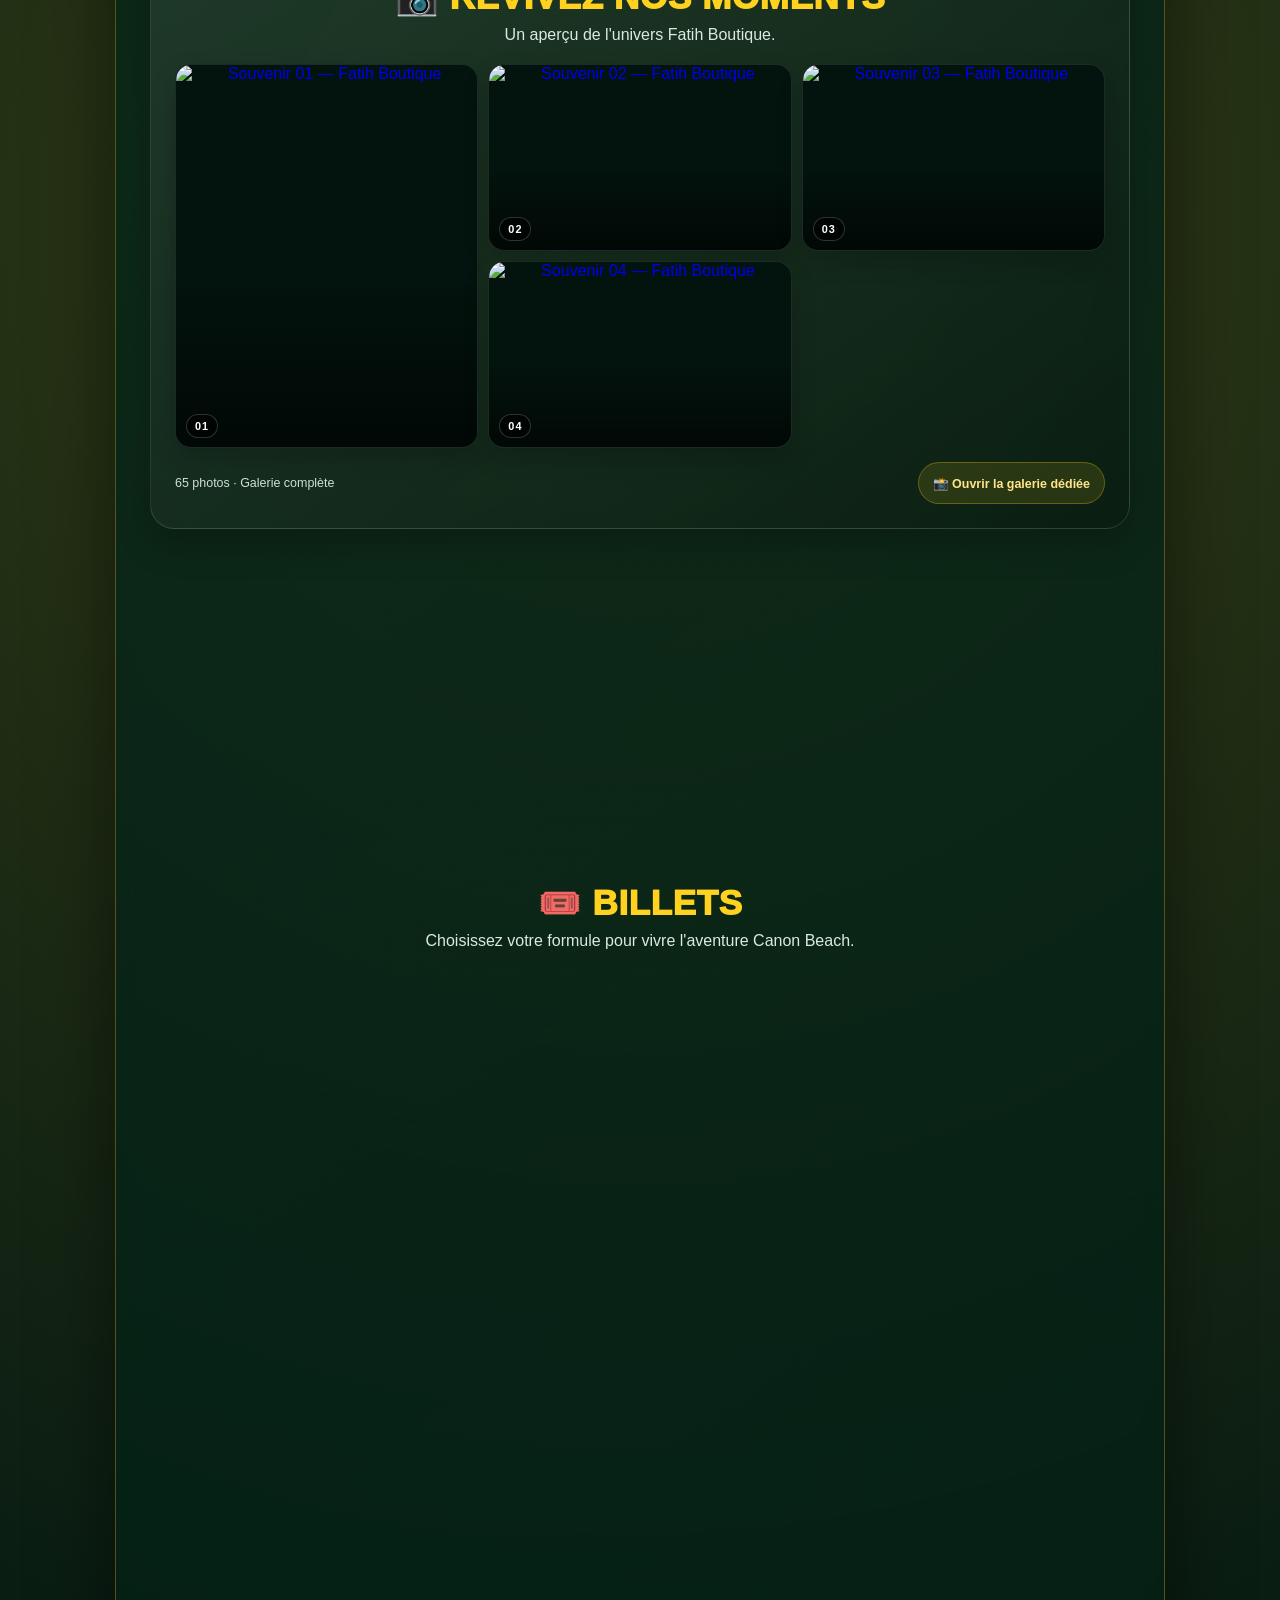
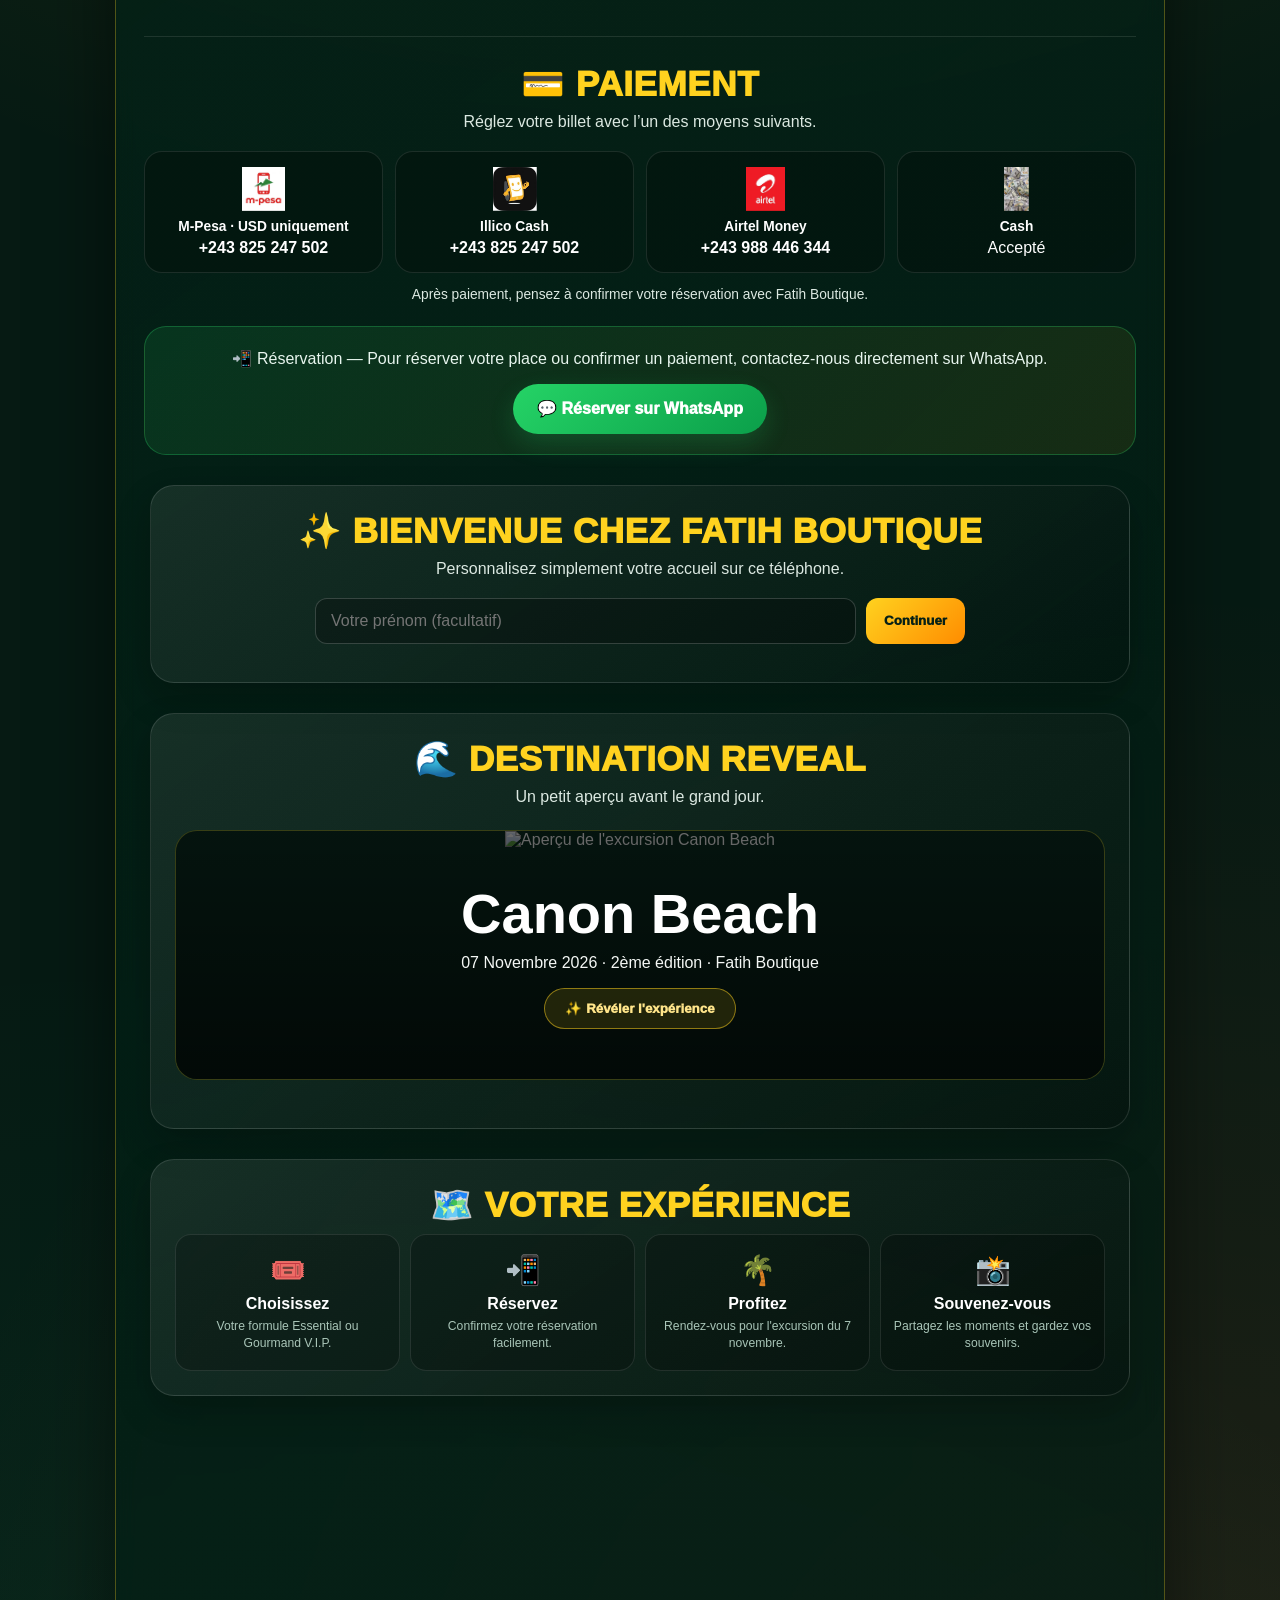
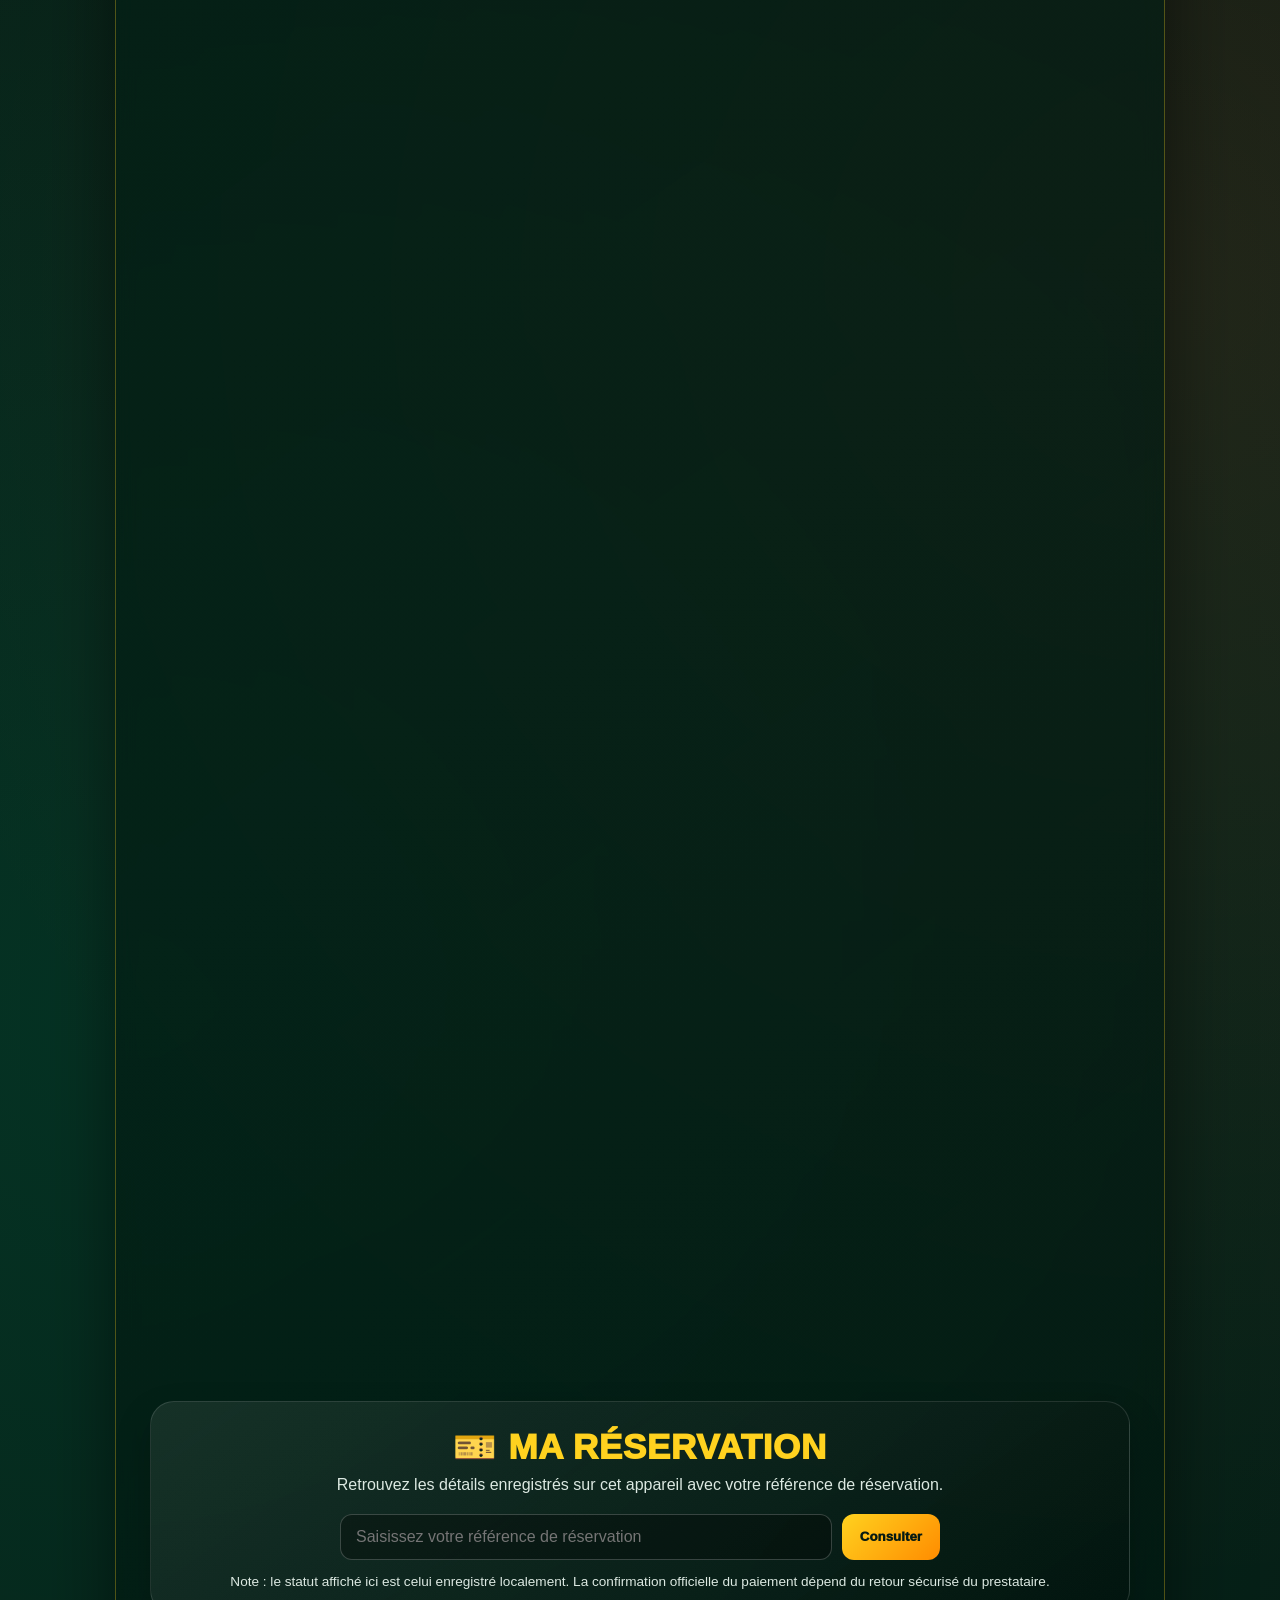
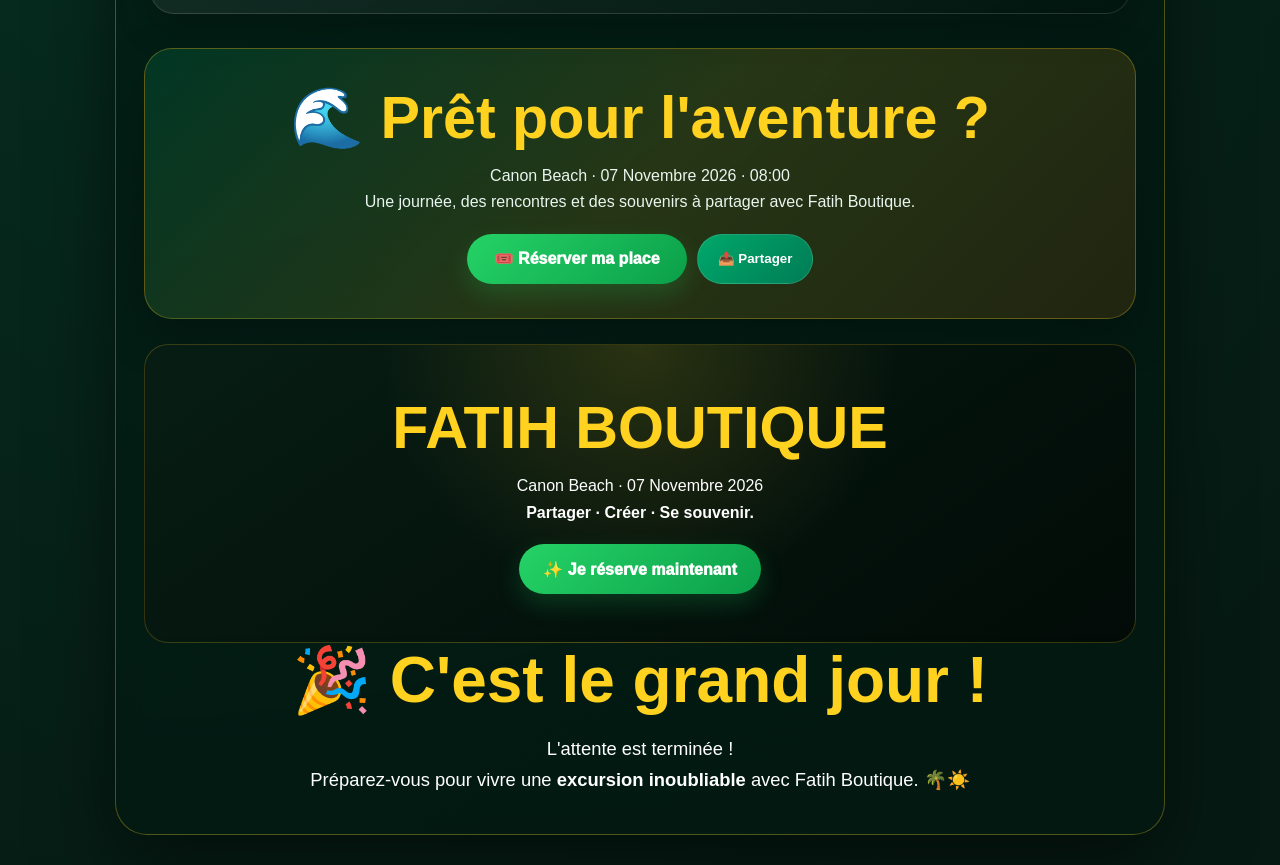
==== commit 3a070ad8: "Enhance click-to-zoom functionality for polaroids Refactor focus handling for memory polaroids with " ====
--- a/index.html
+++ b/index.html
@@ -828,14 +828,14 @@
 #memory-floaters{isolation:isolate}
 #memory-floaters.has-focus{z-index:100000!important}
 #memory-floaters .memory-polaroid{backface-visibility:hidden;-webkit-backface-visibility:hidden}
-#memory-floaters .memory-polaroid.is-focused{will-change:transform,width;pointer-events:auto;animation:none!important;scale:1!important}
+#memory-floaters .memory-polaroid.is-focused{will-change:transform,top,left,width;pointer-events:auto;animation:none!important;scale:1!important}
 #memory-floaters .memory-polaroid.is-focused{
   position:fixed!important;
   top:50vh!important;
   left:50vw!important;
   right:auto!important;
   bottom:auto!important;
-  width:min( min(72vw, 560px), calc((100vh - 36px) * 0.78) )!important;
+  width:min(72vw,560px,calc((100vh - 36px) * .78))!important;
   max-width:calc(100vw - 32px)!important;
   max-height:calc(100vh - 36px)!important;
   box-sizing:border-box!important;
@@ -846,7 +846,7 @@
   filter:none!important;
   opacity:1!important;
   box-shadow:0 0 0 2px rgba(255,255,255,.95),0 0 0 7px rgba(212,175,55,.85),0 24px 80px rgba(0,0,0,.72)!important;
-  transition:width .38s cubic-bezier(.2,.8,.2,1),box-shadow .38s ease!important;
+  transition:top .72s cubic-bezier(.22,1,.36,1),left .72s cubic-bezier(.22,1,.36,1),width .72s cubic-bezier(.22,1,.36,1),transform .72s cubic-bezier(.22,1,.36,1),box-shadow .55s ease!important;
 }
 #memory-floaters .memory-polaroid.is-focused .memory-name{
   font-family:"Caveat",cursive!important;
@@ -2679,69 +2679,118 @@
   }
 
   let clickedFrame = null;
-
-  function clearFocus() {
-    window.clearTimeout(focusTimer);
-    activeFrame = null;
-    clickedFrame = null;
-    stage.classList.remove('has-focus');
-    frames.forEach(frame => {
-      frame.classList.remove('is-focused');
-      frame.setAttribute('aria-pressed', 'false');
-    });
-  }
+  let suppressNextClick = false;
+  let focusAnimation = null;
 
   function focusFrame(frame) {
-    window.clearTimeout(focusTimer);
+    if (clickedFrame) return;
+    // Capture the real on-screen position BEFORE adding the fixed/centered class.
+    const from = frame.getBoundingClientRect();
+    clickedFrame = frame;
     activeFrame = frame;
     stage.classList.add('has-focus');
     frames.forEach(item => {
-      const focused = item === frame;
-      item.classList.toggle('is-focused', focused);
-      item.setAttribute('aria-pressed', focused ? 'true' : 'false');
+      item.classList.toggle('is-focused', item === frame);
+      item.setAttribute('aria-pressed', item === frame ? 'true' : 'false');
+    });
+    // Pin at the captured location, then animate the actual geometry to center.
+    frame.style.setProperty('top', from.top + 'px', 'important');
+    frame.style.setProperty('left', from.left + 'px', 'important');
+    frame.style.setProperty('width', from.width + 'px', 'important');
+    frame.style.setProperty('transform', 'none', 'important');
+    frame.style.setProperty('transition', 'none', 'important');
+    frame.getBoundingClientRect();
+    requestAnimationFrame(() => {
+      if (clickedFrame !== frame) return;
+      frame.style.setProperty('transition', 'top 720ms cubic-bezier(.16,1,.3,1), left 720ms cubic-bezier(.16,1,.3,1), width 720ms cubic-bezier(.16,1,.3,1), transform 720ms cubic-bezier(.16,1,.3,1), box-shadow 500ms ease', 'important');
+      frame.style.setProperty('top', '50vh', 'important');
+      frame.style.setProperty('left', '50vw', 'important');
+      frame.style.setProperty('width', window.matchMedia('(max-width:700px)').matches
+        ? 'min(82vw, 420px, calc((100vh - 28px) * .78))'
+        : 'min(72vw, 560px, calc((100vh - 36px) * .78))', 'important');
+      frame.style.setProperty('transform', 'translate(-50%,-50%) rotate(0deg) scale(1)', 'important');
     });
   }
 
+  function clearFocus() {
+    if (!clickedFrame) return;
+    const frame = clickedFrame;
+    const current = frame.getBoundingClientRect();
+    clickedFrame = null;
+    activeFrame = null;
+    // Temporarily restore the natural layout to learn the exact destination rect.
+    frame.classList.remove('is-focused');
+    frame.style.removeProperty('top'); frame.style.removeProperty('left');
+    frame.style.removeProperty('width'); frame.style.removeProperty('transform');
+    frame.style.removeProperty('transition');
+    const target = frame.getBoundingClientRect();
+    // Re-pin at the current visual location and animate back to the natural rect.
+    frame.classList.add('is-focused');
+    frame.style.setProperty('top', current.top + 'px', 'important');
+    frame.style.setProperty('left', current.left + 'px', 'important');
+    frame.style.setProperty('width', current.width + 'px', 'important');
+    frame.style.setProperty('transform', 'none', 'important');
+    frame.style.setProperty('transition', 'none', 'important');
+    frame.getBoundingClientRect();
+    requestAnimationFrame(() => {
+      frame.style.setProperty('transition', 'top 620ms cubic-bezier(.4,0,.2,1), left 620ms cubic-bezier(.4,0,.2,1), width 620ms cubic-bezier(.4,0,.2,1), transform 620ms cubic-bezier(.4,0,.2,1)', 'important');
+      frame.style.setProperty('top', target.top + 'px', 'important');
+      frame.style.setProperty('left', target.left + 'px', 'important');
+      frame.style.setProperty('width', target.width + 'px', 'important');
+      frame.style.setProperty('transform', 'none', 'important');
+      window.setTimeout(() => {
+        if (clickedFrame) return;
+        stage.classList.remove('has-focus');
+        frame.classList.remove('is-focused');
+        frames.forEach(item => item.setAttribute('aria-pressed', 'false'));
+        frame.style.removeProperty('top'); frame.style.removeProperty('left');
+        frame.style.removeProperty('width'); frame.style.removeProperty('transform');
+        frame.style.removeProperty('transition');
+      }, 640);
+    });
+  }
+
   frames.forEach(frame => {
-    // Hover only triggers confetti. It no longer changes the frame's position,
-    // preventing hover/leave events from fighting the click-to-zoom animation.
     frame.addEventListener('pointerenter', event => {
-      if (event.pointerType === 'mouse' || event.pointerType === 'pen') {
+      if (!clickedFrame && (event.pointerType === 'mouse' || event.pointerType === 'pen')) {
         const r = frame.getBoundingClientRect();
         burstAt(r.left + r.width / 2, r.top + r.height / 2, 28, true);
       }
     });
-
     frame.addEventListener('pointerdown', event => {
-      if (event.pointerType === 'touch') {
+      if (event.pointerType === 'touch' && !clickedFrame) {
         const r = frame.getBoundingClientRect();
         burstAt(r.left + r.width / 2, r.top + r.height / 2, 38, true);
       }
     });
-
     frame.addEventListener('click', event => {
       event.stopPropagation();
-      if (clickedFrame === frame) {
-        clearFocus();
-      } else {
-        clickedFrame = frame;
+      if (clickedFrame === frame) clearFocus();
+      else if (!clickedFrame) {
         focusFrame(frame);
         const r = frame.getBoundingClientRect();
         burstAt(r.left + r.width / 2, r.top + r.height / 2, 46, true);
       }
     });
-
-    frame.addEventListener('keydown', event => {
-      if (event.key === 'Escape') clearFocus();
-    });
+    frame.addEventListener('keydown', event => { if (event.key === 'Escape') clearFocus(); });
   });
 
+  // Outside interaction closes the photo ONLY. Suppress the matching click too,
+  // otherwise the Polaroid/button underneath would activate after pointerdown.
   document.addEventListener('pointerdown', event => {
-    if (clickedFrame && !stage.contains(event.target)) clearFocus();
-  });
-  document.addEventListener('keydown', event => {
-    if (event.key === 'Escape' && clickedFrame) clearFocus();
-  });
+    if (!clickedFrame || clickedFrame.contains(event.target)) return;
+    suppressNextClick = true;
+    event.preventDefault(); event.stopPropagation();
+    if (event.stopImmediatePropagation) event.stopImmediatePropagation();
+    clearFocus();
+  }, true);
+  document.addEventListener('click', event => {
+    if (!suppressNextClick) return;
+    suppressNextClick = false;
+    event.preventDefault(); event.stopPropagation();
+    if (event.stopImmediatePropagation) event.stopImmediatePropagation();
+  }, true);
+  document.addEventListener('keydown', event => { if (event.key === 'Escape' && clickedFrame) clearFocus(); });
   document.addEventListener('visibilitychange', () => {
     if (document.hidden) { clearFocus(); stopConfetti(); }
     else if (entranceActive()) startConfetti();
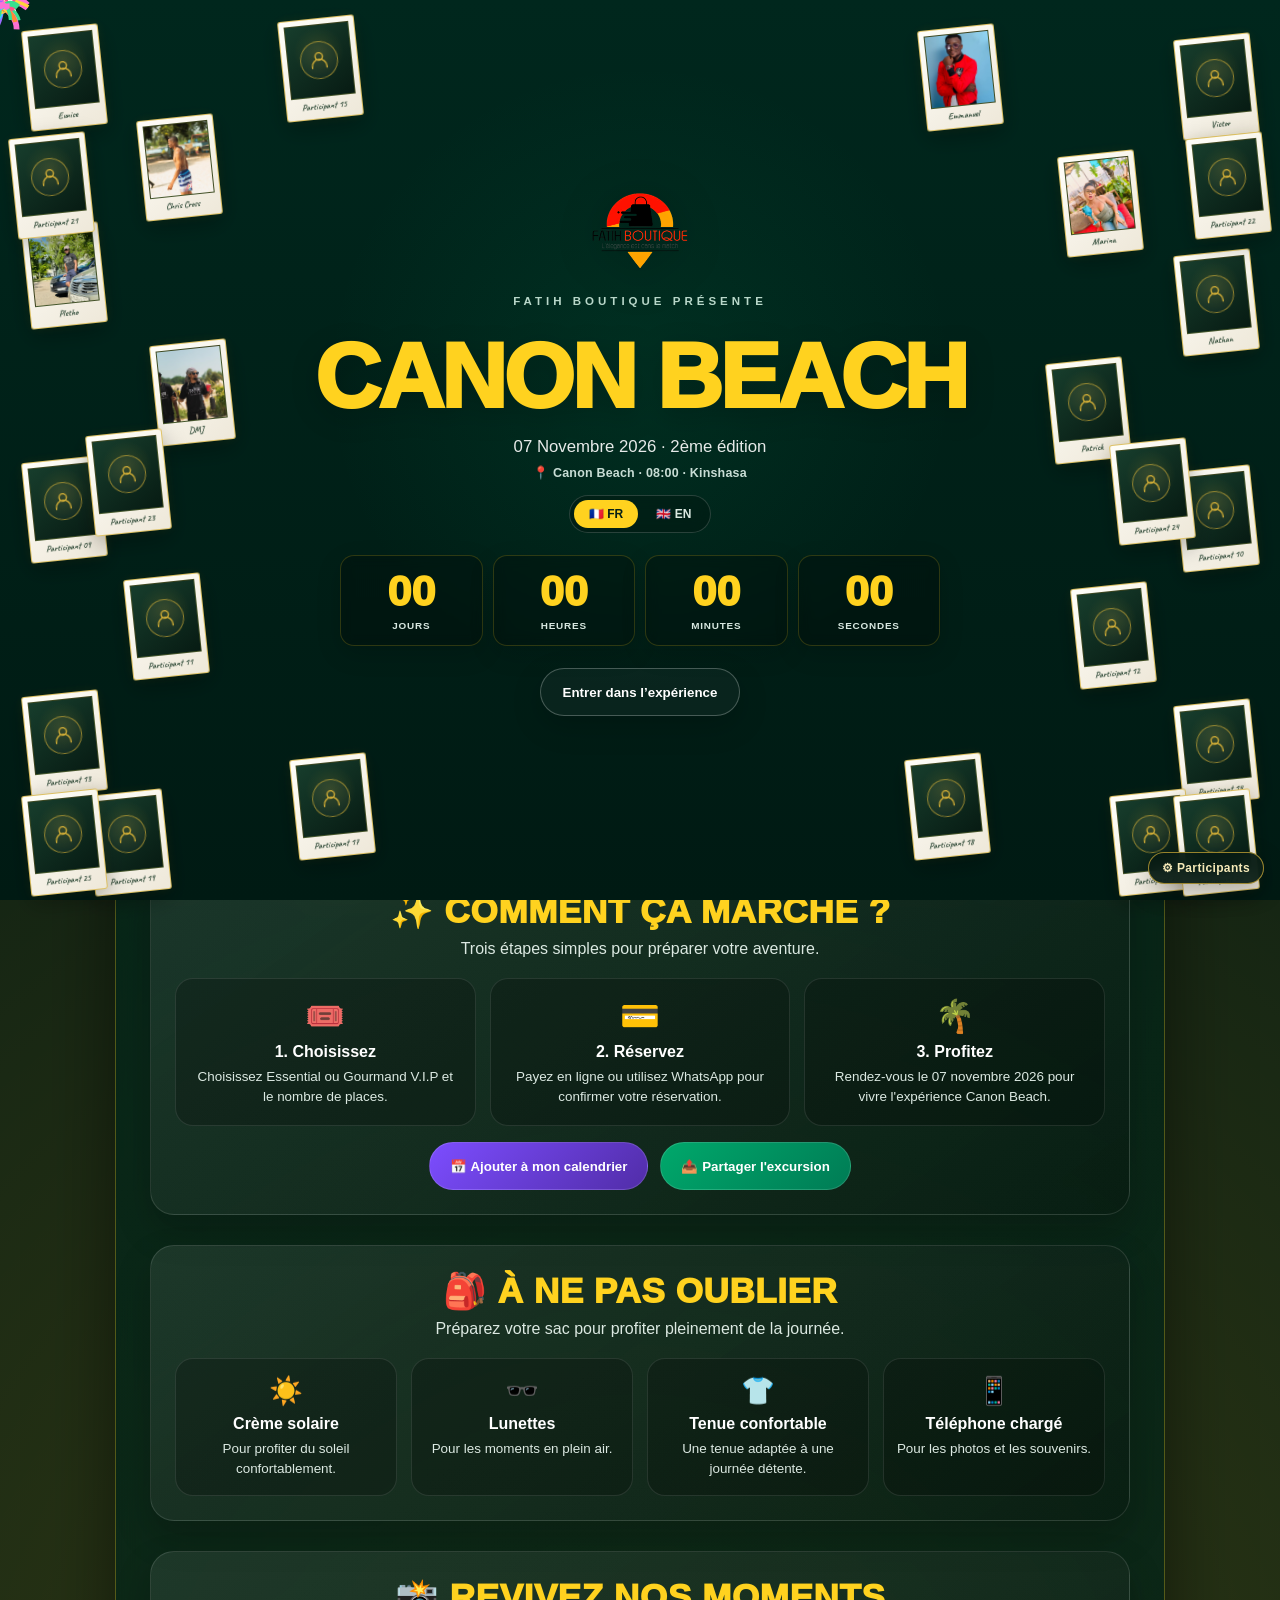
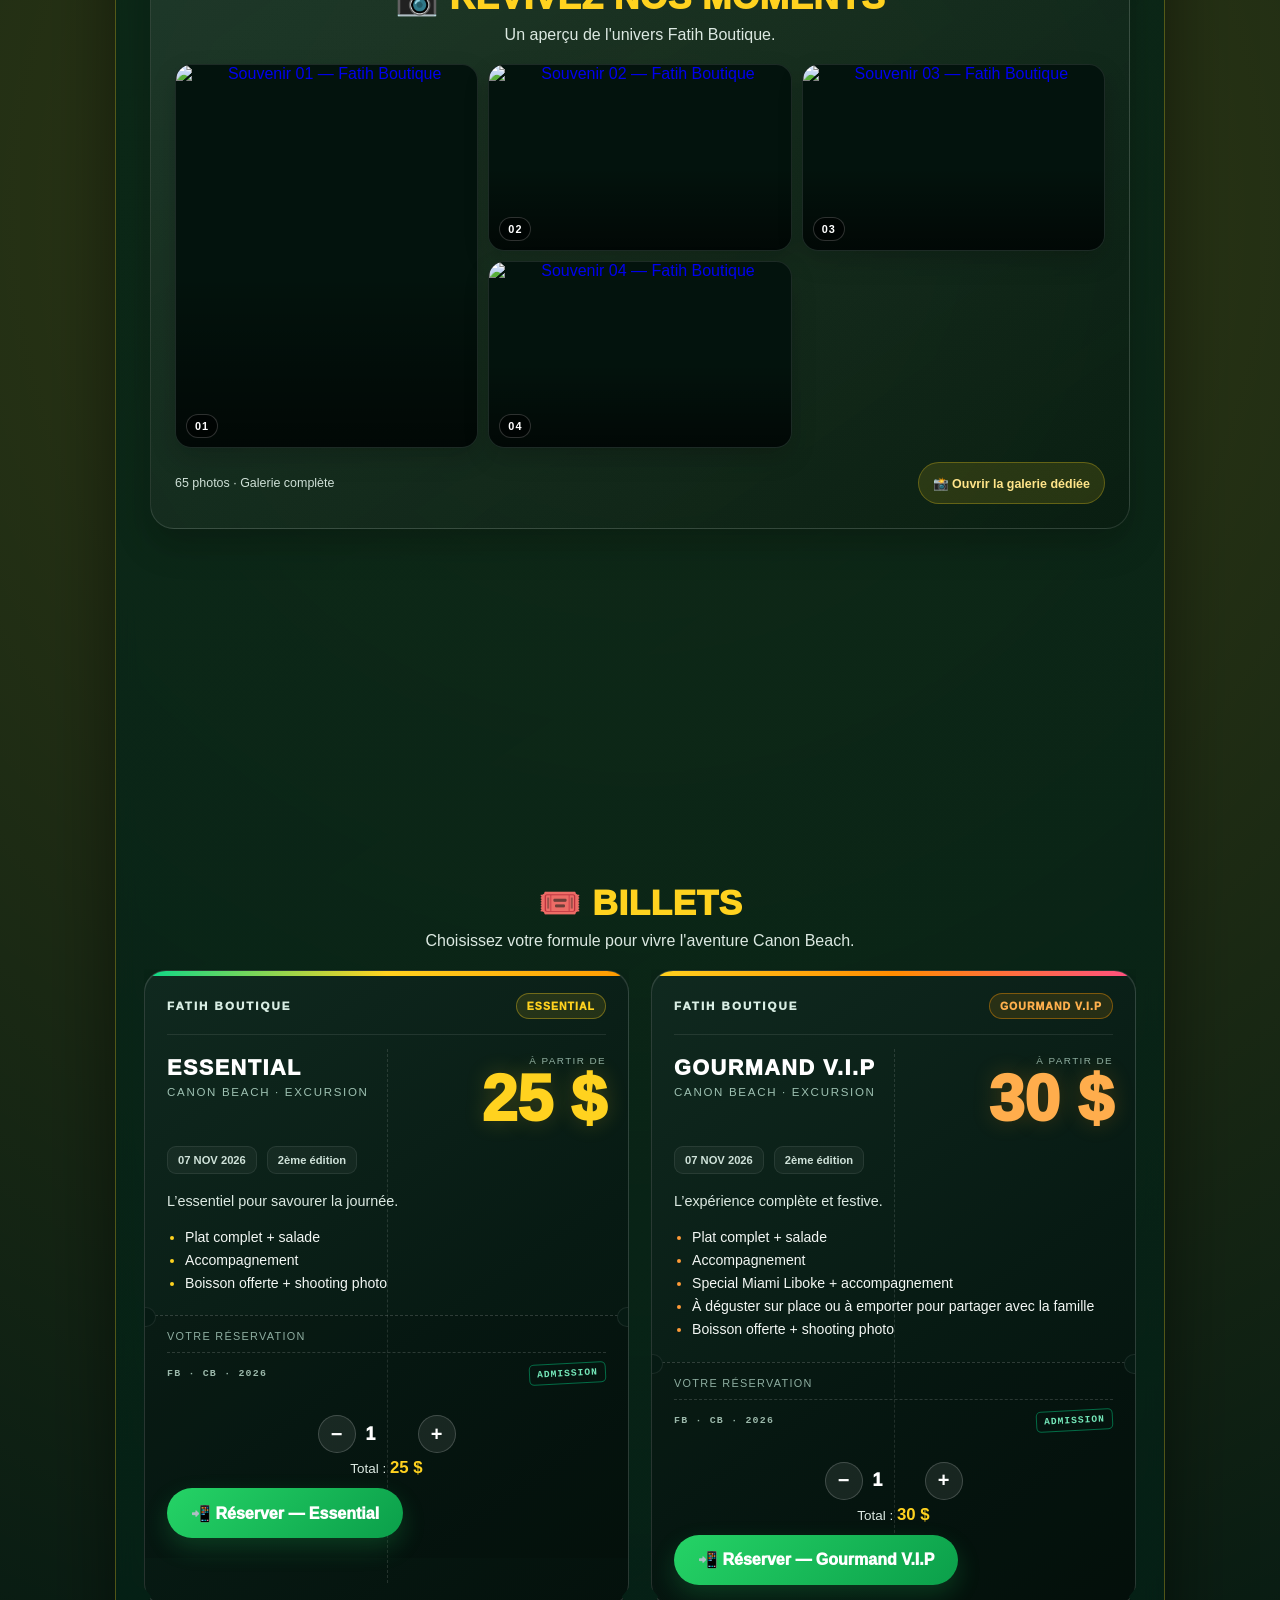
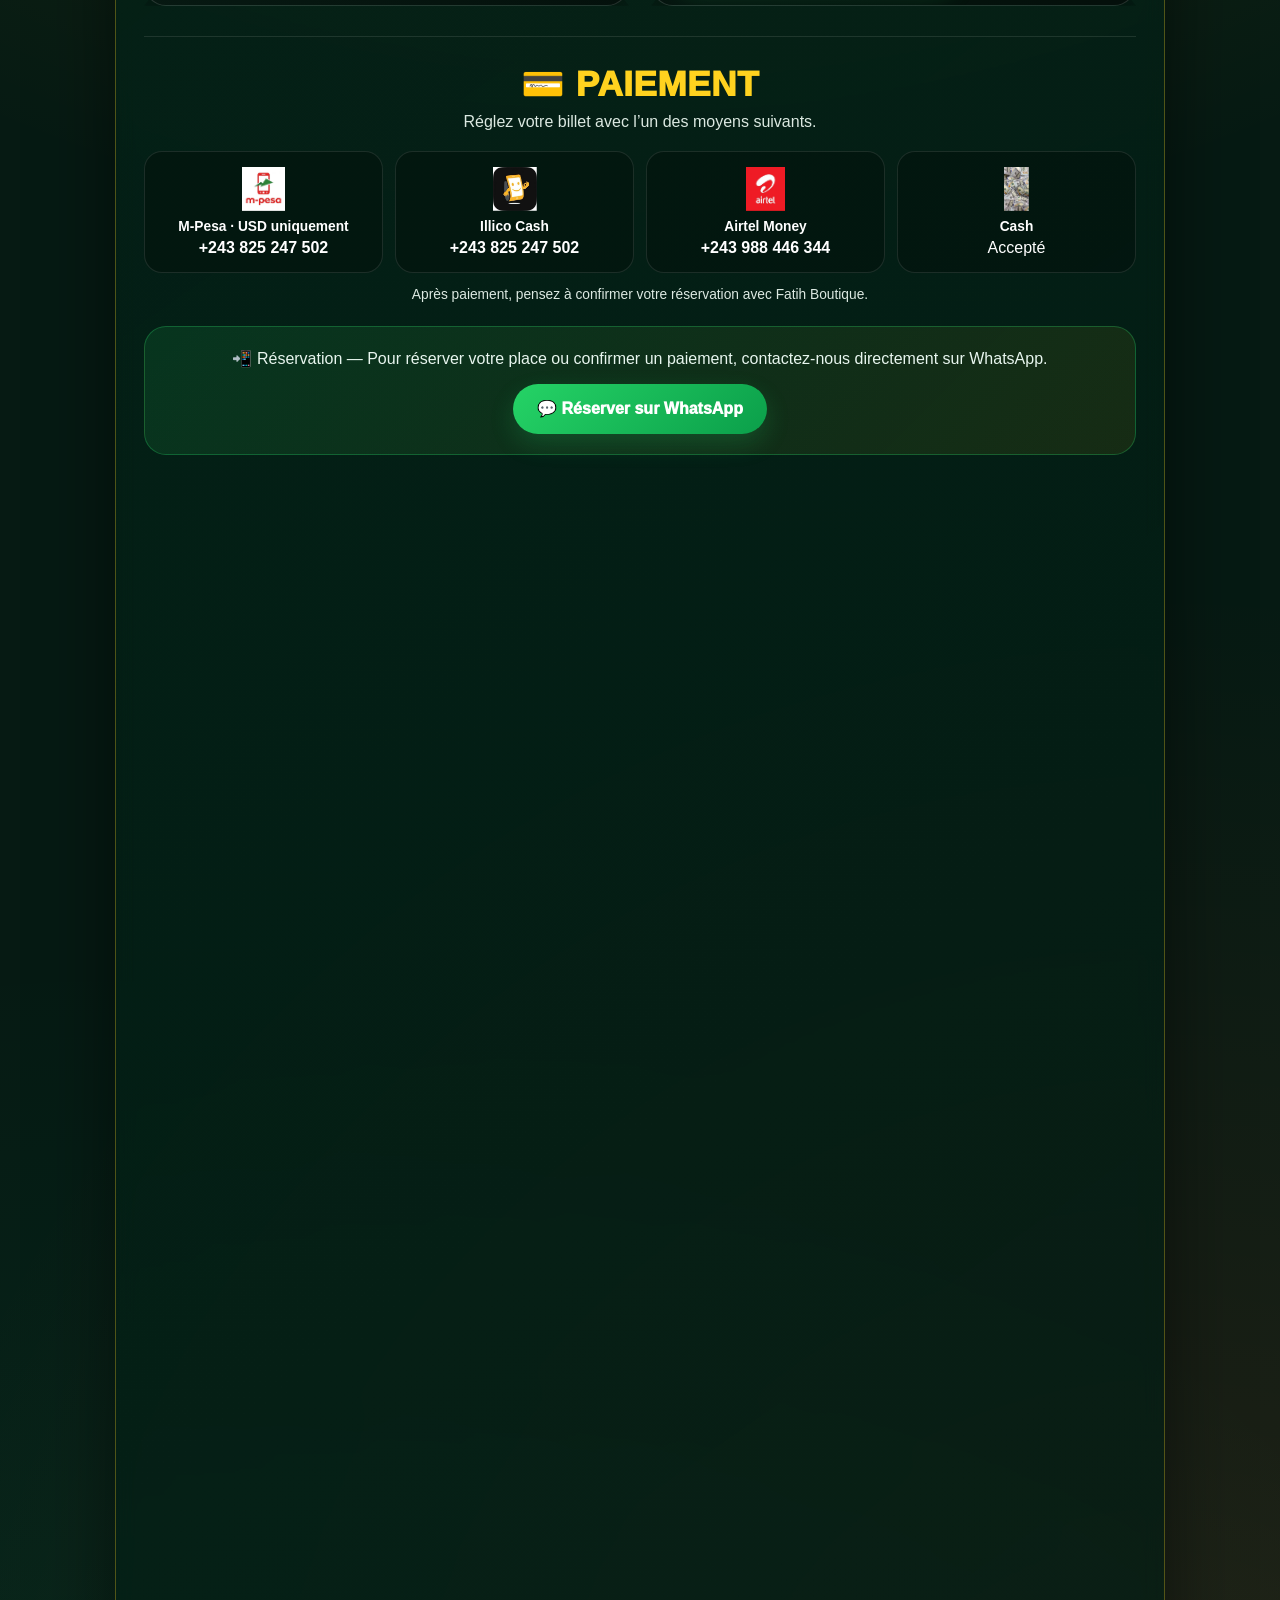
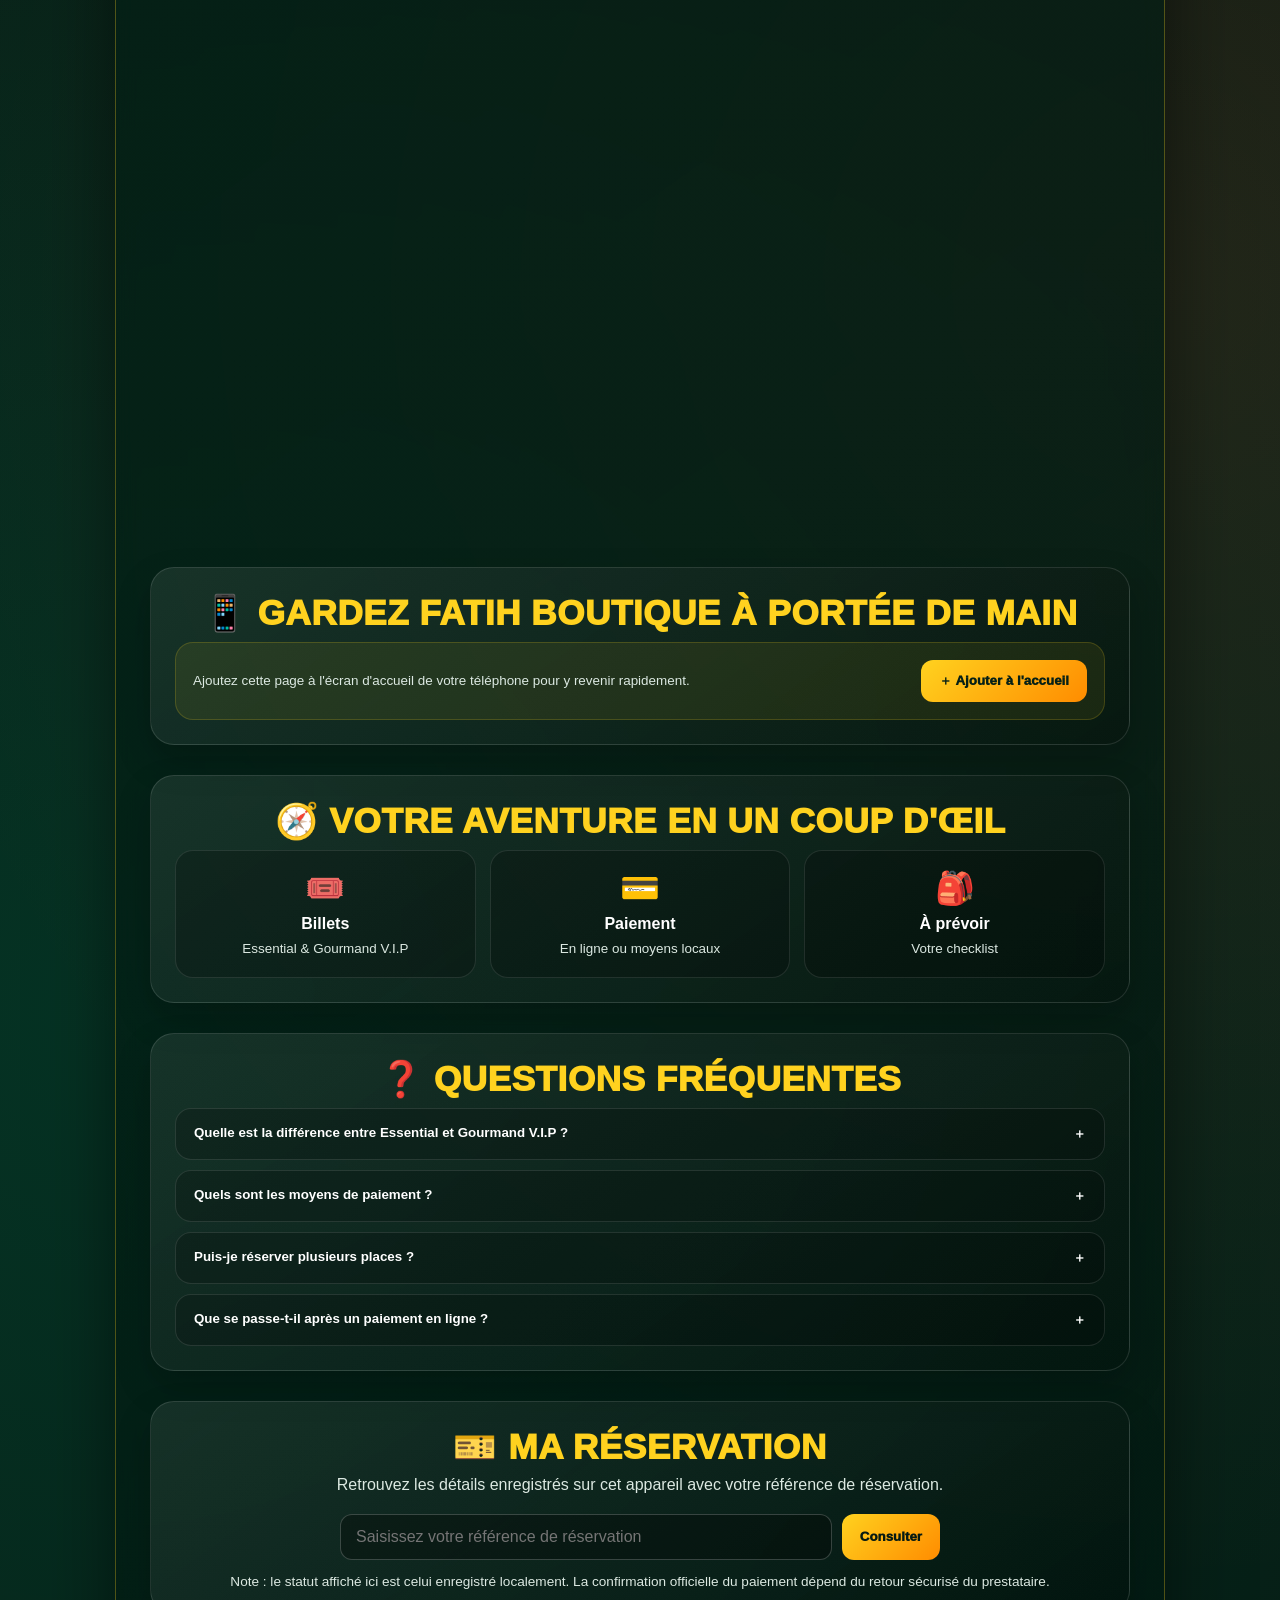
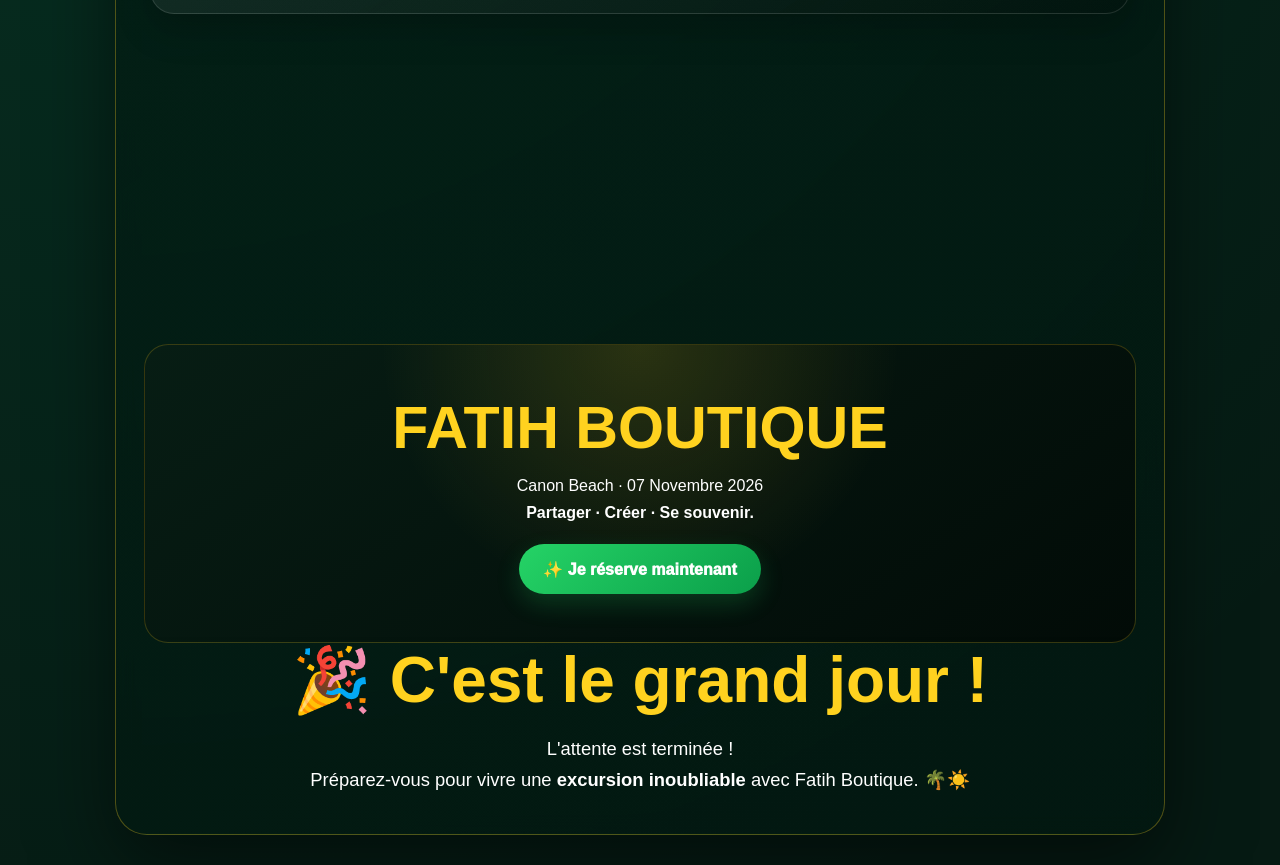
==== commit 5718f9eb: "Implement participant manager with Supabase integration Added participant manager interface with bac" ====
--- a/index.html
+++ b/index.html
@@ -865,6 +865,62 @@
   #memory-floaters .memory-polaroid.is-focused .memory-name{
     font-size:clamp(23px,6vw,34px)!important;
   }
+}
+
+
+/* ==========================================
+   PARTICIPANT MANAGER + VIP BADGE
+   Browser-local editor for names/photos/categories
+   ========================================== */
+.memory-vip-badge{
+  position:absolute;top:-8px;right:-9px;z-index:8;
+  display:inline-flex;align-items:center;justify-content:center;gap:3px;
+  min-width:42px;height:21px;padding:2px 7px;
+  border:1px solid rgba(255,255,255,.88);border-radius:999px;
+  background:linear-gradient(135deg,#f7e6a1,#c89b2c 55%,#8f6817);
+  color:#2a210e;font:700 10px/1 Arial,sans-serif;letter-spacing:.09em;
+  text-transform:uppercase;box-shadow:0 4px 10px rgba(0,0,0,.28),0 0 12px rgba(212,175,55,.35);
+  transform:rotate(4deg);pointer-events:none;
+}
+.memory-vip-badge::before{content:'✦';font-size:9px}
+.memory-polaroid.is-focused .memory-vip-badge{transform:rotate(0deg) scale(1.08);top:-10px;right:-11px}
+.participant-manager-trigger{
+  position:fixed;right:16px;bottom:16px;z-index:100001;
+  border:1px solid rgba(212,175,55,.7);border-radius:999px;
+  padding:9px 13px;background:rgba(7,27,19,.92);color:#f5e9b8;
+  font:600 12px/1 Arial,sans-serif;letter-spacing:.03em;cursor:pointer;
+  box-shadow:0 8px 24px rgba(0,0,0,.28);backdrop-filter:blur(8px);
+}
+.participant-manager-trigger:hover{filter:brightness(1.12)}
+.participant-manager-backdrop{
+  position:fixed;inset:0;z-index:100002;display:none;
+  background:rgba(3,13,9,.72);backdrop-filter:blur(7px);padding:20px;overflow:auto;
+}
+.participant-manager-backdrop.is-open{display:flex;align-items:center;justify-content:center}
+.participant-manager{
+  width:min(960px,100%);max-height:min(90vh,900px);overflow:hidden;
+  border:1px solid rgba(212,175,55,.55);border-radius:18px;
+  background:linear-gradient(145deg,#fffdf5,#eee7d7);color:#173b2b;
+  box-shadow:0 30px 100px rgba(0,0,0,.55);font-family:Arial,sans-serif;
+}
+.participant-manager-head{display:flex;align-items:center;justify-content:space-between;gap:16px;padding:18px 20px;border-bottom:1px solid rgba(36,65,46,.14)}
+.participant-manager-title{font-size:20px;font-weight:800}.participant-manager-sub{margin-top:4px;font-size:12px;opacity:.68}
+.participant-manager-close{border:0;background:transparent;color:#173b2b;font-size:28px;line-height:1;cursor:pointer}
+.participant-manager-toolbar{display:flex;flex-wrap:wrap;gap:8px;padding:12px 20px;border-bottom:1px solid rgba(36,65,46,.12)}
+.participant-manager-toolbar button{border:1px solid rgba(36,65,46,.2);border-radius:999px;padding:8px 12px;background:#fff;color:#173b2b;cursor:pointer;font-weight:700}
+.participant-manager-toolbar button.primary{background:#173b2b;color:#fff;border-color:#173b2b}
+.participant-manager-list{padding:14px 20px 20px;overflow:auto;max-height:calc(min(90vh,900px) - 154px)}
+.participant-row{display:grid;grid-template-columns:58px minmax(150px,1fr) 120px auto;align-items:center;gap:12px;padding:10px 0;border-bottom:1px solid rgba(36,65,46,.1)}
+.participant-row:last-child{border-bottom:0}
+.participant-thumb{width:58px;height:68px;border:1px solid rgba(212,175,55,.55);border-radius:4px;background:#f7f3e8;object-fit:cover;display:grid;place-items:center;overflow:hidden;color:#9b7b25}
+.participant-thumb img{width:100%;height:100%;object-fit:cover}
+.participant-fields{display:grid;grid-template-columns:1fr;gap:6px}.participant-fields input,.participant-fields select{width:100%;box-sizing:border-box;border:1px solid rgba(36,65,46,.18);border-radius:8px;padding:8px 9px;background:#fff;color:#173b2b;outline:none}
+.participant-fields input:focus,.participant-fields select:focus{border-color:#c89b2c;box-shadow:0 0 0 3px rgba(212,175,55,.13)}
+.participant-id{font-size:10px;opacity:.5}.participant-actions{display:flex;flex-wrap:wrap;gap:6px;justify-content:flex-end}.participant-actions button{border:1px solid rgba(36,65,46,.18);border-radius:8px;padding:7px 9px;background:#fff;color:#173b2b;cursor:pointer;font-size:11px;font-weight:700}.participant-actions button.danger{color:#8b2929}
+.participant-status{font-size:11px;opacity:.65;margin-left:auto}
+.participant-manager-note{padding:10px 20px;background:rgba(212,175,55,.09);font-size:11px;line-height:1.45;border-top:1px solid rgba(212,175,55,.16)}
+@media(max-width:650px){
+ .participant-manager-backdrop{padding:8px}.participant-manager{border-radius:14px}.participant-row{grid-template-columns:50px 1fr}.participant-thumb{width:50px;height:60px}.participant-actions{grid-column:2;justify-content:flex-start}.participant-manager-list{padding:10px 14px 18px}.participant-manager-head{padding:15px}.participant-manager-toolbar{padding:10px 14px}.participant-manager-trigger{right:10px;bottom:10px;font-size:11px;padding:8px 10px}
 }
 
 </style>
@@ -2566,6 +2622,22 @@
     <span class="memory-name">Participant 26</span>
   </button>
 </div>
+<button class="participant-manager-trigger" id="participantManagerOpen" type="button" aria-haspopup="dialog">⚙ Participants</button>
+<div class="participant-manager-backdrop" id="participantManagerBackdrop" aria-hidden="true">
+  <section class="participant-manager" role="dialog" aria-modal="true" aria-labelledby="participantManagerTitle">
+    <div class="participant-manager-head">
+      <div><div class="participant-manager-title" id="participantManagerTitle">Participants</div><div class="participant-manager-sub">Modifiez le nom, la photo ou la catégorie sans toucher au code.</div></div>
+      <button class="participant-manager-close" id="participantManagerClose" type="button" aria-label="Fermer">×</button>
+    </div>
+    <div class="participant-manager-toolbar">
+      <button class="primary" id="participantManagerSave" type="button">Enregistrer</button>
+      <button id="participantManagerReset" type="button">Réinitialiser les modifications</button>
+      <span class="participant-status" id="participantManagerStatus">Configuration du backend requise.</span>
+    </div>
+    <div class="participant-manager-list" id="participantManagerList"></div>
+    <div class="participant-manager-note"><strong>Accès sécurisé :</strong> seuls les comptes administrateurs autorisés peuvent enregistrer les modifications. La liste partagée est stockée dans Supabase ; configurez les clés et appliquez les règles SQL du guide avant publication.</div>
+  </section>
+</div>
 <script>
 (() => {
   const stage = document.getElementById('memory-floaters');
@@ -2806,5 +2878,112 @@
   if (overlay) entranceObserver.observe(overlay, { attributes: true, attributeFilter: ['class', 'style'] });
 })();
 </script>
+
+<script src="https://cdn.jsdelivr.net/npm/@supabase/supabase-js@2"></script>
+<script>
+(() => {
+  // Replace these two values with your Supabase project values. The anon key is public by design;
+  // database and storage security are enforced by the SQL policies in supabase_setup.sql.
+  const SUPABASE_URL = 'YOUR_SUPABASE_PROJECT_URL';
+  const SUPABASE_ANON_KEY = 'YOUR_SUPABASE_ANON_KEY';
+  const configured = /^https:\/\/[a-z0-9-]+\.supabase\.co$/i.test(SUPABASE_URL) && !SUPABASE_ANON_KEY.startsWith('YOUR_');
+  const supabase = configured ? window.supabase.createClient(SUPABASE_URL, SUPABASE_ANON_KEY) : null;
+  const stage = document.getElementById('memory-floaters');
+  const openBtn = document.getElementById('participantManagerOpen');
+  const backdrop = document.getElementById('participantManagerBackdrop');
+  const closeBtn = document.getElementById('participantManagerClose');
+  const list = document.getElementById('participantManagerList');
+  const saveBtn = document.getElementById('participantManagerSave');
+  const resetBtn = document.getElementById('participantManagerReset');
+  const status = document.getElementById('participantManagerStatus');
+  if (!stage || !openBtn || !backdrop || !list) return;
+
+  const frames = Array.from(stage.querySelectorAll('.memory-polaroid'));
+  const placeholder = () => `<span class="memory-placeholder" aria-hidden="true"><svg viewBox="0 0 24 24" focusable="false"><circle cx="12" cy="8" r="4"></circle><path d="M4 21v-2a8 8 0 0 1 16 0v2"></path></svg></span>`;
+  const defaults = frames.map((frame, index) => {
+    const nameEl = frame.querySelector('.memory-name');
+    const img = frame.querySelector('.memory-photo img');
+    return { id:`participant-${String(index+1).padStart(2,'0')}`, name:(nameEl?.textContent || `Participant ${index+1}`).trim(), category:frame.dataset.category === 'vip' ? 'VIP' : 'Standard', photo:img ? img.getAttribute('src') : '' };
+  });
+  let participants = structuredClone(defaults);
+  let signedInUser = null;
+  const setStatus = (message) => { if(status) status.textContent = message; };
+
+  async function loadShared() {
+    if (!supabase) { setStatus('Configuration requise : renseignez les clés Supabase.'); return; }
+    try {
+      const { data, error } = await supabase.from('participants').select('id,name,category,photo_url,sort_order').order('sort_order');
+      if (error) throw error;
+      if (data?.length) {
+        const byId = new Map(data.map(row => [row.id,row]));
+        participants = defaults.map(base => { const row=byId.get(base.id); return row ? {...base,name:row.name,category:row.category,photo:row.photo_url || ''} : base; });
+        applyAll();
+      }
+      setStatus('Liste synchronisée en ligne.');
+    } catch (e) { console.error(e); setStatus('Impossible de charger la liste partagée.'); }
+  }
+
+  function applyParticipant(data,index) {
+    const frame=frames[index]; if(!frame)return;
+    frame.dataset.participantId=data.id; frame.dataset.category=data.category==='VIP'?'vip':'standard'; frame.setAttribute('aria-label',`Souvenir de ${data.name}`);
+    const nameEl=frame.querySelector('.memory-name'); if(nameEl) nameEl.textContent=data.name;
+    const photo=frame.querySelector('.memory-photo');
+    if(photo){ let img=photo.querySelector('img'); if(data.photo){ if(!img){img=document.createElement('img');photo.prepend(img);} img.src=data.photo;img.alt=data.name;const ph=photo.querySelector('.memory-placeholder');if(ph)ph.remove(); } else {if(img)img.remove();if(!photo.querySelector('.memory-placeholder'))photo.insertAdjacentHTML('beforeend',placeholder());} }
+    let badge=frame.querySelector('.memory-vip-badge');
+    if(data.category==='VIP'){if(!badge){badge=document.createElement('span');badge.className='memory-vip-badge';badge.textContent='VIP';frame.appendChild(badge);}badge.setAttribute('aria-label','Participant VIP');}else if(badge)badge.remove();
+  }
+  function applyAll(){participants.forEach((p,i)=>applyParticipant(p,i));}
+
+  function renderLogin(message='') {
+    list.innerHTML='';
+    const form=document.createElement('form'); form.style.cssText='padding:24px;display:grid;gap:12px;max-width:440px;margin:auto';
+    const heading=document.createElement('h3');heading.textContent='Connexion administrateur';heading.style.fontSize='18px';
+    const help=document.createElement('p');help.textContent='Connectez-vous avec le compte administrateur autorisé.';help.style.cssText='font-size:13px;line-height:1.5;opacity:.8';
+    const email=document.createElement('input');email.type='email';email.autocomplete='username';email.required=true;email.placeholder='Adresse e-mail';email.setAttribute('aria-label','Adresse e-mail');
+    const password=document.createElement('input');password.type='password';password.autocomplete='current-password';password.required=true;password.placeholder='Mot de passe';password.setAttribute('aria-label','Mot de passe');
+    [email,password].forEach(el=>el.style.cssText='width:100%;box-sizing:border-box;border:1px solid rgba(36,65,46,.2);border-radius:8px;padding:11px;background:white;color:#173b2b');
+    const submit=document.createElement('button');submit.type='submit';submit.className='primary';submit.textContent='Se connecter';submit.style.cssText='border:0;border-radius:8px;padding:12px;background:#173b2b;color:white;font-weight:800;cursor:pointer';
+    const note=document.createElement('p');note.textContent=message;note.style.cssText='font-size:12px;color:#8b2929';
+    form.append(heading,help,email,password,submit,note);form.addEventListener('submit',async e=>{e.preventDefault();if(!supabase){note.textContent='Ajoutez d’abord l’URL et la clé publique Supabase dans le fichier.';return;}submit.disabled=true;submit.textContent='Connexion…';const {data,error}=await supabase.auth.signInWithPassword({email:email.value.trim(),password:password.value});submit.disabled=false;submit.textContent='Se connecter';if(error){note.textContent='Connexion refusée. Vérifiez les identifiants et l’accès administrateur.';return;}const allowed=await verifyAdmin(data.user);if(!allowed){await supabase.auth.signOut();note.textContent='Ce compte n’a pas les droits administrateur.';return;}signedInUser=data.user;render();setStatus('Connecté — modifications autorisées.');});
+    list.appendChild(form); if(saveBtn)saveBtn.style.display='none';if(resetBtn)resetBtn.style.display='none';
+  }
+
+  function makeRow(data,index){
+    const row=document.createElement('div');row.className='participant-row';row.dataset.index=index;
+    const thumb=document.createElement('div');thumb.className='participant-thumb';if(data.photo){const img=document.createElement('img');img.src=data.photo;img.alt='';thumb.appendChild(img);}else thumb.innerHTML=placeholder();
+    const fields=document.createElement('div');fields.className='participant-fields';const id=document.createElement('div');id.className='participant-id';id.textContent=`${data.id} · ${frames[index]?.dataset.position||''}`;
+    const name=document.createElement('input');name.type='text';name.maxLength=100;name.value=data.name;name.placeholder='Nom du participant';name.setAttribute('aria-label',`Nom du participant ${index+1}`);
+    const category=document.createElement('select');category.innerHTML='<option value="Standard">Standard</option><option value="VIP">VIP</option>';category.value=data.category;fields.append(id,name,category);
+    const actions=document.createElement('div');actions.className='participant-actions';const photoBtn=document.createElement('button');photoBtn.type='button';photoBtn.textContent='📷 Photo';const clearBtn=document.createElement('button');clearBtn.type='button';clearBtn.textContent='✕';clearBtn.className='danger';clearBtn.title='Retirer la photo';const input=document.createElement('input');input.type='file';input.accept='image/jpeg,image/png,image/webp';input.hidden=true;
+    photoBtn.onclick=()=>input.click();input.onchange=()=>{const file=input.files?.[0];if(!file)return;if(file.size>8*1024*1024){setStatus('Photo trop lourde (maximum 8 Mo).');return;}compressImage(file).then(url=>{participants[index].photo=url;thumb.innerHTML='';const img=document.createElement('img');img.src=url;thumb.appendChild(img);setStatus('Photo modifiée — cliquez sur Enregistrer.');}).catch(()=>setStatus('Impossible de lire cette image.'));};
+    clearBtn.onclick=()=>{participants[index].photo='';thumb.innerHTML=placeholder();setStatus('Photo retirée — cliquez sur Enregistrer.');};name.oninput=()=>{participants[index].name=name.value.trim()||`Participant ${index+1}`;setStatus('Nom modifié — cliquez sur Enregistrer.');};category.onchange=()=>{participants[index].category=category.value;setStatus('Catégorie modifiée — cliquez sur Enregistrer.');};actions.append(photoBtn,clearBtn,input);row.append(thumb,fields,actions);return row;
+  }
+  async function verifyAdmin(user){if(!supabase||!user)return false;const {data,error}=await supabase.from('admins').select('user_id').eq('user_id',user.id).maybeSingle();return !error&&!!data;}
+  function render(){list.innerHTML='';participants.forEach((p,i)=>list.appendChild(makeRow(p,i)));if(saveBtn)saveBtn.style.display='';if(resetBtn)resetBtn.style.display='';if(!document.getElementById('participantManagerSignOut')){const signout=document.createElement('button');signout.id='participantManagerSignOut';signout.type='button';signout.textContent='Déconnexion';signout.onclick=async()=>{await supabase.auth.signOut();signedInUser=null;renderLogin('Vous êtes déconnecté.');setStatus('Session fermée.');};document.querySelector('.participant-manager-toolbar')?.appendChild(signout);}}
+  async function open(){backdrop.classList.add('is-open');backdrop.setAttribute('aria-hidden','false');document.body.style.overflow='hidden';if(supabase){const {data}=await supabase.auth.getSession();signedInUser=data.session?.user||null;if(signedInUser&&!await verifyAdmin(signedInUser)){await supabase.auth.signOut();signedInUser=null;}}if(signedInUser)render();else renderLogin();}
+  function close(){backdrop.classList.remove('is-open');backdrop.setAttribute('aria-hidden','true');document.body.style.overflow='';}
+  function compressImage(file){return new Promise((resolve,reject)=>{const reader=new FileReader();reader.onerror=reject;reader.onload=()=>{const img=new Image();img.onload=()=>{const maxW=900,maxH=1100,scale=Math.min(1,maxW/img.width,maxH/img.height);const canvas=document.createElement('canvas');canvas.width=Math.max(1,Math.round(img.width*scale));canvas.height=Math.max(1,Math.round(img.height*scale));const ctx=canvas.getContext('2d');ctx.drawImage(img,0,0,canvas.width,canvas.height);resolve(canvas.toDataURL('image/jpeg',.8));};img.onerror=reject;img.src=reader.result;};reader.readAsDataURL(file);});}
+  async function photoForDatabase(item){
+    if(!item.photo?.startsWith('data:'))return item.photo||'';
+    const response=await fetch(item.photo);const blob=await response.blob();const path=`${item.id}/${Date.now()}-${Math.random().toString(36).slice(2,8)}.jpg`;
+    const {error}=await supabase.storage.from('participant-photos').upload(path,blob,{contentType:'image/jpeg',upsert:false});if(error)throw error;
+    const {data}=supabase.storage.from('participant-photos').getPublicUrl(path);return data.publicUrl;
+  }
+  async function saveShared(){
+    if(!supabase||!signedInUser){setStatus('Connexion administrateur requise.');return;}
+    saveBtn.disabled=true;setStatus('Enregistrement sécurisé en ligne…');
+    try{const rows=[];for(let i=0;i<participants.length;i++){const p=participants[i];rows.push({id:p.id,name:p.name.trim().slice(0,100)||`Participant ${i+1}`,category:p.category==='VIP'?'VIP':'Standard',photo_url:await photoForDatabase(p),sort_order:i});}
+      const {error}=await supabase.from('participants').upsert(rows,{onConflict:'id'});if(error)throw error;
+      participants=rows.map((r,i)=>({...defaults[i],name:r.name,category:r.category,photo:r.photo_url}));applyAll();render();setStatus('✓ Modifications publiées pour tous les visiteurs.');
+    }catch(e){console.error(e);setStatus('Échec de l’enregistrement. Vérifiez la configuration et les autorisations Supabase.');}finally{saveBtn.disabled=false;}
+  }
+  async function resetShared(){if(!supabase||!signedInUser)return;if(!confirm('Restaurer les valeurs originales pour tous les visiteurs ?'))return;resetBtn.disabled=true;try{const {error}=await supabase.from('participants').delete().neq('id','');if(error)throw error;participants=structuredClone(defaults);applyAll();render();setStatus('Valeurs originales restaurées pour tous les visiteurs.');}catch(e){console.error(e);setStatus('Réinitialisation impossible.');}finally{resetBtn.disabled=false;}}
+  openBtn.addEventListener('click',open);closeBtn.addEventListener('click',close);backdrop.addEventListener('click',e=>{if(e.target===backdrop)close();});document.addEventListener('keydown',e=>{if(e.key==='Escape'&&backdrop.classList.contains('is-open'))close();});
+  saveBtn.addEventListener('click',saveShared);resetBtn.addEventListener('click',resetShared);
+  if(!configured){setStatus('Backend non configuré — suivez le guide Supabase fourni.');}else{loadShared();}
+  applyAll();
+})();
+</script>
+
 </body>
 </html>
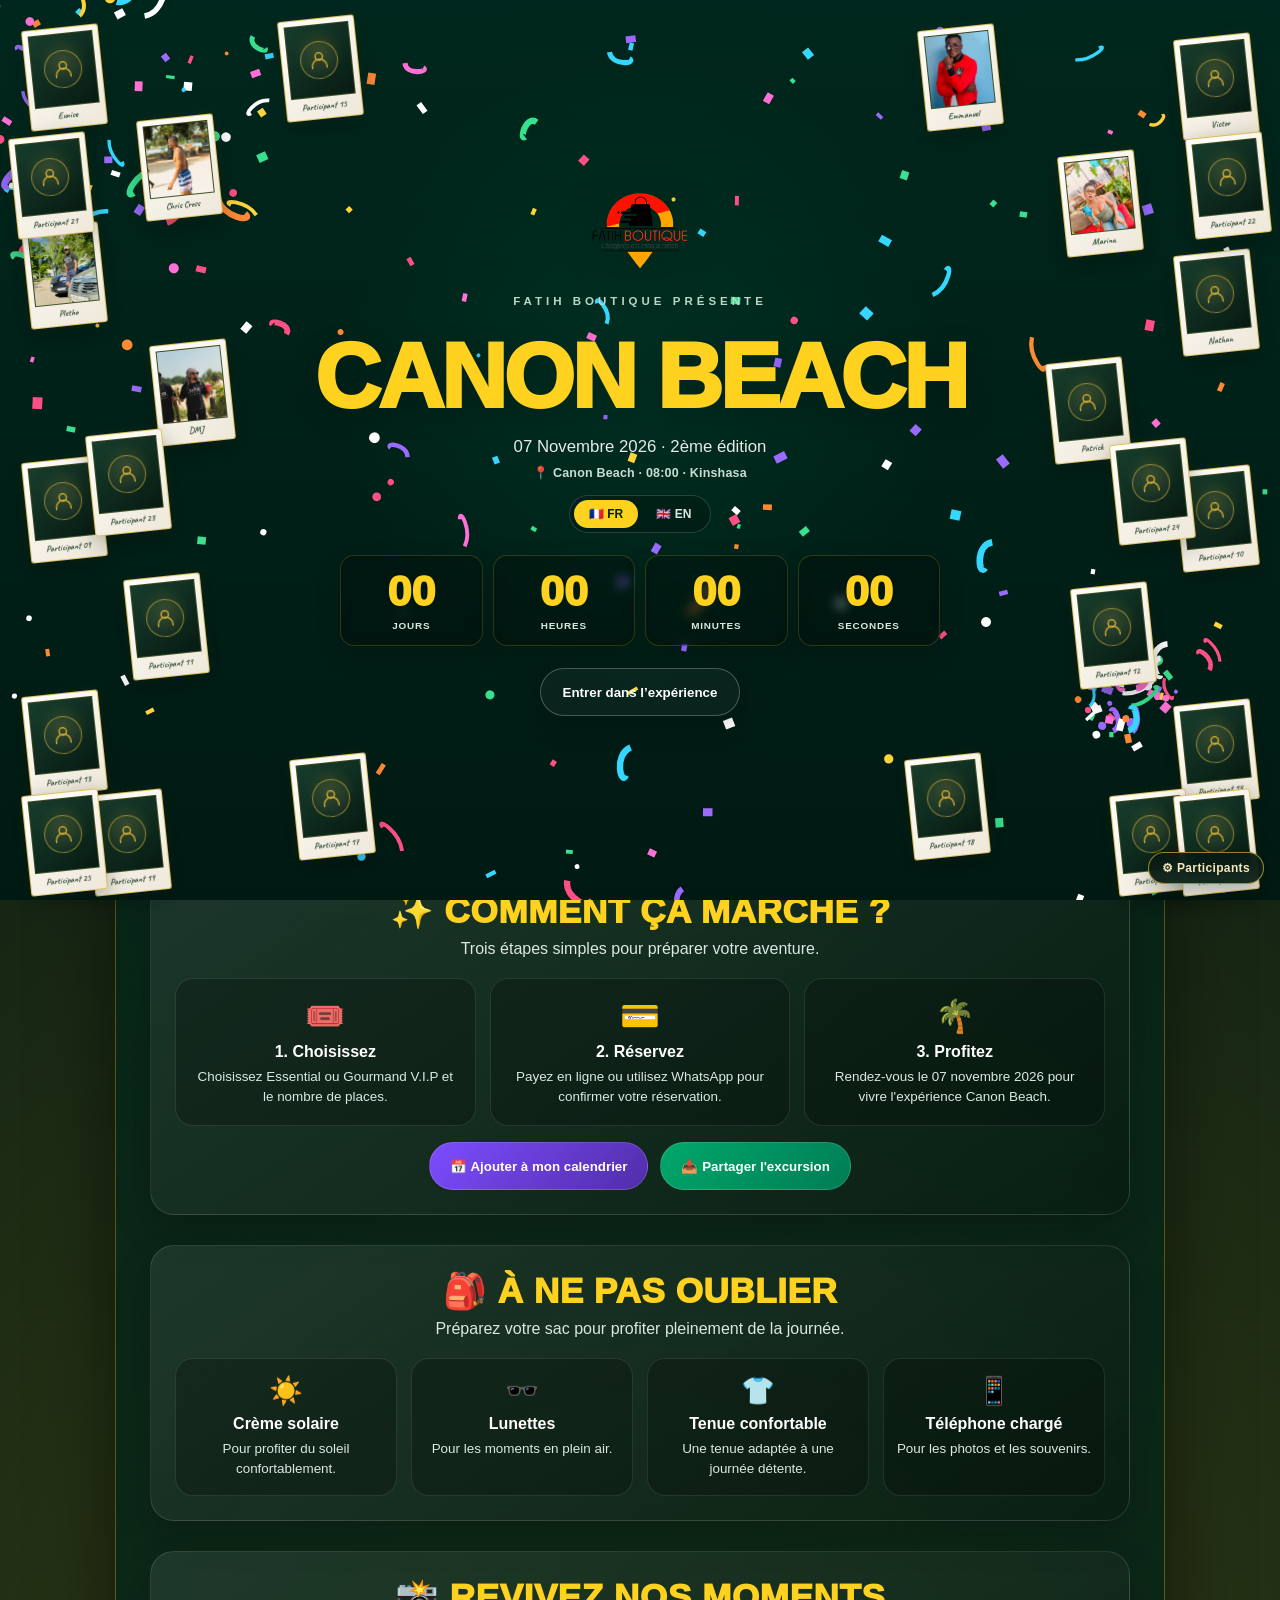
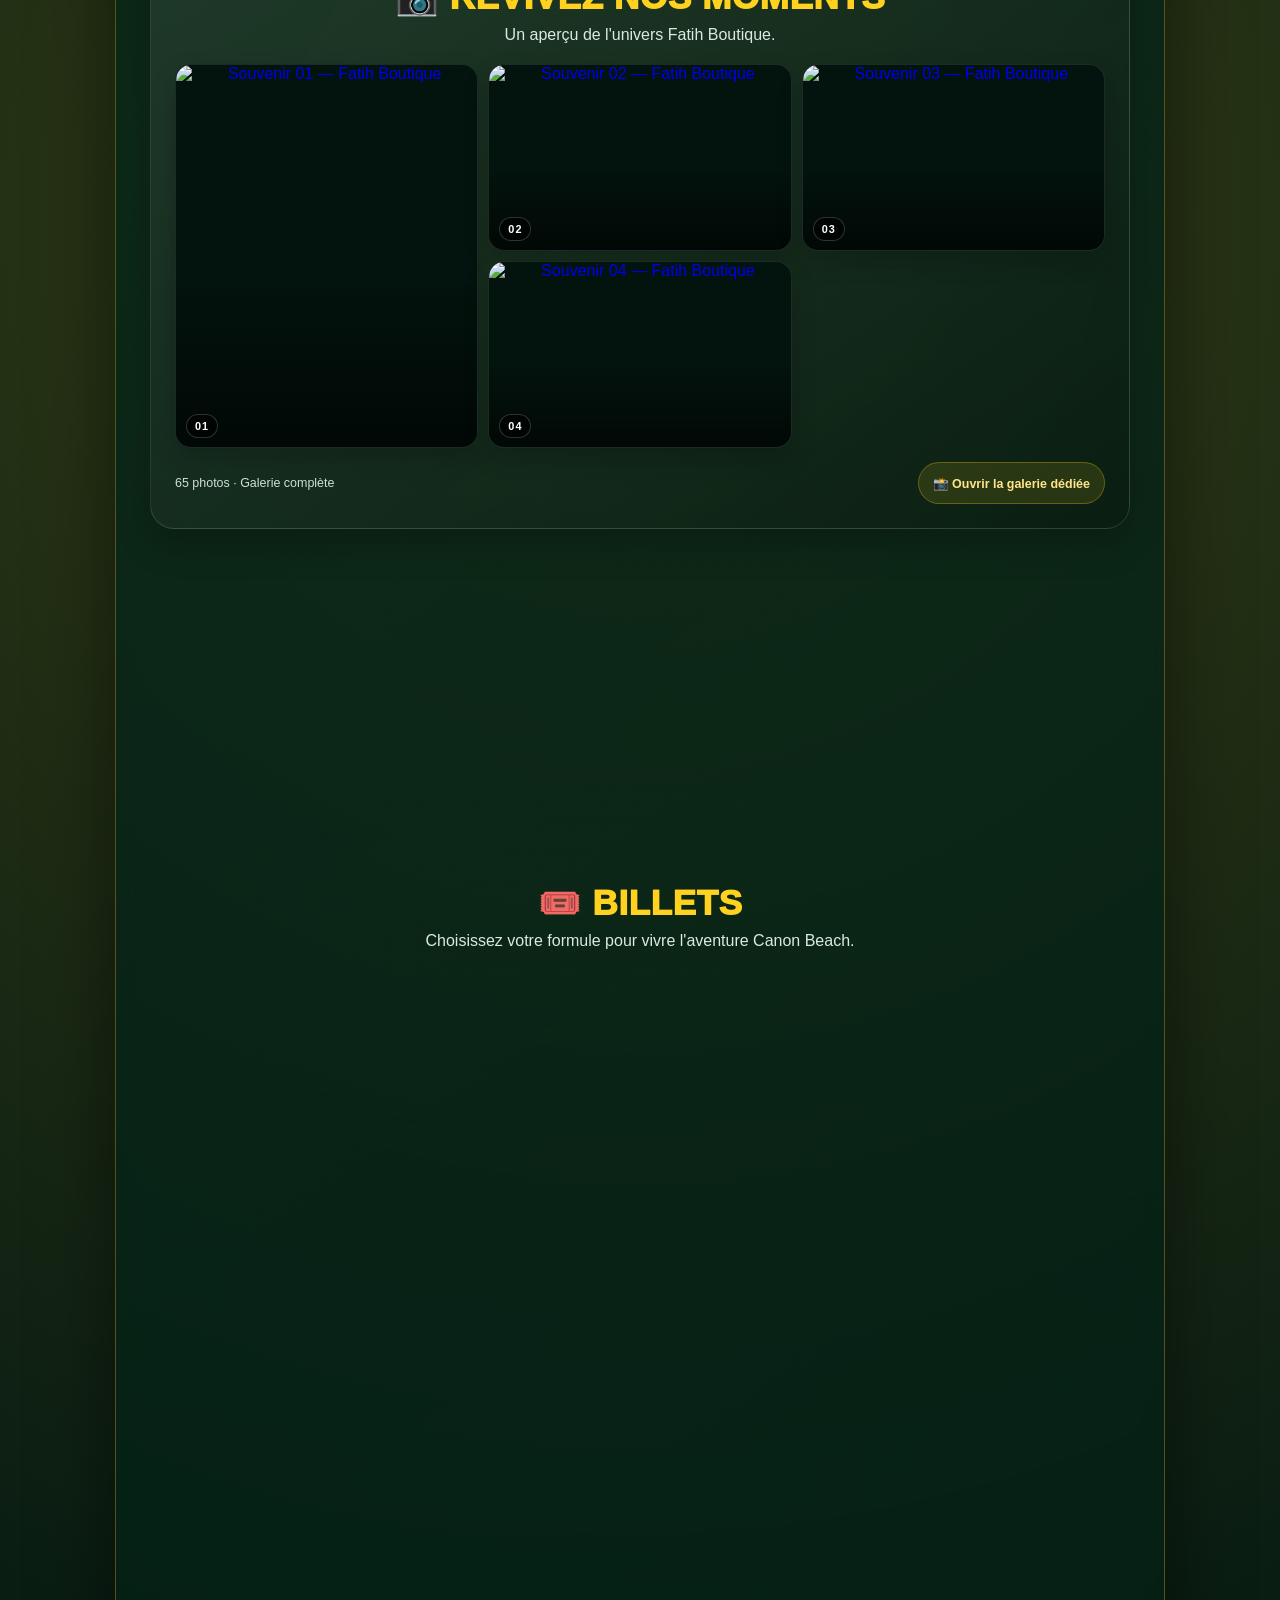
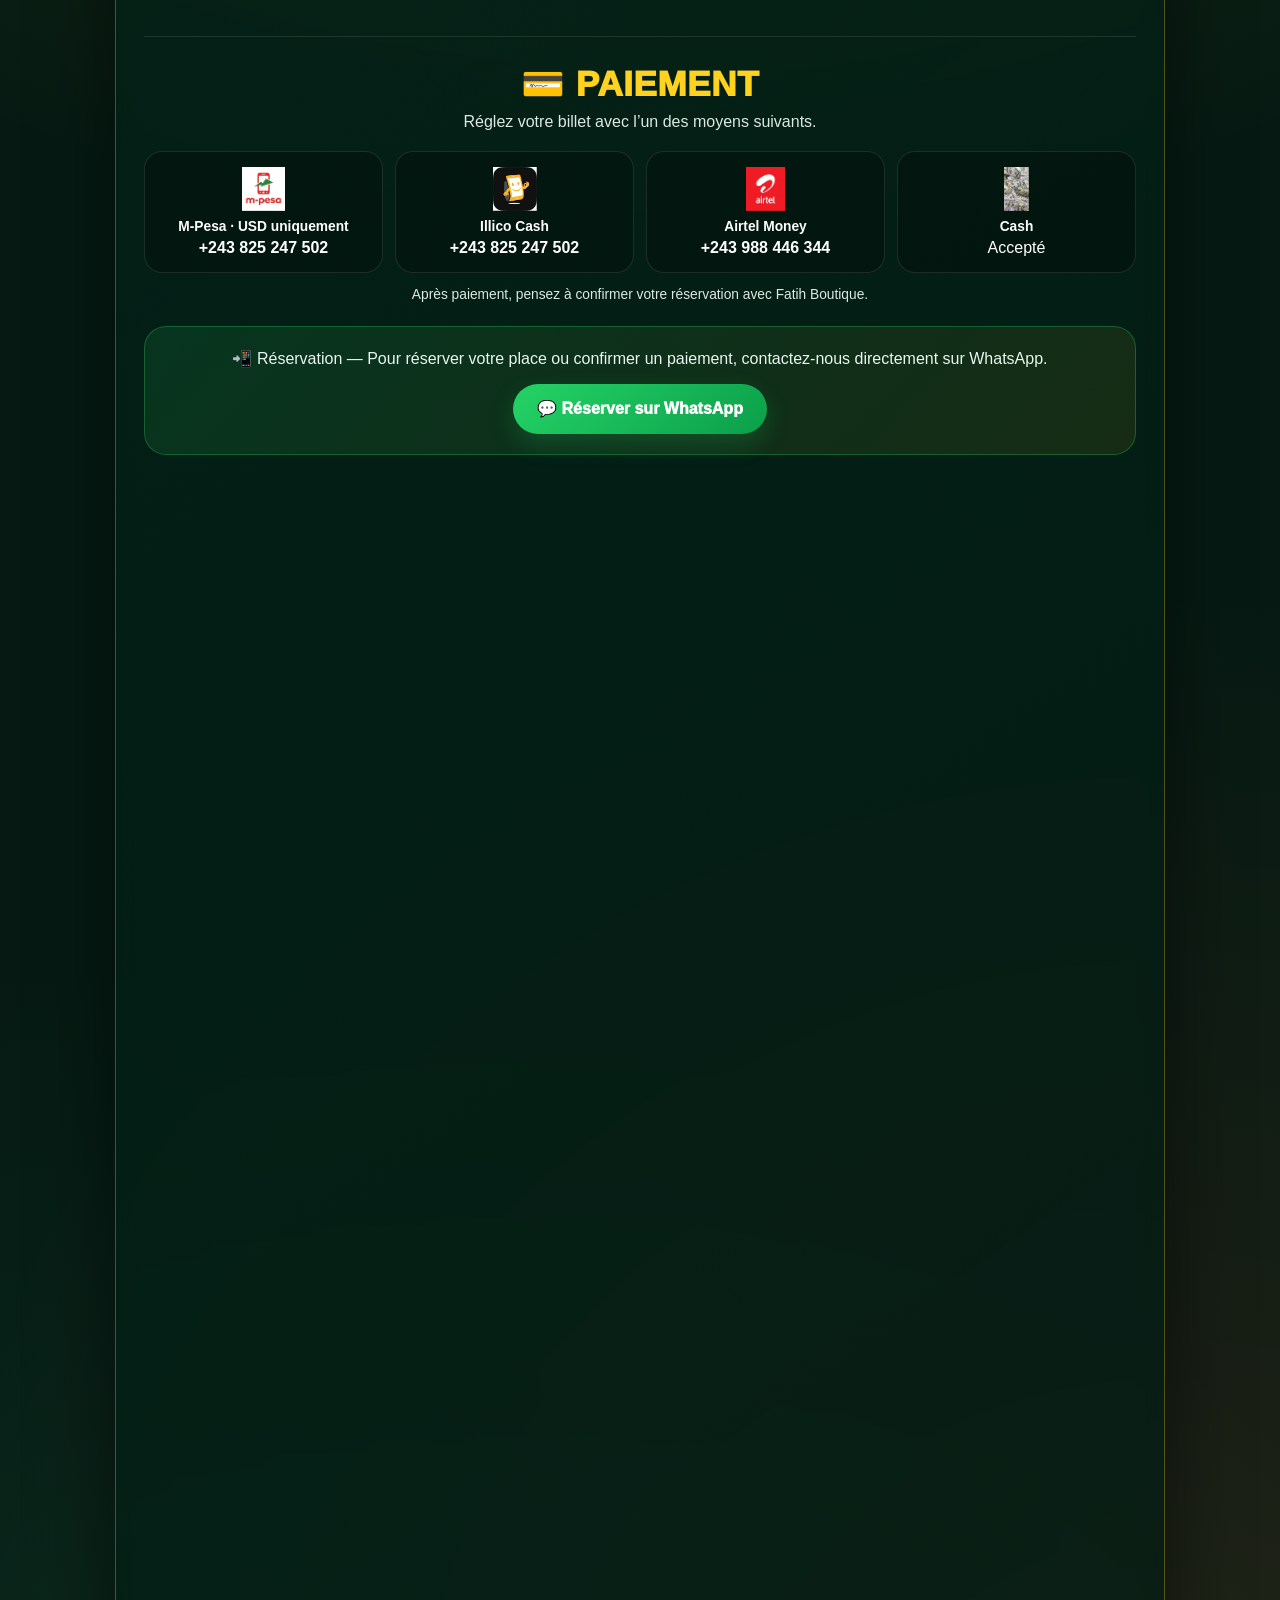
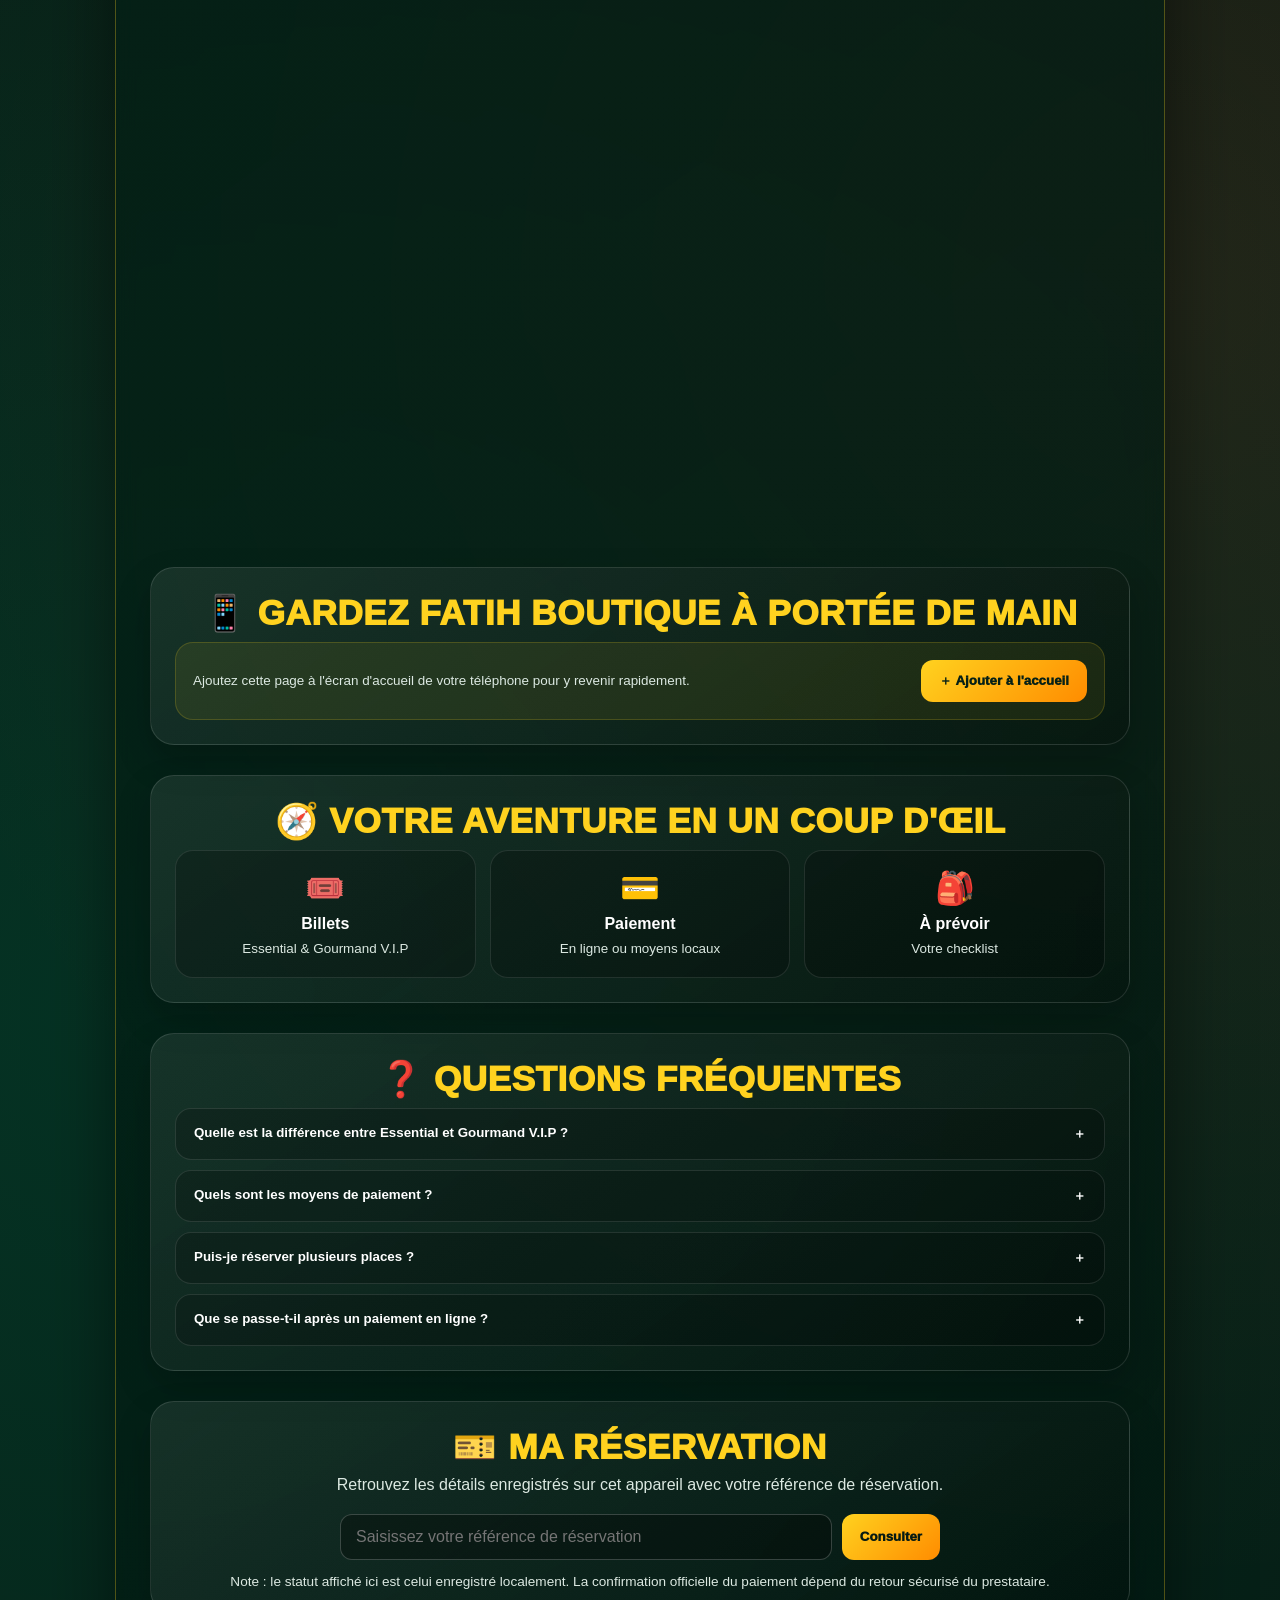
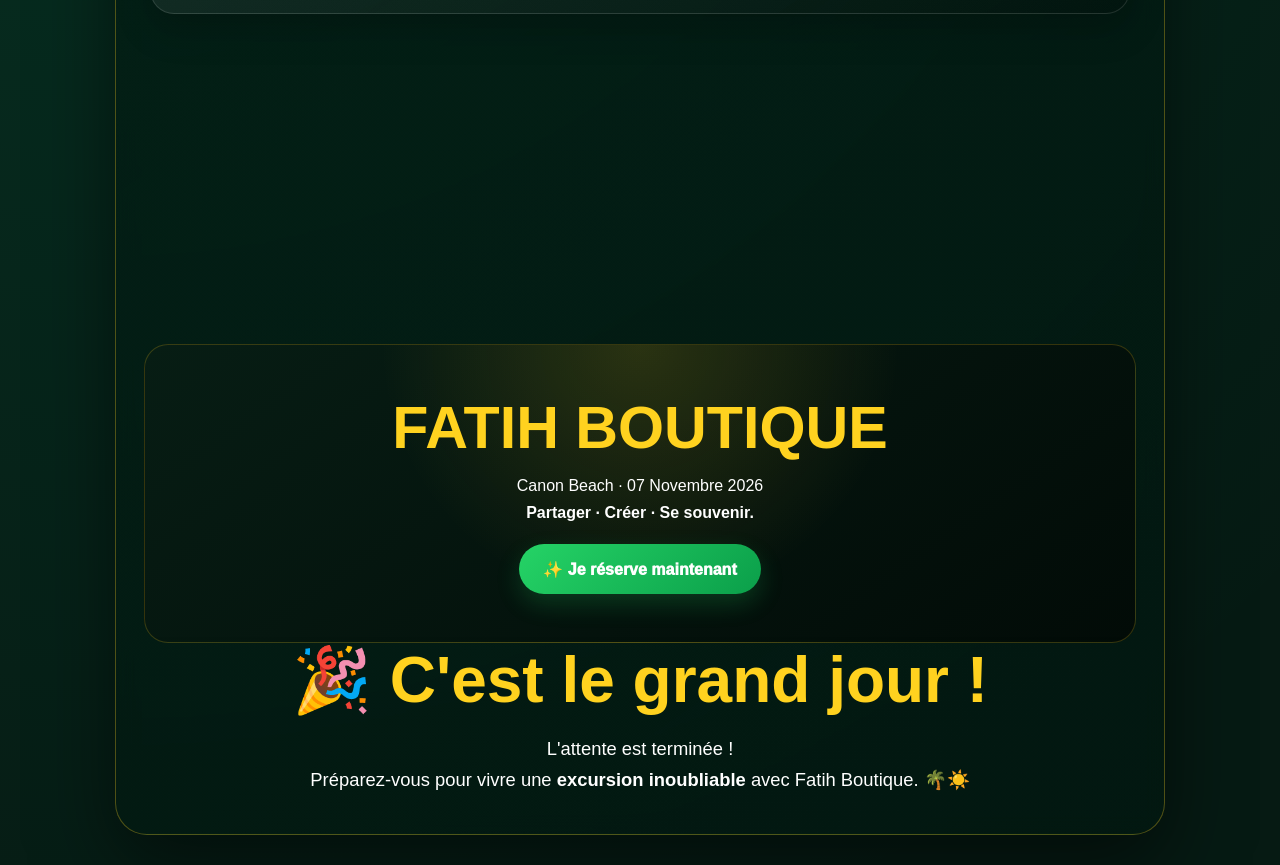
==== commit a529add7: "Update Supabase credentials in index.html Updated Supabase project URL and anon key in index.html." ====
--- a/index.html
+++ b/index.html
@@ -2884,8 +2884,8 @@
 (() => {
   // Replace these two values with your Supabase project values. The anon key is public by design;
   // database and storage security are enforced by the SQL policies in supabase_setup.sql.
-  const SUPABASE_URL = 'YOUR_SUPABASE_PROJECT_URL';
-  const SUPABASE_ANON_KEY = 'YOUR_SUPABASE_ANON_KEY';
+  const SUPABASE_URL = 'https://gvezsgkopibacufkiiyx.supabase.co';
+  const SUPABASE_ANON_KEY = 'sb_publishable_JKEoFSrOpllsL79DbD_s6g_muoe9u8Q';
   const configured = /^https:\/\/[a-z0-9-]+\.supabase\.co$/i.test(SUPABASE_URL) && !SUPABASE_ANON_KEY.startsWith('YOUR_');
   const supabase = configured ? window.supabase.createClient(SUPABASE_URL, SUPABASE_ANON_KEY) : null;
   const stage = document.getElementById('memory-floaters');
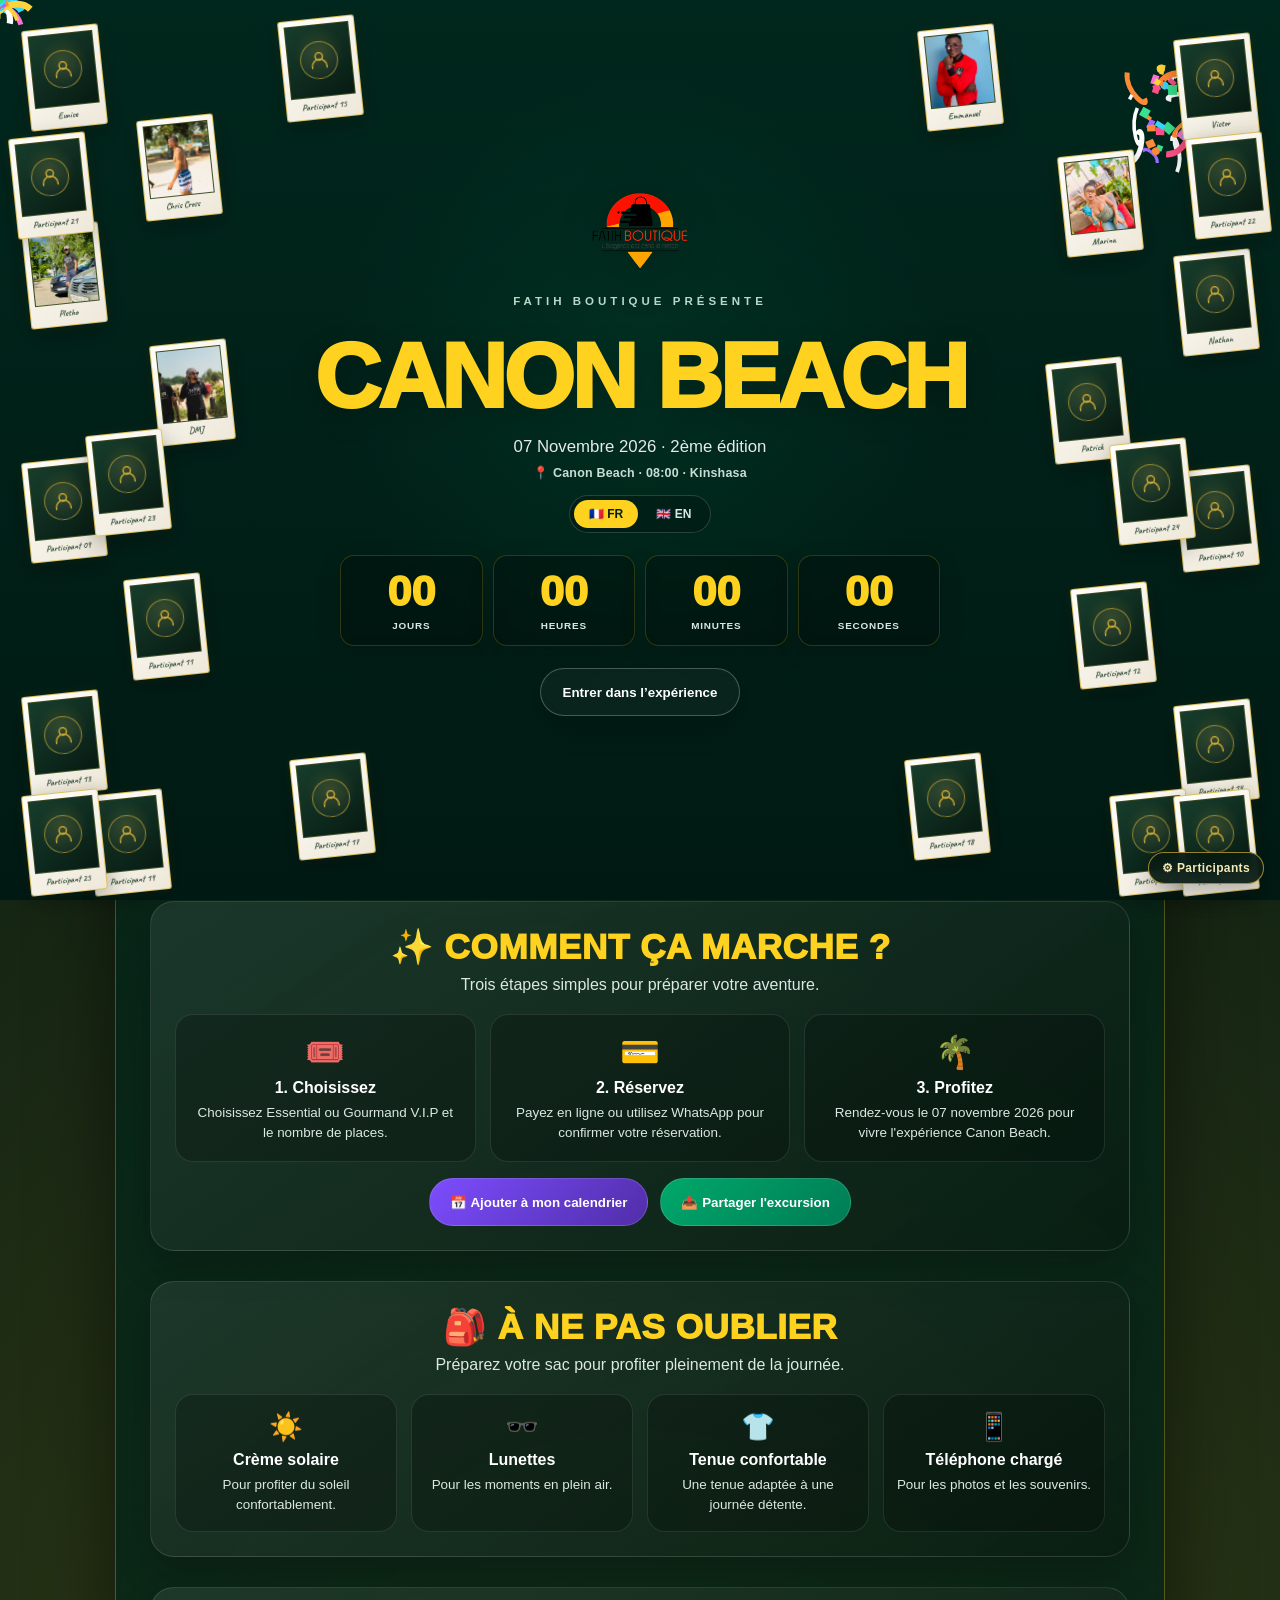
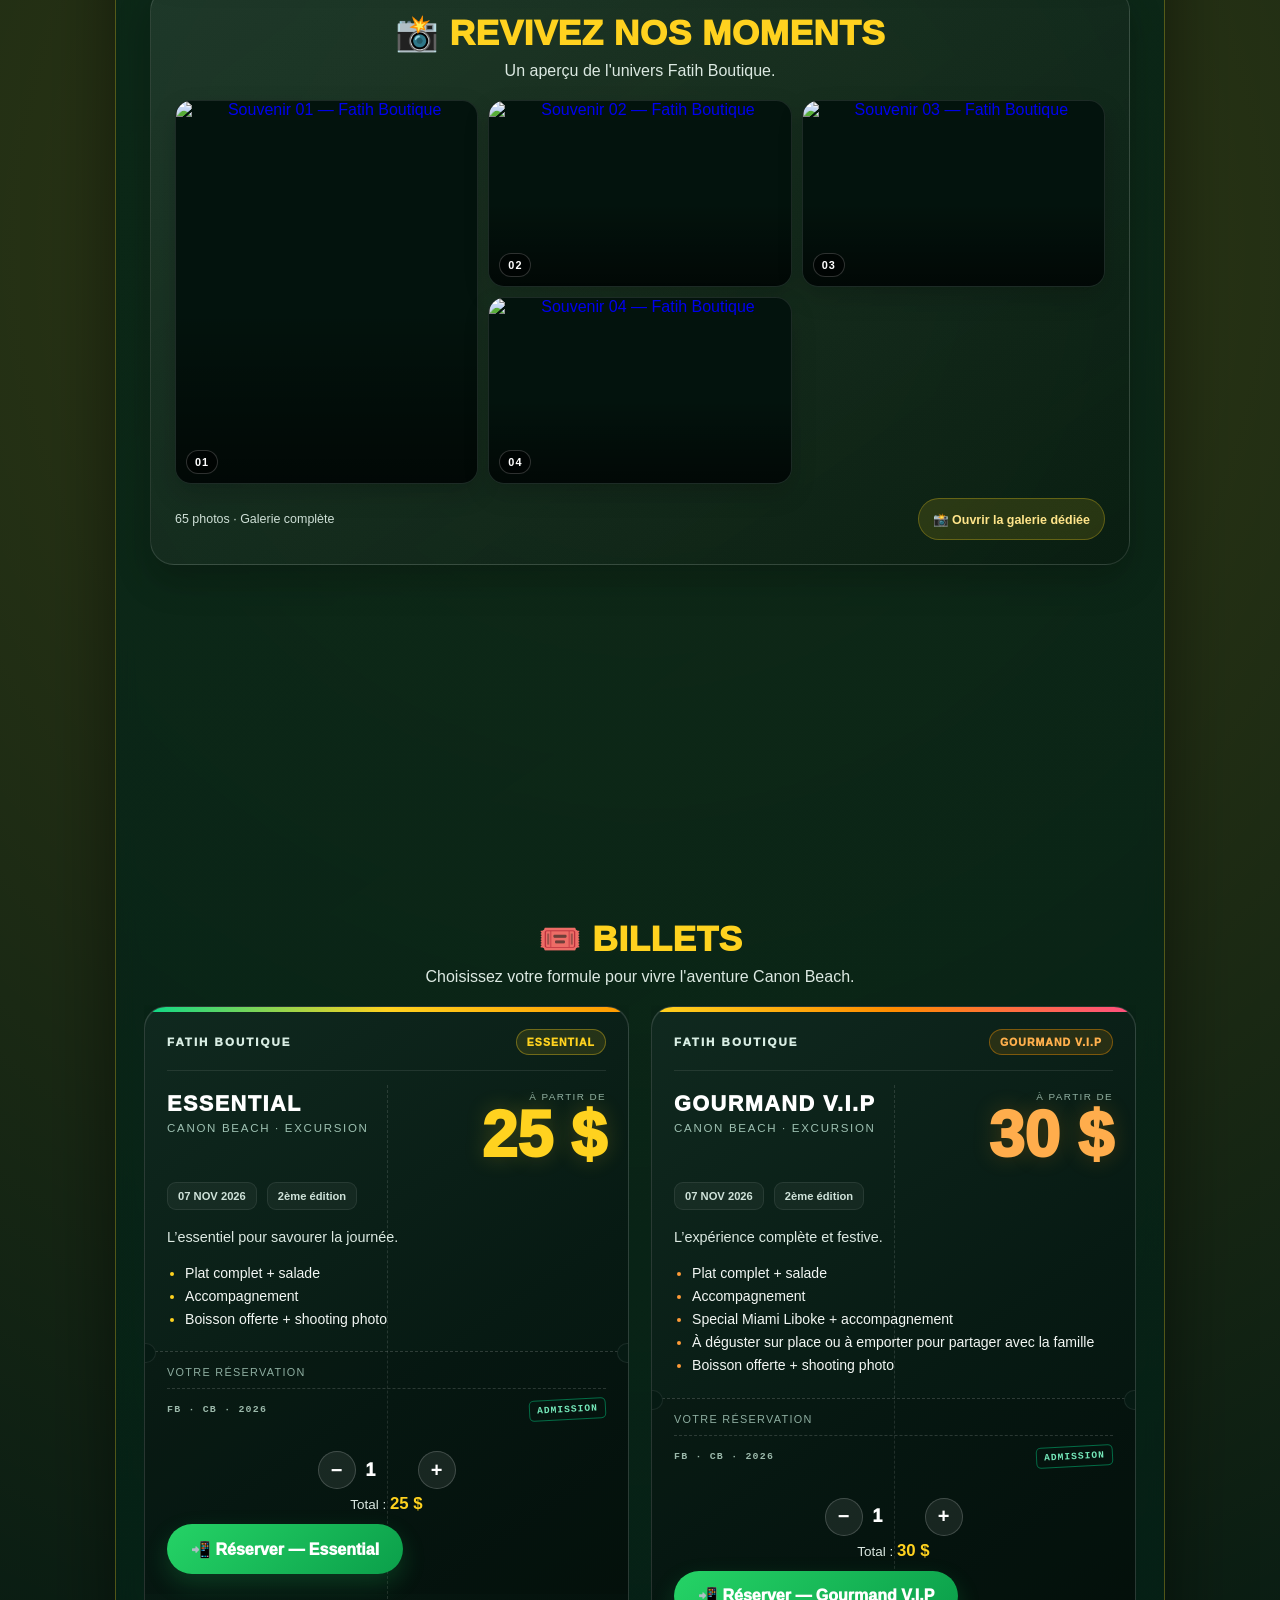
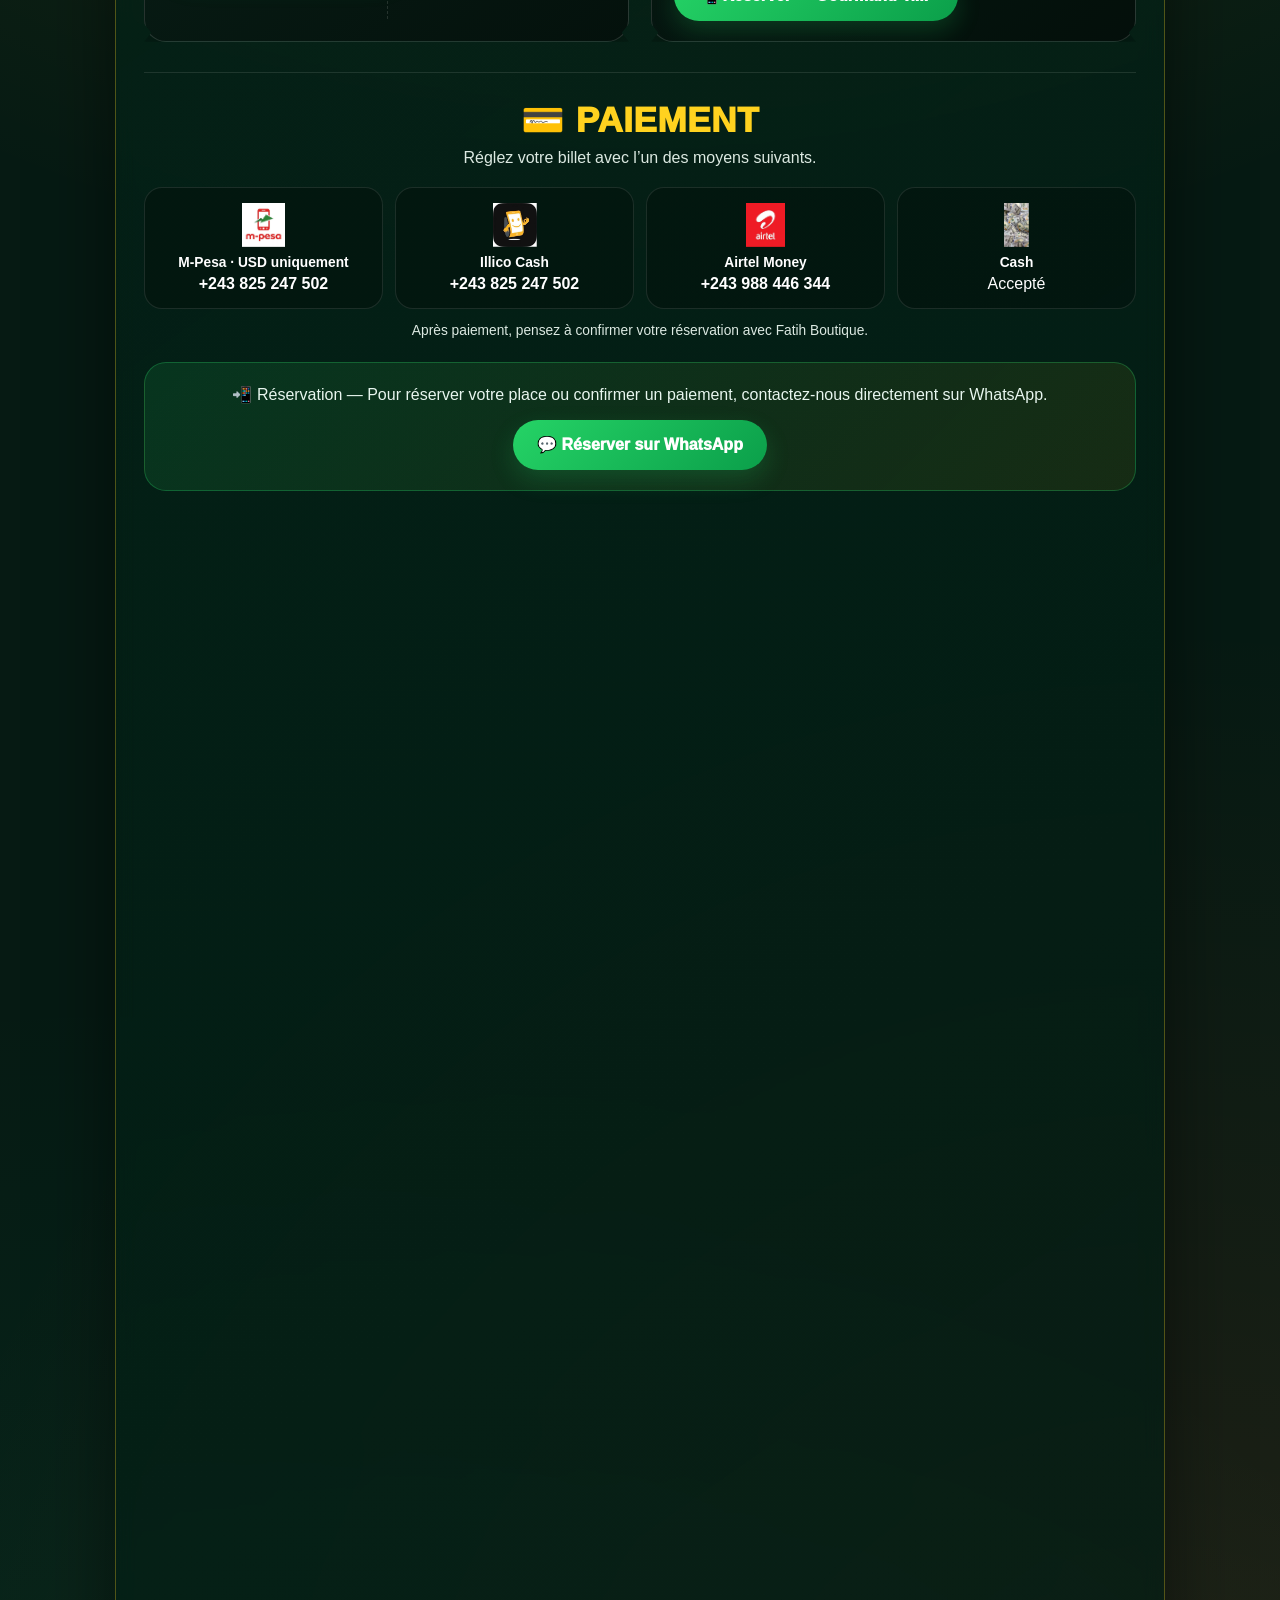
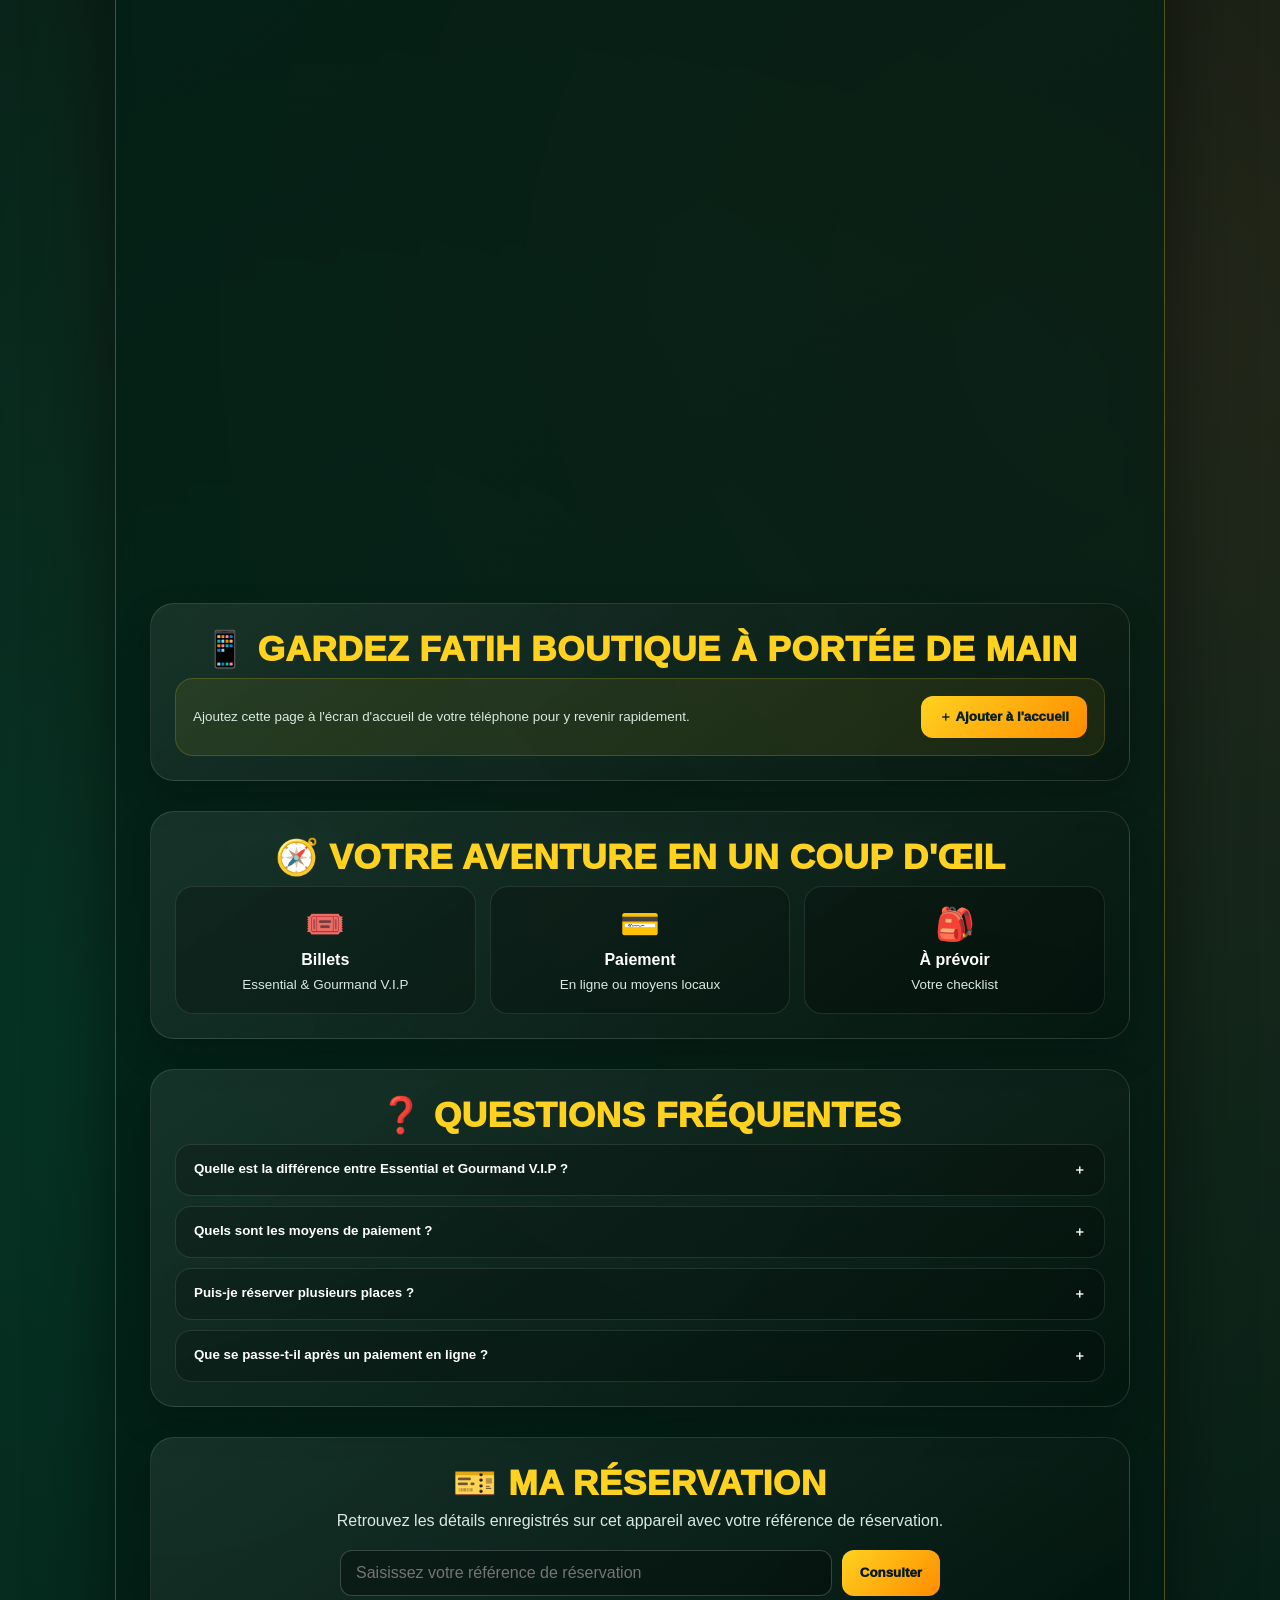
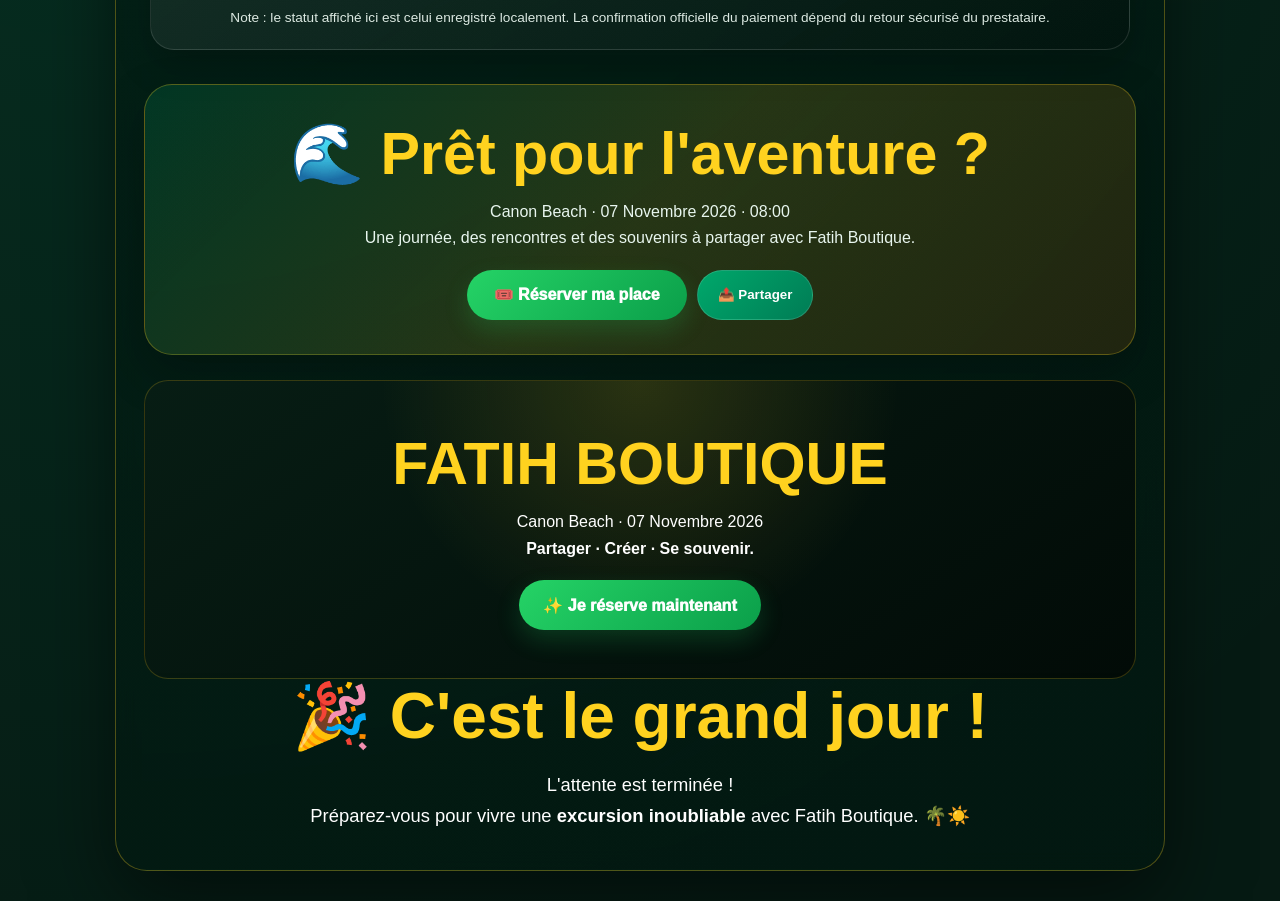
==== commit 8ad85225: "Integrate Google Analytics into index.html Added Google Analytics tracking code to index.html." ====
--- a/index.html
+++ b/index.html
@@ -16,7 +16,22 @@
 
   <title>Excursion Fatih Boutique | 07 Novembre 2026</title>
 
-
+  /* =====================================================
+  Google Analytics
+===================================================== */
+
+<!-- Google Analytics 4 -->
+<script async src="https://www.googletagmanager.com/gtag/js?id=G-8GF9Y65W6X"></script>
+<script>
+  window.dataLayer = window.dataLayer || [];
+  function gtag(){dataLayer.push(arguments);}
+  gtag('js', new Date());
+
+  gtag('config', 'G-8GF9Y65W6X');
+</script>
+    /* =====================================================
+  Fin Google Analytics
+===================================================== */
   <style>
 @import url('https://fonts.googleapis.com/css2?family=Caveat:wght@400;500;600;700&display=swap');
 *{margin:0;padding:0;box-sizing:border-box}
